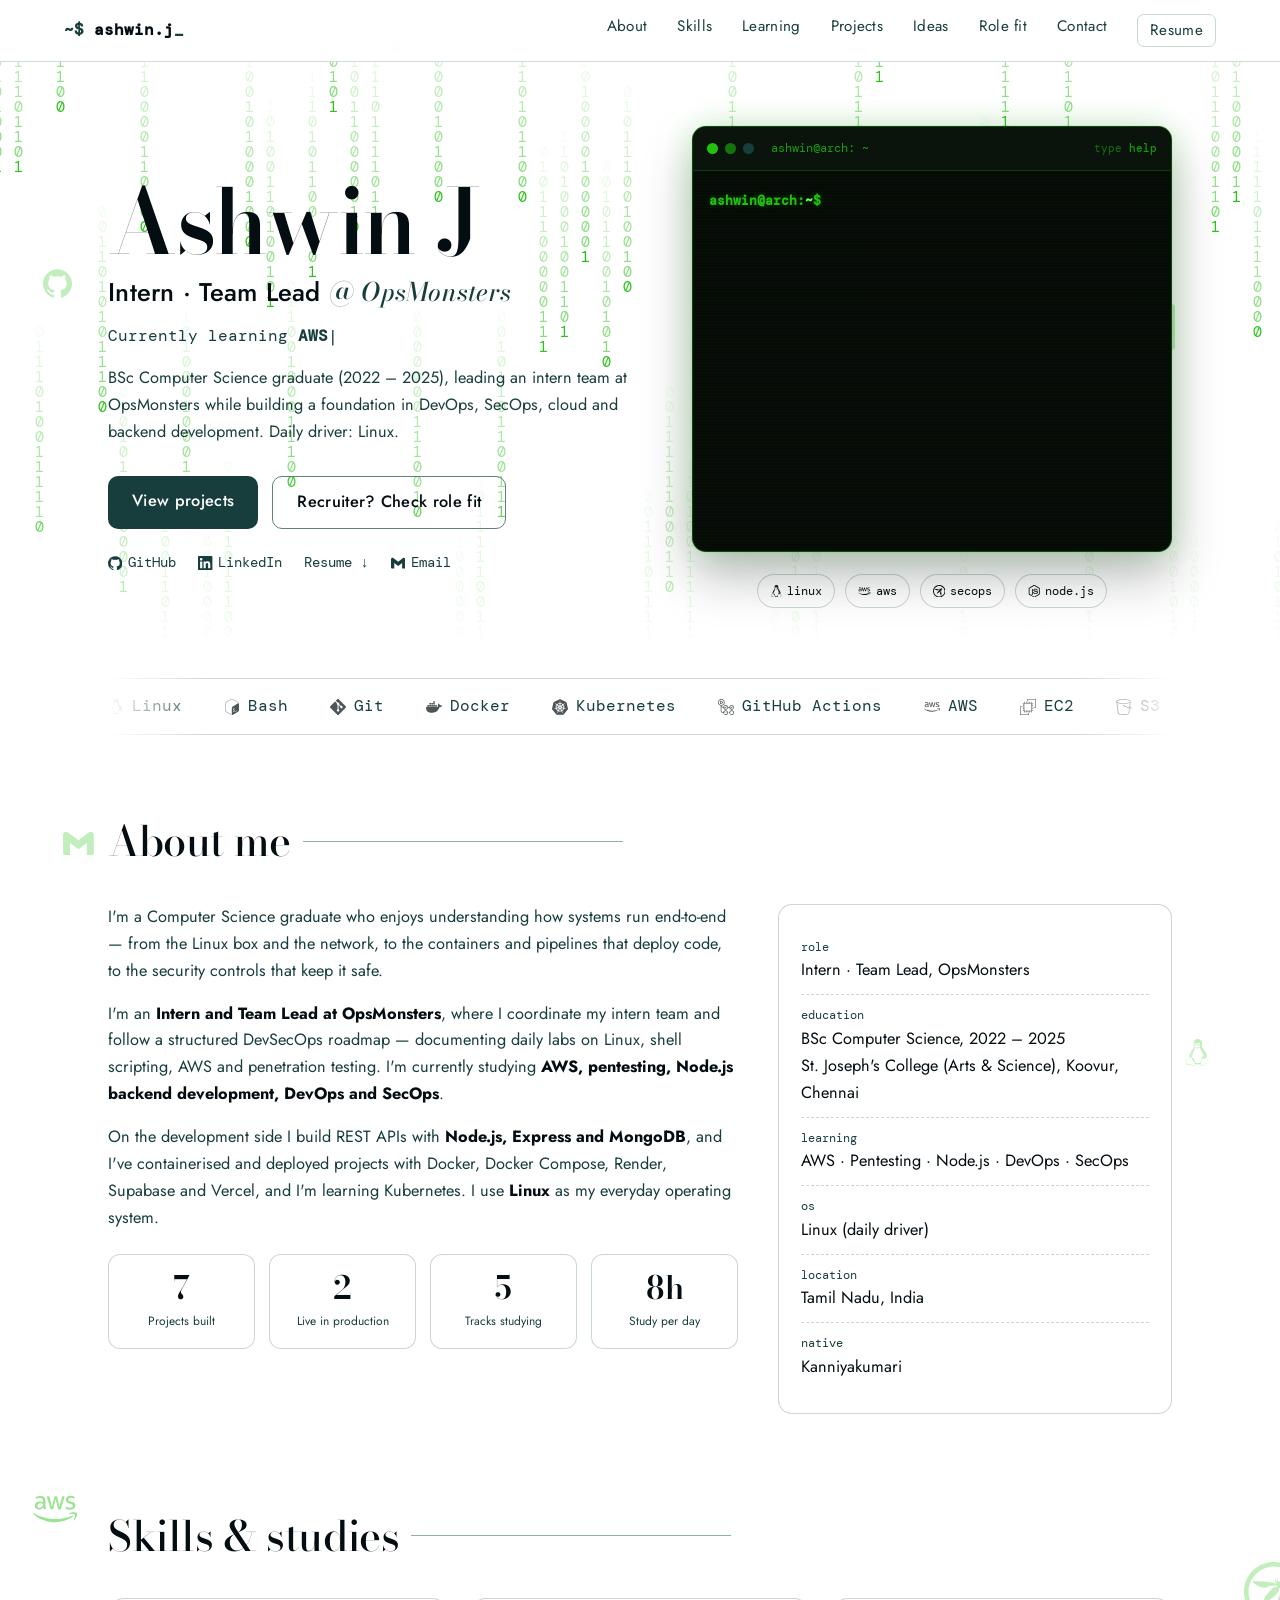
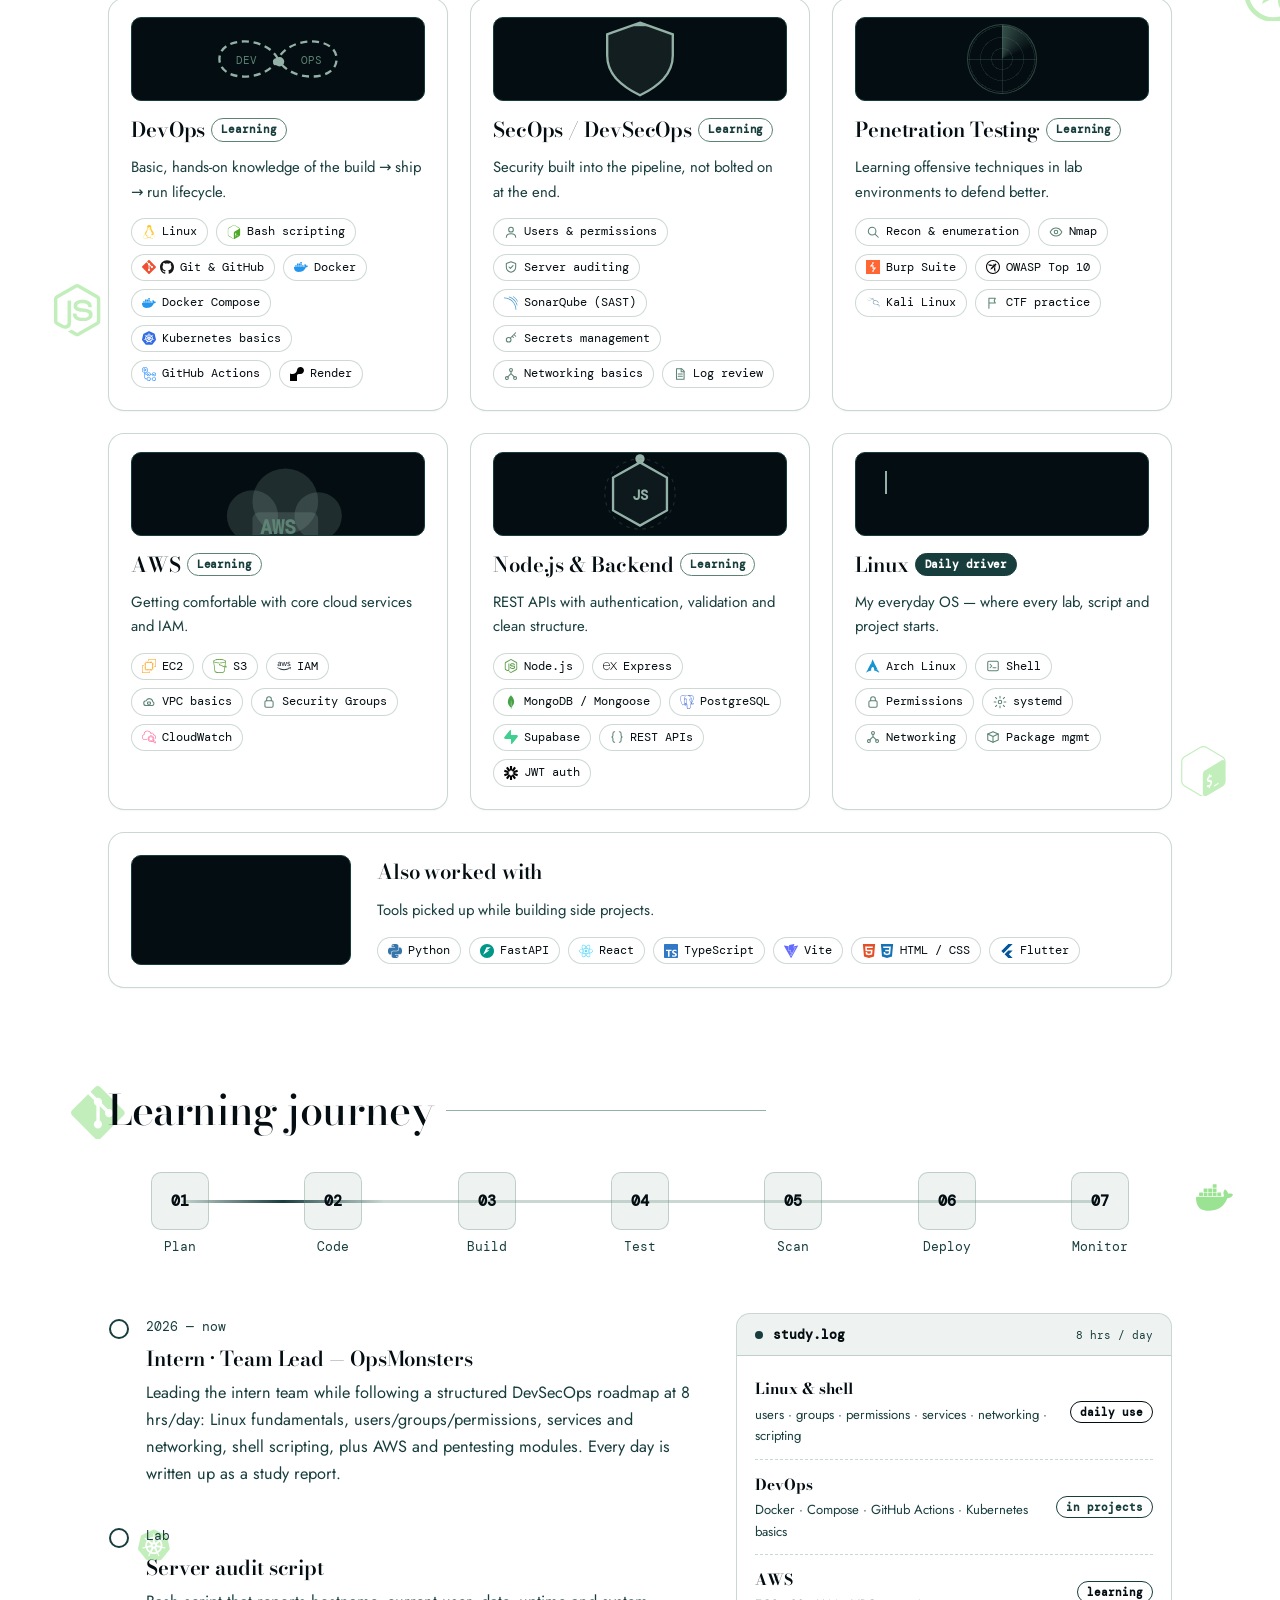
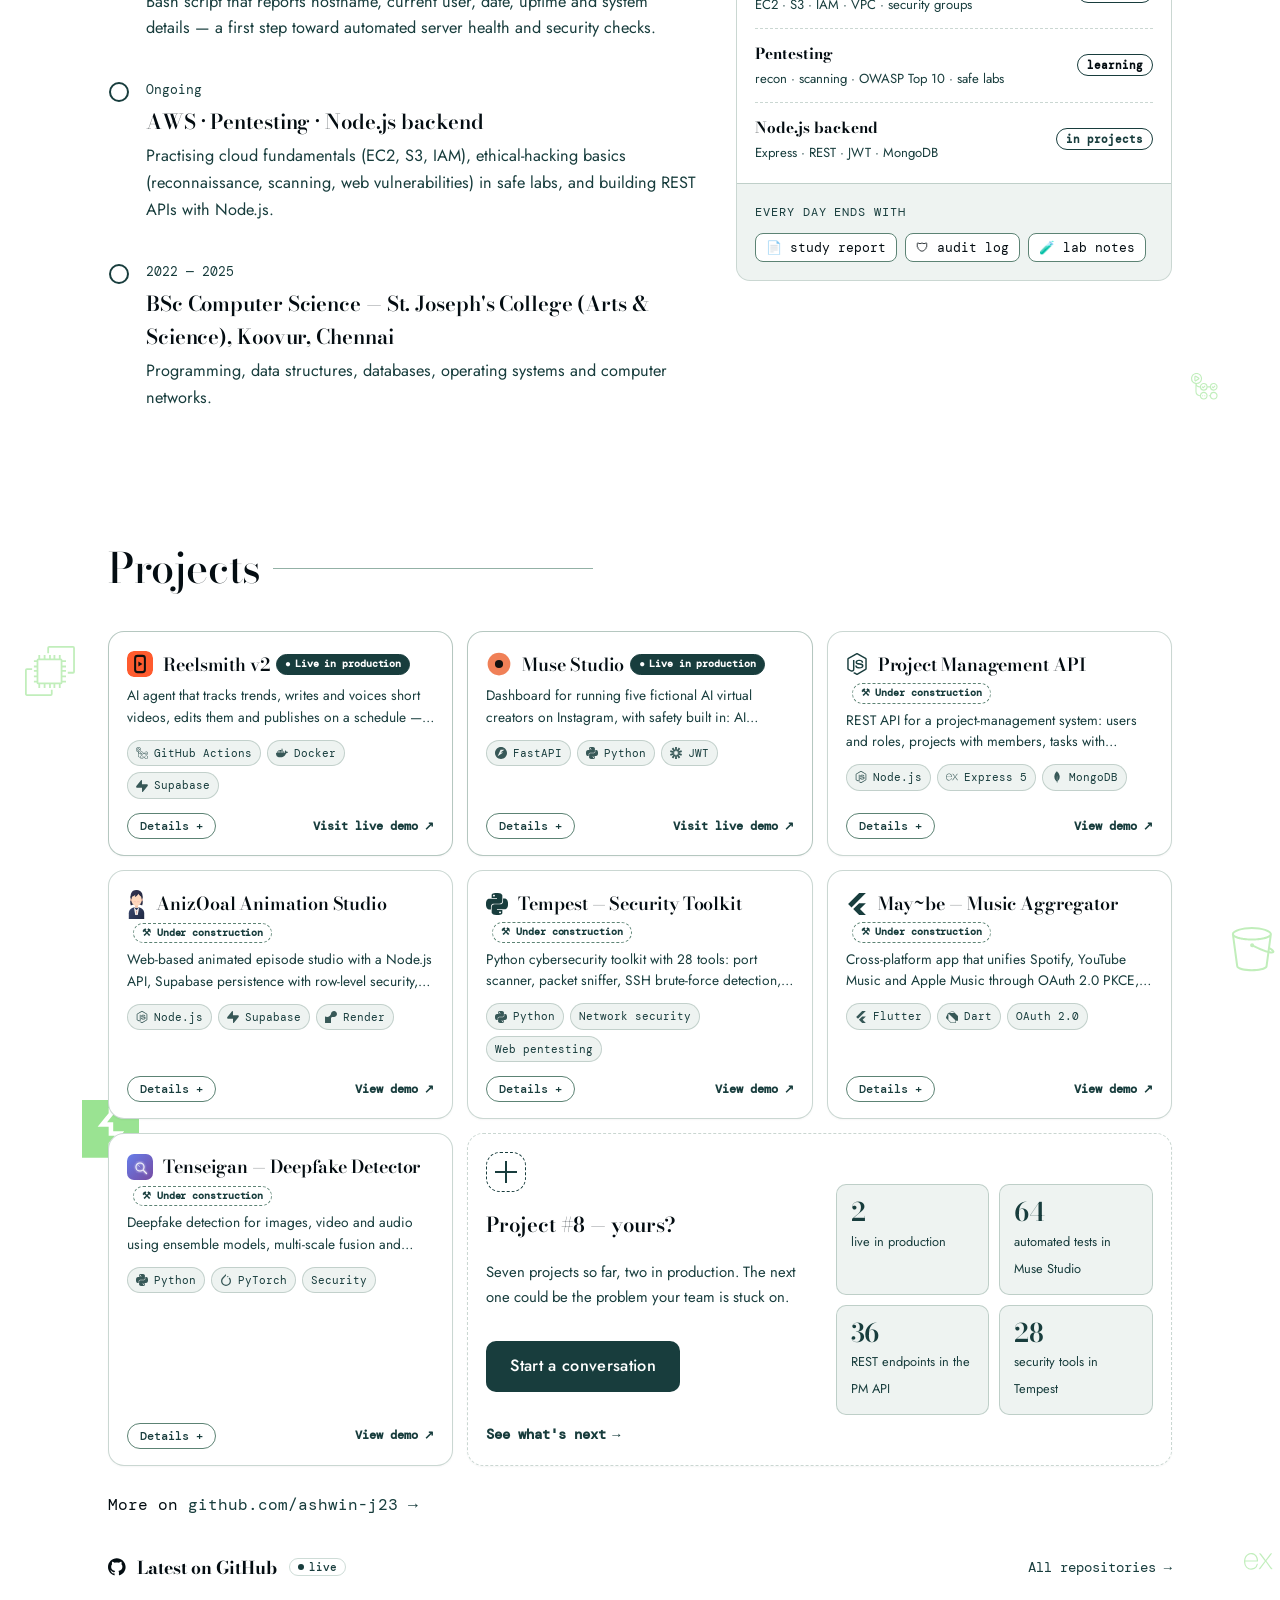
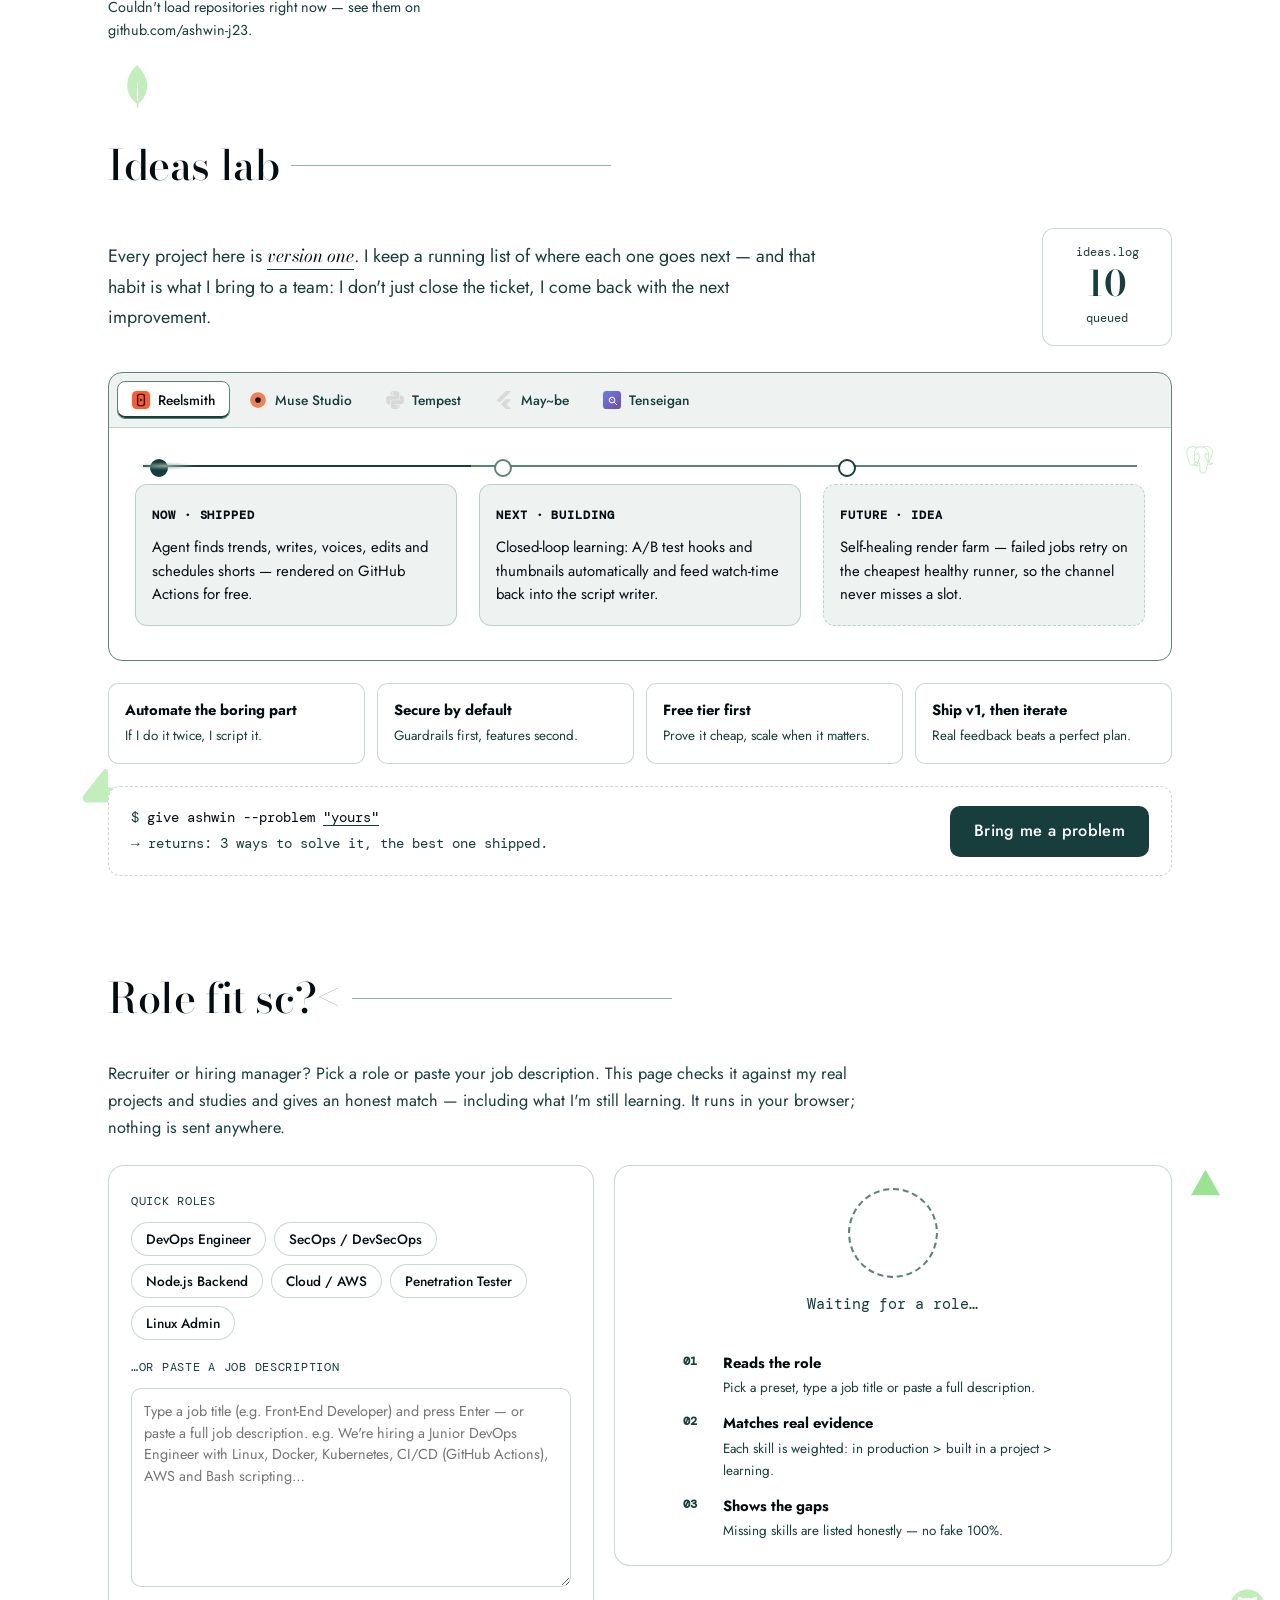
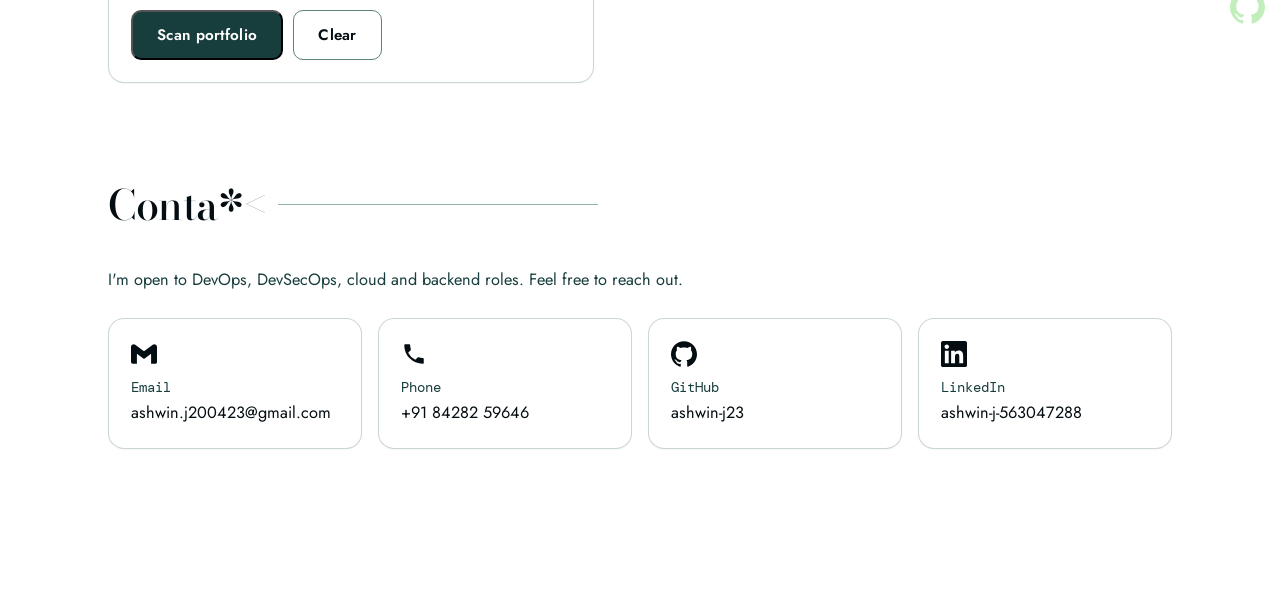
==== index.html @ 50625e96 "Skills: official logos in brand colours on every tag" ====
<!doctype html>
<html lang="en">
<head>
  <meta charset="utf-8" />
  <meta name="viewport" content="width=device-width, initial-scale=1" />
  <title>Ashwin J — DevOps · SecOps · Backend</title>
  <meta name="description" content="Ashwin J — Intern & Team Lead at OpsMonsters. Learning DevOps, SecOps, penetration testing, AWS and Node.js backend." />
  <meta name="theme-color" content="#ffffff" />
  <meta name="author" content="Ashwin J" />
  <link rel="icon" href="assets/favicon.svg" type="image/svg+xml" />
  <link rel="canonical" href="https://ashwinportfolio-iota.vercel.app/" />
  <meta property="og:url" content="https://ashwinportfolio-iota.vercel.app/" />
  <meta property="og:type" content="profile" />
  <meta property="og:title" content="Ashwin J — DevOps · SecOps · Backend" />
  <meta property="og:description" content="Intern & Team Lead at OpsMonsters. Projects live in production, plus an honest role-fit scanner for recruiters." />
  <meta name="twitter:card" content="summary" />
  <script type="application/ld+json">
  {
    "@context": "https://schema.org",
    "@type": "Person",
    "name": "Ashwin J",
    "url": "https://ashwinportfolio-iota.vercel.app/",
    "jobTitle": "Intern · Team Lead",
    "homeLocation": { "@type": "Place", "name": "Kanniyakumari, Tamil Nadu, India" },
    "worksFor": { "@type": "Organization", "name": "OpsMonsters" },
    "alumniOf": { "@type": "CollegeOrUniversity", "name": "St. Joseph's College (Arts & Science), Koovur, Chennai" },
    "email": "mailto:ashwin.j200423@gmail.com",
    "knowsAbout": ["DevOps", "SecOps", "Linux", "Docker", "Kubernetes", "AWS", "Penetration testing", "Node.js"],
    "sameAs": ["https://github.com/ashwin-j23", "https://www.linkedin.com/in/ashwin-j-563047288/"]
  }
  </script>
  <link rel="preconnect" href="https://fonts.googleapis.com" />
  <link rel="preconnect" href="https://fonts.gstatic.com" crossorigin />
  <link href="https://fonts.googleapis.com/css2?family=Bodoni+Moda:ital,opsz,wght@0,6..96,400..800;1,6..96,400..800&amp;family=Jost:wght@300..700&amp;family=DM+Mono:wght@400;500&amp;display=swap" rel="stylesheet" />
  <script src="intro-gate.js"></script>
  <link rel="stylesheet" href="style.css?v=20261109e" />
</head>
<body>
  <div class="intro" id="intro" role="dialog" aria-modal="true" aria-label="Opening — identity scan">
    <div class="intro-stage">
      <div class="intro-frame">
        <i class="br tl"></i><i class="br tr"></i><i class="br bl"></i><i class="br br2"></i>
        <svg class="intro-face" id="intro-face" viewBox="0 0 200 240" aria-hidden="true"></svg>
        <div class="intro-beam"></div>
      </div>
      <div class="intro-panel">
        <p class="intro-kicker">ashwin.j · secure access</p>
        <ol class="intro-log" id="intro-log"></ol>
        <div class="intro-bar"><i id="intro-bar"></i></div>
        <p class="intro-pct"><span id="intro-pct">0</span>% · <span id="intro-state">scanning</span></p>
        <h2 class="intro-granted" id="intro-granted">Access granted</h2>
        <p class="intro-welcome">Welcome to Ashwin J's portfolio</p>
      </div>
    </div>
    <button type="button" class="intro-skip" id="intro-skip">Skip intro ›</button>
  </div>

  <a class="skip-link" href="#about">Skip to content</a>
  <!-- animated network background (DevOps / networking) -->
  <div class="side-log left" id="log-l" aria-hidden="true"></div>
  <div class="side-log right" id="log-r" aria-hidden="true"></div>
  <div class="cursor-glow" aria-hidden="true"></div>
  <div class="progress" aria-hidden="true"></div>

  <header class="nav">
    <a href="#top" class="logo"><span class="prompt">~$</span> ashwin.j<span class="blink">_</span></a>
    <button class="menu-btn" aria-label="Toggle menu" aria-expanded="false"><span></span><span></span><span></span></button>
    <nav>
      <a href="#about">About</a>
      <a href="#skills">Skills</a>
      <a href="#learning">Learning</a>
      <a href="#projects">Projects</a>
      <a href="#ideas">Ideas</a>
      <a href="#rolefit">Role fit</a>
      <a href="#contact">Contact</a>
      <a href="resume.html" class="nav-resume">Resume</a>
    </nav>
  </header>

  <main id="top">
    <!-- HERO -->
    <section class="hero">
      <canvas class="hero-rain" id="rain" aria-hidden="true"></canvas>
      <div class="hero-text">
        <h1>Ashwin J</h1>
        <h2 class="role">Intern · Team Lead <span class="at">@ OpsMonsters</span></h2>
        <p class="rotator-line">Currently learning <span class="rotator" id="rotator">DevOps</span><span class="caret">|</span></p>
        <p class="lead">
          BSc Computer Science graduate (2022 – 2025), leading an intern team at OpsMonsters while
          building a foundation in DevOps, SecOps, cloud and backend development. Daily driver: Linux.
        </p>
        <div class="cta">
          <a class="btn primary magnetic" href="#projects">View projects</a>
          <a class="btn ghost magnetic" href="#rolefit">Recruiter? Check role fit</a>
        </div>
        <div class="socials">
          <a href="https://github.com/ashwin-j23" target="_blank" rel="noopener"><svg class="si" viewBox="0 0 24 24" aria-hidden="true" focusable="false"><title>GitHub</title><path d="M12 .297c-6.63 0-12 5.373-12 12 0 5.303 3.438 9.8 8.205 11.385.6.113.82-.258.82-.577 0-.285-.01-1.04-.015-2.04-3.338.724-4.042-1.61-4.042-1.61C4.422 18.07 3.633 17.7 3.633 17.7c-1.087-.744.084-.729.084-.729 1.205.084 1.838 1.236 1.838 1.236 1.07 1.835 2.809 1.305 3.495.998.108-.776.417-1.305.76-1.605-2.665-.3-5.466-1.332-5.466-5.93 0-1.31.465-2.38 1.235-3.22-.135-.303-.54-1.523.105-3.176 0 0 1.005-.322 3.3 1.23.96-.267 1.98-.399 3-.405 1.02.006 2.04.138 3 .405 2.28-1.552 3.285-1.23 3.285-1.23.645 1.653.24 2.873.12 3.176.765.84 1.23 1.91 1.23 3.22 0 4.61-2.805 5.625-5.475 5.92.42.36.81 1.096.81 2.22 0 1.606-.015 2.896-.015 3.286 0 .315.21.69.825.57C20.565 22.092 24 17.592 24 12.297c0-6.627-5.373-12-12-12"/></svg>GitHub</a>
          <a href="https://www.linkedin.com/in/ashwin-j-563047288/" target="_blank" rel="noopener"><svg class="si" viewBox="0 0 24 24" aria-hidden="true" focusable="false"><title>LinkedIn</title><path d="M20.447 20.452h-3.554v-5.569c0-1.328-.027-3.037-1.852-3.037-1.853 0-2.136 1.445-2.136 2.939v5.667H9.351V9h3.414v1.561h.046c.477-.9 1.637-1.85 3.37-1.85 3.601 0 4.267 2.37 4.267 5.455v6.286zM5.337 7.433c-1.144 0-2.063-.926-2.063-2.065 0-1.138.92-2.063 2.063-2.063 1.14 0 2.064.925 2.064 2.063 0 1.139-.925 2.065-2.064 2.065zm1.782 13.019H3.555V9h3.564v11.452zM22.225 0H1.771C.792 0 0 .774 0 1.729v20.542C0 23.227.792 24 1.771 24h20.451C23.2 24 24 23.227 24 22.271V1.729C24 .774 23.2 0 22.222 0h.003z"/></svg>LinkedIn</a>
          <a href="resume.html">Resume ↓</a>
          <a href="mailto:ashwin.j200423@gmail.com"><svg class="si" viewBox="0 0 24 24" aria-hidden="true" focusable="false"><title>Gmail</title><path d="M24 5.457v13.909c0 .904-.732 1.636-1.636 1.636h-3.819V11.73L12 16.64l-6.545-4.91v9.273H1.636A1.636 1.636 0 0 1 0 19.366V5.457c0-2.023 2.309-3.178 3.927-1.964L5.455 4.64 12 9.548l6.545-4.91 1.528-1.145C21.69 2.28 24 3.434 24 5.457z"/></svg>Email</a>
        </div>
      </div>

      <div class="hero-visual">
        <div class="terminal" id="terminal">
          <div class="term-bar"><span></span><span></span><span></span><em>ashwin@arch: ~</em><small class="term-hint">type <b>help</b></small></div>
          <div class="term-body" id="term" role="log" aria-live="polite" aria-label="Interactive terminal — type help to see commands">
            <div id="term-out"></div>
            <label class="term-line" for="term-input"><span class="ps1"><b>ashwin@arch</b>:<i>~</i>$</span>
              <input id="term-input" type="text" autocomplete="off" autocapitalize="off" autocorrect="off" spellcheck="false" enterkeyhint="go" aria-label="Type a terminal command, for example help" /></label>
          </div>
        </div>
        <div class="chip-row" aria-label="Tools I use">
          <div class="float-chip c1"><svg class="si" viewBox="0 0 24 24" aria-hidden="true" focusable="false"><title>Linux</title><path d="M12.504 0c-.155 0-.315.008-.48.021-4.226.333-3.105 4.807-3.17 6.298-.076 1.092-.3 1.953-1.05 3.02-.885 1.051-2.127 2.75-2.716 4.521-.278.832-.41 1.684-.287 2.489a.424.424 0 00-.11.135c-.26.268-.45.6-.663.839-.199.199-.485.267-.797.4-.313.136-.658.269-.864.68-.09.189-.136.394-.132.602 0 .199.027.4.055.536.058.399.116.728.04.97-.249.68-.28 1.145-.106 1.484.174.334.535.47.94.601.81.2 1.91.135 2.774.6.926.466 1.866.67 2.616.47.526-.116.97-.464 1.208-.946.587-.003 1.23-.269 2.26-.334.699-.058 1.574.267 2.577.2.025.134.063.198.114.333l.003.003c.391.778 1.113 1.132 1.884 1.071.771-.06 1.592-.536 2.257-1.306.631-.765 1.683-1.084 2.378-1.503.348-.199.629-.469.649-.853.023-.4-.2-.811-.714-1.376v-.097l-.003-.003c-.17-.2-.25-.535-.338-.926-.085-.401-.182-.786-.492-1.046h-.003c-.059-.054-.123-.067-.188-.135a.357.357 0 00-.19-.064c.431-1.278.264-2.55-.173-3.694-.533-1.41-1.465-2.638-2.175-3.483-.796-1.005-1.576-1.957-1.56-3.368.026-2.152.236-6.133-3.544-6.139zm.529 3.405h.013c.213 0 .396.062.584.198.19.135.33.332.438.533.105.259.158.459.166.724 0-.02.006-.04.006-.06v.105a.086.086 0 01-.004-.021l-.004-.024a1.807 1.807 0 01-.15.706.953.953 0 01-.213.335.71.71 0 00-.088-.042c-.104-.045-.198-.064-.284-.133a1.312 1.312 0 00-.22-.066c.05-.06.146-.133.183-.198.053-.128.082-.264.088-.402v-.02a1.21 1.21 0 00-.061-.4c-.045-.134-.101-.2-.183-.333-.084-.066-.167-.132-.267-.132h-.016c-.093 0-.176.03-.262.132a.8.8 0 00-.205.334 1.18 1.18 0 00-.09.4v.019c.002.089.008.179.02.267-.193-.067-.438-.135-.607-.202a1.635 1.635 0 01-.018-.2v-.02a1.772 1.772 0 01.15-.768c.082-.22.232-.406.43-.533a.985.985 0 01.594-.2zm-2.962.059h.036c.142 0 .27.048.399.135.146.129.264.288.344.465.09.199.14.4.153.667v.004c.007.134.006.2-.002.266v.08c-.03.007-.056.018-.083.024-.152.055-.274.135-.393.2.012-.09.013-.18.003-.267v-.015c-.012-.133-.04-.2-.082-.333a.613.613 0 00-.166-.267.248.248 0 00-.183-.064h-.021c-.071.006-.13.04-.186.132a.552.552 0 00-.12.27.944.944 0 00-.023.33v.015c.012.135.037.2.08.334.046.134.098.2.166.268.01.009.02.018.034.024-.07.057-.117.07-.176.136a.304.304 0 01-.131.068 2.62 2.62 0 01-.275-.402 1.772 1.772 0 01-.155-.667 1.759 1.759 0 01.08-.668 1.43 1.43 0 01.283-.535c.128-.133.26-.2.418-.2zm1.37 1.706c.332 0 .733.065 1.216.399.293.2.523.269 1.052.468h.003c.255.136.405.266.478.399v-.131a.571.571 0 01.016.47c-.123.31-.516.643-1.063.842v.002c-.268.135-.501.333-.775.465-.276.135-.588.292-1.012.267a1.139 1.139 0 01-.448-.067 3.566 3.566 0 01-.322-.198c-.195-.135-.363-.332-.612-.465v-.005h-.005c-.4-.246-.616-.512-.686-.71-.07-.268-.005-.47.193-.6.224-.135.38-.271.483-.336.104-.074.143-.102.176-.131h.002v-.003c.169-.202.436-.47.839-.601.139-.036.294-.065.466-.065zm2.8 2.142c.358 1.417 1.196 3.475 1.735 4.473.286.534.855 1.659 1.102 3.024.156-.005.33.018.513.064.646-1.671-.546-3.467-1.089-3.966-.22-.2-.232-.335-.123-.335.59.534 1.365 1.572 1.646 2.757.13.535.16 1.104.021 1.67.067.028.135.06.205.067 1.032.534 1.413.938 1.23 1.537v-.043c-.06-.003-.12 0-.18 0h-.016c.151-.467-.182-.825-1.065-1.224-.915-.4-1.646-.336-1.77.465-.008.043-.013.066-.018.135-.068.023-.139.053-.209.064-.43.268-.662.669-.793 1.187-.13.533-.17 1.156-.205 1.869v.003c-.02.334-.17.838-.319 1.35-1.5 1.072-3.58 1.538-5.348.334a2.645 2.645 0 00-.402-.533 1.45 1.45 0 00-.275-.333c.182 0 .338-.03.465-.067a.615.615 0 00.314-.334c.108-.267 0-.697-.345-1.163-.345-.467-.931-.995-1.788-1.521-.63-.4-.986-.87-1.15-1.396-.165-.534-.143-1.085-.015-1.645.245-1.07.873-2.11 1.274-2.763.107-.065.037.135-.408.974-.396.751-1.14 2.497-.122 3.854a8.123 8.123 0 01.647-2.876c.564-1.278 1.743-3.504 1.836-5.268.048.036.217.135.289.202.218.133.38.333.59.465.21.201.477.335.876.335.039.003.075.006.11.006.412 0 .73-.134.997-.268.29-.134.52-.334.74-.4h.005c.467-.135.835-.402 1.044-.7zm2.185 8.958c.037.6.343 1.245.882 1.377.588.134 1.434-.333 1.791-.765l.211-.01c.315-.007.577.01.847.268l.003.003c.208.199.305.53.391.876.085.4.154.78.409 1.066.486.527.645.906.636 1.14l.003-.007v.018l-.003-.012c-.015.262-.185.396-.498.595-.63.401-1.746.712-2.457 1.57-.618.737-1.37 1.14-2.036 1.191-.664.053-1.237-.2-1.574-.898l-.005-.003c-.21-.4-.12-1.025.056-1.69.176-.668.428-1.344.463-1.897.037-.714.076-1.335.195-1.814.12-.465.308-.797.641-.984l.045-.022zm-10.814.049h.01c.053 0 .105.005.157.014.376.055.706.333 1.023.752l.91 1.664.003.003c.243.533.754 1.064 1.189 1.637.434.598.77 1.131.729 1.57v.006c-.057.744-.48 1.148-1.125 1.294-.645.135-1.52.002-2.395-.464-.968-.536-2.118-.469-2.857-.602-.369-.066-.61-.2-.723-.4-.11-.2-.113-.602.123-1.23v-.004l.002-.003c.117-.334.03-.752-.027-1.118-.055-.401-.083-.71.043-.94.16-.334.396-.4.69-.533.294-.135.64-.202.915-.47h.002v-.002c.256-.268.445-.601.668-.838.19-.201.38-.336.663-.336zm7.159-9.074c-.435.201-.945.535-1.488.535-.542 0-.97-.267-1.28-.466-.154-.134-.28-.268-.373-.335-.164-.134-.144-.333-.074-.333.109.016.129.134.199.2.096.066.215.2.36.333.292.2.68.467 1.167.467.485 0 1.053-.267 1.398-.466.195-.135.445-.334.648-.467.156-.136.149-.267.279-.267.128.016.034.134-.147.332a8.097 8.097 0 01-.69.468zm-1.082-1.583V5.64c-.006-.02.013-.042.029-.05.074-.043.18-.027.26.004.063 0 .16.067.15.135-.006.049-.085.066-.135.066-.055 0-.092-.043-.141-.068-.052-.018-.146-.008-.163-.065zm-.551 0c-.02.058-.113.049-.166.066-.047.025-.086.068-.14.068-.05 0-.13-.02-.136-.068-.01-.066.088-.133.15-.133.08-.031.184-.047.259-.005.019.009.036.03.03.05v.02h.003z"/></svg>linux</div>
          <div class="float-chip c2"><svg class="si" viewBox="0 0 24 24" aria-hidden="true" focusable="false"><title>Amazon Web Services</title><path d="M6.763 10.036c0 .296.032.535.088.71.064.176.144.368.256.576.04.063.056.127.056.183 0 .08-.048.16-.152.24l-.503.335a.383.383 0 0 1-.208.072c-.08 0-.16-.04-.239-.112a2.47 2.47 0 0 1-.287-.375 6.18 6.18 0 0 1-.248-.471c-.622.734-1.405 1.101-2.347 1.101-.67 0-1.205-.191-1.596-.574-.391-.384-.59-.894-.59-1.533 0-.678.239-1.23.726-1.644.487-.415 1.133-.623 1.955-.623.272 0 .551.024.846.064.296.04.6.104.918.176v-.583c0-.607-.127-1.03-.375-1.277-.255-.248-.686-.367-1.3-.367-.28 0-.568.031-.863.103-.295.072-.583.16-.862.272a2.287 2.287 0 0 1-.28.104.488.488 0 0 1-.127.023c-.112 0-.168-.08-.168-.247v-.391c0-.128.016-.224.056-.28a.597.597 0 0 1 .224-.167c.279-.144.614-.264 1.005-.36a4.84 4.84 0 0 1 1.246-.151c.95 0 1.644.216 2.091.647.439.43.662 1.085.662 1.963v2.586zm-3.24 1.214c.263 0 .534-.048.822-.144.287-.096.543-.271.758-.51.128-.152.224-.32.272-.512.047-.191.08-.423.08-.694v-.335a6.66 6.66 0 0 0-.735-.136 6.02 6.02 0 0 0-.75-.048c-.535 0-.926.104-1.19.32-.263.215-.39.518-.39.917 0 .375.095.655.295.846.191.2.47.296.838.296zm6.41.862c-.144 0-.24-.024-.304-.08-.064-.048-.12-.16-.168-.311L7.586 5.55a1.398 1.398 0 0 1-.072-.32c0-.128.064-.2.191-.2h.783c.151 0 .255.025.31.08.065.048.113.16.16.312l1.342 5.284 1.245-5.284c.04-.16.088-.264.151-.312a.549.549 0 0 1 .32-.08h.638c.152 0 .256.025.32.08.063.048.12.16.151.312l1.261 5.348 1.381-5.348c.048-.16.104-.264.16-.312a.52.52 0 0 1 .311-.08h.743c.127 0 .2.065.2.2 0 .04-.009.08-.017.128a1.137 1.137 0 0 1-.056.2l-1.923 6.17c-.048.16-.104.263-.168.311a.51.51 0 0 1-.303.08h-.687c-.151 0-.255-.024-.32-.08-.063-.056-.119-.16-.15-.32l-1.238-5.148-1.23 5.14c-.04.16-.087.264-.15.32-.065.056-.177.08-.32.08zm10.256.215c-.415 0-.83-.048-1.229-.143-.399-.096-.71-.2-.918-.32-.128-.071-.215-.151-.247-.223a.563.563 0 0 1-.048-.224v-.407c0-.167.064-.247.183-.247.048 0 .096.008.144.024.048.016.12.048.2.08.271.12.566.215.878.279.319.064.63.096.95.096.502 0 .894-.088 1.165-.264a.86.86 0 0 0 .415-.758.777.777 0 0 0-.215-.559c-.144-.151-.416-.287-.807-.415l-1.157-.36c-.583-.183-1.014-.454-1.277-.813a1.902 1.902 0 0 1-.4-1.158c0-.335.073-.63.216-.886.144-.255.335-.479.575-.654.24-.184.51-.32.83-.415.32-.096.655-.136 1.006-.136.175 0 .359.008.535.032.183.024.35.056.518.088.16.04.312.08.455.127.144.048.256.096.336.144a.69.69 0 0 1 .24.2.43.43 0 0 1 .071.263v.375c0 .168-.064.256-.184.256a.83.83 0 0 1-.303-.096 3.652 3.652 0 0 0-1.532-.311c-.455 0-.815.071-1.062.223-.248.152-.375.383-.375.71 0 .224.08.416.24.567.159.152.454.304.877.44l1.134.358c.574.184.99.44 1.237.767.247.327.367.702.367 1.117 0 .343-.072.655-.207.926-.144.272-.336.511-.583.703-.248.2-.543.343-.886.447-.36.111-.734.167-1.142.167zM21.698 16.207c-2.626 1.94-6.442 2.969-9.722 2.969-4.598 0-8.74-1.7-11.87-4.526-.247-.223-.024-.527.272-.351 3.384 1.963 7.559 3.153 11.877 3.153 2.914 0 6.114-.607 9.06-1.852.439-.2.814.287.383.607zM22.792 14.961c-.336-.43-2.22-.207-3.074-.103-.255.032-.295-.192-.063-.36 1.5-1.053 3.967-.75 4.254-.399.287.36-.08 2.826-1.485 4.007-.215.184-.423.088-.327-.151.32-.79 1.03-2.57.695-2.994z"/></svg>aws</div>
          <div class="float-chip c3"><svg class="si" viewBox="0 0 24 24" aria-hidden="true" focusable="false"><title>OWASP</title><path d="M15.897 20.503c-.384 0-1.782-2.489-1.97-3.198-.393-1.486-.308-2.114-.285-2.314.072-.613.667-.92.703-1.748.01-.256.14-1.535.243-2.534a1.723 1.723 0 0 1-.733-.343c.676.908-.32 1.995-1.767 3.443-1.536 1.536-4.945 2.961-4.945 2.961s1.425-3.41 2.961-4.945c1.13-1.129 2.04-1.983 2.816-1.983.22 0 .427.067.627.216a1.722 1.722 0 0 1-.343-.733c-.999.103-2.278.232-2.534.244-.829.036-1.135.63-1.747.702-.07.008-.194.024-.388.024-.36 0-.963-.054-1.926-.31-.772-.203-3.648-1.84-3.14-2.045.26-.105 1.087-.176 2.175-.176 1.047 0 2.337.066 3.596.23 1.57.205 3.01.463 3.992.656.016-.053.035-.104.058-.154l-1.004-.48s-.8-.92-.715-.984a.02.02 0 0 1 .012-.003c.126 0 .767.733.829.816l.605.202-.284-.249s-.388-1.438-.287-1.472h.004c.106 0 .459 1.25.489 1.34.07.06.303.152.596.32l-.308-.79s.14-1.305.243-1.305h.003c.105.021-.02 1.089-.047 1.221l.51.783a1.31 1.31 0 0 1 .463-.082c.184 0 .374.036.558.107-.236-.502-.218-1.025.095-1.338a.84.84 0 0 1 .353-.209.462.462 0 0 1 .457-.383c.127 0 .254.05.352.148a.497.497 0 0 1 .147.335c.151-.311.329-.73.317-.867-.03-.307-.386-.852-.39-.857a.076.076 0 0 1 .064-.119c.025 0 .05.012.064.035.016.023.381.582.414.927.018.198-.21.696-.333.95a2.227 2.227 0 0 1 .873.874c.245-.12.715-.334.927-.334l.024.001c.345.033.904.399.927.414a.076.076 0 0 1-.084.128c-.005-.004-.55-.36-.857-.39h-.015c-.15 0-.552.171-.852.317.12.004.242.053.335.147a.482.482 0 0 1 .012.681.459.459 0 0 1-.247.128.845.845 0 0 1-.21.354.924.924 0 0 1-.67.255c-.212 0-.441-.055-.667-.16.132.343.142.708.025 1.02l.783.51c.095-.019.666-.088.993-.088.13 0 .222.011.228.04.02.106-1.305.247-1.305.247l-.79-.308c.168.293.26.527.32.596.091.03 1.374.392 1.34.493-.004.012-.026.017-.063.017-.283 0-1.41-.304-1.41-.304l-.248-.284.202.605c.087.065.876.755.813.841-.004.005-.009.007-.016.007-.139 0-.967-.722-.967-.722l-.481-1.004a1.18 1.18 0 0 1-.154.058c.193.982.451 2.422.656 3.992.335 2.569.26 5.261.054 5.77-.016.041-.042.06-.076.06M12 24C5.373 24 0 18.627 0 12S5.373 0 12 0s12 5.373 12 12-5.373 12-12 12m0-22.153C6.393 1.847 1.847 6.393 1.847 12S6.393 22.153 12 22.153 22.153 17.607 22.153 12 17.607 1.847 12 1.847Z"/></svg>secops</div>
          <div class="float-chip c4"><svg class="si" viewBox="0 0 24 24" aria-hidden="true" focusable="false"><title>Node.js</title><path d="M11.998,24c-0.321,0-0.641-0.084-0.922-0.247l-2.936-1.737c-0.438-0.245-0.224-0.332-0.08-0.383 c0.585-0.203,0.703-0.25,1.328-0.604c0.065-0.037,0.151-0.023,0.218,0.017l2.256,1.339c0.082,0.045,0.197,0.045,0.272,0l8.795-5.076 c0.082-0.047,0.134-0.141,0.134-0.238V6.921c0-0.099-0.053-0.192-0.137-0.242l-8.791-5.072c-0.081-0.047-0.189-0.047-0.271,0 L3.075,6.68C2.99,6.729,2.936,6.825,2.936,6.921v10.15c0,0.097,0.054,0.189,0.139,0.235l2.409,1.392 c1.307,0.654,2.108-0.116,2.108-0.89V7.787c0-0.142,0.114-0.253,0.256-0.253h1.115c0.139,0,0.255,0.112,0.255,0.253v10.021 c0,1.745-0.95,2.745-2.604,2.745c-0.508,0-0.909,0-2.026-0.551L2.28,18.675c-0.57-0.329-0.922-0.945-0.922-1.604V6.921 c0-0.659,0.353-1.275,0.922-1.603l8.795-5.082c0.557-0.315,1.296-0.315,1.848,0l8.794,5.082c0.57,0.329,0.924,0.944,0.924,1.603 v10.15c0,0.659-0.354,1.273-0.924,1.604l-8.794,5.078C12.643,23.916,12.324,24,11.998,24z M19.099,13.993 c0-1.9-1.284-2.406-3.987-2.763c-2.731-0.361-3.009-0.548-3.009-1.187c0-0.528,0.235-1.233,2.258-1.233 c1.807,0,2.473,0.389,2.747,1.607c0.024,0.115,0.129,0.199,0.247,0.199h1.141c0.071,0,0.138-0.031,0.186-0.081 c0.048-0.054,0.074-0.123,0.067-0.196c-0.177-2.098-1.571-3.076-4.388-3.076c-2.508,0-4.004,1.058-4.004,2.833 c0,1.925,1.488,2.457,3.895,2.695c2.88,0.282,3.103,0.703,3.103,1.269c0,0.983-0.789,1.402-2.642,1.402 c-2.327,0-2.839-0.584-3.011-1.742c-0.02-0.124-0.126-0.215-0.253-0.215h-1.137c-0.141,0-0.254,0.112-0.254,0.253 c0,1.482,0.806,3.248,4.655,3.248C17.501,17.007,19.099,15.91,19.099,13.993z"/></svg>node.js</div>
        </div>
      </div>
    </section>

    <!-- TOOL MARQUEE -->
    <div class="marquee" aria-hidden="true">
      <div class="track">
        <span><svg class="si" viewBox="0 0 24 24" aria-hidden="true" focusable="false"><title>Linux</title><path d="M12.504 0c-.155 0-.315.008-.48.021-4.226.333-3.105 4.807-3.17 6.298-.076 1.092-.3 1.953-1.05 3.02-.885 1.051-2.127 2.75-2.716 4.521-.278.832-.41 1.684-.287 2.489a.424.424 0 00-.11.135c-.26.268-.45.6-.663.839-.199.199-.485.267-.797.4-.313.136-.658.269-.864.68-.09.189-.136.394-.132.602 0 .199.027.4.055.536.058.399.116.728.04.97-.249.68-.28 1.145-.106 1.484.174.334.535.47.94.601.81.2 1.91.135 2.774.6.926.466 1.866.67 2.616.47.526-.116.97-.464 1.208-.946.587-.003 1.23-.269 2.26-.334.699-.058 1.574.267 2.577.2.025.134.063.198.114.333l.003.003c.391.778 1.113 1.132 1.884 1.071.771-.06 1.592-.536 2.257-1.306.631-.765 1.683-1.084 2.378-1.503.348-.199.629-.469.649-.853.023-.4-.2-.811-.714-1.376v-.097l-.003-.003c-.17-.2-.25-.535-.338-.926-.085-.401-.182-.786-.492-1.046h-.003c-.059-.054-.123-.067-.188-.135a.357.357 0 00-.19-.064c.431-1.278.264-2.55-.173-3.694-.533-1.41-1.465-2.638-2.175-3.483-.796-1.005-1.576-1.957-1.56-3.368.026-2.152.236-6.133-3.544-6.139zm.529 3.405h.013c.213 0 .396.062.584.198.19.135.33.332.438.533.105.259.158.459.166.724 0-.02.006-.04.006-.06v.105a.086.086 0 01-.004-.021l-.004-.024a1.807 1.807 0 01-.15.706.953.953 0 01-.213.335.71.71 0 00-.088-.042c-.104-.045-.198-.064-.284-.133a1.312 1.312 0 00-.22-.066c.05-.06.146-.133.183-.198.053-.128.082-.264.088-.402v-.02a1.21 1.21 0 00-.061-.4c-.045-.134-.101-.2-.183-.333-.084-.066-.167-.132-.267-.132h-.016c-.093 0-.176.03-.262.132a.8.8 0 00-.205.334 1.18 1.18 0 00-.09.4v.019c.002.089.008.179.02.267-.193-.067-.438-.135-.607-.202a1.635 1.635 0 01-.018-.2v-.02a1.772 1.772 0 01.15-.768c.082-.22.232-.406.43-.533a.985.985 0 01.594-.2zm-2.962.059h.036c.142 0 .27.048.399.135.146.129.264.288.344.465.09.199.14.4.153.667v.004c.007.134.006.2-.002.266v.08c-.03.007-.056.018-.083.024-.152.055-.274.135-.393.2.012-.09.013-.18.003-.267v-.015c-.012-.133-.04-.2-.082-.333a.613.613 0 00-.166-.267.248.248 0 00-.183-.064h-.021c-.071.006-.13.04-.186.132a.552.552 0 00-.12.27.944.944 0 00-.023.33v.015c.012.135.037.2.08.334.046.134.098.2.166.268.01.009.02.018.034.024-.07.057-.117.07-.176.136a.304.304 0 01-.131.068 2.62 2.62 0 01-.275-.402 1.772 1.772 0 01-.155-.667 1.759 1.759 0 01.08-.668 1.43 1.43 0 01.283-.535c.128-.133.26-.2.418-.2zm1.37 1.706c.332 0 .733.065 1.216.399.293.2.523.269 1.052.468h.003c.255.136.405.266.478.399v-.131a.571.571 0 01.016.47c-.123.31-.516.643-1.063.842v.002c-.268.135-.501.333-.775.465-.276.135-.588.292-1.012.267a1.139 1.139 0 01-.448-.067 3.566 3.566 0 01-.322-.198c-.195-.135-.363-.332-.612-.465v-.005h-.005c-.4-.246-.616-.512-.686-.71-.07-.268-.005-.47.193-.6.224-.135.38-.271.483-.336.104-.074.143-.102.176-.131h.002v-.003c.169-.202.436-.47.839-.601.139-.036.294-.065.466-.065zm2.8 2.142c.358 1.417 1.196 3.475 1.735 4.473.286.534.855 1.659 1.102 3.024.156-.005.33.018.513.064.646-1.671-.546-3.467-1.089-3.966-.22-.2-.232-.335-.123-.335.59.534 1.365 1.572 1.646 2.757.13.535.16 1.104.021 1.67.067.028.135.06.205.067 1.032.534 1.413.938 1.23 1.537v-.043c-.06-.003-.12 0-.18 0h-.016c.151-.467-.182-.825-1.065-1.224-.915-.4-1.646-.336-1.77.465-.008.043-.013.066-.018.135-.068.023-.139.053-.209.064-.43.268-.662.669-.793 1.187-.13.533-.17 1.156-.205 1.869v.003c-.02.334-.17.838-.319 1.35-1.5 1.072-3.58 1.538-5.348.334a2.645 2.645 0 00-.402-.533 1.45 1.45 0 00-.275-.333c.182 0 .338-.03.465-.067a.615.615 0 00.314-.334c.108-.267 0-.697-.345-1.163-.345-.467-.931-.995-1.788-1.521-.63-.4-.986-.87-1.15-1.396-.165-.534-.143-1.085-.015-1.645.245-1.07.873-2.11 1.274-2.763.107-.065.037.135-.408.974-.396.751-1.14 2.497-.122 3.854a8.123 8.123 0 01.647-2.876c.564-1.278 1.743-3.504 1.836-5.268.048.036.217.135.289.202.218.133.38.333.59.465.21.201.477.335.876.335.039.003.075.006.11.006.412 0 .73-.134.997-.268.29-.134.52-.334.74-.4h.005c.467-.135.835-.402 1.044-.7zm2.185 8.958c.037.6.343 1.245.882 1.377.588.134 1.434-.333 1.791-.765l.211-.01c.315-.007.577.01.847.268l.003.003c.208.199.305.53.391.876.085.4.154.78.409 1.066.486.527.645.906.636 1.14l.003-.007v.018l-.003-.012c-.015.262-.185.396-.498.595-.63.401-1.746.712-2.457 1.57-.618.737-1.37 1.14-2.036 1.191-.664.053-1.237-.2-1.574-.898l-.005-.003c-.21-.4-.12-1.025.056-1.69.176-.668.428-1.344.463-1.897.037-.714.076-1.335.195-1.814.12-.465.308-.797.641-.984l.045-.022zm-10.814.049h.01c.053 0 .105.005.157.014.376.055.706.333 1.023.752l.91 1.664.003.003c.243.533.754 1.064 1.189 1.637.434.598.77 1.131.729 1.57v.006c-.057.744-.48 1.148-1.125 1.294-.645.135-1.52.002-2.395-.464-.968-.536-2.118-.469-2.857-.602-.369-.066-.61-.2-.723-.4-.11-.2-.113-.602.123-1.23v-.004l.002-.003c.117-.334.03-.752-.027-1.118-.055-.401-.083-.71.043-.94.16-.334.396-.4.69-.533.294-.135.64-.202.915-.47h.002v-.002c.256-.268.445-.601.668-.838.19-.201.38-.336.663-.336zm7.159-9.074c-.435.201-.945.535-1.488.535-.542 0-.97-.267-1.28-.466-.154-.134-.28-.268-.373-.335-.164-.134-.144-.333-.074-.333.109.016.129.134.199.2.096.066.215.2.36.333.292.2.68.467 1.167.467.485 0 1.053-.267 1.398-.466.195-.135.445-.334.648-.467.156-.136.149-.267.279-.267.128.016.034.134-.147.332a8.097 8.097 0 01-.69.468zm-1.082-1.583V5.64c-.006-.02.013-.042.029-.05.074-.043.18-.027.26.004.063 0 .16.067.15.135-.006.049-.085.066-.135.066-.055 0-.092-.043-.141-.068-.052-.018-.146-.008-.163-.065zm-.551 0c-.02.058-.113.049-.166.066-.047.025-.086.068-.14.068-.05 0-.13-.02-.136-.068-.01-.066.088-.133.15-.133.08-.031.184-.047.259-.005.019.009.036.03.03.05v.02h.003z"/></svg>Linux</span><span><svg class="si" viewBox="0 0 24 24" aria-hidden="true" focusable="false"><title>GNU Bash</title><path d="M21.038,4.9l-7.577-4.498C13.009,0.134,12.505,0,12,0c-0.505,0-1.009,0.134-1.462,0.403L2.961,4.9 C2.057,5.437,1.5,6.429,1.5,7.503v8.995c0,1.073,0.557,2.066,1.462,2.603l7.577,4.497C10.991,23.866,11.495,24,12,24 c0.505,0,1.009-0.134,1.461-0.402l7.577-4.497c0.904-0.537,1.462-1.529,1.462-2.603V7.503C22.5,6.429,21.943,5.437,21.038,4.9z M15.17,18.946l0.013,0.646c0.001,0.078-0.05,0.167-0.111,0.198l-0.383,0.22c-0.061,0.031-0.111-0.007-0.112-0.085L14.57,19.29 c-0.328,0.136-0.66,0.169-0.872,0.084c-0.04-0.016-0.057-0.075-0.041-0.142l0.139-0.584c0.011-0.046,0.036-0.092,0.069-0.121 c0.012-0.011,0.024-0.02,0.036-0.026c0.022-0.011,0.043-0.014,0.062-0.006c0.229,0.077,0.521,0.041,0.802-0.101 c0.357-0.181,0.596-0.545,0.592-0.907c-0.003-0.328-0.181-0.465-0.613-0.468c-0.55,0.001-1.064-0.107-1.072-0.917 c-0.007-0.667,0.34-1.361,0.889-1.8l-0.007-0.652c-0.001-0.08,0.048-0.168,0.111-0.2l0.37-0.236 c0.061-0.031,0.111,0.007,0.112,0.087l0.006,0.653c0.273-0.109,0.511-0.138,0.726-0.088c0.047,0.012,0.067,0.076,0.048,0.151 l-0.144,0.578c-0.011,0.044-0.036,0.088-0.065,0.116c-0.012,0.012-0.025,0.021-0.038,0.028c-0.019,0.01-0.038,0.013-0.057,0.009 c-0.098-0.022-0.332-0.073-0.699,0.113c-0.385,0.195-0.52,0.53-0.517,0.778c0.003,0.297,0.155,0.387,0.681,0.396 c0.7,0.012,1.003,0.318,1.01,1.023C16.105,17.747,15.736,18.491,15.17,18.946z M19.143,17.859c0,0.06-0.008,0.116-0.058,0.145 l-1.916,1.164c-0.05,0.029-0.09,0.004-0.09-0.056v-0.494c0-0.06,0.037-0.093,0.087-0.122l1.887-1.129 c0.05-0.029,0.09-0.004,0.09,0.056V17.859z M20.459,6.797l-7.168,4.427c-0.894,0.523-1.553,1.109-1.553,2.187v8.833 c0,0.645,0.26,1.063,0.66,1.184c-0.131,0.023-0.264,0.039-0.398,0.039c-0.42,0-0.833-0.114-1.197-0.33L3.226,18.64 c-0.741-0.44-1.201-1.261-1.201-2.142V7.503c0-0.881,0.46-1.702,1.201-2.142l7.577-4.498c0.363-0.216,0.777-0.33,1.197-0.33 c0.419,0,0.833,0.114,1.197,0.33l7.577,4.498c0.624,0.371,1.046,1.013,1.164,1.732C21.686,6.557,21.12,6.411,20.459,6.797z"/></svg>Bash</span><span><svg class="si" viewBox="0 0 24 24" aria-hidden="true" focusable="false"><title>Git</title><path d="M23.546 10.93L13.067.452c-.604-.603-1.582-.603-2.188 0L8.708 2.627l2.76 2.76c.645-.215 1.379-.07 1.889.441.516.515.658 1.258.438 1.9l2.658 2.66c.645-.223 1.387-.078 1.9.435.721.72.721 1.884 0 2.604-.719.719-1.881.719-2.6 0-.539-.541-.674-1.337-.404-1.996L12.86 8.955v6.525c.176.086.342.203.488.348.713.721.713 1.883 0 2.6-.719.721-1.889.721-2.609 0-.719-.719-.719-1.879 0-2.598.182-.18.387-.316.605-.406V8.835c-.217-.091-.424-.222-.6-.401-.545-.545-.676-1.342-.396-2.009L7.636 3.7.45 10.881c-.6.605-.6 1.584 0 2.189l10.48 10.477c.604.604 1.582.604 2.186 0l10.43-10.43c.605-.603.605-1.582 0-2.187"/></svg>Git</span><span><svg class="si" viewBox="0 0 24 24" aria-hidden="true" focusable="false"><title>Docker</title><path d="M13.983 11.078h2.119a.186.186 0 00.186-.185V9.006a.186.186 0 00-.186-.186h-2.119a.185.185 0 00-.185.185v1.888c0 .102.083.185.185.185m-2.954-5.43h2.118a.186.186 0 00.186-.186V3.574a.186.186 0 00-.186-.185h-2.118a.185.185 0 00-.185.185v1.888c0 .102.082.185.185.185m0 2.716h2.118a.187.187 0 00.186-.186V6.29a.186.186 0 00-.186-.185h-2.118a.185.185 0 00-.185.185v1.887c0 .102.082.185.185.186m-2.93 0h2.12a.186.186 0 00.184-.186V6.29a.185.185 0 00-.185-.185H8.1a.185.185 0 00-.185.185v1.887c0 .102.083.185.185.186m-2.964 0h2.119a.186.186 0 00.185-.186V6.29a.185.185 0 00-.185-.185H5.136a.186.186 0 00-.186.185v1.887c0 .102.084.185.186.186m5.893 2.715h2.118a.186.186 0 00.186-.185V9.006a.186.186 0 00-.186-.186h-2.118a.185.185 0 00-.185.185v1.888c0 .102.082.185.185.185m-2.93 0h2.12a.185.185 0 00.184-.185V9.006a.185.185 0 00-.184-.186h-2.12a.185.185 0 00-.184.185v1.888c0 .102.083.185.185.185m-2.964 0h2.119a.185.185 0 00.185-.185V9.006a.185.185 0 00-.184-.186h-2.12a.186.186 0 00-.186.186v1.887c0 .102.084.185.186.185m-2.92 0h2.12a.185.185 0 00.184-.185V9.006a.185.185 0 00-.184-.186h-2.12a.185.185 0 00-.184.185v1.888c0 .102.082.185.185.185M23.763 9.89c-.065-.051-.672-.51-1.954-.51-.338.001-.676.03-1.01.087-.248-1.7-1.653-2.53-1.716-2.566l-.344-.199-.226.327c-.284.438-.49.922-.612 1.43-.23.97-.09 1.882.403 2.661-.595.332-1.55.413-1.744.42H.751a.751.751 0 00-.75.748 11.376 11.376 0 00.692 4.062c.545 1.428 1.355 2.48 2.41 3.124 1.18.723 3.1 1.137 5.275 1.137.983.003 1.963-.086 2.93-.266a12.248 12.248 0 003.823-1.389c.98-.567 1.86-1.288 2.61-2.136 1.252-1.418 1.998-2.997 2.553-4.4h.221c1.372 0 2.215-.549 2.68-1.009.309-.293.55-.65.707-1.046l.098-.288Z"/></svg>Docker</span><span><svg class="si" viewBox="0 0 24 24" aria-hidden="true" focusable="false"><title>Kubernetes</title><path d="M10.204 14.35l.007.01-.999 2.413a5.171 5.171 0 0 1-2.075-2.597l2.578-.437.004.005a.44.44 0 0 1 .484.606zm-.833-2.129a.44.44 0 0 0 .173-.756l.002-.011L7.585 9.7a5.143 5.143 0 0 0-.73 3.255l2.514-.725.002-.009zm1.145-1.98a.44.44 0 0 0 .699-.337l.01-.005.15-2.62a5.144 5.144 0 0 0-3.01 1.442l2.147 1.523.004-.002zm.76 2.75l.723.349.722-.347.18-.78-.5-.623h-.804l-.5.623.179.779zm1.5-3.095a.44.44 0 0 0 .7.336l.008.003 2.134-1.513a5.188 5.188 0 0 0-2.992-1.442l.148 2.615.002.001zm10.876 5.97l-5.773 7.181a1.6 1.6 0 0 1-1.248.594l-9.261.003a1.6 1.6 0 0 1-1.247-.596l-5.776-7.18a1.583 1.583 0 0 1-.307-1.34L2.1 5.573c.108-.47.425-.864.863-1.073L11.305.513a1.606 1.606 0 0 1 1.385 0l8.345 3.985c.438.209.755.604.863 1.073l2.062 8.955c.108.47-.005.963-.308 1.34zm-3.289-2.057c-.042-.01-.103-.026-.145-.034-.174-.033-.315-.025-.479-.038-.35-.037-.638-.067-.895-.148-.105-.04-.18-.165-.216-.216l-.201-.059a6.45 6.45 0 0 0-.105-2.332 6.465 6.465 0 0 0-.936-2.163c.052-.047.15-.133.177-.159.008-.09.001-.183.094-.282.197-.185.444-.338.743-.522.142-.084.273-.137.415-.242.032-.024.076-.062.11-.089.24-.191.295-.52.123-.736-.172-.216-.506-.236-.745-.045-.034.027-.08.062-.111.088-.134.116-.217.23-.33.35-.246.25-.45.458-.673.609-.097.056-.239.037-.303.033l-.19.135a6.545 6.545 0 0 0-4.146-2.003l-.012-.223c-.065-.062-.143-.115-.163-.25-.022-.268.015-.557.057-.905.023-.163.061-.298.068-.475.001-.04-.001-.099-.001-.142 0-.306-.224-.555-.5-.555-.275 0-.499.249-.499.555l.001.014c0 .041-.002.092 0 .128.006.177.044.312.067.475.042.348.078.637.056.906a.545.545 0 0 1-.162.258l-.012.211a6.424 6.424 0 0 0-4.166 2.003 8.373 8.373 0 0 1-.18-.128c-.09.012-.18.04-.297-.029-.223-.15-.427-.358-.673-.608-.113-.12-.195-.234-.329-.349-.03-.026-.077-.062-.111-.088a.594.594 0 0 0-.348-.132.481.481 0 0 0-.398.176c-.172.216-.117.546.123.737l.007.005.104.083c.142.105.272.159.414.242.299.185.546.338.743.522.076.082.09.226.1.288l.16.143a6.462 6.462 0 0 0-1.02 4.506l-.208.06c-.055.072-.133.184-.215.217-.257.081-.546.11-.895.147-.164.014-.305.006-.48.039-.037.007-.09.02-.133.03l-.004.002-.007.002c-.295.071-.484.342-.423.608.061.267.349.429.645.365l.007-.001.01-.003.129-.029c.17-.046.294-.113.448-.172.33-.118.604-.217.87-.256.112-.009.23.069.288.101l.217-.037a6.5 6.5 0 0 0 2.88 3.596l-.09.218c.033.084.069.199.044.282-.097.252-.263.517-.452.813-.091.136-.185.242-.268.399-.02.037-.045.095-.064.134-.128.275-.034.591.213.71.248.12.556-.007.69-.282v-.002c.02-.039.046-.09.062-.127.07-.162.094-.301.144-.458.132-.332.205-.68.387-.897.05-.06.13-.082.215-.105l.113-.205a6.453 6.453 0 0 0 4.609.012l.106.192c.086.028.18.042.256.155.136.232.229.507.342.84.05.156.074.295.145.457.016.037.043.09.062.129.133.276.442.402.69.282.247-.118.341-.435.213-.71-.02-.039-.045-.096-.065-.134-.083-.156-.177-.261-.268-.398-.19-.296-.346-.541-.443-.793-.04-.13.007-.21.038-.294-.018-.022-.059-.144-.083-.202a6.499 6.499 0 0 0 2.88-3.622c.064.01.176.03.213.038.075-.05.144-.114.28-.104.266.039.54.138.87.256.154.06.277.128.448.173.036.01.088.019.13.028l.009.003.007.001c.297.064.584-.098.645-.365.06-.266-.128-.537-.423-.608zM16.4 9.701l-1.95 1.746v.005a.44.44 0 0 0 .173.757l.003.01 2.526.728a5.199 5.199 0 0 0-.108-1.674A5.208 5.208 0 0 0 16.4 9.7zm-4.013 5.325a.437.437 0 0 0-.404-.232.44.44 0 0 0-.372.233h-.002l-1.268 2.292a5.164 5.164 0 0 0 3.326.003l-1.27-2.296h-.01zm1.888-1.293a.44.44 0 0 0-.27.036.44.44 0 0 0-.214.572l-.003.004 1.01 2.438a5.15 5.15 0 0 0 2.081-2.615l-2.6-.44-.004.005z"/></svg>Kubernetes</span><span><svg class="si" viewBox="0 0 24 24" aria-hidden="true" focusable="false"><title>GitHub Actions</title><path d="M10.984 13.836a.5.5 0 0 1-.353-.146l-.745-.743a.5.5 0 1 1 .706-.708l.392.391 1.181-1.18a.5.5 0 0 1 .708.707l-1.535 1.533a.504.504 0 0 1-.354.146zm9.353-.147l1.534-1.532a.5.5 0 0 0-.707-.707l-1.181 1.18-.392-.391a.5.5 0 1 0-.706.708l.746.743a.497.497 0 0 0 .706-.001zM4.527 7.452l2.557-1.585A1 1 0 0 0 7.09 4.17L4.533 2.56A1 1 0 0 0 3 3.406v3.196a1.001 1.001 0 0 0 1.527.85zm2.03-2.436L4 6.602V3.406l2.557 1.61zM24 12.5c0 1.93-1.57 3.5-3.5 3.5a3.503 3.503 0 0 1-3.46-3h-2.08a3.503 3.503 0 0 1-3.46 3 3.502 3.502 0 0 1-3.46-3h-.558c-.972 0-1.85-.399-2.482-1.042V17c0 1.654 1.346 3 3 3h.04c.244-1.693 1.7-3 3.46-3 1.93 0 3.5 1.57 3.5 3.5S13.43 24 11.5 24a3.502 3.502 0 0 1-3.46-3H8c-2.206 0-4-1.794-4-4V9.899A5.008 5.008 0 0 1 0 5c0-2.757 2.243-5 5-5s5 2.243 5 5a5.005 5.005 0 0 1-4.952 4.998A2.482 2.482 0 0 0 7.482 12h.558c.244-1.693 1.7-3 3.46-3a3.502 3.502 0 0 1 3.46 3h2.08a3.503 3.503 0 0 1 3.46-3c1.93 0 3.5 1.57 3.5 3.5zm-15 8c0 1.378 1.122 2.5 2.5 2.5s2.5-1.122 2.5-2.5-1.122-2.5-2.5-2.5S9 19.122 9 20.5zM5 9c2.206 0 4-1.794 4-4S7.206 1 5 1 1 2.794 1 5s1.794 4 4 4zm9 3.5c0-1.378-1.122-2.5-2.5-2.5S9 11.122 9 12.5s1.122 2.5 2.5 2.5 2.5-1.122 2.5-2.5zm9 0c0-1.378-1.122-2.5-2.5-2.5S18 11.122 18 12.5s1.122 2.5 2.5 2.5 2.5-1.122 2.5-2.5zm-13 8a.5.5 0 1 0 1 0 .5.5 0 0 0-1 0zm2 0a.5.5 0 1 0 1 0 .5.5 0 0 0-1 0zm12 0c0 1.93-1.57 3.5-3.5 3.5a3.503 3.503 0 0 1-3.46-3.002c-.007.001-.013.005-.021.005l-.506.017h-.017a.5.5 0 0 1-.016-.999l.506-.017c.018-.002.035.006.052.007A3.503 3.503 0 0 1 20.5 17c1.93 0 3.5 1.57 3.5 3.5zm-1 0c0-1.378-1.122-2.5-2.5-2.5S18 19.122 18 20.5s1.122 2.5 2.5 2.5 2.5-1.122 2.5-2.5z"/></svg>GitHub Actions</span>
        <span><svg class="si" viewBox="0 0 24 24" aria-hidden="true" focusable="false"><title>Amazon Web Services</title><path d="M6.763 10.036c0 .296.032.535.088.71.064.176.144.368.256.576.04.063.056.127.056.183 0 .08-.048.16-.152.24l-.503.335a.383.383 0 0 1-.208.072c-.08 0-.16-.04-.239-.112a2.47 2.47 0 0 1-.287-.375 6.18 6.18 0 0 1-.248-.471c-.622.734-1.405 1.101-2.347 1.101-.67 0-1.205-.191-1.596-.574-.391-.384-.59-.894-.59-1.533 0-.678.239-1.23.726-1.644.487-.415 1.133-.623 1.955-.623.272 0 .551.024.846.064.296.04.6.104.918.176v-.583c0-.607-.127-1.03-.375-1.277-.255-.248-.686-.367-1.3-.367-.28 0-.568.031-.863.103-.295.072-.583.16-.862.272a2.287 2.287 0 0 1-.28.104.488.488 0 0 1-.127.023c-.112 0-.168-.08-.168-.247v-.391c0-.128.016-.224.056-.28a.597.597 0 0 1 .224-.167c.279-.144.614-.264 1.005-.36a4.84 4.84 0 0 1 1.246-.151c.95 0 1.644.216 2.091.647.439.43.662 1.085.662 1.963v2.586zm-3.24 1.214c.263 0 .534-.048.822-.144.287-.096.543-.271.758-.51.128-.152.224-.32.272-.512.047-.191.08-.423.08-.694v-.335a6.66 6.66 0 0 0-.735-.136 6.02 6.02 0 0 0-.75-.048c-.535 0-.926.104-1.19.32-.263.215-.39.518-.39.917 0 .375.095.655.295.846.191.2.47.296.838.296zm6.41.862c-.144 0-.24-.024-.304-.08-.064-.048-.12-.16-.168-.311L7.586 5.55a1.398 1.398 0 0 1-.072-.32c0-.128.064-.2.191-.2h.783c.151 0 .255.025.31.08.065.048.113.16.16.312l1.342 5.284 1.245-5.284c.04-.16.088-.264.151-.312a.549.549 0 0 1 .32-.08h.638c.152 0 .256.025.32.08.063.048.12.16.151.312l1.261 5.348 1.381-5.348c.048-.16.104-.264.16-.312a.52.52 0 0 1 .311-.08h.743c.127 0 .2.065.2.2 0 .04-.009.08-.017.128a1.137 1.137 0 0 1-.056.2l-1.923 6.17c-.048.16-.104.263-.168.311a.51.51 0 0 1-.303.08h-.687c-.151 0-.255-.024-.32-.08-.063-.056-.119-.16-.15-.32l-1.238-5.148-1.23 5.14c-.04.16-.087.264-.15.32-.065.056-.177.08-.32.08zm10.256.215c-.415 0-.83-.048-1.229-.143-.399-.096-.71-.2-.918-.32-.128-.071-.215-.151-.247-.223a.563.563 0 0 1-.048-.224v-.407c0-.167.064-.247.183-.247.048 0 .096.008.144.024.048.016.12.048.2.08.271.12.566.215.878.279.319.064.63.096.95.096.502 0 .894-.088 1.165-.264a.86.86 0 0 0 .415-.758.777.777 0 0 0-.215-.559c-.144-.151-.416-.287-.807-.415l-1.157-.36c-.583-.183-1.014-.454-1.277-.813a1.902 1.902 0 0 1-.4-1.158c0-.335.073-.63.216-.886.144-.255.335-.479.575-.654.24-.184.51-.32.83-.415.32-.096.655-.136 1.006-.136.175 0 .359.008.535.032.183.024.35.056.518.088.16.04.312.08.455.127.144.048.256.096.336.144a.69.69 0 0 1 .24.2.43.43 0 0 1 .071.263v.375c0 .168-.064.256-.184.256a.83.83 0 0 1-.303-.096 3.652 3.652 0 0 0-1.532-.311c-.455 0-.815.071-1.062.223-.248.152-.375.383-.375.71 0 .224.08.416.24.567.159.152.454.304.877.44l1.134.358c.574.184.99.44 1.237.767.247.327.367.702.367 1.117 0 .343-.072.655-.207.926-.144.272-.336.511-.583.703-.248.2-.543.343-.886.447-.36.111-.734.167-1.142.167zM21.698 16.207c-2.626 1.94-6.442 2.969-9.722 2.969-4.598 0-8.74-1.7-11.87-4.526-.247-.223-.024-.527.272-.351 3.384 1.963 7.559 3.153 11.877 3.153 2.914 0 6.114-.607 9.06-1.852.439-.2.814.287.383.607zM22.792 14.961c-.336-.43-2.22-.207-3.074-.103-.255.032-.295-.192-.063-.36 1.5-1.053 3.967-.75 4.254-.399.287.36-.08 2.826-1.485 4.007-.215.184-.423.088-.327-.151.32-.79 1.03-2.57.695-2.994z"/></svg>AWS</span><span><svg class="si" viewBox="0 0 24 24" aria-hidden="true" focusable="false"><title>Amazon EC2</title><path d="M6.429 17.571h10.714V6.857H6.429v10.714ZM18 6.857h1.714v.857H18V9.43h1.714v.857H18v1.285h1.714v.858H18v1.714h1.714V15H18v1.714h1.714v.857H18v.059a.8.8 0 0 1-.799.799h-.058v1.714h-.857v-1.714H14.57v1.714h-.857v-1.714H12.43v1.714h-.858v-1.714H9.857v1.714H9v-1.714H7.286v1.714h-.857v-1.714H6.37a.8.8 0 0 1-.799-.8v-.058H4.286v-.857H5.57V15H4.286v-.857H5.57v-1.714H4.286v-.858H5.57v-1.285H4.286v-.857H5.57V7.714H4.286v-.857H5.57V6.8a.8.8 0 0 1 .8-.799h.058V4.286h.857V6H9V4.286h.857V6h1.714V4.286h.858V6h1.285V4.286h.857V6h1.715V4.286h.857V6h.058a.8.8 0 0 1 .799.799v.058ZM12.429 23.09a.054.054 0 0 1-.054.053H.91a.053.053 0 0 1-.053-.053V11.625c0-.03.024-.054.053-.054h2.52v-.857H.91a.911.911 0 0 0-.91.91V23.09c0 .502.408.91.91.91h11.465a.91.91 0 0 0 .91-.91V21h-.856ZM24 .91v11.465a.91.91 0 0 1-.91.91h-2.52v-.856h2.519a.054.054 0 0 0 .053-.054V.91a.053.053 0 0 0-.053-.053H11.625a.053.053 0 0 0-.054.053v2.52h-.857V.91c0-.502.409-.91.91-.91H23.09a.91.91 0 0 1 .91.91Z"/></svg>EC2</span><span><svg class="si" viewBox="0 0 24 24" aria-hidden="true" focusable="false"><title>Amazon S3</title><path d="M20.913 13.147l.12-.895c.947.576 1.258.922 1.354 1.071-.16.031-.562.046-1.474-.176zm-2.174 7.988a.547.547 0 0 0-.005.073c0 .084-.207.405-1.124.768a10.28 10.28 0 0 1-1.438.432c-1.405.325-3.128.504-4.853.504-4.612 0-7.412-1.184-7.412-1.704a.547.547 0 0 0-.005-.073L1.81 5.602c.135.078.28.154.432.227.042.02.086.038.128.057.134.062.272.122.417.18l.179.069c.154.058.314.114.478.168.043.013.084.029.13.043.207.065.423.127.646.187l.176.044c.175.044.353.087.534.127a23.414 23.414 0 0 0 .843.17l.121.023c.252.045.508.085.768.122.071.011.144.02.216.03.2.027.4.053.604.077l.24.027c.245.026.49.05.74.07l.081.009c.275.022.552.04.83.056l.233.012c.21.01.422.018.633.025a33.088 33.088 0 0 0 2.795-.026l.232-.011c.278-.016.555-.034.83-.056l.08-.008c.25-.02.497-.045.742-.072l.238-.026c.205-.024.408-.05.609-.077.07-.01.141-.019.211-.03.261-.037.519-.078.772-.122l.111-.02c.215-.04.427-.082.634-.125l.212-.047c.186-.041.368-.085.546-.13l.166-.042c.225-.06.444-.122.654-.189.04-.012.077-.026.115-.038a10.6 10.6 0 0 0 .493-.173c.058-.021.114-.044.17-.066.15-.06.293-.12.43-.185.038-.017.079-.034.116-.052.153-.073.3-.15.436-.228l-.976 7.245c-2.488-.78-5.805-2.292-7.311-3a1.09 1.09 0 0 0-1.088-1.085c-.6 0-1.088.489-1.088 1.088 0 .6.488 1.089 1.088 1.089.196 0 .378-.056.537-.148 1.72.812 5.144 2.367 7.715 3.15zm-7.42-20.047c5.677 0 9.676 1.759 9.75 2.736l-.014.113c-.01.033-.031.067-.048.101-.015.028-.026.057-.047.087-.024.033-.058.068-.09.102-.028.03-.051.06-.084.09-.038.035-.087.07-.133.105-.04.03-.074.06-.119.091-.053.036-.116.071-.177.107-.05.03-.095.06-.15.09-.068.036-.147.073-.222.11-.059.028-.114.057-.177.085-.084.038-.177.074-.268.111-.068.027-.13.054-.203.082-.097.036-.205.072-.31.107-.075.026-.148.053-.228.079-.111.035-.233.069-.35.103-.085.024-.165.05-.253.073-.124.034-.258.065-.389.098-.093.022-.181.046-.278.068-.139.032-.287.061-.433.091-.098.02-.191.041-.293.06-.155.03-.32.057-.482.084-.1.018-.198.036-.302.052-.166.026-.342.048-.515.072-.11.014-.213.03-.325.044-.181.023-.372.041-.56.06-.11.012-.218.025-.332.036-.188.016-.386.029-.58.043-.122.009-.24.02-.364.028-.207.012-.422.02-.635.028-.12.005-.234.012-.354.016a35.605 35.605 0 0 1-2.069 0c-.12-.004-.234-.011-.352-.016-.214-.008-.43-.016-.637-.028-.122-.008-.238-.02-.36-.027-.195-.015-.394-.028-.584-.044-.11-.01-.215-.024-.324-.035-.19-.02-.384-.038-.568-.06l-.315-.044c-.176-.024-.355-.046-.525-.073-.1-.015-.192-.033-.29-.05-.167-.028-.335-.055-.494-.086-.096-.018-.183-.038-.276-.056-.151-.032-.305-.062-.45-.095-.09-.02-.173-.043-.26-.064-.138-.034-.277-.067-.407-.102-.082-.022-.157-.046-.235-.069a11.75 11.75 0 0 1-.368-.108c-.075-.024-.141-.049-.213-.073-.11-.037-.223-.075-.325-.113-.067-.025-.125-.051-.188-.077-.096-.038-.195-.076-.282-.115-.06-.027-.11-.054-.166-.08-.08-.039-.162-.077-.233-.116-.052-.028-.094-.055-.142-.084-.063-.038-.13-.075-.185-.113-.043-.029-.075-.058-.113-.086-.048-.037-.098-.073-.139-.11-.032-.029-.054-.057-.08-.087-.033-.035-.069-.07-.093-.104-.02-.03-.031-.058-.046-.086-.018-.035-.039-.068-.049-.102l-.015-.113c.076-.977 4.074-2.736 9.748-2.736zm12.182 12.124c-.118-.628-.84-1.291-2.31-2.128l.963-7.16a.531.531 0 0 0 .005-.073C22.16 1.581 16.447 0 11.32 0 6.194 0 .482 1.581.482 3.851a.58.58 0 0 0 .005.072L2.819 21.25c.071 2.002 5.236 2.75 8.5 2.75 1.805 0 3.615-.188 5.098-.531.598-.138 1.133-.3 1.592-.48 1.18-.467 1.789-1.053 1.813-1.739l.945-7.018c.557.131 1.016.197 1.389.197.54 0 .902-.137 1.134-.413a.956.956 0 0 0 .21-.804Z"/></svg>S3</span><span><svg class="si" viewBox="0 0 24 24" aria-hidden="true" focusable="false"><title>Amazon Web Services</title><path d="M6.763 10.036c0 .296.032.535.088.71.064.176.144.368.256.576.04.063.056.127.056.183 0 .08-.048.16-.152.24l-.503.335a.383.383 0 0 1-.208.072c-.08 0-.16-.04-.239-.112a2.47 2.47 0 0 1-.287-.375 6.18 6.18 0 0 1-.248-.471c-.622.734-1.405 1.101-2.347 1.101-.67 0-1.205-.191-1.596-.574-.391-.384-.59-.894-.59-1.533 0-.678.239-1.23.726-1.644.487-.415 1.133-.623 1.955-.623.272 0 .551.024.846.064.296.04.6.104.918.176v-.583c0-.607-.127-1.03-.375-1.277-.255-.248-.686-.367-1.3-.367-.28 0-.568.031-.863.103-.295.072-.583.16-.862.272a2.287 2.287 0 0 1-.28.104.488.488 0 0 1-.127.023c-.112 0-.168-.08-.168-.247v-.391c0-.128.016-.224.056-.28a.597.597 0 0 1 .224-.167c.279-.144.614-.264 1.005-.36a4.84 4.84 0 0 1 1.246-.151c.95 0 1.644.216 2.091.647.439.43.662 1.085.662 1.963v2.586zm-3.24 1.214c.263 0 .534-.048.822-.144.287-.096.543-.271.758-.51.128-.152.224-.32.272-.512.047-.191.08-.423.08-.694v-.335a6.66 6.66 0 0 0-.735-.136 6.02 6.02 0 0 0-.75-.048c-.535 0-.926.104-1.19.32-.263.215-.39.518-.39.917 0 .375.095.655.295.846.191.2.47.296.838.296zm6.41.862c-.144 0-.24-.024-.304-.08-.064-.048-.12-.16-.168-.311L7.586 5.55a1.398 1.398 0 0 1-.072-.32c0-.128.064-.2.191-.2h.783c.151 0 .255.025.31.08.065.048.113.16.16.312l1.342 5.284 1.245-5.284c.04-.16.088-.264.151-.312a.549.549 0 0 1 .32-.08h.638c.152 0 .256.025.32.08.063.048.12.16.151.312l1.261 5.348 1.381-5.348c.048-.16.104-.264.16-.312a.52.52 0 0 1 .311-.08h.743c.127 0 .2.065.2.2 0 .04-.009.08-.017.128a1.137 1.137 0 0 1-.056.2l-1.923 6.17c-.048.16-.104.263-.168.311a.51.51 0 0 1-.303.08h-.687c-.151 0-.255-.024-.32-.08-.063-.056-.119-.16-.15-.32l-1.238-5.148-1.23 5.14c-.04.16-.087.264-.15.32-.065.056-.177.08-.32.08zm10.256.215c-.415 0-.83-.048-1.229-.143-.399-.096-.71-.2-.918-.32-.128-.071-.215-.151-.247-.223a.563.563 0 0 1-.048-.224v-.407c0-.167.064-.247.183-.247.048 0 .096.008.144.024.048.016.12.048.2.08.271.12.566.215.878.279.319.064.63.096.95.096.502 0 .894-.088 1.165-.264a.86.86 0 0 0 .415-.758.777.777 0 0 0-.215-.559c-.144-.151-.416-.287-.807-.415l-1.157-.36c-.583-.183-1.014-.454-1.277-.813a1.902 1.902 0 0 1-.4-1.158c0-.335.073-.63.216-.886.144-.255.335-.479.575-.654.24-.184.51-.32.83-.415.32-.096.655-.136 1.006-.136.175 0 .359.008.535.032.183.024.35.056.518.088.16.04.312.08.455.127.144.048.256.096.336.144a.69.69 0 0 1 .24.2.43.43 0 0 1 .071.263v.375c0 .168-.064.256-.184.256a.83.83 0 0 1-.303-.096 3.652 3.652 0 0 0-1.532-.311c-.455 0-.815.071-1.062.223-.248.152-.375.383-.375.71 0 .224.08.416.24.567.159.152.454.304.877.44l1.134.358c.574.184.99.44 1.237.767.247.327.367.702.367 1.117 0 .343-.072.655-.207.926-.144.272-.336.511-.583.703-.248.2-.543.343-.886.447-.36.111-.734.167-1.142.167zM21.698 16.207c-2.626 1.94-6.442 2.969-9.722 2.969-4.598 0-8.74-1.7-11.87-4.526-.247-.223-.024-.527.272-.351 3.384 1.963 7.559 3.153 11.877 3.153 2.914 0 6.114-.607 9.06-1.852.439-.2.814.287.383.607zM22.792 14.961c-.336-.43-2.22-.207-3.074-.103-.255.032-.295-.192-.063-.36 1.5-1.053 3.967-.75 4.254-.399.287.36-.08 2.826-1.485 4.007-.215.184-.423.088-.327-.151.32-.79 1.03-2.57.695-2.994z"/></svg>IAM</span><span>Nmap</span><span><svg class="si" viewBox="0 0 24 24" aria-hidden="true" focusable="false"><title>Burp Suite</title><path d="M0 0v24h24V0Zm11.063 3.357h1.874v2.756L10.41 9.2h2.527v3.748h4.579l-4.578 5.592v2.104h-1.876v-2.758l2.528-3.086h-2.527V11.05h-4.58l4.58-5.592Z"/></svg>Burp Suite</span><span>OWASP</span>
        <span><svg class="si" viewBox="0 0 24 24" aria-hidden="true" focusable="false"><title>Node.js</title><path d="M11.998,24c-0.321,0-0.641-0.084-0.922-0.247l-2.936-1.737c-0.438-0.245-0.224-0.332-0.08-0.383 c0.585-0.203,0.703-0.25,1.328-0.604c0.065-0.037,0.151-0.023,0.218,0.017l2.256,1.339c0.082,0.045,0.197,0.045,0.272,0l8.795-5.076 c0.082-0.047,0.134-0.141,0.134-0.238V6.921c0-0.099-0.053-0.192-0.137-0.242l-8.791-5.072c-0.081-0.047-0.189-0.047-0.271,0 L3.075,6.68C2.99,6.729,2.936,6.825,2.936,6.921v10.15c0,0.097,0.054,0.189,0.139,0.235l2.409,1.392 c1.307,0.654,2.108-0.116,2.108-0.89V7.787c0-0.142,0.114-0.253,0.256-0.253h1.115c0.139,0,0.255,0.112,0.255,0.253v10.021 c0,1.745-0.95,2.745-2.604,2.745c-0.508,0-0.909,0-2.026-0.551L2.28,18.675c-0.57-0.329-0.922-0.945-0.922-1.604V6.921 c0-0.659,0.353-1.275,0.922-1.603l8.795-5.082c0.557-0.315,1.296-0.315,1.848,0l8.794,5.082c0.57,0.329,0.924,0.944,0.924,1.603 v10.15c0,0.659-0.354,1.273-0.924,1.604l-8.794,5.078C12.643,23.916,12.324,24,11.998,24z M19.099,13.993 c0-1.9-1.284-2.406-3.987-2.763c-2.731-0.361-3.009-0.548-3.009-1.187c0-0.528,0.235-1.233,2.258-1.233 c1.807,0,2.473,0.389,2.747,1.607c0.024,0.115,0.129,0.199,0.247,0.199h1.141c0.071,0,0.138-0.031,0.186-0.081 c0.048-0.054,0.074-0.123,0.067-0.196c-0.177-2.098-1.571-3.076-4.388-3.076c-2.508,0-4.004,1.058-4.004,2.833 c0,1.925,1.488,2.457,3.895,2.695c2.88,0.282,3.103,0.703,3.103,1.269c0,0.983-0.789,1.402-2.642,1.402 c-2.327,0-2.839-0.584-3.011-1.742c-0.02-0.124-0.126-0.215-0.253-0.215h-1.137c-0.141,0-0.254,0.112-0.254,0.253 c0,1.482,0.806,3.248,4.655,3.248C17.501,17.007,19.099,15.91,19.099,13.993z"/></svg>Node.js</span><span><svg class="si" viewBox="0 0 24 24" aria-hidden="true" focusable="false"><title>Express</title><path d="M24 18.588a1.529 1.529 0 01-1.895-.72l-3.45-4.771-.5-.667-4.003 5.444a1.466 1.466 0 01-1.802.708l5.158-6.92-4.798-6.251a1.595 1.595 0 011.9.666l3.576 4.83 3.596-4.81a1.435 1.435 0 011.788-.668L21.708 7.9l-2.522 3.283a.666.666 0 000 .994l4.804 6.412zM.002 11.576l.42-2.075c1.154-4.103 5.858-5.81 9.094-3.27 1.895 1.489 2.368 3.597 2.275 5.973H1.116C.943 16.447 4.005 19.009 7.92 17.7a4.078 4.078 0 002.582-2.876c.207-.666.548-.78 1.174-.588a5.417 5.417 0 01-2.589 3.957 6.272 6.272 0 01-7.306-.933 6.575 6.575 0 01-1.64-3.858c0-.235-.08-.455-.134-.666A88.33 88.33 0 010 11.577zm1.127-.286h9.654c-.06-3.076-2.001-5.258-4.59-5.278-2.882-.04-4.944 2.094-5.071 5.264z"/></svg>Express</span><span><svg class="si" viewBox="0 0 24 24" aria-hidden="true" focusable="false"><title>MongoDB</title><path d="M17.193 9.555c-1.264-5.58-4.252-7.414-4.573-8.115-.28-.394-.53-.954-.735-1.44-.036.495-.055.685-.523 1.184-.723.566-4.438 3.682-4.74 10.02-.282 5.912 4.27 9.435 4.888 9.884l.07.05A73.49 73.49 0 0111.91 24h.481c.114-1.032.284-2.056.51-3.07.417-.296.604-.463.85-.693a11.342 11.342 0 003.639-8.464c.01-.814-.103-1.662-.197-2.218zm-5.336 8.195s0-8.291.275-8.29c.213 0 .49 10.695.49 10.695-.381-.045-.765-1.76-.765-2.405z"/></svg>MongoDB</span><span><svg class="si" viewBox="0 0 24 24" aria-hidden="true" focusable="false"><title>PostgreSQL</title><path d="M23.5594 14.7228a.5269.5269 0 0 0-.0563-.1191c-.139-.2632-.4768-.3418-1.0074-.2321-1.6533.3411-2.2935.1312-2.5256-.0191 1.342-2.0482 2.445-4.522 3.0411-6.8297.2714-1.0507.7982-3.5237.1222-4.7316a1.5641 1.5641 0 0 0-.1509-.235C21.6931.9086 19.8007.0248 17.5099.0005c-1.4947-.0158-2.7705.3461-3.1161.4794a9.449 9.449 0 0 0-.5159-.0816 8.044 8.044 0 0 0-1.3114-.1278c-1.1822-.0184-2.2038.2642-3.0498.8406-.8573-.3211-4.7888-1.645-7.2219.0788C.9359 2.1526.3086 3.8733.4302 6.3043c.0409.818.5069 3.334 1.2423 5.7436.4598 1.5065.9387 2.7019 1.4334 3.582.553.9942 1.1259 1.5933 1.7143 1.7895.4474.1491 1.1327.1441 1.8581-.7279.8012-.9635 1.5903-1.8258 1.9446-2.2069.4351.2355.9064.3625 1.39.3772a.0569.0569 0 0 0 .0004.0041 11.0312 11.0312 0 0 0-.2472.3054c-.3389.4302-.4094.5197-1.5002.7443-.3102.064-1.1344.2339-1.1464.8115-.0025.1224.0329.2309.0919.3268.2269.4231.9216.6097 1.015.6331 1.3345.3335 2.5044.092 3.3714-.6787-.017 2.231.0775 4.4174.3454 5.0874.2212.5529.7618 1.9045 2.4692 1.9043.2505 0 .5263-.0291.8296-.0941 1.7819-.3821 2.5557-1.1696 2.855-2.9059.1503-.8707.4016-2.8753.5388-4.1012.0169-.0703.0357-.1207.057-.1362.0007-.0005.0697-.0471.4272.0307a.3673.3673 0 0 0 .0443.0068l.2539.0223.0149.001c.8468.0384 1.9114-.1426 2.5312-.4308.6438-.2988 1.8057-1.0323 1.5951-1.6698zM2.371 11.8765c-.7435-2.4358-1.1779-4.8851-1.2123-5.5719-.1086-2.1714.4171-3.6829 1.5623-4.4927 1.8367-1.2986 4.8398-.5408 6.108-.13-.0032.0032-.0066.0061-.0098.0094-2.0238 2.044-1.9758 5.536-1.9708 5.7495-.0002.0823.0066.1989.0162.3593.0348.5873.0996 1.6804-.0735 2.9184-.1609 1.1504.1937 2.2764.9728 3.0892.0806.0841.1648.1631.2518.2374-.3468.3714-1.1004 1.1926-1.9025 2.1576-.5677.6825-.9597.5517-1.0886.5087-.3919-.1307-.813-.5871-1.2381-1.3223-.4796-.839-.9635-2.0317-1.4155-3.5126zm6.0072 5.0871c-.1711-.0428-.3271-.1132-.4322-.1772.0889-.0394.2374-.0902.4833-.1409 1.2833-.2641 1.4815-.4506 1.9143-1.0002.0992-.126.2116-.2687.3673-.4426a.3549.3549 0 0 0 .0737-.1298c.1708-.1513.2724-.1099.4369-.0417.156.0646.3078.26.3695.4752.0291.1016.0619.2945-.0452.4444-.9043 1.2658-2.2216 1.2494-3.1676 1.0128zm2.094-3.988-.0525.141c-.133.3566-.2567.6881-.3334 1.003-.6674-.0021-1.3168-.2872-1.8105-.8024-.6279-.6551-.9131-1.5664-.7825-2.5004.1828-1.3079.1153-2.4468.079-3.0586-.005-.0857-.0095-.1607-.0122-.2199.2957-.2621 1.6659-.9962 2.6429-.7724.4459.1022.7176.4057.8305.928.5846 2.7038.0774 3.8307-.3302 4.7363-.084.1866-.1633.3629-.2311.5454zm7.3637 4.5725c-.0169.1768-.0358.376-.0618.5959l-.146.4383a.3547.3547 0 0 0-.0182.1077c-.0059.4747-.054.6489-.115.8693-.0634.2292-.1353.4891-.1794 1.0575-.11 1.4143-.8782 2.2267-2.4172 2.5565-1.5155.3251-1.7843-.4968-2.0212-1.2217a6.5824 6.5824 0 0 0-.0769-.2266c-.2154-.5858-.1911-1.4119-.1574-2.5551.0165-.5612-.0249-1.9013-.3302-2.6462.0044-.2932.0106-.5909.019-.8918a.3529.3529 0 0 0-.0153-.1126 1.4927 1.4927 0 0 0-.0439-.208c-.1226-.4283-.4213-.7866-.7797-.9351-.1424-.059-.4038-.1672-.7178-.0869.067-.276.1831-.5875.309-.9249l.0529-.142c.0595-.16.134-.3257.213-.5012.4265-.9476 1.0106-2.2453.3766-5.1772-.2374-1.0981-1.0304-1.6343-2.2324-1.5098-.7207.0746-1.3799.3654-1.7088.5321a5.6716 5.6716 0 0 0-.1958.1041c.0918-1.1064.4386-3.1741 1.7357-4.4823a4.0306 4.0306 0 0 1 .3033-.276.3532.3532 0 0 0 .1447-.0644c.7524-.5706 1.6945-.8506 2.802-.8325.4091.0067.8017.0339 1.1742.081 1.939.3544 3.2439 1.4468 4.0359 2.3827.8143.9623 1.2552 1.9315 1.4312 2.4543-1.3232-.1346-2.2234.1268-2.6797.779-.9926 1.4189.543 4.1729 1.2811 5.4964.1353.2426.2522.4522.2889.5413.2403.5825.5515.9713.7787 1.2552.0696.087.1372.1714.1885.245-.4008.1155-1.1208.3825-1.0552 1.717-.0123.1563-.0423.4469-.0834.8148-.0461.2077-.0702.4603-.0994.7662zm.8905-1.6211c-.0405-.8316.2691-.9185.5967-1.0105a2.8566 2.8566 0 0 0 .135-.0406 1.202 1.202 0 0 0 .1342.103c.5703.3765 1.5823.4213 3.0068.1344-.2016.1769-.5189.3994-.9533.6011-.4098.1903-1.0957.333-1.7473.3636-.7197.0336-1.0859-.0807-1.1721-.151zm.5695-9.2712c-.0059.3508-.0542.6692-.1054 1.0017-.055.3576-.112.7274-.1264 1.1762-.0142.4368.0404.8909.0932 1.3301.1066.887.216 1.8003-.2075 2.7014a3.5272 3.5272 0 0 1-.1876-.3856c-.0527-.1276-.1669-.3326-.3251-.6162-.6156-1.1041-2.0574-3.6896-1.3193-4.7446.3795-.5427 1.3408-.5661 2.1781-.463zm.2284 7.0137a12.3762 12.3762 0 0 0-.0853-.1074l-.0355-.0444c.7262-1.1995.5842-2.3862.4578-3.4385-.0519-.4318-.1009-.8396-.0885-1.2226.0129-.4061.0666-.7543.1185-1.0911.0639-.415.1288-.8443.1109-1.3505.0134-.0531.0188-.1158.0118-.1902-.0457-.4855-.5999-1.938-1.7294-3.253-.6076-.7073-1.4896-1.4972-2.6889-2.0395.5251-.1066 1.2328-.2035 2.0244-.1859 2.0515.0456 3.6746.8135 4.8242 2.2824a.908.908 0 0 1 .0667.1002c.7231 1.3556-.2762 6.2751-2.9867 10.5405zm-8.8166-6.1162c-.025.1794-.3089.4225-.6211.4225a.5821.5821 0 0 1-.0809-.0056c-.1873-.026-.3765-.144-.5059-.3156-.0458-.0605-.1203-.178-.1055-.2844.0055-.0401.0261-.0985.0925-.1488.1182-.0894.3518-.1226.6096-.0867.3163.0441.6426.1938.6113.4186zm7.9305-.4114c.0111.0792-.049.201-.1531.3102-.0683.0717-.212.1961-.4079.2232a.5456.5456 0 0 1-.075.0052c-.2935 0-.5414-.2344-.5607-.3717-.024-.1765.2641-.3106.5611-.352.297-.0414.6111.0088.6356.1851z"/></svg>PostgreSQL</span><span><svg class="si" viewBox="0 0 24 24" aria-hidden="true" focusable="false"><title>Supabase</title><path d="M11.9 1.036c-.015-.986-1.26-1.41-1.874-.637L.764 12.05C-.33 13.427.65 15.455 2.409 15.455h9.579l.113 7.51c.014.985 1.259 1.408 1.873.636l9.262-11.653c1.093-1.375.113-3.403-1.645-3.403h-9.642z"/></svg>Supabase</span><span><svg class="si" viewBox="0 0 24 24" aria-hidden="true" focusable="false"><title>Vercel</title><path d="M24 22.525H0l12-21.05 12 21.05z"/></svg>Vercel</span><span><svg class="si" viewBox="0 0 24 24" aria-hidden="true" focusable="false"><title>Render</title><path d="M18.263.007c-3.121-.147-5.744 2.109-6.192 5.082-.018.138-.045.272-.067.405-.696 3.703-3.936 6.507-7.827 6.507-1.388 0-2.691-.356-3.825-.979a.2024.2024 0 0 0-.302.178V24H12v-8.999c0-1.656 1.338-3 2.987-3h2.988c3.382 0 6.103-2.817 5.97-6.244-.12-3.084-2.61-5.603-5.682-5.75"/></svg>Render</span>
      </div>
    </div>

    <!-- ABOUT -->
    <section id="about">
      <h3 class="section-title"><span class="t">About me</span></h3>
      <div class="about-grid">
        <div class="about-text">
          <p>
            I'm a Computer Science graduate who enjoys understanding how systems run end-to-end —
            from the Linux box and the network, to the containers and pipelines that deploy code,
            to the security controls that keep it safe.
          </p>
          <p>
            I'm an <strong>Intern and Team Lead at OpsMonsters</strong>, where I coordinate my intern team
            and follow a structured DevSecOps roadmap — documenting daily labs on Linux, shell scripting,
            AWS and penetration testing. I'm currently studying <strong>AWS, pentesting, Node.js backend
            development, DevOps and SecOps</strong>.
          </p>
          <p>
            On the development side I build REST APIs with <strong>Node.js, Express and MongoDB</strong>, and
            I've containerised and deployed projects with Docker, Docker Compose, Render, Supabase and Vercel, and I'm learning Kubernetes.
            I use <strong>Linux</strong> as my everyday operating system.
          </p>
          <div class="stats">
            <div class="stat"><b data-count="7">0</b><span>Projects built</span></div>
            <div class="stat"><b data-count="2">0</b><span>Live in production</span></div>
            <div class="stat"><b data-count="5">0</b><span>Tracks studying</span></div>
            <div class="stat"><b data-count="8" data-suffix="h">0</b><span>Study per day</span></div>
          </div>
        </div>
        <ul class="facts">
          <li><b>role</b> Intern · Team Lead, OpsMonsters</li>
          <li><b>education</b> BSc Computer Science, 2022 – 2025<br>St. Joseph's College (Arts &amp; Science), Koovur, Chennai</li>
          <li><b>learning</b> AWS · Pentesting · Node.js · DevOps · SecOps</li>
          <li><b>os</b> Linux (daily driver)</li>
          <li><b>location</b> Tamil Nadu, India</li>
          <li><b>native</b> Kanniyakumari</li>
        </ul>
      </div>
    </section>

    <!-- SKILLS -->
    <section id="skills">
      <h3 class="section-title"><span class="t">Skills &amp; studies</span></h3>
      <div class="cards">
        <article class="card tilt">
          <div class="viz">
            <svg viewBox="0 0 160 70" class="ico-loop">
              <path id="loopPath" d="M80,35 C70,15 30,15 30,35 C30,55 70,55 80,35 C90,15 130,15 130,35 C130,55 90,55 80,35 Z" />
              <text x="44" y="39">DEV</text><text x="100" y="39">OPS</text>
              <circle r="4" class="runner"><animateMotion dur="3.2s" repeatCount="indefinite"><mpath href="#loopPath"/></animateMotion></circle>
              <circle r="3" class="runner r2"><animateMotion dur="3.2s" begin="-1.6s" repeatCount="indefinite"><mpath href="#loopPath"/></animateMotion></circle>
            </svg>
          </div>
          <h4>DevOps <span class="badge learning">Learning</span></h4>
          <p>Basic, hands-on knowledge of the build → ship → run lifecycle.</p>
          <ul class="tags">
            <li><svg class="si brand" viewBox="0 0 24 24" aria-hidden="true" focusable="false" style="color:#FCC624"><title>Linux</title><path d="M12.504 0c-.155 0-.315.008-.48.021-4.226.333-3.105 4.807-3.17 6.298-.076 1.092-.3 1.953-1.05 3.02-.885 1.051-2.127 2.75-2.716 4.521-.278.832-.41 1.684-.287 2.489a.424.424 0 00-.11.135c-.26.268-.45.6-.663.839-.199.199-.485.267-.797.4-.313.136-.658.269-.864.68-.09.189-.136.394-.132.602 0 .199.027.4.055.536.058.399.116.728.04.97-.249.68-.28 1.145-.106 1.484.174.334.535.47.94.601.81.2 1.91.135 2.774.6.926.466 1.866.67 2.616.47.526-.116.97-.464 1.208-.946.587-.003 1.23-.269 2.26-.334.699-.058 1.574.267 2.577.2.025.134.063.198.114.333l.003.003c.391.778 1.113 1.132 1.884 1.071.771-.06 1.592-.536 2.257-1.306.631-.765 1.683-1.084 2.378-1.503.348-.199.629-.469.649-.853.023-.4-.2-.811-.714-1.376v-.097l-.003-.003c-.17-.2-.25-.535-.338-.926-.085-.401-.182-.786-.492-1.046h-.003c-.059-.054-.123-.067-.188-.135a.357.357 0 00-.19-.064c.431-1.278.264-2.55-.173-3.694-.533-1.41-1.465-2.638-2.175-3.483-.796-1.005-1.576-1.957-1.56-3.368.026-2.152.236-6.133-3.544-6.139zm.529 3.405h.013c.213 0 .396.062.584.198.19.135.33.332.438.533.105.259.158.459.166.724 0-.02.006-.04.006-.06v.105a.086.086 0 01-.004-.021l-.004-.024a1.807 1.807 0 01-.15.706.953.953 0 01-.213.335.71.71 0 00-.088-.042c-.104-.045-.198-.064-.284-.133a1.312 1.312 0 00-.22-.066c.05-.06.146-.133.183-.198.053-.128.082-.264.088-.402v-.02a1.21 1.21 0 00-.061-.4c-.045-.134-.101-.2-.183-.333-.084-.066-.167-.132-.267-.132h-.016c-.093 0-.176.03-.262.132a.8.8 0 00-.205.334 1.18 1.18 0 00-.09.4v.019c.002.089.008.179.02.267-.193-.067-.438-.135-.607-.202a1.635 1.635 0 01-.018-.2v-.02a1.772 1.772 0 01.15-.768c.082-.22.232-.406.43-.533a.985.985 0 01.594-.2zm-2.962.059h.036c.142 0 .27.048.399.135.146.129.264.288.344.465.09.199.14.4.153.667v.004c.007.134.006.2-.002.266v.08c-.03.007-.056.018-.083.024-.152.055-.274.135-.393.2.012-.09.013-.18.003-.267v-.015c-.012-.133-.04-.2-.082-.333a.613.613 0 00-.166-.267.248.248 0 00-.183-.064h-.021c-.071.006-.13.04-.186.132a.552.552 0 00-.12.27.944.944 0 00-.023.33v.015c.012.135.037.2.08.334.046.134.098.2.166.268.01.009.02.018.034.024-.07.057-.117.07-.176.136a.304.304 0 01-.131.068 2.62 2.62 0 01-.275-.402 1.772 1.772 0 01-.155-.667 1.759 1.759 0 01.08-.668 1.43 1.43 0 01.283-.535c.128-.133.26-.2.418-.2zm1.37 1.706c.332 0 .733.065 1.216.399.293.2.523.269 1.052.468h.003c.255.136.405.266.478.399v-.131a.571.571 0 01.016.47c-.123.31-.516.643-1.063.842v.002c-.268.135-.501.333-.775.465-.276.135-.588.292-1.012.267a1.139 1.139 0 01-.448-.067 3.566 3.566 0 01-.322-.198c-.195-.135-.363-.332-.612-.465v-.005h-.005c-.4-.246-.616-.512-.686-.71-.07-.268-.005-.47.193-.6.224-.135.38-.271.483-.336.104-.074.143-.102.176-.131h.002v-.003c.169-.202.436-.47.839-.601.139-.036.294-.065.466-.065zm2.8 2.142c.358 1.417 1.196 3.475 1.735 4.473.286.534.855 1.659 1.102 3.024.156-.005.33.018.513.064.646-1.671-.546-3.467-1.089-3.966-.22-.2-.232-.335-.123-.335.59.534 1.365 1.572 1.646 2.757.13.535.16 1.104.021 1.67.067.028.135.06.205.067 1.032.534 1.413.938 1.23 1.537v-.043c-.06-.003-.12 0-.18 0h-.016c.151-.467-.182-.825-1.065-1.224-.915-.4-1.646-.336-1.77.465-.008.043-.013.066-.018.135-.068.023-.139.053-.209.064-.43.268-.662.669-.793 1.187-.13.533-.17 1.156-.205 1.869v.003c-.02.334-.17.838-.319 1.35-1.5 1.072-3.58 1.538-5.348.334a2.645 2.645 0 00-.402-.533 1.45 1.45 0 00-.275-.333c.182 0 .338-.03.465-.067a.615.615 0 00.314-.334c.108-.267 0-.697-.345-1.163-.345-.467-.931-.995-1.788-1.521-.63-.4-.986-.87-1.15-1.396-.165-.534-.143-1.085-.015-1.645.245-1.07.873-2.11 1.274-2.763.107-.065.037.135-.408.974-.396.751-1.14 2.497-.122 3.854a8.123 8.123 0 01.647-2.876c.564-1.278 1.743-3.504 1.836-5.268.048.036.217.135.289.202.218.133.38.333.59.465.21.201.477.335.876.335.039.003.075.006.11.006.412 0 .73-.134.997-.268.29-.134.52-.334.74-.4h.005c.467-.135.835-.402 1.044-.7zm2.185 8.958c.037.6.343 1.245.882 1.377.588.134 1.434-.333 1.791-.765l.211-.01c.315-.007.577.01.847.268l.003.003c.208.199.305.53.391.876.085.4.154.78.409 1.066.486.527.645.906.636 1.14l.003-.007v.018l-.003-.012c-.015.262-.185.396-.498.595-.63.401-1.746.712-2.457 1.57-.618.737-1.37 1.14-2.036 1.191-.664.053-1.237-.2-1.574-.898l-.005-.003c-.21-.4-.12-1.025.056-1.69.176-.668.428-1.344.463-1.897.037-.714.076-1.335.195-1.814.12-.465.308-.797.641-.984l.045-.022zm-10.814.049h.01c.053 0 .105.005.157.014.376.055.706.333 1.023.752l.91 1.664.003.003c.243.533.754 1.064 1.189 1.637.434.598.77 1.131.729 1.57v.006c-.057.744-.48 1.148-1.125 1.294-.645.135-1.52.002-2.395-.464-.968-.536-2.118-.469-2.857-.602-.369-.066-.61-.2-.723-.4-.11-.2-.113-.602.123-1.23v-.004l.002-.003c.117-.334.03-.752-.027-1.118-.055-.401-.083-.71.043-.94.16-.334.396-.4.69-.533.294-.135.64-.202.915-.47h.002v-.002c.256-.268.445-.601.668-.838.19-.201.38-.336.663-.336zm7.159-9.074c-.435.201-.945.535-1.488.535-.542 0-.97-.267-1.28-.466-.154-.134-.28-.268-.373-.335-.164-.134-.144-.333-.074-.333.109.016.129.134.199.2.096.066.215.2.36.333.292.2.68.467 1.167.467.485 0 1.053-.267 1.398-.466.195-.135.445-.334.648-.467.156-.136.149-.267.279-.267.128.016.034.134-.147.332a8.097 8.097 0 01-.69.468zm-1.082-1.583V5.64c-.006-.02.013-.042.029-.05.074-.043.18-.027.26.004.063 0 .16.067.15.135-.006.049-.085.066-.135.066-.055 0-.092-.043-.141-.068-.052-.018-.146-.008-.163-.065zm-.551 0c-.02.058-.113.049-.166.066-.047.025-.086.068-.14.068-.05 0-.13-.02-.136-.068-.01-.066.088-.133.15-.133.08-.031.184-.047.259-.005.019.009.036.03.03.05v.02h.003z"/></svg>Linux</li><li><svg class="si brand" viewBox="0 0 24 24" aria-hidden="true" focusable="false" style="color:#4EAA25"><title>GNU Bash</title><path d="M21.038,4.9l-7.577-4.498C13.009,0.134,12.505,0,12,0c-0.505,0-1.009,0.134-1.462,0.403L2.961,4.9 C2.057,5.437,1.5,6.429,1.5,7.503v8.995c0,1.073,0.557,2.066,1.462,2.603l7.577,4.497C10.991,23.866,11.495,24,12,24 c0.505,0,1.009-0.134,1.461-0.402l7.577-4.497c0.904-0.537,1.462-1.529,1.462-2.603V7.503C22.5,6.429,21.943,5.437,21.038,4.9z M15.17,18.946l0.013,0.646c0.001,0.078-0.05,0.167-0.111,0.198l-0.383,0.22c-0.061,0.031-0.111-0.007-0.112-0.085L14.57,19.29 c-0.328,0.136-0.66,0.169-0.872,0.084c-0.04-0.016-0.057-0.075-0.041-0.142l0.139-0.584c0.011-0.046,0.036-0.092,0.069-0.121 c0.012-0.011,0.024-0.02,0.036-0.026c0.022-0.011,0.043-0.014,0.062-0.006c0.229,0.077,0.521,0.041,0.802-0.101 c0.357-0.181,0.596-0.545,0.592-0.907c-0.003-0.328-0.181-0.465-0.613-0.468c-0.55,0.001-1.064-0.107-1.072-0.917 c-0.007-0.667,0.34-1.361,0.889-1.8l-0.007-0.652c-0.001-0.08,0.048-0.168,0.111-0.2l0.37-0.236 c0.061-0.031,0.111,0.007,0.112,0.087l0.006,0.653c0.273-0.109,0.511-0.138,0.726-0.088c0.047,0.012,0.067,0.076,0.048,0.151 l-0.144,0.578c-0.011,0.044-0.036,0.088-0.065,0.116c-0.012,0.012-0.025,0.021-0.038,0.028c-0.019,0.01-0.038,0.013-0.057,0.009 c-0.098-0.022-0.332-0.073-0.699,0.113c-0.385,0.195-0.52,0.53-0.517,0.778c0.003,0.297,0.155,0.387,0.681,0.396 c0.7,0.012,1.003,0.318,1.01,1.023C16.105,17.747,15.736,18.491,15.17,18.946z M19.143,17.859c0,0.06-0.008,0.116-0.058,0.145 l-1.916,1.164c-0.05,0.029-0.09,0.004-0.09-0.056v-0.494c0-0.06,0.037-0.093,0.087-0.122l1.887-1.129 c0.05-0.029,0.09-0.004,0.09,0.056V17.859z M20.459,6.797l-7.168,4.427c-0.894,0.523-1.553,1.109-1.553,2.187v8.833 c0,0.645,0.26,1.063,0.66,1.184c-0.131,0.023-0.264,0.039-0.398,0.039c-0.42,0-0.833-0.114-1.197-0.33L3.226,18.64 c-0.741-0.44-1.201-1.261-1.201-2.142V7.503c0-0.881,0.46-1.702,1.201-2.142l7.577-4.498c0.363-0.216,0.777-0.33,1.197-0.33 c0.419,0,0.833,0.114,1.197,0.33l7.577,4.498c0.624,0.371,1.046,1.013,1.164,1.732C21.686,6.557,21.12,6.411,20.459,6.797z"/></svg>Bash scripting</li><li><svg class="si brand" viewBox="0 0 24 24" aria-hidden="true" focusable="false" style="color:#F05032"><title>Git</title><path d="M23.546 10.93L13.067.452c-.604-.603-1.582-.603-2.188 0L8.708 2.627l2.76 2.76c.645-.215 1.379-.07 1.889.441.516.515.658 1.258.438 1.9l2.658 2.66c.645-.223 1.387-.078 1.9.435.721.72.721 1.884 0 2.604-.719.719-1.881.719-2.6 0-.539-.541-.674-1.337-.404-1.996L12.86 8.955v6.525c.176.086.342.203.488.348.713.721.713 1.883 0 2.6-.719.721-1.889.721-2.609 0-.719-.719-.719-1.879 0-2.598.182-.18.387-.316.605-.406V8.835c-.217-.091-.424-.222-.6-.401-.545-.545-.676-1.342-.396-2.009L7.636 3.7.45 10.881c-.6.605-.6 1.584 0 2.189l10.48 10.477c.604.604 1.582.604 2.186 0l10.43-10.43c.605-.603.605-1.582 0-2.187"/></svg><svg class="si brand" viewBox="0 0 24 24" aria-hidden="true" focusable="false" style="color:#181717"><title>GitHub</title><path d="M12 .297c-6.63 0-12 5.373-12 12 0 5.303 3.438 9.8 8.205 11.385.6.113.82-.258.82-.577 0-.285-.01-1.04-.015-2.04-3.338.724-4.042-1.61-4.042-1.61C4.422 18.07 3.633 17.7 3.633 17.7c-1.087-.744.084-.729.084-.729 1.205.084 1.838 1.236 1.838 1.236 1.07 1.835 2.809 1.305 3.495.998.108-.776.417-1.305.76-1.605-2.665-.3-5.466-1.332-5.466-5.93 0-1.31.465-2.38 1.235-3.22-.135-.303-.54-1.523.105-3.176 0 0 1.005-.322 3.3 1.23.96-.267 1.98-.399 3-.405 1.02.006 2.04.138 3 .405 2.28-1.552 3.285-1.23 3.285-1.23.645 1.653.24 2.873.12 3.176.765.84 1.23 1.91 1.23 3.22 0 4.61-2.805 5.625-5.475 5.92.42.36.81 1.096.81 2.22 0 1.606-.015 2.896-.015 3.286 0 .315.21.69.825.57C20.565 22.092 24 17.592 24 12.297c0-6.627-5.373-12-12-12"/></svg>Git &amp; GitHub</li><li><svg class="si brand" viewBox="0 0 24 24" aria-hidden="true" focusable="false" style="color:#2496ED"><title>Docker</title><path d="M13.983 11.078h2.119a.186.186 0 00.186-.185V9.006a.186.186 0 00-.186-.186h-2.119a.185.185 0 00-.185.185v1.888c0 .102.083.185.185.185m-2.954-5.43h2.118a.186.186 0 00.186-.186V3.574a.186.186 0 00-.186-.185h-2.118a.185.185 0 00-.185.185v1.888c0 .102.082.185.185.185m0 2.716h2.118a.187.187 0 00.186-.186V6.29a.186.186 0 00-.186-.185h-2.118a.185.185 0 00-.185.185v1.887c0 .102.082.185.185.186m-2.93 0h2.12a.186.186 0 00.184-.186V6.29a.185.185 0 00-.185-.185H8.1a.185.185 0 00-.185.185v1.887c0 .102.083.185.185.186m-2.964 0h2.119a.186.186 0 00.185-.186V6.29a.185.185 0 00-.185-.185H5.136a.186.186 0 00-.186.185v1.887c0 .102.084.185.186.186m5.893 2.715h2.118a.186.186 0 00.186-.185V9.006a.186.186 0 00-.186-.186h-2.118a.185.185 0 00-.185.185v1.888c0 .102.082.185.185.185m-2.93 0h2.12a.185.185 0 00.184-.185V9.006a.185.185 0 00-.184-.186h-2.12a.185.185 0 00-.184.185v1.888c0 .102.083.185.185.185m-2.964 0h2.119a.185.185 0 00.185-.185V9.006a.185.185 0 00-.184-.186h-2.12a.186.186 0 00-.186.186v1.887c0 .102.084.185.186.185m-2.92 0h2.12a.185.185 0 00.184-.185V9.006a.185.185 0 00-.184-.186h-2.12a.185.185 0 00-.184.185v1.888c0 .102.082.185.185.185M23.763 9.89c-.065-.051-.672-.51-1.954-.51-.338.001-.676.03-1.01.087-.248-1.7-1.653-2.53-1.716-2.566l-.344-.199-.226.327c-.284.438-.49.922-.612 1.43-.23.97-.09 1.882.403 2.661-.595.332-1.55.413-1.744.42H.751a.751.751 0 00-.75.748 11.376 11.376 0 00.692 4.062c.545 1.428 1.355 2.48 2.41 3.124 1.18.723 3.1 1.137 5.275 1.137.983.003 1.963-.086 2.93-.266a12.248 12.248 0 003.823-1.389c.98-.567 1.86-1.288 2.61-2.136 1.252-1.418 1.998-2.997 2.553-4.4h.221c1.372 0 2.215-.549 2.68-1.009.309-.293.55-.65.707-1.046l.098-.288Z"/></svg>Docker</li>
            <li><svg class="si brand" viewBox="0 0 24 24" aria-hidden="true" focusable="false" style="color:#2496ED"><title>Docker</title><path d="M13.983 11.078h2.119a.186.186 0 00.186-.185V9.006a.186.186 0 00-.186-.186h-2.119a.185.185 0 00-.185.185v1.888c0 .102.083.185.185.185m-2.954-5.43h2.118a.186.186 0 00.186-.186V3.574a.186.186 0 00-.186-.185h-2.118a.185.185 0 00-.185.185v1.888c0 .102.082.185.185.185m0 2.716h2.118a.187.187 0 00.186-.186V6.29a.186.186 0 00-.186-.185h-2.118a.185.185 0 00-.185.185v1.887c0 .102.082.185.185.186m-2.93 0h2.12a.186.186 0 00.184-.186V6.29a.185.185 0 00-.185-.185H8.1a.185.185 0 00-.185.185v1.887c0 .102.083.185.185.186m-2.964 0h2.119a.186.186 0 00.185-.186V6.29a.185.185 0 00-.185-.185H5.136a.186.186 0 00-.186.185v1.887c0 .102.084.185.186.186m5.893 2.715h2.118a.186.186 0 00.186-.185V9.006a.186.186 0 00-.186-.186h-2.118a.185.185 0 00-.185.185v1.888c0 .102.082.185.185.185m-2.93 0h2.12a.185.185 0 00.184-.185V9.006a.185.185 0 00-.184-.186h-2.12a.185.185 0 00-.184.185v1.888c0 .102.083.185.185.185m-2.964 0h2.119a.185.185 0 00.185-.185V9.006a.185.185 0 00-.184-.186h-2.12a.186.186 0 00-.186.186v1.887c0 .102.084.185.186.185m-2.92 0h2.12a.185.185 0 00.184-.185V9.006a.185.185 0 00-.184-.186h-2.12a.185.185 0 00-.184.185v1.888c0 .102.082.185.185.185M23.763 9.89c-.065-.051-.672-.51-1.954-.51-.338.001-.676.03-1.01.087-.248-1.7-1.653-2.53-1.716-2.566l-.344-.199-.226.327c-.284.438-.49.922-.612 1.43-.23.97-.09 1.882.403 2.661-.595.332-1.55.413-1.744.42H.751a.751.751 0 00-.75.748 11.376 11.376 0 00.692 4.062c.545 1.428 1.355 2.48 2.41 3.124 1.18.723 3.1 1.137 5.275 1.137.983.003 1.963-.086 2.93-.266a12.248 12.248 0 003.823-1.389c.98-.567 1.86-1.288 2.61-2.136 1.252-1.418 1.998-2.997 2.553-4.4h.221c1.372 0 2.215-.549 2.68-1.009.309-.293.55-.65.707-1.046l.098-.288Z"/></svg>Docker Compose</li><li><svg class="si brand" viewBox="0 0 24 24" aria-hidden="true" focusable="false" style="color:#326CE5"><title>Kubernetes</title><path d="M10.204 14.35l.007.01-.999 2.413a5.171 5.171 0 0 1-2.075-2.597l2.578-.437.004.005a.44.44 0 0 1 .484.606zm-.833-2.129a.44.44 0 0 0 .173-.756l.002-.011L7.585 9.7a5.143 5.143 0 0 0-.73 3.255l2.514-.725.002-.009zm1.145-1.98a.44.44 0 0 0 .699-.337l.01-.005.15-2.62a5.144 5.144 0 0 0-3.01 1.442l2.147 1.523.004-.002zm.76 2.75l.723.349.722-.347.18-.78-.5-.623h-.804l-.5.623.179.779zm1.5-3.095a.44.44 0 0 0 .7.336l.008.003 2.134-1.513a5.188 5.188 0 0 0-2.992-1.442l.148 2.615.002.001zm10.876 5.97l-5.773 7.181a1.6 1.6 0 0 1-1.248.594l-9.261.003a1.6 1.6 0 0 1-1.247-.596l-5.776-7.18a1.583 1.583 0 0 1-.307-1.34L2.1 5.573c.108-.47.425-.864.863-1.073L11.305.513a1.606 1.606 0 0 1 1.385 0l8.345 3.985c.438.209.755.604.863 1.073l2.062 8.955c.108.47-.005.963-.308 1.34zm-3.289-2.057c-.042-.01-.103-.026-.145-.034-.174-.033-.315-.025-.479-.038-.35-.037-.638-.067-.895-.148-.105-.04-.18-.165-.216-.216l-.201-.059a6.45 6.45 0 0 0-.105-2.332 6.465 6.465 0 0 0-.936-2.163c.052-.047.15-.133.177-.159.008-.09.001-.183.094-.282.197-.185.444-.338.743-.522.142-.084.273-.137.415-.242.032-.024.076-.062.11-.089.24-.191.295-.52.123-.736-.172-.216-.506-.236-.745-.045-.034.027-.08.062-.111.088-.134.116-.217.23-.33.35-.246.25-.45.458-.673.609-.097.056-.239.037-.303.033l-.19.135a6.545 6.545 0 0 0-4.146-2.003l-.012-.223c-.065-.062-.143-.115-.163-.25-.022-.268.015-.557.057-.905.023-.163.061-.298.068-.475.001-.04-.001-.099-.001-.142 0-.306-.224-.555-.5-.555-.275 0-.499.249-.499.555l.001.014c0 .041-.002.092 0 .128.006.177.044.312.067.475.042.348.078.637.056.906a.545.545 0 0 1-.162.258l-.012.211a6.424 6.424 0 0 0-4.166 2.003 8.373 8.373 0 0 1-.18-.128c-.09.012-.18.04-.297-.029-.223-.15-.427-.358-.673-.608-.113-.12-.195-.234-.329-.349-.03-.026-.077-.062-.111-.088a.594.594 0 0 0-.348-.132.481.481 0 0 0-.398.176c-.172.216-.117.546.123.737l.007.005.104.083c.142.105.272.159.414.242.299.185.546.338.743.522.076.082.09.226.1.288l.16.143a6.462 6.462 0 0 0-1.02 4.506l-.208.06c-.055.072-.133.184-.215.217-.257.081-.546.11-.895.147-.164.014-.305.006-.48.039-.037.007-.09.02-.133.03l-.004.002-.007.002c-.295.071-.484.342-.423.608.061.267.349.429.645.365l.007-.001.01-.003.129-.029c.17-.046.294-.113.448-.172.33-.118.604-.217.87-.256.112-.009.23.069.288.101l.217-.037a6.5 6.5 0 0 0 2.88 3.596l-.09.218c.033.084.069.199.044.282-.097.252-.263.517-.452.813-.091.136-.185.242-.268.399-.02.037-.045.095-.064.134-.128.275-.034.591.213.71.248.12.556-.007.69-.282v-.002c.02-.039.046-.09.062-.127.07-.162.094-.301.144-.458.132-.332.205-.68.387-.897.05-.06.13-.082.215-.105l.113-.205a6.453 6.453 0 0 0 4.609.012l.106.192c.086.028.18.042.256.155.136.232.229.507.342.84.05.156.074.295.145.457.016.037.043.09.062.129.133.276.442.402.69.282.247-.118.341-.435.213-.71-.02-.039-.045-.096-.065-.134-.083-.156-.177-.261-.268-.398-.19-.296-.346-.541-.443-.793-.04-.13.007-.21.038-.294-.018-.022-.059-.144-.083-.202a6.499 6.499 0 0 0 2.88-3.622c.064.01.176.03.213.038.075-.05.144-.114.28-.104.266.039.54.138.87.256.154.06.277.128.448.173.036.01.088.019.13.028l.009.003.007.001c.297.064.584-.098.645-.365.06-.266-.128-.537-.423-.608zM16.4 9.701l-1.95 1.746v.005a.44.44 0 0 0 .173.757l.003.01 2.526.728a5.199 5.199 0 0 0-.108-1.674A5.208 5.208 0 0 0 16.4 9.7zm-4.013 5.325a.437.437 0 0 0-.404-.232.44.44 0 0 0-.372.233h-.002l-1.268 2.292a5.164 5.164 0 0 0 3.326.003l-1.27-2.296h-.01zm1.888-1.293a.44.44 0 0 0-.27.036.44.44 0 0 0-.214.572l-.003.004 1.01 2.438a5.15 5.15 0 0 0 2.081-2.615l-2.6-.44-.004.005z"/></svg>Kubernetes basics</li><li><svg class="si brand" viewBox="0 0 24 24" aria-hidden="true" focusable="false" style="color:#2088FF"><title>GitHub Actions</title><path d="M10.984 13.836a.5.5 0 0 1-.353-.146l-.745-.743a.5.5 0 1 1 .706-.708l.392.391 1.181-1.18a.5.5 0 0 1 .708.707l-1.535 1.533a.504.504 0 0 1-.354.146zm9.353-.147l1.534-1.532a.5.5 0 0 0-.707-.707l-1.181 1.18-.392-.391a.5.5 0 1 0-.706.708l.746.743a.497.497 0 0 0 .706-.001zM4.527 7.452l2.557-1.585A1 1 0 0 0 7.09 4.17L4.533 2.56A1 1 0 0 0 3 3.406v3.196a1.001 1.001 0 0 0 1.527.85zm2.03-2.436L4 6.602V3.406l2.557 1.61zM24 12.5c0 1.93-1.57 3.5-3.5 3.5a3.503 3.503 0 0 1-3.46-3h-2.08a3.503 3.503 0 0 1-3.46 3 3.502 3.502 0 0 1-3.46-3h-.558c-.972 0-1.85-.399-2.482-1.042V17c0 1.654 1.346 3 3 3h.04c.244-1.693 1.7-3 3.46-3 1.93 0 3.5 1.57 3.5 3.5S13.43 24 11.5 24a3.502 3.502 0 0 1-3.46-3H8c-2.206 0-4-1.794-4-4V9.899A5.008 5.008 0 0 1 0 5c0-2.757 2.243-5 5-5s5 2.243 5 5a5.005 5.005 0 0 1-4.952 4.998A2.482 2.482 0 0 0 7.482 12h.558c.244-1.693 1.7-3 3.46-3a3.502 3.502 0 0 1 3.46 3h2.08a3.503 3.503 0 0 1 3.46-3c1.93 0 3.5 1.57 3.5 3.5zm-15 8c0 1.378 1.122 2.5 2.5 2.5s2.5-1.122 2.5-2.5-1.122-2.5-2.5-2.5S9 19.122 9 20.5zM5 9c2.206 0 4-1.794 4-4S7.206 1 5 1 1 2.794 1 5s1.794 4 4 4zm9 3.5c0-1.378-1.122-2.5-2.5-2.5S9 11.122 9 12.5s1.122 2.5 2.5 2.5 2.5-1.122 2.5-2.5zm9 0c0-1.378-1.122-2.5-2.5-2.5S18 11.122 18 12.5s1.122 2.5 2.5 2.5 2.5-1.122 2.5-2.5zm-13 8a.5.5 0 1 0 1 0 .5.5 0 0 0-1 0zm2 0a.5.5 0 1 0 1 0 .5.5 0 0 0-1 0zm12 0c0 1.93-1.57 3.5-3.5 3.5a3.503 3.503 0 0 1-3.46-3.002c-.007.001-.013.005-.021.005l-.506.017h-.017a.5.5 0 0 1-.016-.999l.506-.017c.018-.002.035.006.052.007A3.503 3.503 0 0 1 20.5 17c1.93 0 3.5 1.57 3.5 3.5zm-1 0c0-1.378-1.122-2.5-2.5-2.5S18 19.122 18 20.5s1.122 2.5 2.5 2.5 2.5-1.122 2.5-2.5z"/></svg>GitHub Actions</li><li><svg class="si brand" viewBox="0 0 24 24" aria-hidden="true" focusable="false" style="color:#000000"><title>Render</title><path d="M18.263.007c-3.121-.147-5.744 2.109-6.192 5.082-.018.138-.045.272-.067.405-.696 3.703-3.936 6.507-7.827 6.507-1.388 0-2.691-.356-3.825-.979a.2024.2024 0 0 0-.302.178V24H12v-8.999c0-1.656 1.338-3 2.987-3h2.988c3.382 0 6.103-2.817 5.97-6.244-.12-3.084-2.61-5.603-5.682-5.75"/></svg>Render</li>
          </ul>
        </article>

        <article class="card tilt">
          <div class="viz">
            <svg viewBox="0 0 160 70" class="ico-shield">
              <defs><clipPath id="shieldClip"><path d="M80 4 L108 14 V32 C108 48 96 58 80 66 C64 58 52 48 52 32 V14 Z"/></clipPath></defs>
              <path class="shield" d="M80 4 L108 14 V32 C108 48 96 58 80 66 C64 58 52 48 52 32 V14 Z"/>
              <g clip-path="url(#shieldClip)"><rect class="scan" x="50" y="4" width="60" height="3"/></g>
              <path class="check" d="M68 34 L77 43 L93 26"/>
            </svg>
          </div>
          <h4>SecOps / DevSecOps <span class="badge learning">Learning</span></h4>
          <p>Security built into the pipeline, not bolted on at the end.</p>
          <ul class="tags">
            <li><svg class="si gen" viewBox="0 0 24 24" aria-hidden="true" focusable="false" fill="none" stroke="currentColor" stroke-width="1.8" stroke-linecap="round" stroke-linejoin="round"><title>Users &amp; permissions</title><circle cx="12" cy="8" r="4"/><path d="M4 21c0-4 4-6 8-6s8 2 8 6"/></svg>Users &amp; permissions</li><li><svg class="si gen" viewBox="0 0 24 24" aria-hidden="true" focusable="false" fill="none" stroke="currentColor" stroke-width="1.8" stroke-linecap="round" stroke-linejoin="round"><title>Server auditing</title><path d="M12 3l8 3v6c0 5-3.5 8-8 9-4.5-1-8-4-8-9V6z"/><path d="M8.5 12l2.5 2.5 4.5-5"/></svg>Server auditing</li><li><svg class="si brand" viewBox="0 0 24 24" aria-hidden="true" focusable="false" style="color:#4E9BCD"><title>SonarQube</title><path d="M15.685.386l-.465.766c3.477 2.112 6.305 5.27 7.966 8.89L24 9.67C22.266 5.887 19.313 2.59 15.685.386zM8.462.91l-.305 1.075c6.89 1.976 12.384 7.64 13.997 14.421l1.085-.258C21.535 8.977 15.735 2.997 8.462.909zM0 2.667v1.342c10.963 0 19.883 8.795 19.883 19.605h1.342c0-11.55-9.522-20.947-21.225-20.947z"/></svg>SonarQube (SAST)</li>
            <li><svg class="si gen" viewBox="0 0 24 24" aria-hidden="true" focusable="false" fill="none" stroke="currentColor" stroke-width="1.8" stroke-linecap="round" stroke-linejoin="round"><title>Secrets management</title><circle cx="8" cy="15" r="4"/><path d="M11 12l9-9M17 6l3 3M14 9l2 2"/></svg>Secrets management</li><li><svg class="si gen" viewBox="0 0 24 24" aria-hidden="true" focusable="false" fill="none" stroke="currentColor" stroke-width="1.8" stroke-linecap="round" stroke-linejoin="round"><title>Networking basics</title><circle cx="12" cy="5" r="2.5"/><circle cx="5" cy="19" r="2.5"/><circle cx="19" cy="19" r="2.5"/><path d="M12 7.5v4M12 11.5L6.5 17M12 11.5l5.5 5.5"/></svg>Networking basics</li><li><svg class="si gen" viewBox="0 0 24 24" aria-hidden="true" focusable="false" fill="none" stroke="currentColor" stroke-width="1.8" stroke-linecap="round" stroke-linejoin="round"><title>Log review</title><path d="M6 3h9l4 4v14H6z"/><path d="M14 3v5h5M9 12h7M9 16h7"/></svg>Log review</li>
          </ul>
        </article>

        <article class="card tilt">
          <div class="viz">
            <div class="radar"><div class="sweep"></div><i class="blip b1"></i><i class="blip b2"></i><i class="blip b3"></i></div>
          </div>
          <h4>Penetration Testing <span class="badge learning">Learning</span></h4>
          <p>Learning offensive techniques in lab environments to defend better.</p>
          <ul class="tags">
            <li><svg class="si gen" viewBox="0 0 24 24" aria-hidden="true" focusable="false" fill="none" stroke="currentColor" stroke-width="1.8" stroke-linecap="round" stroke-linejoin="round"><title>Recon &amp; enumeration</title><circle cx="10.5" cy="10.5" r="6.5"/><path d="M15.5 15.5L21 21"/></svg>Recon &amp; enumeration</li><li><svg class="si gen" viewBox="0 0 24 24" aria-hidden="true" focusable="false" fill="none" stroke="currentColor" stroke-width="1.8" stroke-linecap="round" stroke-linejoin="round"><title>Nmap</title><path d="M2 12s3.5-7 10-7 10 7 10 7-3.5 7-10 7S2 12 2 12z"/><circle cx="12" cy="12" r="3"/></svg>Nmap</li><li><svg class="si brand" viewBox="0 0 24 24" aria-hidden="true" focusable="false" style="color:#FF6633"><title>Burp Suite</title><path d="M0 0v24h24V0Zm11.063 3.357h1.874v2.756L10.41 9.2h2.527v3.748h4.579l-4.578 5.592v2.104h-1.876v-2.758l2.528-3.086h-2.527V11.05h-4.58l4.58-5.592Z"/></svg>Burp Suite</li>
            <li><svg class="si brand" viewBox="0 0 24 24" aria-hidden="true" focusable="false" style="color:#000000"><title>OWASP</title><path d="M15.897 20.503c-.384 0-1.782-2.489-1.97-3.198-.393-1.486-.308-2.114-.285-2.314.072-.613.667-.92.703-1.748.01-.256.14-1.535.243-2.534a1.723 1.723 0 0 1-.733-.343c.676.908-.32 1.995-1.767 3.443-1.536 1.536-4.945 2.961-4.945 2.961s1.425-3.41 2.961-4.945c1.13-1.129 2.04-1.983 2.816-1.983.22 0 .427.067.627.216a1.722 1.722 0 0 1-.343-.733c-.999.103-2.278.232-2.534.244-.829.036-1.135.63-1.747.702-.07.008-.194.024-.388.024-.36 0-.963-.054-1.926-.31-.772-.203-3.648-1.84-3.14-2.045.26-.105 1.087-.176 2.175-.176 1.047 0 2.337.066 3.596.23 1.57.205 3.01.463 3.992.656.016-.053.035-.104.058-.154l-1.004-.48s-.8-.92-.715-.984a.02.02 0 0 1 .012-.003c.126 0 .767.733.829.816l.605.202-.284-.249s-.388-1.438-.287-1.472h.004c.106 0 .459 1.25.489 1.34.07.06.303.152.596.32l-.308-.79s.14-1.305.243-1.305h.003c.105.021-.02 1.089-.047 1.221l.51.783a1.31 1.31 0 0 1 .463-.082c.184 0 .374.036.558.107-.236-.502-.218-1.025.095-1.338a.84.84 0 0 1 .353-.209.462.462 0 0 1 .457-.383c.127 0 .254.05.352.148a.497.497 0 0 1 .147.335c.151-.311.329-.73.317-.867-.03-.307-.386-.852-.39-.857a.076.076 0 0 1 .064-.119c.025 0 .05.012.064.035.016.023.381.582.414.927.018.198-.21.696-.333.95a2.227 2.227 0 0 1 .873.874c.245-.12.715-.334.927-.334l.024.001c.345.033.904.399.927.414a.076.076 0 0 1-.084.128c-.005-.004-.55-.36-.857-.39h-.015c-.15 0-.552.171-.852.317.12.004.242.053.335.147a.482.482 0 0 1 .012.681.459.459 0 0 1-.247.128.845.845 0 0 1-.21.354.924.924 0 0 1-.67.255c-.212 0-.441-.055-.667-.16.132.343.142.708.025 1.02l.783.51c.095-.019.666-.088.993-.088.13 0 .222.011.228.04.02.106-1.305.247-1.305.247l-.79-.308c.168.293.26.527.32.596.091.03 1.374.392 1.34.493-.004.012-.026.017-.063.017-.283 0-1.41-.304-1.41-.304l-.248-.284.202.605c.087.065.876.755.813.841-.004.005-.009.007-.016.007-.139 0-.967-.722-.967-.722l-.481-1.004a1.18 1.18 0 0 1-.154.058c.193.982.451 2.422.656 3.992.335 2.569.26 5.261.054 5.77-.016.041-.042.06-.076.06M12 24C5.373 24 0 18.627 0 12S5.373 0 12 0s12 5.373 12 12-5.373 12-12 12m0-22.153C6.393 1.847 1.847 6.393 1.847 12S6.393 22.153 12 22.153 22.153 17.607 22.153 12 17.607 1.847 12 1.847Z"/></svg>OWASP Top 10</li><li><svg class="si brand" viewBox="0 0 24 24" aria-hidden="true" focusable="false" style="color:#557C94"><title>Kali Linux</title><path d="M12.778 5.943s-1.97-.13-5.327.92c-3.42 1.07-5.36 2.587-5.36 2.587s5.098-2.847 10.852-3.008zm7.351 3.095l.257-.017s-1.468-1.78-4.278-2.648c1.58.642 2.954 1.493 4.021 2.665zm.42.74c.039-.068.166.217.263.337.004.024.01.039-.045.027-.005-.025-.013-.032-.013-.032s-.135-.08-.177-.137c-.041-.057-.049-.157-.028-.195zm3.448 8.479s.312-3.578-5.31-4.403a18.277 18.277 0 0 0-2.524-.187c-4.506.06-4.67-5.197-1.275-5.462 1.407-.116 3.087.643 4.73 1.408-.007.204.002.385.136.552.134.168.648.35.813.445.164.094.691.43 1.014.85.07-.131.654-.512.654-.512s-.14.003-.465-.119c-.326-.122-.713-.49-.722-.511-.01-.022-.015-.055.06-.07.059-.049-.072-.207-.13-.265-.058-.058-.445-.716-.454-.73-.009-.016-.012-.031-.04-.05-.085-.027-.46.04-.46.04s-.575-.283-.774-.893c.003.107-.099.224 0 .469-.3-.127-.558-.344-.762-.88-.12.305 0 .499 0 .499s-.707-.198-.82-.85c-.124.293 0 .469 0 .469s-1.153-.602-3.069-.61c-1.283-.118-1.55-2.374-1.43-2.754 0 0-1.85-.975-5.493-1.406-3.642-.43-6.628-.065-6.628-.065s6.45-.31 11.617 1.783c.176.785.704 2.094.989 2.723-.815.563-1.733 1.092-1.876 2.97-.143 1.878 1.472 3.53 3.474 3.58 1.9.102 3.214.116 4.806.942 1.52.84 2.766 3.4 2.89 5.703.132-1.709-.509-5.383-3.5-6.498 4.181.732 4.549 3.832 4.549 3.832zM12.68 5.663l-.15-.485s-2.484-.441-5.822-.204C3.37 5.211 0 6.38 0 6.38s6.896-1.735 12.68-.717Z"/></svg>Kali Linux</li><li><svg class="si gen" viewBox="0 0 24 24" aria-hidden="true" focusable="false" fill="none" stroke="currentColor" stroke-width="1.8" stroke-linecap="round" stroke-linejoin="round"><title>CTF practice</title><path d="M5 21V4M5 4h11l-2 4 2 4H5"/></svg>CTF practice</li>
          </ul>
        </article>

        <article class="card tilt">
          <div class="viz">
            <div class="cloud-wrap">
              <svg viewBox="0 0 160 70" class="ico-cloud">
                <g class="cloud"><circle cx="66" cy="32" r="14"/><circle cx="84" cy="24" r="18"/><circle cx="102" cy="32" r="13"/><rect x="66" y="30" width="36" height="16" rx="4"/></g>
                <text x="70" y="42">AWS</text>
              </svg>
              <span class="bit" style="--i:0">1</span><span class="bit" style="--i:1">0</span><span class="bit" style="--i:2">1</span><span class="bit" style="--i:3">1</span><span class="bit" style="--i:4">0</span>
            </div>
          </div>
          <h4>AWS <span class="badge learning">Learning</span></h4>
          <p>Getting comfortable with core cloud services and IAM.</p>
          <ul class="tags">
            <li><svg class="si brand" viewBox="0 0 24 24" aria-hidden="true" focusable="false" style="color:#FF9900"><title>Amazon EC2</title><path d="M6.429 17.571h10.714V6.857H6.429v10.714ZM18 6.857h1.714v.857H18V9.43h1.714v.857H18v1.285h1.714v.858H18v1.714h1.714V15H18v1.714h1.714v.857H18v.059a.8.8 0 0 1-.799.799h-.058v1.714h-.857v-1.714H14.57v1.714h-.857v-1.714H12.43v1.714h-.858v-1.714H9.857v1.714H9v-1.714H7.286v1.714h-.857v-1.714H6.37a.8.8 0 0 1-.799-.8v-.058H4.286v-.857H5.57V15H4.286v-.857H5.57v-1.714H4.286v-.858H5.57v-1.285H4.286v-.857H5.57V7.714H4.286v-.857H5.57V6.8a.8.8 0 0 1 .8-.799h.058V4.286h.857V6H9V4.286h.857V6h1.714V4.286h.858V6h1.285V4.286h.857V6h1.715V4.286h.857V6h.058a.8.8 0 0 1 .799.799v.058ZM12.429 23.09a.054.054 0 0 1-.054.053H.91a.053.053 0 0 1-.053-.053V11.625c0-.03.024-.054.053-.054h2.52v-.857H.91a.911.911 0 0 0-.91.91V23.09c0 .502.408.91.91.91h11.465a.91.91 0 0 0 .91-.91V21h-.856ZM24 .91v11.465a.91.91 0 0 1-.91.91h-2.52v-.856h2.519a.054.054 0 0 0 .053-.054V.91a.053.053 0 0 0-.053-.053H11.625a.053.053 0 0 0-.054.053v2.52h-.857V.91c0-.502.409-.91.91-.91H23.09a.91.91 0 0 1 .91.91Z"/></svg>EC2</li><li><svg class="si brand" viewBox="0 0 24 24" aria-hidden="true" focusable="false" style="color:#569A31"><title>Amazon S3</title><path d="M20.913 13.147l.12-.895c.947.576 1.258.922 1.354 1.071-.16.031-.562.046-1.474-.176zm-2.174 7.988a.547.547 0 0 0-.005.073c0 .084-.207.405-1.124.768a10.28 10.28 0 0 1-1.438.432c-1.405.325-3.128.504-4.853.504-4.612 0-7.412-1.184-7.412-1.704a.547.547 0 0 0-.005-.073L1.81 5.602c.135.078.28.154.432.227.042.02.086.038.128.057.134.062.272.122.417.18l.179.069c.154.058.314.114.478.168.043.013.084.029.13.043.207.065.423.127.646.187l.176.044c.175.044.353.087.534.127a23.414 23.414 0 0 0 .843.17l.121.023c.252.045.508.085.768.122.071.011.144.02.216.03.2.027.4.053.604.077l.24.027c.245.026.49.05.74.07l.081.009c.275.022.552.04.83.056l.233.012c.21.01.422.018.633.025a33.088 33.088 0 0 0 2.795-.026l.232-.011c.278-.016.555-.034.83-.056l.08-.008c.25-.02.497-.045.742-.072l.238-.026c.205-.024.408-.05.609-.077.07-.01.141-.019.211-.03.261-.037.519-.078.772-.122l.111-.02c.215-.04.427-.082.634-.125l.212-.047c.186-.041.368-.085.546-.13l.166-.042c.225-.06.444-.122.654-.189.04-.012.077-.026.115-.038a10.6 10.6 0 0 0 .493-.173c.058-.021.114-.044.17-.066.15-.06.293-.12.43-.185.038-.017.079-.034.116-.052.153-.073.3-.15.436-.228l-.976 7.245c-2.488-.78-5.805-2.292-7.311-3a1.09 1.09 0 0 0-1.088-1.085c-.6 0-1.088.489-1.088 1.088 0 .6.488 1.089 1.088 1.089.196 0 .378-.056.537-.148 1.72.812 5.144 2.367 7.715 3.15zm-7.42-20.047c5.677 0 9.676 1.759 9.75 2.736l-.014.113c-.01.033-.031.067-.048.101-.015.028-.026.057-.047.087-.024.033-.058.068-.09.102-.028.03-.051.06-.084.09-.038.035-.087.07-.133.105-.04.03-.074.06-.119.091-.053.036-.116.071-.177.107-.05.03-.095.06-.15.09-.068.036-.147.073-.222.11-.059.028-.114.057-.177.085-.084.038-.177.074-.268.111-.068.027-.13.054-.203.082-.097.036-.205.072-.31.107-.075.026-.148.053-.228.079-.111.035-.233.069-.35.103-.085.024-.165.05-.253.073-.124.034-.258.065-.389.098-.093.022-.181.046-.278.068-.139.032-.287.061-.433.091-.098.02-.191.041-.293.06-.155.03-.32.057-.482.084-.1.018-.198.036-.302.052-.166.026-.342.048-.515.072-.11.014-.213.03-.325.044-.181.023-.372.041-.56.06-.11.012-.218.025-.332.036-.188.016-.386.029-.58.043-.122.009-.24.02-.364.028-.207.012-.422.02-.635.028-.12.005-.234.012-.354.016a35.605 35.605 0 0 1-2.069 0c-.12-.004-.234-.011-.352-.016-.214-.008-.43-.016-.637-.028-.122-.008-.238-.02-.36-.027-.195-.015-.394-.028-.584-.044-.11-.01-.215-.024-.324-.035-.19-.02-.384-.038-.568-.06l-.315-.044c-.176-.024-.355-.046-.525-.073-.1-.015-.192-.033-.29-.05-.167-.028-.335-.055-.494-.086-.096-.018-.183-.038-.276-.056-.151-.032-.305-.062-.45-.095-.09-.02-.173-.043-.26-.064-.138-.034-.277-.067-.407-.102-.082-.022-.157-.046-.235-.069a11.75 11.75 0 0 1-.368-.108c-.075-.024-.141-.049-.213-.073-.11-.037-.223-.075-.325-.113-.067-.025-.125-.051-.188-.077-.096-.038-.195-.076-.282-.115-.06-.027-.11-.054-.166-.08-.08-.039-.162-.077-.233-.116-.052-.028-.094-.055-.142-.084-.063-.038-.13-.075-.185-.113-.043-.029-.075-.058-.113-.086-.048-.037-.098-.073-.139-.11-.032-.029-.054-.057-.08-.087-.033-.035-.069-.07-.093-.104-.02-.03-.031-.058-.046-.086-.018-.035-.039-.068-.049-.102l-.015-.113c.076-.977 4.074-2.736 9.748-2.736zm12.182 12.124c-.118-.628-.84-1.291-2.31-2.128l.963-7.16a.531.531 0 0 0 .005-.073C22.16 1.581 16.447 0 11.32 0 6.194 0 .482 1.581.482 3.851a.58.58 0 0 0 .005.072L2.819 21.25c.071 2.002 5.236 2.75 8.5 2.75 1.805 0 3.615-.188 5.098-.531.598-.138 1.133-.3 1.592-.48 1.18-.467 1.789-1.053 1.813-1.739l.945-7.018c.557.131 1.016.197 1.389.197.54 0 .902-.137 1.134-.413a.956.956 0 0 0 .21-.804Z"/></svg>S3</li><li><svg class="si brand" viewBox="0 0 24 24" aria-hidden="true" focusable="false" style="color:#232F3E"><title>Amazon Web Services</title><path d="M6.763 10.036c0 .296.032.535.088.71.064.176.144.368.256.576.04.063.056.127.056.183 0 .08-.048.16-.152.24l-.503.335a.383.383 0 0 1-.208.072c-.08 0-.16-.04-.239-.112a2.47 2.47 0 0 1-.287-.375 6.18 6.18 0 0 1-.248-.471c-.622.734-1.405 1.101-2.347 1.101-.67 0-1.205-.191-1.596-.574-.391-.384-.59-.894-.59-1.533 0-.678.239-1.23.726-1.644.487-.415 1.133-.623 1.955-.623.272 0 .551.024.846.064.296.04.6.104.918.176v-.583c0-.607-.127-1.03-.375-1.277-.255-.248-.686-.367-1.3-.367-.28 0-.568.031-.863.103-.295.072-.583.16-.862.272a2.287 2.287 0 0 1-.28.104.488.488 0 0 1-.127.023c-.112 0-.168-.08-.168-.247v-.391c0-.128.016-.224.056-.28a.597.597 0 0 1 .224-.167c.279-.144.614-.264 1.005-.36a4.84 4.84 0 0 1 1.246-.151c.95 0 1.644.216 2.091.647.439.43.662 1.085.662 1.963v2.586zm-3.24 1.214c.263 0 .534-.048.822-.144.287-.096.543-.271.758-.51.128-.152.224-.32.272-.512.047-.191.08-.423.08-.694v-.335a6.66 6.66 0 0 0-.735-.136 6.02 6.02 0 0 0-.75-.048c-.535 0-.926.104-1.19.32-.263.215-.39.518-.39.917 0 .375.095.655.295.846.191.2.47.296.838.296zm6.41.862c-.144 0-.24-.024-.304-.08-.064-.048-.12-.16-.168-.311L7.586 5.55a1.398 1.398 0 0 1-.072-.32c0-.128.064-.2.191-.2h.783c.151 0 .255.025.31.08.065.048.113.16.16.312l1.342 5.284 1.245-5.284c.04-.16.088-.264.151-.312a.549.549 0 0 1 .32-.08h.638c.152 0 .256.025.32.08.063.048.12.16.151.312l1.261 5.348 1.381-5.348c.048-.16.104-.264.16-.312a.52.52 0 0 1 .311-.08h.743c.127 0 .2.065.2.2 0 .04-.009.08-.017.128a1.137 1.137 0 0 1-.056.2l-1.923 6.17c-.048.16-.104.263-.168.311a.51.51 0 0 1-.303.08h-.687c-.151 0-.255-.024-.32-.08-.063-.056-.119-.16-.15-.32l-1.238-5.148-1.23 5.14c-.04.16-.087.264-.15.32-.065.056-.177.08-.32.08zm10.256.215c-.415 0-.83-.048-1.229-.143-.399-.096-.71-.2-.918-.32-.128-.071-.215-.151-.247-.223a.563.563 0 0 1-.048-.224v-.407c0-.167.064-.247.183-.247.048 0 .096.008.144.024.048.016.12.048.2.08.271.12.566.215.878.279.319.064.63.096.95.096.502 0 .894-.088 1.165-.264a.86.86 0 0 0 .415-.758.777.777 0 0 0-.215-.559c-.144-.151-.416-.287-.807-.415l-1.157-.36c-.583-.183-1.014-.454-1.277-.813a1.902 1.902 0 0 1-.4-1.158c0-.335.073-.63.216-.886.144-.255.335-.479.575-.654.24-.184.51-.32.83-.415.32-.096.655-.136 1.006-.136.175 0 .359.008.535.032.183.024.35.056.518.088.16.04.312.08.455.127.144.048.256.096.336.144a.69.69 0 0 1 .24.2.43.43 0 0 1 .071.263v.375c0 .168-.064.256-.184.256a.83.83 0 0 1-.303-.096 3.652 3.652 0 0 0-1.532-.311c-.455 0-.815.071-1.062.223-.248.152-.375.383-.375.71 0 .224.08.416.24.567.159.152.454.304.877.44l1.134.358c.574.184.99.44 1.237.767.247.327.367.702.367 1.117 0 .343-.072.655-.207.926-.144.272-.336.511-.583.703-.248.2-.543.343-.886.447-.36.111-.734.167-1.142.167zM21.698 16.207c-2.626 1.94-6.442 2.969-9.722 2.969-4.598 0-8.74-1.7-11.87-4.526-.247-.223-.024-.527.272-.351 3.384 1.963 7.559 3.153 11.877 3.153 2.914 0 6.114-.607 9.06-1.852.439-.2.814.287.383.607zM22.792 14.961c-.336-.43-2.22-.207-3.074-.103-.255.032-.295-.192-.063-.36 1.5-1.053 3.967-.75 4.254-.399.287.36-.08 2.826-1.485 4.007-.215.184-.423.088-.327-.151.32-.79 1.03-2.57.695-2.994z"/></svg>IAM</li><li><svg class="si gen" viewBox="0 0 24 24" aria-hidden="true" focusable="false" fill="none" stroke="currentColor" stroke-width="1.8" stroke-linecap="round" stroke-linejoin="round"><title>VPC basics</title><path d="M7 18a4 4 0 010-8 6 6 0 0111.5 1.5A3.5 3.5 0 0118 18z"/><rect x="9.5" y="12" width="5" height="4" rx="1"/></svg>VPC basics</li><li><svg class="si gen" viewBox="0 0 24 24" aria-hidden="true" focusable="false" fill="none" stroke="currentColor" stroke-width="1.8" stroke-linecap="round" stroke-linejoin="round"><title>Security Groups</title><rect x="5" y="10" width="14" height="11" rx="2"/><path d="M8 10V7a4 4 0 018 0v3"/></svg>Security Groups</li><li><svg class="si brand" viewBox="0 0 24 24" aria-hidden="true" focusable="false" style="color:#FF4F8B"><title>Amazon CloudWatch</title><path d="M18.454 14.905c0-1.676-1.372-3.039-3.059-3.039-1.686 0-3.058 1.363-3.058 3.039 0 1.675 1.372 3.038 3.058 3.038 1.687 0 3.059-1.363 3.059-3.038Zm.862 0c0 2.147-1.759 3.894-3.92 3.894-2.162 0-3.92-1.747-3.92-3.894 0-2.148 1.758-3.895 3.92-3.895 2.161 0 3.92 1.747 3.92 3.895Zm3.617 5.87-3.004-2.688c-.242.34-.523.649-.834.926l2.999 2.687c.256.23.654.208.885-.046a.623.623 0 0 0-.046-.88Zm-7.538-1.206c2.59 0 4.696-2.092 4.696-4.664 0-2.573-2.106-4.665-4.696-4.665-2.589 0-4.696 2.092-4.696 4.665 0 2.572 2.107 4.664 4.696 4.664Zm8.224 2.658c-.293.323-.7.487-1.107.487a1.49 1.49 0 0 1-.995-.378L18.399 19.542a5.543 5.543 0 0 1-3.004.883c-3.064 0-5.557-2.476-5.557-5.52 0-3.044 2.493-5.521 5.557-5.521 3.065 0 5.558 2.477 5.558 5.52 0 .874-.21 1.697-.576 2.432l3.133 2.803c.608.546.657 1.482.11 2.088ZM3.977 7.454c0 .222.014.444.04.659a.426.426 0 0 1-.352.473C2.605 8.858.862 9.681.862 12.148c0 1.863 1.034 2.892 1.902 3.427.297.185.647.284 1.017.288l5.195.005v.856l-5.2-.005a2.815 2.815 0 0 1-1.469-.418C1.447 15.77 0 14.524 0 12.148c0-2.864 1.971-3.923 3.129-4.297a6.093 6.093 0 0 1-.013-.397c0-2.34 1.598-4.767 3.716-5.645 2.478-1.031 5.104-.52 7.022 1.367a7.048 7.048 0 0 1 1.459 2.116 2.79 2.79 0 0 1 1.78-.644c1.287 0 2.735.97 2.993 3.092 1.205.276 3.751 1.24 3.751 4.441 0 1.278-.403 2.333-1.199 3.137l-.614-.6c.632-.638.952-1.491.952-2.537 0-2.8-2.36-3.495-3.374-3.664a.43.43 0 0 1-.353-.496c-.141-1.738-1.18-2.517-2.156-2.517-.616 0-1.193.298-1.584.818a.431.431 0 0 1-.75-.111c-.353-.971-.861-1.788-1.511-2.426-1.663-1.636-3.936-2.079-6.084-1.186-1.787.74-3.187 2.873-3.187 4.855Z"/></svg>CloudWatch</li>
          </ul>
        </article>

        <article class="card tilt">
          <div class="viz">
            <svg viewBox="0 0 160 70" class="ico-node">
              <polygon class="hex" points="80,8 103,21 103,49 80,62 57,49 57,21"/>
              <text x="80" y="40">JS</text>
              <g class="orbit"><circle cx="80" cy="5" r="4" class="ev"/></g>
              <circle class="ring" cx="80" cy="35" r="30"/>
            </svg>
          </div>
          <h4>Node.js &amp; Backend <span class="badge learning">Learning</span></h4>
          <p>REST APIs with authentication, validation and clean structure.</p>
          <ul class="tags">
            <li><svg class="si brand" viewBox="0 0 24 24" aria-hidden="true" focusable="false" style="color:#5FA04E"><title>Node.js</title><path d="M11.998,24c-0.321,0-0.641-0.084-0.922-0.247l-2.936-1.737c-0.438-0.245-0.224-0.332-0.08-0.383 c0.585-0.203,0.703-0.25,1.328-0.604c0.065-0.037,0.151-0.023,0.218,0.017l2.256,1.339c0.082,0.045,0.197,0.045,0.272,0l8.795-5.076 c0.082-0.047,0.134-0.141,0.134-0.238V6.921c0-0.099-0.053-0.192-0.137-0.242l-8.791-5.072c-0.081-0.047-0.189-0.047-0.271,0 L3.075,6.68C2.99,6.729,2.936,6.825,2.936,6.921v10.15c0,0.097,0.054,0.189,0.139,0.235l2.409,1.392 c1.307,0.654,2.108-0.116,2.108-0.89V7.787c0-0.142,0.114-0.253,0.256-0.253h1.115c0.139,0,0.255,0.112,0.255,0.253v10.021 c0,1.745-0.95,2.745-2.604,2.745c-0.508,0-0.909,0-2.026-0.551L2.28,18.675c-0.57-0.329-0.922-0.945-0.922-1.604V6.921 c0-0.659,0.353-1.275,0.922-1.603l8.795-5.082c0.557-0.315,1.296-0.315,1.848,0l8.794,5.082c0.57,0.329,0.924,0.944,0.924,1.603 v10.15c0,0.659-0.354,1.273-0.924,1.604l-8.794,5.078C12.643,23.916,12.324,24,11.998,24z M19.099,13.993 c0-1.9-1.284-2.406-3.987-2.763c-2.731-0.361-3.009-0.548-3.009-1.187c0-0.528,0.235-1.233,2.258-1.233 c1.807,0,2.473,0.389,2.747,1.607c0.024,0.115,0.129,0.199,0.247,0.199h1.141c0.071,0,0.138-0.031,0.186-0.081 c0.048-0.054,0.074-0.123,0.067-0.196c-0.177-2.098-1.571-3.076-4.388-3.076c-2.508,0-4.004,1.058-4.004,2.833 c0,1.925,1.488,2.457,3.895,2.695c2.88,0.282,3.103,0.703,3.103,1.269c0,0.983-0.789,1.402-2.642,1.402 c-2.327,0-2.839-0.584-3.011-1.742c-0.02-0.124-0.126-0.215-0.253-0.215h-1.137c-0.141,0-0.254,0.112-0.254,0.253 c0,1.482,0.806,3.248,4.655,3.248C17.501,17.007,19.099,15.91,19.099,13.993z"/></svg>Node.js</li><li><svg class="si brand" viewBox="0 0 24 24" aria-hidden="true" focusable="false" style="color:#000000"><title>Express</title><path d="M24 18.588a1.529 1.529 0 01-1.895-.72l-3.45-4.771-.5-.667-4.003 5.444a1.466 1.466 0 01-1.802.708l5.158-6.92-4.798-6.251a1.595 1.595 0 011.9.666l3.576 4.83 3.596-4.81a1.435 1.435 0 011.788-.668L21.708 7.9l-2.522 3.283a.666.666 0 000 .994l4.804 6.412zM.002 11.576l.42-2.075c1.154-4.103 5.858-5.81 9.094-3.27 1.895 1.489 2.368 3.597 2.275 5.973H1.116C.943 16.447 4.005 19.009 7.92 17.7a4.078 4.078 0 002.582-2.876c.207-.666.548-.78 1.174-.588a5.417 5.417 0 01-2.589 3.957 6.272 6.272 0 01-7.306-.933 6.575 6.575 0 01-1.64-3.858c0-.235-.08-.455-.134-.666A88.33 88.33 0 010 11.577zm1.127-.286h9.654c-.06-3.076-2.001-5.258-4.59-5.278-2.882-.04-4.944 2.094-5.071 5.264z"/></svg>Express</li><li><svg class="si brand" viewBox="0 0 24 24" aria-hidden="true" focusable="false" style="color:#47A248"><title>MongoDB</title><path d="M17.193 9.555c-1.264-5.58-4.252-7.414-4.573-8.115-.28-.394-.53-.954-.735-1.44-.036.495-.055.685-.523 1.184-.723.566-4.438 3.682-4.74 10.02-.282 5.912 4.27 9.435 4.888 9.884l.07.05A73.49 73.49 0 0111.91 24h.481c.114-1.032.284-2.056.51-3.07.417-.296.604-.463.85-.693a11.342 11.342 0 003.639-8.464c.01-.814-.103-1.662-.197-2.218zm-5.336 8.195s0-8.291.275-8.29c.213 0 .49 10.695.49 10.695-.381-.045-.765-1.76-.765-2.405z"/></svg>MongoDB / Mongoose</li><li><svg class="si brand" viewBox="0 0 24 24" aria-hidden="true" focusable="false" style="color:#4169E1"><title>PostgreSQL</title><path d="M23.5594 14.7228a.5269.5269 0 0 0-.0563-.1191c-.139-.2632-.4768-.3418-1.0074-.2321-1.6533.3411-2.2935.1312-2.5256-.0191 1.342-2.0482 2.445-4.522 3.0411-6.8297.2714-1.0507.7982-3.5237.1222-4.7316a1.5641 1.5641 0 0 0-.1509-.235C21.6931.9086 19.8007.0248 17.5099.0005c-1.4947-.0158-2.7705.3461-3.1161.4794a9.449 9.449 0 0 0-.5159-.0816 8.044 8.044 0 0 0-1.3114-.1278c-1.1822-.0184-2.2038.2642-3.0498.8406-.8573-.3211-4.7888-1.645-7.2219.0788C.9359 2.1526.3086 3.8733.4302 6.3043c.0409.818.5069 3.334 1.2423 5.7436.4598 1.5065.9387 2.7019 1.4334 3.582.553.9942 1.1259 1.5933 1.7143 1.7895.4474.1491 1.1327.1441 1.8581-.7279.8012-.9635 1.5903-1.8258 1.9446-2.2069.4351.2355.9064.3625 1.39.3772a.0569.0569 0 0 0 .0004.0041 11.0312 11.0312 0 0 0-.2472.3054c-.3389.4302-.4094.5197-1.5002.7443-.3102.064-1.1344.2339-1.1464.8115-.0025.1224.0329.2309.0919.3268.2269.4231.9216.6097 1.015.6331 1.3345.3335 2.5044.092 3.3714-.6787-.017 2.231.0775 4.4174.3454 5.0874.2212.5529.7618 1.9045 2.4692 1.9043.2505 0 .5263-.0291.8296-.0941 1.7819-.3821 2.5557-1.1696 2.855-2.9059.1503-.8707.4016-2.8753.5388-4.1012.0169-.0703.0357-.1207.057-.1362.0007-.0005.0697-.0471.4272.0307a.3673.3673 0 0 0 .0443.0068l.2539.0223.0149.001c.8468.0384 1.9114-.1426 2.5312-.4308.6438-.2988 1.8057-1.0323 1.5951-1.6698zM2.371 11.8765c-.7435-2.4358-1.1779-4.8851-1.2123-5.5719-.1086-2.1714.4171-3.6829 1.5623-4.4927 1.8367-1.2986 4.8398-.5408 6.108-.13-.0032.0032-.0066.0061-.0098.0094-2.0238 2.044-1.9758 5.536-1.9708 5.7495-.0002.0823.0066.1989.0162.3593.0348.5873.0996 1.6804-.0735 2.9184-.1609 1.1504.1937 2.2764.9728 3.0892.0806.0841.1648.1631.2518.2374-.3468.3714-1.1004 1.1926-1.9025 2.1576-.5677.6825-.9597.5517-1.0886.5087-.3919-.1307-.813-.5871-1.2381-1.3223-.4796-.839-.9635-2.0317-1.4155-3.5126zm6.0072 5.0871c-.1711-.0428-.3271-.1132-.4322-.1772.0889-.0394.2374-.0902.4833-.1409 1.2833-.2641 1.4815-.4506 1.9143-1.0002.0992-.126.2116-.2687.3673-.4426a.3549.3549 0 0 0 .0737-.1298c.1708-.1513.2724-.1099.4369-.0417.156.0646.3078.26.3695.4752.0291.1016.0619.2945-.0452.4444-.9043 1.2658-2.2216 1.2494-3.1676 1.0128zm2.094-3.988-.0525.141c-.133.3566-.2567.6881-.3334 1.003-.6674-.0021-1.3168-.2872-1.8105-.8024-.6279-.6551-.9131-1.5664-.7825-2.5004.1828-1.3079.1153-2.4468.079-3.0586-.005-.0857-.0095-.1607-.0122-.2199.2957-.2621 1.6659-.9962 2.6429-.7724.4459.1022.7176.4057.8305.928.5846 2.7038.0774 3.8307-.3302 4.7363-.084.1866-.1633.3629-.2311.5454zm7.3637 4.5725c-.0169.1768-.0358.376-.0618.5959l-.146.4383a.3547.3547 0 0 0-.0182.1077c-.0059.4747-.054.6489-.115.8693-.0634.2292-.1353.4891-.1794 1.0575-.11 1.4143-.8782 2.2267-2.4172 2.5565-1.5155.3251-1.7843-.4968-2.0212-1.2217a6.5824 6.5824 0 0 0-.0769-.2266c-.2154-.5858-.1911-1.4119-.1574-2.5551.0165-.5612-.0249-1.9013-.3302-2.6462.0044-.2932.0106-.5909.019-.8918a.3529.3529 0 0 0-.0153-.1126 1.4927 1.4927 0 0 0-.0439-.208c-.1226-.4283-.4213-.7866-.7797-.9351-.1424-.059-.4038-.1672-.7178-.0869.067-.276.1831-.5875.309-.9249l.0529-.142c.0595-.16.134-.3257.213-.5012.4265-.9476 1.0106-2.2453.3766-5.1772-.2374-1.0981-1.0304-1.6343-2.2324-1.5098-.7207.0746-1.3799.3654-1.7088.5321a5.6716 5.6716 0 0 0-.1958.1041c.0918-1.1064.4386-3.1741 1.7357-4.4823a4.0306 4.0306 0 0 1 .3033-.276.3532.3532 0 0 0 .1447-.0644c.7524-.5706 1.6945-.8506 2.802-.8325.4091.0067.8017.0339 1.1742.081 1.939.3544 3.2439 1.4468 4.0359 2.3827.8143.9623 1.2552 1.9315 1.4312 2.4543-1.3232-.1346-2.2234.1268-2.6797.779-.9926 1.4189.543 4.1729 1.2811 5.4964.1353.2426.2522.4522.2889.5413.2403.5825.5515.9713.7787 1.2552.0696.087.1372.1714.1885.245-.4008.1155-1.1208.3825-1.0552 1.717-.0123.1563-.0423.4469-.0834.8148-.0461.2077-.0702.4603-.0994.7662zm.8905-1.6211c-.0405-.8316.2691-.9185.5967-1.0105a2.8566 2.8566 0 0 0 .135-.0406 1.202 1.202 0 0 0 .1342.103c.5703.3765 1.5823.4213 3.0068.1344-.2016.1769-.5189.3994-.9533.6011-.4098.1903-1.0957.333-1.7473.3636-.7197.0336-1.0859-.0807-1.1721-.151zm.5695-9.2712c-.0059.3508-.0542.6692-.1054 1.0017-.055.3576-.112.7274-.1264 1.1762-.0142.4368.0404.8909.0932 1.3301.1066.887.216 1.8003-.2075 2.7014a3.5272 3.5272 0 0 1-.1876-.3856c-.0527-.1276-.1669-.3326-.3251-.6162-.6156-1.1041-2.0574-3.6896-1.3193-4.7446.3795-.5427 1.3408-.5661 2.1781-.463zm.2284 7.0137a12.3762 12.3762 0 0 0-.0853-.1074l-.0355-.0444c.7262-1.1995.5842-2.3862.4578-3.4385-.0519-.4318-.1009-.8396-.0885-1.2226.0129-.4061.0666-.7543.1185-1.0911.0639-.415.1288-.8443.1109-1.3505.0134-.0531.0188-.1158.0118-.1902-.0457-.4855-.5999-1.938-1.7294-3.253-.6076-.7073-1.4896-1.4972-2.6889-2.0395.5251-.1066 1.2328-.2035 2.0244-.1859 2.0515.0456 3.6746.8135 4.8242 2.2824a.908.908 0 0 1 .0667.1002c.7231 1.3556-.2762 6.2751-2.9867 10.5405zm-8.8166-6.1162c-.025.1794-.3089.4225-.6211.4225a.5821.5821 0 0 1-.0809-.0056c-.1873-.026-.3765-.144-.5059-.3156-.0458-.0605-.1203-.178-.1055-.2844.0055-.0401.0261-.0985.0925-.1488.1182-.0894.3518-.1226.6096-.0867.3163.0441.6426.1938.6113.4186zm7.9305-.4114c.0111.0792-.049.201-.1531.3102-.0683.0717-.212.1961-.4079.2232a.5456.5456 0 0 1-.075.0052c-.2935 0-.5414-.2344-.5607-.3717-.024-.1765.2641-.3106.5611-.352.297-.0414.6111.0088.6356.1851z"/></svg>PostgreSQL</li>
            <li><svg class="si brand" viewBox="0 0 24 24" aria-hidden="true" focusable="false" style="color:#3FCF8E"><title>Supabase</title><path d="M11.9 1.036c-.015-.986-1.26-1.41-1.874-.637L.764 12.05C-.33 13.427.65 15.455 2.409 15.455h9.579l.113 7.51c.014.985 1.259 1.408 1.873.636l9.262-11.653c1.093-1.375.113-3.403-1.645-3.403h-9.642z"/></svg>Supabase</li><li><svg class="si gen" viewBox="0 0 24 24" aria-hidden="true" focusable="false" fill="none" stroke="currentColor" stroke-width="1.8" stroke-linecap="round" stroke-linejoin="round"><title>REST APIs</title><path d="M8 3c-2 0-3 1-3 3v3c0 1.5-1 3-2 3 1 0 2 1.5 2 3v3c0 2 1 3 3 3M16 3c2 0 3 1 3 3v3c0 1.5 1 3 2 3-1 0-2 1.5-2 3v3c0 2-1 3-3 3"/></svg>REST APIs</li><li><svg class="si brand" viewBox="0 0 24 24" aria-hidden="true" focusable="false" style="color:#000000"><title>JSON Web Tokens</title><path d="M10.2 0v6.456L12 8.928l1.8-2.472V0zm3.6 6.456v3.072l2.904-.96L20.52 3.36l-2.928-2.136zm2.904 2.112l-1.8 2.496 2.928.936 6.144-1.992-1.128-3.432zM17.832 12l-2.928.936 1.8 2.496 6.144 1.992 1.128-3.432zm-1.128 3.432l-2.904-.96v3.072l3.792 5.232 2.928-2.136zM13.8 17.544L12 15.072l-1.8 2.472V24h3.6zm-3.6 0v-3.072l-2.904.96L3.48 20.64l2.928 2.136zm-2.904-2.112l1.8-2.496L6.168 12 .024 13.992l1.128 3.432zM6.168 12l2.928-.936-1.8-2.496-6.144-1.992-1.128 3.432zm1.128-3.432l2.904.96V6.456L6.408 1.224 3.48 3.36Z"/></svg>JWT auth</li>
          </ul>
        </article>

        <article class="card tilt">
          <div class="viz">
            <div class="mini-term"><span class="typed">$ uname -sr</span><span class="out">Linux 7.2-arch ✓</span></div>
          </div>
          <h4>Linux <span class="badge daily">Daily driver</span></h4>
          <p>My everyday OS — where every lab, script and project starts.</p>
          <ul class="tags">
            <li><svg class="si brand" viewBox="0 0 24 24" aria-hidden="true" focusable="false" style="color:#1793D1"><title>Arch Linux</title><path d="M11.39.605C10.376 3.092 9.764 4.72 8.635 7.132c.693.734 1.543 1.589 2.923 2.554-1.484-.61-2.496-1.224-3.252-1.86C6.86 10.842 4.596 15.138 0 23.395c3.612-2.085 6.412-3.37 9.021-3.862a6.61 6.61 0 01-.171-1.547l.003-.115c.058-2.315 1.261-4.095 2.687-3.973 1.426.12 2.534 2.096 2.478 4.409a6.52 6.52 0 01-.146 1.243c2.58.505 5.352 1.787 8.914 3.844-.702-1.293-1.33-2.459-1.929-3.57-.943-.73-1.926-1.682-3.933-2.713 1.38.359 2.367.772 3.137 1.234-6.09-11.334-6.582-12.84-8.67-17.74zM22.898 21.36v-.623h-.234v-.084h.562v.084h-.234v.623h.331v-.707h.142l.167.5.034.107a2.26 2.26 0 01.038-.114l.17-.493H24v.707h-.091v-.593l-.206.593h-.084l-.205-.602v.602h-.091"/></svg>Arch Linux</li><li><svg class="si gen" viewBox="0 0 24 24" aria-hidden="true" focusable="false" fill="none" stroke="currentColor" stroke-width="1.8" stroke-linecap="round" stroke-linejoin="round"><title>Shell</title><rect x="3" y="4" width="18" height="16" rx="2"/><path d="M7 9l3 3-3 3M12 15h5"/></svg>Shell</li><li><svg class="si gen" viewBox="0 0 24 24" aria-hidden="true" focusable="false" fill="none" stroke="currentColor" stroke-width="1.8" stroke-linecap="round" stroke-linejoin="round"><title>Permissions</title><rect x="5" y="10" width="14" height="11" rx="2"/><path d="M8 10V7a4 4 0 018 0v3"/></svg>Permissions</li><li><svg class="si gen" viewBox="0 0 24 24" aria-hidden="true" focusable="false" fill="none" stroke="currentColor" stroke-width="1.8" stroke-linecap="round" stroke-linejoin="round"><title>systemd</title><circle cx="12" cy="12" r="3"/><path d="M12 2v3M12 19v3M4.2 4.2l2.1 2.1M17.7 17.7l2.1 2.1M2 12h3M19 12h3M4.2 19.8l2.1-2.1M17.7 6.3l2.1-2.1"/></svg>systemd</li><li><svg class="si gen" viewBox="0 0 24 24" aria-hidden="true" focusable="false" fill="none" stroke="currentColor" stroke-width="1.8" stroke-linecap="round" stroke-linejoin="round"><title>Networking</title><circle cx="12" cy="5" r="2.5"/><circle cx="5" cy="19" r="2.5"/><circle cx="19" cy="19" r="2.5"/><path d="M12 7.5v4M12 11.5L6.5 17M12 11.5l5.5 5.5"/></svg>Networking</li><li><svg class="si gen" viewBox="0 0 24 24" aria-hidden="true" focusable="false" fill="none" stroke="currentColor" stroke-width="1.8" stroke-linecap="round" stroke-linejoin="round"><title>Package mgmt</title><path d="M3 7l9-4 9 4v10l-9 4-9-4z"/><path d="M3 7l9 4 9-4M12 11v10"/></svg>Package mgmt</li>
          </ul>
        </article>

        <article class="card tilt wide">
          <div class="viz">
            <div class="stack-bars" data-fill="6"></div>
          </div>
          <h4>Also worked with</h4>
          <p>Tools picked up while building side projects.</p>
          <ul class="tags">
            <li><svg class="si brand" viewBox="0 0 24 24" aria-hidden="true" focusable="false" style="color:#3776AB"><title>Python</title><path d="M14.25.18l.9.2.73.26.59.3.45.32.34.34.25.34.16.33.1.3.04.26.02.2-.01.13V8.5l-.05.63-.13.55-.21.46-.26.38-.3.31-.33.25-.35.19-.35.14-.33.1-.3.07-.26.04-.21.02H8.77l-.69.05-.59.14-.5.22-.41.27-.33.32-.27.35-.2.36-.15.37-.1.35-.07.32-.04.27-.02.21v3.06H3.17l-.21-.03-.28-.07-.32-.12-.35-.18-.36-.26-.36-.36-.35-.46-.32-.59-.28-.73-.21-.88-.14-1.05-.05-1.23.06-1.22.16-1.04.24-.87.32-.71.36-.57.4-.44.42-.33.42-.24.4-.16.36-.1.32-.05.24-.01h.16l.06.01h8.16v-.83H6.18l-.01-2.75-.02-.37.05-.34.11-.31.17-.28.25-.26.31-.23.38-.2.44-.18.51-.15.58-.12.64-.1.71-.06.77-.04.84-.02 1.27.05zm-6.3 1.98l-.23.33-.08.41.08.41.23.34.33.22.41.09.41-.09.33-.22.23-.34.08-.41-.08-.41-.23-.33-.33-.22-.41-.09-.41.09zm13.09 3.95l.28.06.32.12.35.18.36.27.36.35.35.47.32.59.28.73.21.88.14 1.04.05 1.23-.06 1.23-.16 1.04-.24.86-.32.71-.36.57-.4.45-.42.33-.42.24-.4.16-.36.09-.32.05-.24.02-.16-.01h-8.22v.82h5.84l.01 2.76.02.36-.05.34-.11.31-.17.29-.25.25-.31.24-.38.2-.44.17-.51.15-.58.13-.64.09-.71.07-.77.04-.84.01-1.27-.04-1.07-.14-.9-.2-.73-.25-.59-.3-.45-.33-.34-.34-.25-.34-.16-.33-.1-.3-.04-.25-.02-.2.01-.13v-5.34l.05-.64.13-.54.21-.46.26-.38.3-.32.33-.24.35-.2.35-.14.33-.1.3-.06.26-.04.21-.02.13-.01h5.84l.69-.05.59-.14.5-.21.41-.28.33-.32.27-.35.2-.36.15-.36.1-.35.07-.32.04-.28.02-.21V6.07h2.09l.14.01zm-6.47 14.25l-.23.33-.08.41.08.41.23.33.33.23.41.08.41-.08.33-.23.23-.33.08-.41-.08-.41-.23-.33-.33-.23-.41-.08-.41.08z"/></svg>Python</li><li><svg class="si brand" viewBox="0 0 24 24" aria-hidden="true" focusable="false" style="color:#009688"><title>FastAPI</title><path d="M12 .0387C5.3729.0384.0003 5.3931 0 11.9988c-.001 6.6066 5.372 11.9628 12 11.9625 6.628.0003 12.001-5.3559 12-11.9625-.0003-6.6057-5.3729-11.9604-12-11.96m-.829 5.4153h7.55l-7.5805 5.3284h5.1828L5.279 18.5436q2.9466-6.5444 5.892-13.0896"/></svg>FastAPI</li><li><svg class="si brand" viewBox="0 0 24 24" aria-hidden="true" focusable="false" style="color:#61DAFB"><title>React</title><path d="M14.23 12.004a2.236 2.236 0 0 1-2.235 2.236 2.236 2.236 0 0 1-2.236-2.236 2.236 2.236 0 0 1 2.235-2.236 2.236 2.236 0 0 1 2.236 2.236zm2.648-10.69c-1.346 0-3.107.96-4.888 2.622-1.78-1.653-3.542-2.602-4.887-2.602-.41 0-.783.093-1.106.278-1.375.793-1.683 3.264-.973 6.365C1.98 8.917 0 10.42 0 12.004c0 1.59 1.99 3.097 5.043 4.03-.704 3.113-.39 5.588.988 6.38.32.187.69.275 1.102.275 1.345 0 3.107-.96 4.888-2.624 1.78 1.654 3.542 2.603 4.887 2.603.41 0 .783-.09 1.106-.275 1.374-.792 1.683-3.263.973-6.365C22.02 15.096 24 13.59 24 12.004c0-1.59-1.99-3.097-5.043-4.032.704-3.11.39-5.587-.988-6.38-.318-.184-.688-.277-1.092-.278zm-.005 1.09v.006c.225 0 .406.044.558.127.666.382.955 1.835.73 3.704-.054.46-.142.945-.25 1.44-.96-.236-2.006-.417-3.107-.534-.66-.905-1.345-1.727-2.035-2.447 1.592-1.48 3.087-2.292 4.105-2.295zm-9.77.02c1.012 0 2.514.808 4.11 2.28-.686.72-1.37 1.537-2.02 2.442-1.107.117-2.154.298-3.113.538-.112-.49-.195-.964-.254-1.42-.23-1.868.054-3.32.714-3.707.19-.09.4-.127.563-.132zm4.882 3.05c.455.468.91.992 1.36 1.564-.44-.02-.89-.034-1.345-.034-.46 0-.915.01-1.36.034.44-.572.895-1.096 1.345-1.565zM12 8.1c.74 0 1.477.034 2.202.093.406.582.802 1.203 1.183 1.86.372.64.71 1.29 1.018 1.946-.308.655-.646 1.31-1.013 1.95-.38.66-.773 1.288-1.18 1.87-.728.063-1.466.098-2.21.098-.74 0-1.477-.035-2.202-.093-.406-.582-.802-1.204-1.183-1.86-.372-.64-.71-1.29-1.018-1.946.303-.657.646-1.313 1.013-1.954.38-.66.773-1.286 1.18-1.868.728-.064 1.466-.098 2.21-.098zm-3.635.254c-.24.377-.48.763-.704 1.16-.225.39-.435.782-.635 1.174-.265-.656-.49-1.31-.676-1.947.64-.15 1.315-.283 2.015-.386zm7.26 0c.695.103 1.365.23 2.006.387-.18.632-.405 1.282-.66 1.933-.2-.39-.41-.783-.64-1.174-.225-.392-.465-.774-.705-1.146zm3.063.675c.484.15.944.317 1.375.498 1.732.74 2.852 1.708 2.852 2.476-.005.768-1.125 1.74-2.857 2.475-.42.18-.88.342-1.355.493-.28-.958-.646-1.956-1.1-2.98.45-1.017.81-2.01 1.085-2.964zm-13.395.004c.278.96.645 1.957 1.1 2.98-.45 1.017-.812 2.01-1.086 2.964-.484-.15-.944-.318-1.37-.5-1.732-.737-2.852-1.706-2.852-2.474 0-.768 1.12-1.742 2.852-2.476.42-.18.88-.342 1.356-.494zm11.678 4.28c.265.657.49 1.312.676 1.948-.64.157-1.316.29-2.016.39.24-.375.48-.762.705-1.158.225-.39.435-.788.636-1.18zm-9.945.02c.2.392.41.783.64 1.175.23.39.465.772.705 1.143-.695-.102-1.365-.23-2.006-.386.18-.63.406-1.282.66-1.933zM17.92 16.32c.112.493.2.968.254 1.423.23 1.868-.054 3.32-.714 3.708-.147.09-.338.128-.563.128-1.012 0-2.514-.807-4.11-2.28.686-.72 1.37-1.536 2.02-2.44 1.107-.118 2.154-.3 3.113-.54zm-11.83.01c.96.234 2.006.415 3.107.532.66.905 1.345 1.727 2.035 2.446-1.595 1.483-3.092 2.295-4.11 2.295-.22-.005-.406-.05-.553-.132-.666-.38-.955-1.834-.73-3.703.054-.46.142-.944.25-1.438zm4.56.64c.44.02.89.034 1.345.034.46 0 .915-.01 1.36-.034-.44.572-.895 1.095-1.345 1.565-.455-.47-.91-.993-1.36-1.565z"/></svg>React</li><li><svg class="si brand" viewBox="0 0 24 24" aria-hidden="true" focusable="false" style="color:#3178C6"><title>TypeScript</title><path d="M1.125 0C.502 0 0 .502 0 1.125v21.75C0 23.498.502 24 1.125 24h21.75c.623 0 1.125-.502 1.125-1.125V1.125C24 .502 23.498 0 22.875 0zm17.363 9.75c.612 0 1.154.037 1.627.111a6.38 6.38 0 0 1 1.306.34v2.458a3.95 3.95 0 0 0-.643-.361 5.093 5.093 0 0 0-.717-.26 5.453 5.453 0 0 0-1.426-.2c-.3 0-.573.028-.819.086a2.1 2.1 0 0 0-.623.242c-.17.104-.3.229-.393.374a.888.888 0 0 0-.14.49c0 .196.053.373.156.529.104.156.252.304.443.444s.423.276.696.41c.273.135.582.274.926.416.47.197.892.407 1.266.628.374.222.695.473.963.753.268.279.472.598.614.957.142.359.214.776.214 1.253 0 .657-.125 1.21-.373 1.656a3.033 3.033 0 0 1-1.012 1.085 4.38 4.38 0 0 1-1.487.596c-.566.12-1.163.18-1.79.18a9.916 9.916 0 0 1-1.84-.164 5.544 5.544 0 0 1-1.512-.493v-2.63a5.033 5.033 0 0 0 3.237 1.2c.333 0 .624-.03.872-.09.249-.06.456-.144.623-.25.166-.108.29-.234.373-.38a1.023 1.023 0 0 0-.074-1.089 2.12 2.12 0 0 0-.537-.5 5.597 5.597 0 0 0-.807-.444 27.72 27.72 0 0 0-1.007-.436c-.918-.383-1.602-.852-2.053-1.405-.45-.553-.676-1.222-.676-2.005 0-.614.123-1.141.369-1.582.246-.441.58-.804 1.004-1.089a4.494 4.494 0 0 1 1.47-.629 7.536 7.536 0 0 1 1.77-.201zm-15.113.188h9.563v2.166H9.506v9.646H6.789v-9.646H3.375z"/></svg>TypeScript</li><li><svg class="si brand" viewBox="0 0 24 24" aria-hidden="true" focusable="false" style="color:#646CFF"><title>Vite</title><path d="m8.286 10.578.512-8.657a.306.306 0 0 1 .247-.282L17.377.006a.306.306 0 0 1 .353.385l-1.558 5.403a.306.306 0 0 0 .352.385l2.388-.46a.306.306 0 0 1 .332.438l-6.79 13.55-.123.19a.294.294 0 0 1-.252.14c-.177 0-.35-.152-.305-.369l1.095-5.301a.306.306 0 0 0-.388-.355l-1.433.435a.306.306 0 0 1-.389-.354l.69-3.375a.306.306 0 0 0-.37-.36l-2.32.536a.306.306 0 0 1-.374-.316zm14.976-7.926L17.284 3.74l-.544 1.887 2.077-.4a.8.8 0 0 1 .84.369.8.8 0 0 1 .034.783L12.9 19.93l-.013.025-.015.023-.122.19a.801.801 0 0 1-.672.37.826.826 0 0 1-.634-.302.8.8 0 0 1-.16-.67l1.029-4.981-1.12.34a.81.81 0 0 1-.86-.262.802.802 0 0 1-.165-.67l.63-3.08-2.027.468a.808.808 0 0 1-.768-.233.81.81 0 0 1-.217-.6l.389-6.57-7.44-1.33a.612.612 0 0 0-.64.906L11.58 23.691a.612.612 0 0 0 1.066-.004l11.26-20.135a.612.612 0 0 0-.644-.9z"/></svg>Vite</li><li><svg class="si brand" viewBox="0 0 24 24" aria-hidden="true" focusable="false" style="color:#E34F26"><title>HTML5</title><path d="M1.5 0h21l-1.91 21.563L11.977 24l-8.564-2.438L1.5 0zm7.031 9.75l-.232-2.718 10.059.003.23-2.622L5.412 4.41l.698 8.01h9.126l-.326 3.426-2.91.804-2.955-.81-.188-2.11H6.248l.33 4.171L12 19.351l5.379-1.443.744-8.157H8.531z"/></svg><svg class="si brand" viewBox="0 0 24 24" aria-hidden="true" focusable="false" style="color:#1572B6"><title>CSS3</title><path d="M1.5 0h21l-1.91 21.563L11.977 24l-8.565-2.438L1.5 0zm17.09 4.413L5.41 4.41l.213 2.622 10.125.002-.255 2.716h-6.64l.24 2.573h6.182l-.366 3.523-2.91.804-2.956-.81-.188-2.11h-2.61l.29 3.855L12 19.288l5.373-1.53L18.59 4.414z"/></svg>HTML / CSS</li><li><svg class="si brand" viewBox="0 0 24 24" aria-hidden="true" focusable="false" style="color:#02569B"><title>Flutter</title><path d="M14.314 0L2.3 12 6 15.7 21.684.013h-7.357zm.014 11.072L7.857 17.53l6.47 6.47H21.7l-6.46-6.468 6.46-6.46h-7.37z"/></svg>Flutter</li>
          </ul>
        </article>
      </div>
    </section>

    <!-- LEARNING -->
    <section id="learning">
      <h3 class="section-title"><span class="t">Learning journey</span></h3>

      <div class="pipeline" aria-label="DevSecOps pipeline I am learning">
        <div class="flow"></div>
        <div class="stage" style="--i:0"><span>01</span>Plan</div>
        <div class="stage" style="--i:1"><span>02</span>Code</div>
        <div class="stage" style="--i:2"><span>03</span>Build</div>
        <div class="stage" style="--i:3"><span>04</span>Test</div>
        <div class="stage" style="--i:4"><span>05</span>Scan</div>
        <div class="stage" style="--i:5"><span>06</span>Deploy</div>
        <div class="stage" style="--i:6"><span>07</span>Monitor</div>
      </div>

      <div class="learn-grid">
      <ol class="timeline">
          <li>
            <span class="when">2026 — now</span>
            <h4>Intern · Team Lead — OpsMonsters</h4>
            <p>Leading the intern team while following a structured DevSecOps roadmap at 8 hrs/day:
              Linux fundamentals, users/groups/permissions, services and networking, shell scripting,
              plus AWS and pentesting modules. Every day is written up as a study report.</p>
          </li>
          <li>
            <span class="when">Lab</span>
            <h4>Server audit script</h4>
            <p>Bash script that reports hostname, current user, date, uptime and system details —
              a first step toward automated server health and security checks.</p>
          </li>
          <li>
            <span class="when">Ongoing</span>
            <h4>AWS · Pentesting · Node.js backend</h4>
            <p>Practising cloud fundamentals (EC2, S3, IAM), ethical-hacking basics (reconnaissance,
              scanning, web vulnerabilities) in safe labs, and building REST APIs with Node.js.</p>
          </li>
          <li>
            <span class="when">2022 — 2025</span>
            <h4>BSc Computer Science — St. Joseph's College (Arts &amp; Science), Koovur, Chennai</h4>
            <p>Programming, data structures, databases, operating systems and computer networks.</p>
          </li>
        </ol>
      <aside class="study-panel" aria-label="What a study day covers">
        <div class="sp-head"><span class="dot"></span>study.log <small>8 hrs / day</small></div>
        <ul class="sp-tracks">
          <li><b>Linux &amp; shell</b><span>users · groups · permissions · services · networking · scripting</span><em class="lv prod">daily use</em></li>
          <li><b>DevOps</b><span>Docker · Compose · GitHub Actions · Kubernetes basics</span><em class="lv proj">in projects</em></li>
          <li><b>AWS</b><span>EC2 · S3 · IAM · VPC · security groups</span><em class="lv learn">learning</em></li>
          <li><b>Pentesting</b><span>recon · scanning · OWASP Top 10 · safe labs</span><em class="lv learn">learning</em></li>
          <li><b>Node.js backend</b><span>Express · REST · JWT · MongoDB</span><em class="lv proj">in projects</em></li>
        </ul>
        <div class="sp-out">
          <span class="sp-label">Every day ends with</span>
          <div class="sp-chips"><span>📄 study report</span><span>🛡 audit log</span><span>🧪 lab notes</span></div>
        </div>
      </aside>
      </div>
    </section>

    <!-- PROJECTS -->
    <section id="projects">
      <h3 class="section-title"><span class="t">Projects</span></h3>
      <div class="cards projects">
        <article class="card project live tilt">
          <div class="pviz reel"><div class="film"></div><div class="play"></div></div>
          <h4><img class="plogo" src="assets/logos/reelsmith.svg" alt="Reelsmith logo">Reelsmith v2 <span class="badge live">Live in production</span></h4>
          <p>AI agent that tracks trends, writes and voices short videos, edits them and publishes on a
            schedule — running on free tiers with Render, Supabase and GitHub Actions as the render farm.</p>
          <dl class="explain">
            <div><dt>Problem</dt><dd>Running a Shorts / Reels channel means finding a topic, writing, recording and editing — every single day.</dd></div>
            <div><dt>What it does</dt><dd>An AI pipeline does that work and posts to YouTube Shorts and Instagram Reels on a schedule.</dd></div>
            <div><dt>How it works</dt><dd>Trend scan → script (8 AI providers with automatic fallback) → voice-over → video rendered on GitHub Actions → approve in the dashboard → publish.</dd></div>
            <div><dt>Safety</dt><dd>Tragedies, elections and NSFW topics are filtered out, and nothing is posted without approval until autopilot is switched on.</dd></div>
          </dl>
          <ul class="tags"><li><svg class="si" viewBox="0 0 24 24" aria-hidden="true" focusable="false"><title>GitHub Actions</title><path d="M10.984 13.836a.5.5 0 0 1-.353-.146l-.745-.743a.5.5 0 1 1 .706-.708l.392.391 1.181-1.18a.5.5 0 0 1 .708.707l-1.535 1.533a.504.504 0 0 1-.354.146zm9.353-.147l1.534-1.532a.5.5 0 0 0-.707-.707l-1.181 1.18-.392-.391a.5.5 0 1 0-.706.708l.746.743a.497.497 0 0 0 .706-.001zM4.527 7.452l2.557-1.585A1 1 0 0 0 7.09 4.17L4.533 2.56A1 1 0 0 0 3 3.406v3.196a1.001 1.001 0 0 0 1.527.85zm2.03-2.436L4 6.602V3.406l2.557 1.61zM24 12.5c0 1.93-1.57 3.5-3.5 3.5a3.503 3.503 0 0 1-3.46-3h-2.08a3.503 3.503 0 0 1-3.46 3 3.502 3.502 0 0 1-3.46-3h-.558c-.972 0-1.85-.399-2.482-1.042V17c0 1.654 1.346 3 3 3h.04c.244-1.693 1.7-3 3.46-3 1.93 0 3.5 1.57 3.5 3.5S13.43 24 11.5 24a3.502 3.502 0 0 1-3.46-3H8c-2.206 0-4-1.794-4-4V9.899A5.008 5.008 0 0 1 0 5c0-2.757 2.243-5 5-5s5 2.243 5 5a5.005 5.005 0 0 1-4.952 4.998A2.482 2.482 0 0 0 7.482 12h.558c.244-1.693 1.7-3 3.46-3a3.502 3.502 0 0 1 3.46 3h2.08a3.503 3.503 0 0 1 3.46-3c1.93 0 3.5 1.57 3.5 3.5zm-15 8c0 1.378 1.122 2.5 2.5 2.5s2.5-1.122 2.5-2.5-1.122-2.5-2.5-2.5S9 19.122 9 20.5zM5 9c2.206 0 4-1.794 4-4S7.206 1 5 1 1 2.794 1 5s1.794 4 4 4zm9 3.5c0-1.378-1.122-2.5-2.5-2.5S9 11.122 9 12.5s1.122 2.5 2.5 2.5 2.5-1.122 2.5-2.5zm9 0c0-1.378-1.122-2.5-2.5-2.5S18 11.122 18 12.5s1.122 2.5 2.5 2.5 2.5-1.122 2.5-2.5zm-13 8a.5.5 0 1 0 1 0 .5.5 0 0 0-1 0zm2 0a.5.5 0 1 0 1 0 .5.5 0 0 0-1 0zm12 0c0 1.93-1.57 3.5-3.5 3.5a3.503 3.503 0 0 1-3.46-3.002c-.007.001-.013.005-.021.005l-.506.017h-.017a.5.5 0 0 1-.016-.999l.506-.017c.018-.002.035.006.052.007A3.503 3.503 0 0 1 20.5 17c1.93 0 3.5 1.57 3.5 3.5zm-1 0c0-1.378-1.122-2.5-2.5-2.5S18 19.122 18 20.5s1.122 2.5 2.5 2.5 2.5-1.122 2.5-2.5z"/></svg>GitHub Actions</li><li><svg class="si" viewBox="0 0 24 24" aria-hidden="true" focusable="false"><title>Docker</title><path d="M13.983 11.078h2.119a.186.186 0 00.186-.185V9.006a.186.186 0 00-.186-.186h-2.119a.185.185 0 00-.185.185v1.888c0 .102.083.185.185.185m-2.954-5.43h2.118a.186.186 0 00.186-.186V3.574a.186.186 0 00-.186-.185h-2.118a.185.185 0 00-.185.185v1.888c0 .102.082.185.185.185m0 2.716h2.118a.187.187 0 00.186-.186V6.29a.186.186 0 00-.186-.185h-2.118a.185.185 0 00-.185.185v1.887c0 .102.082.185.185.186m-2.93 0h2.12a.186.186 0 00.184-.186V6.29a.185.185 0 00-.185-.185H8.1a.185.185 0 00-.185.185v1.887c0 .102.083.185.185.186m-2.964 0h2.119a.186.186 0 00.185-.186V6.29a.185.185 0 00-.185-.185H5.136a.186.186 0 00-.186.185v1.887c0 .102.084.185.186.186m5.893 2.715h2.118a.186.186 0 00.186-.185V9.006a.186.186 0 00-.186-.186h-2.118a.185.185 0 00-.185.185v1.888c0 .102.082.185.185.185m-2.93 0h2.12a.185.185 0 00.184-.185V9.006a.185.185 0 00-.184-.186h-2.12a.185.185 0 00-.184.185v1.888c0 .102.083.185.185.185m-2.964 0h2.119a.185.185 0 00.185-.185V9.006a.185.185 0 00-.184-.186h-2.12a.186.186 0 00-.186.186v1.887c0 .102.084.185.186.185m-2.92 0h2.12a.185.185 0 00.184-.185V9.006a.185.185 0 00-.184-.186h-2.12a.185.185 0 00-.184.185v1.888c0 .102.082.185.185.185M23.763 9.89c-.065-.051-.672-.51-1.954-.51-.338.001-.676.03-1.01.087-.248-1.7-1.653-2.53-1.716-2.566l-.344-.199-.226.327c-.284.438-.49.922-.612 1.43-.23.97-.09 1.882.403 2.661-.595.332-1.55.413-1.744.42H.751a.751.751 0 00-.75.748 11.376 11.376 0 00.692 4.062c.545 1.428 1.355 2.48 2.41 3.124 1.18.723 3.1 1.137 5.275 1.137.983.003 1.963-.086 2.93-.266a12.248 12.248 0 003.823-1.389c.98-.567 1.86-1.288 2.61-2.136 1.252-1.418 1.998-2.997 2.553-4.4h.221c1.372 0 2.215-.549 2.68-1.009.309-.293.55-.65.707-1.046l.098-.288Z"/></svg>Docker</li><li><svg class="si" viewBox="0 0 24 24" aria-hidden="true" focusable="false"><title>Supabase</title><path d="M11.9 1.036c-.015-.986-1.26-1.41-1.874-.637L.764 12.05C-.33 13.427.65 15.455 2.409 15.455h9.579l.113 7.51c.014.985 1.259 1.408 1.873.636l9.262-11.653c1.093-1.375.113-3.403-1.645-3.403h-9.642z"/></svg>Supabase</li><li><svg class="si" viewBox="0 0 24 24" aria-hidden="true" focusable="false"><title>Python</title><path d="M14.25.18l.9.2.73.26.59.3.45.32.34.34.25.34.16.33.1.3.04.26.02.2-.01.13V8.5l-.05.63-.13.55-.21.46-.26.38-.3.31-.33.25-.35.19-.35.14-.33.1-.3.07-.26.04-.21.02H8.77l-.69.05-.59.14-.5.22-.41.27-.33.32-.27.35-.2.36-.15.37-.1.35-.07.32-.04.27-.02.21v3.06H3.17l-.21-.03-.28-.07-.32-.12-.35-.18-.36-.26-.36-.36-.35-.46-.32-.59-.28-.73-.21-.88-.14-1.05-.05-1.23.06-1.22.16-1.04.24-.87.32-.71.36-.57.4-.44.42-.33.42-.24.4-.16.36-.1.32-.05.24-.01h.16l.06.01h8.16v-.83H6.18l-.01-2.75-.02-.37.05-.34.11-.31.17-.28.25-.26.31-.23.38-.2.44-.18.51-.15.58-.12.64-.1.71-.06.77-.04.84-.02 1.27.05zm-6.3 1.98l-.23.33-.08.41.08.41.23.34.33.22.41.09.41-.09.33-.22.23-.34.08-.41-.08-.41-.23-.33-.33-.22-.41-.09-.41.09zm13.09 3.95l.28.06.32.12.35.18.36.27.36.35.35.47.32.59.28.73.21.88.14 1.04.05 1.23-.06 1.23-.16 1.04-.24.86-.32.71-.36.57-.4.45-.42.33-.42.24-.4.16-.36.09-.32.05-.24.02-.16-.01h-8.22v.82h5.84l.01 2.76.02.36-.05.34-.11.31-.17.29-.25.25-.31.24-.38.2-.44.17-.51.15-.58.13-.64.09-.71.07-.77.04-.84.01-1.27-.04-1.07-.14-.9-.2-.73-.25-.59-.3-.45-.33-.34-.34-.25-.34-.16-.33-.1-.3-.04-.25-.02-.2.01-.13v-5.34l.05-.64.13-.54.21-.46.26-.38.3-.32.33-.24.35-.2.35-.14.33-.1.3-.06.26-.04.21-.02.13-.01h5.84l.69-.05.59-.14.5-.21.41-.28.33-.32.27-.35.2-.36.15-.36.1-.35.07-.32.04-.28.02-.21V6.07h2.09l.14.01zm-6.47 14.25l-.23.33-.08.41.08.41.23.33.33.23.41.08.41-.08.33-.23.23-.33.08-.41-.08-.41-.23-.33-.33-.23-.41-.08-.41.08z"/></svg>Python</li><li><svg class="si" viewBox="0 0 24 24" aria-hidden="true" focusable="false"><title>Vercel</title><path d="M24 22.525H0l12-21.05 12 21.05z"/></svg>Vercel</li></ul>
          <a class="visit" href="demos/reelsmith.html" target="_blank" rel="noopener">Visit live demo <span>↗</span></a>
        </article>

        <article class="card project live tilt">
          <div class="pviz muse"><i style="--i:0"></i><i style="--i:1"></i><i style="--i:2"></i><i style="--i:3"></i><i style="--i:4"></i></div>
          <h4><img class="plogo" src="assets/logos/muse-studio.svg" alt="Muse Studio logo">Muse Studio <span class="badge live">Live in production</span></h4>
          <p>Dashboard for running five fictional AI virtual creators on Instagram, with safety built in:
            AI disclosure, SFW publish gate, per-account posting caps, duplicate checks and a kill switch.
            Backed by a FastAPI service with JWT auth and a 64-test suite.</p>
          <dl class="explain">
            <div><dt>Problem</dt><dd>AI “influencer” accounts are easy to misuse — fake people, hidden AI, spam.</dd></div>
            <div><dt>What it does</dt><dd>One dashboard runs five clearly fictional AI creators on Instagram — the responsible way.</dd></div>
            <div><dt>How it works</dt><dd>Generate the character's look → lock it as a reference → draft posts → every post must pass a Publish Gate before it goes out.</dd></div>
            <div><dt>Rules built in</dt><dd>AI disclosure on every post, SFW check, posting limits, duplicate checks and a kill switch — covered by 64 automated tests.</dd></div>
          </dl>
          <ul class="tags"><li><svg class="si" viewBox="0 0 24 24" aria-hidden="true" focusable="false"><title>FastAPI</title><path d="M12 .0387C5.3729.0384.0003 5.3931 0 11.9988c-.001 6.6066 5.372 11.9628 12 11.9625 6.628.0003 12.001-5.3559 12-11.9625-.0003-6.6057-5.3729-11.9604-12-11.96m-.829 5.4153h7.55l-7.5805 5.3284h5.1828L5.279 18.5436q2.9466-6.5444 5.892-13.0896"/></svg>FastAPI</li><li><svg class="si" viewBox="0 0 24 24" aria-hidden="true" focusable="false"><title>Python</title><path d="M14.25.18l.9.2.73.26.59.3.45.32.34.34.25.34.16.33.1.3.04.26.02.2-.01.13V8.5l-.05.63-.13.55-.21.46-.26.38-.3.31-.33.25-.35.19-.35.14-.33.1-.3.07-.26.04-.21.02H8.77l-.69.05-.59.14-.5.22-.41.27-.33.32-.27.35-.2.36-.15.37-.1.35-.07.32-.04.27-.02.21v3.06H3.17l-.21-.03-.28-.07-.32-.12-.35-.18-.36-.26-.36-.36-.35-.46-.32-.59-.28-.73-.21-.88-.14-1.05-.05-1.23.06-1.22.16-1.04.24-.87.32-.71.36-.57.4-.44.42-.33.42-.24.4-.16.36-.1.32-.05.24-.01h.16l.06.01h8.16v-.83H6.18l-.01-2.75-.02-.37.05-.34.11-.31.17-.28.25-.26.31-.23.38-.2.44-.18.51-.15.58-.12.64-.1.71-.06.77-.04.84-.02 1.27.05zm-6.3 1.98l-.23.33-.08.41.08.41.23.34.33.22.41.09.41-.09.33-.22.23-.34.08-.41-.08-.41-.23-.33-.33-.22-.41-.09-.41.09zm13.09 3.95l.28.06.32.12.35.18.36.27.36.35.35.47.32.59.28.73.21.88.14 1.04.05 1.23-.06 1.23-.16 1.04-.24.86-.32.71-.36.57-.4.45-.42.33-.42.24-.4.16-.36.09-.32.05-.24.02-.16-.01h-8.22v.82h5.84l.01 2.76.02.36-.05.34-.11.31-.17.29-.25.25-.31.24-.38.2-.44.17-.51.15-.58.13-.64.09-.71.07-.77.04-.84.01-1.27-.04-1.07-.14-.9-.2-.73-.25-.59-.3-.45-.33-.34-.34-.25-.34-.16-.33-.1-.3-.04-.25-.02-.2.01-.13v-5.34l.05-.64.13-.54.21-.46.26-.38.3-.32.33-.24.35-.2.35-.14.33-.1.3-.06.26-.04.21-.02.13-.01h5.84l.69-.05.59-.14.5-.21.41-.28.33-.32.27-.35.2-.36.15-.36.1-.35.07-.32.04-.28.02-.21V6.07h2.09l.14.01zm-6.47 14.25l-.23.33-.08.41.08.41.23.33.33.23.41.08.41-.08.33-.23.23-.33.08-.41-.08-.41-.23-.33-.33-.23-.41-.08-.41.08z"/></svg>Python</li><li><svg class="si" viewBox="0 0 24 24" aria-hidden="true" focusable="false"><title>JSON Web Tokens</title><path d="M10.2 0v6.456L12 8.928l1.8-2.472V0zm3.6 6.456v3.072l2.904-.96L20.52 3.36l-2.928-2.136zm2.904 2.112l-1.8 2.496 2.928.936 6.144-1.992-1.128-3.432zM17.832 12l-2.928.936 1.8 2.496 6.144 1.992 1.128-3.432zm-1.128 3.432l-2.904-.96v3.072l3.792 5.232 2.928-2.136zM13.8 17.544L12 15.072l-1.8 2.472V24h3.6zm-3.6 0v-3.072l-2.904.96L3.48 20.64l2.928 2.136zm-2.904-2.112l1.8-2.496L6.168 12 .024 13.992l1.128 3.432zM6.168 12l2.928-.936-1.8-2.496-6.144-1.992-1.128 3.432zm1.128-3.432l2.904.96V6.456L6.408 1.224 3.48 3.36Z"/></svg>JWT</li><li><svg class="si" viewBox="0 0 24 24" aria-hidden="true" focusable="false"><title>Docker</title><path d="M13.983 11.078h2.119a.186.186 0 00.186-.185V9.006a.186.186 0 00-.186-.186h-2.119a.185.185 0 00-.185.185v1.888c0 .102.083.185.185.185m-2.954-5.43h2.118a.186.186 0 00.186-.186V3.574a.186.186 0 00-.186-.185h-2.118a.185.185 0 00-.185.185v1.888c0 .102.082.185.185.185m0 2.716h2.118a.187.187 0 00.186-.186V6.29a.186.186 0 00-.186-.185h-2.118a.185.185 0 00-.185.185v1.887c0 .102.082.185.185.186m-2.93 0h2.12a.186.186 0 00.184-.186V6.29a.185.185 0 00-.185-.185H8.1a.185.185 0 00-.185.185v1.887c0 .102.083.185.185.186m-2.964 0h2.119a.186.186 0 00.185-.186V6.29a.185.185 0 00-.185-.185H5.136a.186.186 0 00-.186.185v1.887c0 .102.084.185.186.186m5.893 2.715h2.118a.186.186 0 00.186-.185V9.006a.186.186 0 00-.186-.186h-2.118a.185.185 0 00-.185.185v1.888c0 .102.082.185.185.185m-2.93 0h2.12a.185.185 0 00.184-.185V9.006a.185.185 0 00-.184-.186h-2.12a.185.185 0 00-.184.185v1.888c0 .102.083.185.185.185m-2.964 0h2.119a.185.185 0 00.185-.185V9.006a.185.185 0 00-.184-.186h-2.12a.186.186 0 00-.186.186v1.887c0 .102.084.185.186.185m-2.92 0h2.12a.185.185 0 00.184-.185V9.006a.185.185 0 00-.184-.186h-2.12a.185.185 0 00-.184.185v1.888c0 .102.082.185.185.185M23.763 9.89c-.065-.051-.672-.51-1.954-.51-.338.001-.676.03-1.01.087-.248-1.7-1.653-2.53-1.716-2.566l-.344-.199-.226.327c-.284.438-.49.922-.612 1.43-.23.97-.09 1.882.403 2.661-.595.332-1.55.413-1.744.42H.751a.751.751 0 00-.75.748 11.376 11.376 0 00.692 4.062c.545 1.428 1.355 2.48 2.41 3.124 1.18.723 3.1 1.137 5.275 1.137.983.003 1.963-.086 2.93-.266a12.248 12.248 0 003.823-1.389c.98-.567 1.86-1.288 2.61-2.136 1.252-1.418 1.998-2.997 2.553-4.4h.221c1.372 0 2.215-.549 2.68-1.009.309-.293.55-.65.707-1.046l.098-.288Z"/></svg>Docker</li><li><svg class="si" viewBox="0 0 24 24" aria-hidden="true" focusable="false"><title>Vercel</title><path d="M24 22.525H0l12-21.05 12 21.05z"/></svg>Vercel</li></ul>
          <a class="visit" href="demos/muse-studio.html" target="_blank" rel="noopener">Visit live demo <span>↗</span></a>
        </article>

        <article class="card project tilt">
          <div class="pviz kanban"><div class="col"></div><div class="col"></div><div class="col"></div><div class="ticket"></div></div>
          <h4><svg class="si plogo-si" viewBox="0 0 24 24" aria-hidden="true" focusable="false"><title>Node.js</title><path d="M11.998,24c-0.321,0-0.641-0.084-0.922-0.247l-2.936-1.737c-0.438-0.245-0.224-0.332-0.08-0.383 c0.585-0.203,0.703-0.25,1.328-0.604c0.065-0.037,0.151-0.023,0.218,0.017l2.256,1.339c0.082,0.045,0.197,0.045,0.272,0l8.795-5.076 c0.082-0.047,0.134-0.141,0.134-0.238V6.921c0-0.099-0.053-0.192-0.137-0.242l-8.791-5.072c-0.081-0.047-0.189-0.047-0.271,0 L3.075,6.68C2.99,6.729,2.936,6.825,2.936,6.921v10.15c0,0.097,0.054,0.189,0.139,0.235l2.409,1.392 c1.307,0.654,2.108-0.116,2.108-0.89V7.787c0-0.142,0.114-0.253,0.256-0.253h1.115c0.139,0,0.255,0.112,0.255,0.253v10.021 c0,1.745-0.95,2.745-2.604,2.745c-0.508,0-0.909,0-2.026-0.551L2.28,18.675c-0.57-0.329-0.922-0.945-0.922-1.604V6.921 c0-0.659,0.353-1.275,0.922-1.603l8.795-5.082c0.557-0.315,1.296-0.315,1.848,0l8.794,5.082c0.57,0.329,0.924,0.944,0.924,1.603 v10.15c0,0.659-0.354,1.273-0.924,1.604l-8.794,5.078C12.643,23.916,12.324,24,11.998,24z M19.099,13.993 c0-1.9-1.284-2.406-3.987-2.763c-2.731-0.361-3.009-0.548-3.009-1.187c0-0.528,0.235-1.233,2.258-1.233 c1.807,0,2.473,0.389,2.747,1.607c0.024,0.115,0.129,0.199,0.247,0.199h1.141c0.071,0,0.138-0.031,0.186-0.081 c0.048-0.054,0.074-0.123,0.067-0.196c-0.177-2.098-1.571-3.076-4.388-3.076c-2.508,0-4.004,1.058-4.004,2.833 c0,1.925,1.488,2.457,3.895,2.695c2.88,0.282,3.103,0.703,3.103,1.269c0,0.983-0.789,1.402-2.642,1.402 c-2.327,0-2.839-0.584-3.011-1.742c-0.02-0.124-0.126-0.215-0.253-0.215h-1.137c-0.141,0-0.254,0.112-0.254,0.253 c0,1.482,0.806,3.248,4.655,3.248C17.501,17.007,19.099,15.91,19.099,13.993z"/></svg>Project Management API <span class="badge wip">Under construction</span></h4>
          <p>REST API for a project-management system: users and roles, projects with members,
            tasks with assignment, filtering, search, pagination, soft delete and activity history,
            comments, avatar uploads and per-project dashboards.</p>
          <dl class="explain">
            <div><dt>Problem</dt><dd>Teams need a backend to track projects, tasks and who is doing what.</dd></div>
            <div><dt>What it does</dt><dd>The engine behind a Trello / Jira-style app — 36 REST endpoints.</dd></div>
            <div><dt>How it works</dt><dd>Users sign in and get a JWT token; their role (admin, owner, member) decides what they can see and change. Tasks support search, filters, pages, comments and history.</dd></div>
            <div><dt>Security</dt><dd>Hashed passwords (bcrypt), login rate limiting, input validation and security headers.</dd></div>
          </dl>
          <ul class="tags"><li><svg class="si" viewBox="0 0 24 24" aria-hidden="true" focusable="false"><title>Node.js</title><path d="M11.998,24c-0.321,0-0.641-0.084-0.922-0.247l-2.936-1.737c-0.438-0.245-0.224-0.332-0.08-0.383 c0.585-0.203,0.703-0.25,1.328-0.604c0.065-0.037,0.151-0.023,0.218,0.017l2.256,1.339c0.082,0.045,0.197,0.045,0.272,0l8.795-5.076 c0.082-0.047,0.134-0.141,0.134-0.238V6.921c0-0.099-0.053-0.192-0.137-0.242l-8.791-5.072c-0.081-0.047-0.189-0.047-0.271,0 L3.075,6.68C2.99,6.729,2.936,6.825,2.936,6.921v10.15c0,0.097,0.054,0.189,0.139,0.235l2.409,1.392 c1.307,0.654,2.108-0.116,2.108-0.89V7.787c0-0.142,0.114-0.253,0.256-0.253h1.115c0.139,0,0.255,0.112,0.255,0.253v10.021 c0,1.745-0.95,2.745-2.604,2.745c-0.508,0-0.909,0-2.026-0.551L2.28,18.675c-0.57-0.329-0.922-0.945-0.922-1.604V6.921 c0-0.659,0.353-1.275,0.922-1.603l8.795-5.082c0.557-0.315,1.296-0.315,1.848,0l8.794,5.082c0.57,0.329,0.924,0.944,0.924,1.603 v10.15c0,0.659-0.354,1.273-0.924,1.604l-8.794,5.078C12.643,23.916,12.324,24,11.998,24z M19.099,13.993 c0-1.9-1.284-2.406-3.987-2.763c-2.731-0.361-3.009-0.548-3.009-1.187c0-0.528,0.235-1.233,2.258-1.233 c1.807,0,2.473,0.389,2.747,1.607c0.024,0.115,0.129,0.199,0.247,0.199h1.141c0.071,0,0.138-0.031,0.186-0.081 c0.048-0.054,0.074-0.123,0.067-0.196c-0.177-2.098-1.571-3.076-4.388-3.076c-2.508,0-4.004,1.058-4.004,2.833 c0,1.925,1.488,2.457,3.895,2.695c2.88,0.282,3.103,0.703,3.103,1.269c0,0.983-0.789,1.402-2.642,1.402 c-2.327,0-2.839-0.584-3.011-1.742c-0.02-0.124-0.126-0.215-0.253-0.215h-1.137c-0.141,0-0.254,0.112-0.254,0.253 c0,1.482,0.806,3.248,4.655,3.248C17.501,17.007,19.099,15.91,19.099,13.993z"/></svg>Node.js</li><li><svg class="si" viewBox="0 0 24 24" aria-hidden="true" focusable="false"><title>Express</title><path d="M24 18.588a1.529 1.529 0 01-1.895-.72l-3.45-4.771-.5-.667-4.003 5.444a1.466 1.466 0 01-1.802.708l5.158-6.92-4.798-6.251a1.595 1.595 0 011.9.666l3.576 4.83 3.596-4.81a1.435 1.435 0 011.788-.668L21.708 7.9l-2.522 3.283a.666.666 0 000 .994l4.804 6.412zM.002 11.576l.42-2.075c1.154-4.103 5.858-5.81 9.094-3.27 1.895 1.489 2.368 3.597 2.275 5.973H1.116C.943 16.447 4.005 19.009 7.92 17.7a4.078 4.078 0 002.582-2.876c.207-.666.548-.78 1.174-.588a5.417 5.417 0 01-2.589 3.957 6.272 6.272 0 01-7.306-.933 6.575 6.575 0 01-1.64-3.858c0-.235-.08-.455-.134-.666A88.33 88.33 0 010 11.577zm1.127-.286h9.654c-.06-3.076-2.001-5.258-4.59-5.278-2.882-.04-4.944 2.094-5.071 5.264z"/></svg>Express 5</li><li><svg class="si" viewBox="0 0 24 24" aria-hidden="true" focusable="false"><title>MongoDB</title><path d="M17.193 9.555c-1.264-5.58-4.252-7.414-4.573-8.115-.28-.394-.53-.954-.735-1.44-.036.495-.055.685-.523 1.184-.723.566-4.438 3.682-4.74 10.02-.282 5.912 4.27 9.435 4.888 9.884l.07.05A73.49 73.49 0 0111.91 24h.481c.114-1.032.284-2.056.51-3.07.417-.296.604-.463.85-.693a11.342 11.342 0 003.639-8.464c.01-.814-.103-1.662-.197-2.218zm-5.336 8.195s0-8.291.275-8.29c.213 0 .49 10.695.49 10.695-.381-.045-.765-1.76-.765-2.405z"/></svg>MongoDB</li><li><svg class="si" viewBox="0 0 24 24" aria-hidden="true" focusable="false"><title>Mongoose</title><path d="M14.014 7.37a9.162 9.162 0 0 0-.808.025c-.218.017-.434.072-.65.11.229.118.456.213.68.315.225.103.436.232.629.387-.253-.097-.499-.208-.752-.298a8.046 8.046 0 0 0-1.624-.421c-.273-.037-.546-.073-.819.005-.276.078-.354.18-.38.458-.04.46.098.887.281 1.298a4.432 4.432 0 0 0 1.185 1.573c.391.335.825.598 1.305.787.136.053.274.103.411.155l-.009.032c-.263-.072-.532-.126-.787-.22a4.14 4.14 0 0 1-1.222-.73 4.16 4.16 0 0 1-1.007-1.22 3.43 3.43 0 0 1-.43-1.609l-.012.005C4.891 7.488.402 11.595.035 11.94l-.034.014c-.002.005 0 .01.003.016L0 11.974l.005-.002c.004.008.01.016.013.024.087-.019.173-.042.26-.054l.069-.01c.324-.115.655-.205.997-.253.484-.069.985-.159 1.48-.156.468.002.943.074 1.402.153.129.022.255.052.38.087.335.075.65.21.933.391l.06.03c.403.19.758.47 1.038.811.052.057.141.116.187.178.096.114.142.236.303.363v-1.737h2.01l.939 1.733.942-1.733h2.07v3.357l.343-.226s.375-1 2.116-1.14l1.996-.064c-.308-.637-.307-.637-.159-.83.147-.19 1.28-.314 1.48-.433l2.912-.588c.007-.022.015.012.03.007.072-.022.147-.037.25-.061l.66-.16c.042-.025.093-.034.14-.05.308-.107.577-.245.726-.573.145-.319.339-.616.41-.967.022-.111.003-.208-.078-.288-.097-.096-.222-.138-.35-.171-.421-.173-.84-.35-1.264-.513-.261-.101-.529-.185-.795-.27a30.574 30.574 0 0 0-.794-.243c-.244-.072-.49-.138-.736-.205-.24-.066-.48-.133-.72-.192-.282-.07-.565-.13-.847-.195-.215-.05-.428-.102-.644-.146-.234-.047-.47-.089-.706-.13-.302-.053-.602-.112-.905-.153-.366-.05-.734-.082-1.101-.125-.345-.04-.691-.065-1.038-.07zm-3.303.767a.154.154 0 0 1 .056.007c.42.13.83.277 1.216.491.365.203.695.45.979.756.012.013.02.028.036.05l-.645-.293-.021.026.37.551-.022.022a1.986 1.986 0 0 0-.665-.322l-.02.02.633.74-.416-.136-.017.02c.163.27.376.505.58.775-.354-.2-.665-.42-.956-.669a4.488 4.488 0 0 1-1.01-1.185c-.107-.19-.201-.385-.222-.606a.468.468 0 0 1 .011-.15.123.123 0 0 1 .113-.097zm5.424.668c.154.002.311-.006.464.015.278.037.555.092.832.14.158.027.317.052.474.086.297.064.594.133.89.2.196.046.392.092.587.14l-.329.161c-.365.027-.731.055-1.097.057a3.268 3.268 0 0 1-.675-.074c-.28-.058-.514-.196-.652-.466-.02-.04-.09-.063-.14-.078-.18-.054-.362-.1-.544-.168.063-.005.126-.014.19-.013zm3.223 2.635.005.02c-.08.022-.16.042-.239.067-.455.14-.916.266-1.363.428-.28.101-.544.25-.81.388-.233.119-.315.322-.287.575.019.162.04.324.055.488a1.786 1.786 0 0 1-.288-.701c-.035-.169.058-.273.18-.365.238-.178.496-.318.777-.41.35-.117.702-.233 1.059-.325.251-.065.513-.09.77-.133.048-.008.094-.021.141-.032zM9.141 13.955v2.676h1.869l.064-.066v-2.61l-.97 1.495z"/></svg>Mongoose</li></ul>
          <a class="visit demo" href="demos/project-management-api.html" target="_blank" rel="noopener">View demo <span>↗</span></a>
        </article>

        <article class="card project tilt">
          <div class="pviz bounce"><div class="ball"></div><div class="shadow"></div></div>
          <h4><img class="plogo tall" src="assets/logos/anizooal.svg" alt="AnizOoal character">AnizOoal Animation Studio <span class="badge wip">Under construction</span></h4>
          <p>Web-based animated episode studio with a Node.js API, Supabase persistence with
            row-level security, and a Render blueprint deploying a web service plus a background
            publishing worker. Secrets kept strictly server-side.</p>
          <dl class="explain">
            <div><dt>What it is</dt><dd>A browser studio that makes short animated episodes (vertical, 30–60 s) for Shorts and Reels.</dd></div>
            <div><dt>How it works</dt><dd>AI writes the hooks and a scene plan → layered SVG characters animate in the browser → FFmpeg turns it into an MP4 → saved to Supabase.</dd></div>
            <div><dt>Publishing</dt><dd>A background worker posts through the official YouTube and Instagram APIs, with review mode, admin-only controls and an emergency stop.</dd></div>
            <div><dt>Security</dt><dd>Database row-level security; API keys stay on the server, never in the browser.</dd></div>
          </dl>
          <ul class="tags"><li><svg class="si" viewBox="0 0 24 24" aria-hidden="true" focusable="false"><title>Node.js</title><path d="M11.998,24c-0.321,0-0.641-0.084-0.922-0.247l-2.936-1.737c-0.438-0.245-0.224-0.332-0.08-0.383 c0.585-0.203,0.703-0.25,1.328-0.604c0.065-0.037,0.151-0.023,0.218,0.017l2.256,1.339c0.082,0.045,0.197,0.045,0.272,0l8.795-5.076 c0.082-0.047,0.134-0.141,0.134-0.238V6.921c0-0.099-0.053-0.192-0.137-0.242l-8.791-5.072c-0.081-0.047-0.189-0.047-0.271,0 L3.075,6.68C2.99,6.729,2.936,6.825,2.936,6.921v10.15c0,0.097,0.054,0.189,0.139,0.235l2.409,1.392 c1.307,0.654,2.108-0.116,2.108-0.89V7.787c0-0.142,0.114-0.253,0.256-0.253h1.115c0.139,0,0.255,0.112,0.255,0.253v10.021 c0,1.745-0.95,2.745-2.604,2.745c-0.508,0-0.909,0-2.026-0.551L2.28,18.675c-0.57-0.329-0.922-0.945-0.922-1.604V6.921 c0-0.659,0.353-1.275,0.922-1.603l8.795-5.082c0.557-0.315,1.296-0.315,1.848,0l8.794,5.082c0.57,0.329,0.924,0.944,0.924,1.603 v10.15c0,0.659-0.354,1.273-0.924,1.604l-8.794,5.078C12.643,23.916,12.324,24,11.998,24z M19.099,13.993 c0-1.9-1.284-2.406-3.987-2.763c-2.731-0.361-3.009-0.548-3.009-1.187c0-0.528,0.235-1.233,2.258-1.233 c1.807,0,2.473,0.389,2.747,1.607c0.024,0.115,0.129,0.199,0.247,0.199h1.141c0.071,0,0.138-0.031,0.186-0.081 c0.048-0.054,0.074-0.123,0.067-0.196c-0.177-2.098-1.571-3.076-4.388-3.076c-2.508,0-4.004,1.058-4.004,2.833 c0,1.925,1.488,2.457,3.895,2.695c2.88,0.282,3.103,0.703,3.103,1.269c0,0.983-0.789,1.402-2.642,1.402 c-2.327,0-2.839-0.584-3.011-1.742c-0.02-0.124-0.126-0.215-0.253-0.215h-1.137c-0.141,0-0.254,0.112-0.254,0.253 c0,1.482,0.806,3.248,4.655,3.248C17.501,17.007,19.099,15.91,19.099,13.993z"/></svg>Node.js</li><li><svg class="si" viewBox="0 0 24 24" aria-hidden="true" focusable="false"><title>Supabase</title><path d="M11.9 1.036c-.015-.986-1.26-1.41-1.874-.637L.764 12.05C-.33 13.427.65 15.455 2.409 15.455h9.579l.113 7.51c.014.985 1.259 1.408 1.873.636l9.262-11.653c1.093-1.375.113-3.403-1.645-3.403h-9.642z"/></svg>Supabase</li><li><svg class="si" viewBox="0 0 24 24" aria-hidden="true" focusable="false"><title>Render</title><path d="M18.263.007c-3.121-.147-5.744 2.109-6.192 5.082-.018.138-.045.272-.067.405-.696 3.703-3.936 6.507-7.827 6.507-1.388 0-2.691-.356-3.825-.979a.2024.2024 0 0 0-.302.178V24H12v-8.999c0-1.656 1.338-3 2.987-3h2.988c3.382 0 6.103-2.817 5.97-6.244-.12-3.084-2.61-5.603-5.682-5.75"/></svg>Render</li><li>RLS</li></ul>
          <a class="visit demo" href="demos/anizooal.html" target="_blank" rel="noopener">View demo <span>↗</span></a>
        </article>

        <article class="card project tilt">
          <div class="pviz tempest" data-fill="14"><div class="scan-beam"></div></div>
          <h4><svg class="si plogo-si" viewBox="0 0 24 24" aria-hidden="true" focusable="false"><title>Python</title><path d="M14.25.18l.9.2.73.26.59.3.45.32.34.34.25.34.16.33.1.3.04.26.02.2-.01.13V8.5l-.05.63-.13.55-.21.46-.26.38-.3.31-.33.25-.35.19-.35.14-.33.1-.3.07-.26.04-.21.02H8.77l-.69.05-.59.14-.5.22-.41.27-.33.32-.27.35-.2.36-.15.37-.1.35-.07.32-.04.27-.02.21v3.06H3.17l-.21-.03-.28-.07-.32-.12-.35-.18-.36-.26-.36-.36-.35-.46-.32-.59-.28-.73-.21-.88-.14-1.05-.05-1.23.06-1.22.16-1.04.24-.87.32-.71.36-.57.4-.44.42-.33.42-.24.4-.16.36-.1.32-.05.24-.01h.16l.06.01h8.16v-.83H6.18l-.01-2.75-.02-.37.05-.34.11-.31.17-.28.25-.26.31-.23.38-.2.44-.18.51-.15.58-.12.64-.1.71-.06.77-.04.84-.02 1.27.05zm-6.3 1.98l-.23.33-.08.41.08.41.23.34.33.22.41.09.41-.09.33-.22.23-.34.08-.41-.08-.41-.23-.33-.33-.22-.41-.09-.41.09zm13.09 3.95l.28.06.32.12.35.18.36.27.36.35.35.47.32.59.28.73.21.88.14 1.04.05 1.23-.06 1.23-.16 1.04-.24.86-.32.71-.36.57-.4.45-.42.33-.42.24-.4.16-.36.09-.32.05-.24.02-.16-.01h-8.22v.82h5.84l.01 2.76.02.36-.05.34-.11.31-.17.29-.25.25-.31.24-.38.2-.44.17-.51.15-.58.13-.64.09-.71.07-.77.04-.84.01-1.27-.04-1.07-.14-.9-.2-.73-.25-.59-.3-.45-.33-.34-.34-.25-.34-.16-.33-.1-.3-.04-.25-.02-.2.01-.13v-5.34l.05-.64.13-.54.21-.46.26-.38.3-.32.33-.24.35-.2.35-.14.33-.1.3-.06.26-.04.21-.02.13-.01h5.84l.69-.05.59-.14.5-.21.41-.28.33-.32.27-.35.2-.36.15-.36.1-.35.07-.32.04-.28.02-.21V6.07h2.09l.14.01zm-6.47 14.25l-.23.33-.08.41.08.41.23.33.33.23.41.08.41-.08.33-.23.23-.33.08-.41-.08-.41-.23-.33-.33-.23-.41-.08-.41.08z"/></svg>Tempest — Security Toolkit <span class="badge wip">Under construction</span></h4>
          <p>Python cybersecurity toolkit with 28 tools: port scanner, packet sniffer, SSH brute-force
            detection, SQLi/XSS/SSL/header checks, subdomain and directory scanning, file integrity,
            log analysis, crypto (AES/RSA/hashing) and ML-based phishing, malware and anomaly detection.</p>
          <dl class="explain">
            <div><dt>What it is</dt><dd>A Python security toolkit — 28 tools inside one command-line app.</dd></div>
            <div><dt>What's inside</dt><dd>Network (port scanner, packet sniffer), web (SQL injection, XSS, SSL and header checks), system (file integrity, brute-force detection), crypto (AES / RSA) and ML phishing detection.</dd></div>
            <div><dt>Why I built it</dt><dd>To learn how attacks work by building the tools defenders use.</dd></div>
            <div><dt>Use</dt><dd>Made for my own lab and systems I'm authorised to test.</dd></div>
          </dl>
          <ul class="tags"><li><svg class="si" viewBox="0 0 24 24" aria-hidden="true" focusable="false"><title>Python</title><path d="M14.25.18l.9.2.73.26.59.3.45.32.34.34.25.34.16.33.1.3.04.26.02.2-.01.13V8.5l-.05.63-.13.55-.21.46-.26.38-.3.31-.33.25-.35.19-.35.14-.33.1-.3.07-.26.04-.21.02H8.77l-.69.05-.59.14-.5.22-.41.27-.33.32-.27.35-.2.36-.15.37-.1.35-.07.32-.04.27-.02.21v3.06H3.17l-.21-.03-.28-.07-.32-.12-.35-.18-.36-.26-.36-.36-.35-.46-.32-.59-.28-.73-.21-.88-.14-1.05-.05-1.23.06-1.22.16-1.04.24-.87.32-.71.36-.57.4-.44.42-.33.42-.24.4-.16.36-.1.32-.05.24-.01h.16l.06.01h8.16v-.83H6.18l-.01-2.75-.02-.37.05-.34.11-.31.17-.28.25-.26.31-.23.38-.2.44-.18.51-.15.58-.12.64-.1.71-.06.77-.04.84-.02 1.27.05zm-6.3 1.98l-.23.33-.08.41.08.41.23.34.33.22.41.09.41-.09.33-.22.23-.34.08-.41-.08-.41-.23-.33-.33-.22-.41-.09-.41.09zm13.09 3.95l.28.06.32.12.35.18.36.27.36.35.35.47.32.59.28.73.21.88.14 1.04.05 1.23-.06 1.23-.16 1.04-.24.86-.32.71-.36.57-.4.45-.42.33-.42.24-.4.16-.36.09-.32.05-.24.02-.16-.01h-8.22v.82h5.84l.01 2.76.02.36-.05.34-.11.31-.17.29-.25.25-.31.24-.38.2-.44.17-.51.15-.58.13-.64.09-.71.07-.77.04-.84.01-1.27-.04-1.07-.14-.9-.2-.73-.25-.59-.3-.45-.33-.34-.34-.25-.34-.16-.33-.1-.3-.04-.25-.02-.2.01-.13v-5.34l.05-.64.13-.54.21-.46.26-.38.3-.32.33-.24.35-.2.35-.14.33-.1.3-.06.26-.04.21-.02.13-.01h5.84l.69-.05.59-.14.5-.21.41-.28.33-.32.27-.35.2-.36.15-.36.1-.35.07-.32.04-.28.02-.21V6.07h2.09l.14.01zm-6.47 14.25l-.23.33-.08.41.08.41.23.33.33.23.41.08.41-.08.33-.23.23-.33.08-.41-.08-.41-.23-.33-.33-.23-.41-.08-.41.08z"/></svg>Python</li><li>Network security</li><li>Web pentesting</li><li>ML</li><li>Daily audits</li></ul>
          <a class="visit demo" href="demos/tempest.html" target="_blank" rel="noopener">View demo <span>↗</span></a>
        </article>

        <article class="card project tilt">
          <div class="pviz maybe"><div class="disc"></div><div class="notes"><i>♪</i><i>♫</i><i>♪</i></div><div class="wave" data-fill="16"></div></div>
          <h4><svg class="si plogo-si" viewBox="0 0 24 24" aria-hidden="true" focusable="false"><title>Flutter</title><path d="M14.314 0L2.3 12 6 15.7 21.684.013h-7.357zm.014 11.072L7.857 17.53l6.47 6.47H21.7l-6.46-6.468 6.46-6.46h-7.37z"/></svg>May~be — Music Aggregator <span class="badge wip">Under construction</span></h4>
          <p>Cross-platform app that unifies Spotify, YouTube Music and Apple Music through OAuth 2.0 PKCE,
            with lossless audio, gapless playback, offline downloads and a theme that adapts to the album art.
            Privacy-first: tokens stay in the OS keychain.</p>
          <dl class="explain">
            <div><dt>Problem</dt><dd>Your music is split across Spotify, YouTube Music and Apple Music.</dd></div>
            <div><dt>What it does</dt><dd>One Flutter app that shows all your libraries together and plays them.</dd></div>
            <div><dt>How it works</dt><dd>You sign in to each service with OAuth 2.0 (PKCE); a separate adapter talks to each platform. Login tokens are kept in the phone's secure keychain.</dd></div>
            <div><dt>Design goals</dt><dd>Privacy-first — no ads, no tracking — plus offline downloads, gapless playback and colours that follow the album art.</dd></div>
          </dl>
          <ul class="tags"><li><svg class="si" viewBox="0 0 24 24" aria-hidden="true" focusable="false"><title>Flutter</title><path d="M14.314 0L2.3 12 6 15.7 21.684.013h-7.357zm.014 11.072L7.857 17.53l6.47 6.47H21.7l-6.46-6.468 6.46-6.46h-7.37z"/></svg>Flutter</li><li><svg class="si" viewBox="0 0 24 24" aria-hidden="true" focusable="false"><title>Dart</title><path d="M4.105 4.105S9.158 1.58 11.684.316a3.079 3.079 0 0 1 1.481-.315c.766.047 1.677.788 1.677.788L24 9.948v9.789h-4.263V24H9.789l-9-9C.303 14.5 0 13.795 0 13.105c0-.319.18-.818.316-1.105l3.789-7.895zm.679.679v11.787c.002.543.021 1.024.498 1.508L10.204 23h8.533v-4.263L4.784 4.784zm12.055-.678c-.899-.896-1.809-1.78-2.74-2.643-.302-.267-.567-.468-1.07-.462-.37.014-.87.195-.87.195L6.341 4.105l10.498.001z"/></svg>Dart</li><li>OAuth 2.0</li><li><svg class="si" viewBox="0 0 24 24" aria-hidden="true" focusable="false"><title>Node.js</title><path d="M11.998,24c-0.321,0-0.641-0.084-0.922-0.247l-2.936-1.737c-0.438-0.245-0.224-0.332-0.08-0.383 c0.585-0.203,0.703-0.25,1.328-0.604c0.065-0.037,0.151-0.023,0.218,0.017l2.256,1.339c0.082,0.045,0.197,0.045,0.272,0l8.795-5.076 c0.082-0.047,0.134-0.141,0.134-0.238V6.921c0-0.099-0.053-0.192-0.137-0.242l-8.791-5.072c-0.081-0.047-0.189-0.047-0.271,0 L3.075,6.68C2.99,6.729,2.936,6.825,2.936,6.921v10.15c0,0.097,0.054,0.189,0.139,0.235l2.409,1.392 c1.307,0.654,2.108-0.116,2.108-0.89V7.787c0-0.142,0.114-0.253,0.256-0.253h1.115c0.139,0,0.255,0.112,0.255,0.253v10.021 c0,1.745-0.95,2.745-2.604,2.745c-0.508,0-0.909,0-2.026-0.551L2.28,18.675c-0.57-0.329-0.922-0.945-0.922-1.604V6.921 c0-0.659,0.353-1.275,0.922-1.603l8.795-5.082c0.557-0.315,1.296-0.315,1.848,0l8.794,5.082c0.57,0.329,0.924,0.944,0.924,1.603 v10.15c0,0.659-0.354,1.273-0.924,1.604l-8.794,5.078C12.643,23.916,12.324,24,11.998,24z M19.099,13.993 c0-1.9-1.284-2.406-3.987-2.763c-2.731-0.361-3.009-0.548-3.009-1.187c0-0.528,0.235-1.233,2.258-1.233 c1.807,0,2.473,0.389,2.747,1.607c0.024,0.115,0.129,0.199,0.247,0.199h1.141c0.071,0,0.138-0.031,0.186-0.081 c0.048-0.054,0.074-0.123,0.067-0.196c-0.177-2.098-1.571-3.076-4.388-3.076c-2.508,0-4.004,1.058-4.004,2.833 c0,1.925,1.488,2.457,3.895,2.695c2.88,0.282,3.103,0.703,3.103,1.269c0,0.983-0.789,1.402-2.642,1.402 c-2.327,0-2.839-0.584-3.011-1.742c-0.02-0.124-0.126-0.215-0.253-0.215h-1.137c-0.141,0-0.254,0.112-0.254,0.253 c0,1.482,0.806,3.248,4.655,3.248C17.501,17.007,19.099,15.91,19.099,13.993z"/></svg>Node.js</li><li><svg class="si" viewBox="0 0 24 24" aria-hidden="true" focusable="false"><title>Prisma</title><path d="M21.8068 18.2848L13.5528.7565c-.207-.4382-.639-.7273-1.1286-.7541-.5023-.0293-.9523.213-1.2062.6253L2.266 15.1271c-.2773.4518-.2718 1.0091.0158 1.4555l4.3759 6.7786c.2608.4046.7127.6388 1.1823.6388.1332 0 .267-.0188.3987-.0577l12.7019-3.7568c.3891-.1151.7072-.3904.8737-.7553s.1633-.7828-.0075-1.1454zm-1.8481.7519L9.1814 22.2242c-.3292.0975-.6448-.1873-.5756-.5194l3.8501-18.4386c.072-.3448.5486-.3996.699-.0803l7.1288 15.138c.1344.2856-.019.6224-.325.7128z"/></svg>Prisma</li><li><svg class="si" viewBox="0 0 24 24" aria-hidden="true" focusable="false"><title>Docker</title><path d="M13.983 11.078h2.119a.186.186 0 00.186-.185V9.006a.186.186 0 00-.186-.186h-2.119a.185.185 0 00-.185.185v1.888c0 .102.083.185.185.185m-2.954-5.43h2.118a.186.186 0 00.186-.186V3.574a.186.186 0 00-.186-.185h-2.118a.185.185 0 00-.185.185v1.888c0 .102.082.185.185.185m0 2.716h2.118a.187.187 0 00.186-.186V6.29a.186.186 0 00-.186-.185h-2.118a.185.185 0 00-.185.185v1.887c0 .102.082.185.185.186m-2.93 0h2.12a.186.186 0 00.184-.186V6.29a.185.185 0 00-.185-.185H8.1a.185.185 0 00-.185.185v1.887c0 .102.083.185.185.186m-2.964 0h2.119a.186.186 0 00.185-.186V6.29a.185.185 0 00-.185-.185H5.136a.186.186 0 00-.186.185v1.887c0 .102.084.185.186.186m5.893 2.715h2.118a.186.186 0 00.186-.185V9.006a.186.186 0 00-.186-.186h-2.118a.185.185 0 00-.185.185v1.888c0 .102.082.185.185.185m-2.93 0h2.12a.185.185 0 00.184-.185V9.006a.185.185 0 00-.184-.186h-2.12a.185.185 0 00-.184.185v1.888c0 .102.083.185.185.185m-2.964 0h2.119a.185.185 0 00.185-.185V9.006a.185.185 0 00-.184-.186h-2.12a.186.186 0 00-.186.186v1.887c0 .102.084.185.186.185m-2.92 0h2.12a.185.185 0 00.184-.185V9.006a.185.185 0 00-.184-.186h-2.12a.185.185 0 00-.184.185v1.888c0 .102.082.185.185.185M23.763 9.89c-.065-.051-.672-.51-1.954-.51-.338.001-.676.03-1.01.087-.248-1.7-1.653-2.53-1.716-2.566l-.344-.199-.226.327c-.284.438-.49.922-.612 1.43-.23.97-.09 1.882.403 2.661-.595.332-1.55.413-1.744.42H.751a.751.751 0 00-.75.748 11.376 11.376 0 00.692 4.062c.545 1.428 1.355 2.48 2.41 3.124 1.18.723 3.1 1.137 5.275 1.137.983.003 1.963-.086 2.93-.266a12.248 12.248 0 003.823-1.389c.98-.567 1.86-1.288 2.61-2.136 1.252-1.418 1.998-2.997 2.553-4.4h.221c1.372 0 2.215-.549 2.68-1.009.309-.293.55-.65.707-1.046l.098-.288Z"/></svg>Docker</li></ul>
          <a class="visit demo" href="demos/maybe.html" target="_blank" rel="noopener">View demo <span>↗</span></a>
        </article>

        <article class="card project tilt">
          <div class="pviz eye">
            <div class="face"><div class="scanline"></div></div>
            <div class="verdict"><span class="real">REAL ✓</span><span class="fake">FAKE ✗</span></div>
          </div>
          <h4><img class="plogo" src="assets/logos/tenseigan.svg" alt="Tenseigan logo">Tenseigan — Deepfake Detector <span class="badge wip">Under construction</span></h4>
          <p>Deepfake detection for images, video and audio using ensemble models, multi-scale fusion
            and temporal analysis — a security-meets-ML project.</p>
          <dl class="explain">
            <div><dt>Problem</dt><dd>AI-made fake faces, videos and voices are getting hard to spot.</dd></div>
            <div><dt>What it does</dt><dd>Checks an image, video or audio clip and scores how likely it is to be fake.</dd></div>
            <div><dt>How it works</dt><dd>Several AI models (EfficientNet, ViT, Xception and more) vote together; videos are checked frame by frame over time; audio is checked through its spectrogram.</dd></div>
            <div><dt>Use it from</dt><dd>Command line, a REST API or a simple web UI.</dd></div>
          </dl>
          <ul class="tags"><li><svg class="si" viewBox="0 0 24 24" aria-hidden="true" focusable="false"><title>Python</title><path d="M14.25.18l.9.2.73.26.59.3.45.32.34.34.25.34.16.33.1.3.04.26.02.2-.01.13V8.5l-.05.63-.13.55-.21.46-.26.38-.3.31-.33.25-.35.19-.35.14-.33.1-.3.07-.26.04-.21.02H8.77l-.69.05-.59.14-.5.22-.41.27-.33.32-.27.35-.2.36-.15.37-.1.35-.07.32-.04.27-.02.21v3.06H3.17l-.21-.03-.28-.07-.32-.12-.35-.18-.36-.26-.36-.36-.35-.46-.32-.59-.28-.73-.21-.88-.14-1.05-.05-1.23.06-1.22.16-1.04.24-.87.32-.71.36-.57.4-.44.42-.33.42-.24.4-.16.36-.1.32-.05.24-.01h.16l.06.01h8.16v-.83H6.18l-.01-2.75-.02-.37.05-.34.11-.31.17-.28.25-.26.31-.23.38-.2.44-.18.51-.15.58-.12.64-.1.71-.06.77-.04.84-.02 1.27.05zm-6.3 1.98l-.23.33-.08.41.08.41.23.34.33.22.41.09.41-.09.33-.22.23-.34.08-.41-.08-.41-.23-.33-.33-.22-.41-.09-.41.09zm13.09 3.95l.28.06.32.12.35.18.36.27.36.35.35.47.32.59.28.73.21.88.14 1.04.05 1.23-.06 1.23-.16 1.04-.24.86-.32.71-.36.57-.4.45-.42.33-.42.24-.4.16-.36.09-.32.05-.24.02-.16-.01h-8.22v.82h5.84l.01 2.76.02.36-.05.34-.11.31-.17.29-.25.25-.31.24-.38.2-.44.17-.51.15-.58.13-.64.09-.71.07-.77.04-.84.01-1.27-.04-1.07-.14-.9-.2-.73-.25-.59-.3-.45-.33-.34-.34-.25-.34-.16-.33-.1-.3-.04-.25-.02-.2.01-.13v-5.34l.05-.64.13-.54.21-.46.26-.38.3-.32.33-.24.35-.2.35-.14.33-.1.3-.06.26-.04.21-.02.13-.01h5.84l.69-.05.59-.14.5-.21.41-.28.33-.32.27-.35.2-.36.15-.36.1-.35.07-.32.04-.28.02-.21V6.07h2.09l.14.01zm-6.47 14.25l-.23.33-.08.41.08.41.23.33.33.23.41.08.41-.08.33-.23.23-.33.08-.41-.08-.41-.23-.33-.33-.23-.41-.08-.41.08z"/></svg>Python</li><li><svg class="si" viewBox="0 0 24 24" aria-hidden="true" focusable="false"><title>PyTorch</title><path d="M12.005 0L4.952 7.053a9.865 9.865 0 000 14.022 9.866 9.866 0 0014.022 0c3.984-3.9 3.986-10.205.085-14.023l-1.744 1.743c2.904 2.905 2.904 7.634 0 10.538s-7.634 2.904-10.538 0-2.904-7.634 0-10.538l4.647-4.646.582-.665zm3.568 3.899a1.327 1.327 0 00-1.327 1.327 1.327 1.327 0 001.327 1.328A1.327 1.327 0 0016.9 5.226 1.327 1.327 0 0015.573 3.9z"/></svg>PyTorch</li><li>Security</li></ul>
          <a class="visit demo" href="demos/tenseigan.html" target="_blank" rel="noopener">View demo <span>↗</span></a>
        </article>

        <article class="card next-card">
          <div class="nc-plus" aria-hidden="true"><span></span><span></span></div>
          <h4>Project #8 — yours?</h4>
          <p>Seven projects so far, two in production. The next one could be the problem your team is stuck on.</p>
          <div class="nc-actions">
            <a class="btn primary" href="#contact">Start a conversation</a>
            <a class="visit" href="#ideas">See what's next <span>→</span></a>
          </div>
          <ul class="nc-facts" aria-label="Across these projects">
            <li><b data-count="2">0</b><span>live in production</span></li>
            <li><b data-count="64">0</b><span>automated tests in Muse Studio</span></li>
            <li><b data-count="36">0</b><span>REST endpoints in the PM API</span></li>
            <li><b data-count="28">0</b><span>security tools in Tempest</span></li>
          </ul>
        </article>
      </div>
      <p class="more">More on <a href="https://github.com/ashwin-j23" target="_blank" rel="noopener">github.com/ashwin-j23 →</a></p>

      <div class="gh" id="gh" aria-live="polite">
        <div class="gh-head">
          <h4><svg class="si" viewBox="0 0 24 24" aria-hidden="true"><path d="M12 .297c-6.63 0-12 5.373-12 12 0 5.303 3.438 9.8 8.205 11.385.6.113.82-.258.82-.577 0-.285-.01-1.04-.015-2.04-3.338.724-4.042-1.61-4.042-1.61C4.422 18.07 3.633 17.7 3.633 17.7c-1.087-.744.084-.729.084-.729 1.205.084 1.838 1.236 1.838 1.236 1.07 1.835 2.809 1.305 3.495.998.108-.776.417-1.305.76-1.605-2.665-.3-5.466-1.332-5.466-5.93 0-1.31.465-2.38 1.235-3.22-.135-.303-.54-1.523.105-3.176 0 0 1.005-.322 3.3 1.23.96-.267 1.98-.399 3-.405 1.02.006 2.04.138 3 .405 2.28-1.552 3.285-1.23 3.285-1.23.645 1.653.24 2.873.12 3.176.765.84 1.23 1.91 1.23 3.22 0 4.61-2.805 5.625-5.475 5.92.42.36.81 1.096.81 2.22 0 1.606-.015 2.896-.015 3.286 0 .315.21.69.825.57C20.565 22.092 24 17.592 24 12.297c0-6.627-5.373-12-12-12"/></svg>Latest on GitHub <span class="gh-live"><span class="dot"></span>live</span></h4>
          <a href="https://github.com/ashwin-j23?tab=repositories" target="_blank" rel="noopener" class="gh-all">All repositories →</a>
        </div>
        <div class="gh-grid" id="gh-grid"><div class="gh-skel"></div><div class="gh-skel"></div><div class="gh-skel"></div></div>
      </div>
    </section>

    <!-- IDEAS LAB -->
    <section id="ideas">
      <h3 class="section-title"><span class="t">Ideas lab</span></h3>
      <div class="il-intro">
        <p class="il-lead">Every project here is <em>version one</em>. I keep a running list of where each one goes next —
          and that habit is what I bring to a team: I don't just close the ticket, I come back with the next improvement.</p>
        <div class="il-meter" aria-hidden="true"><span>ideas.log</span><b data-count="10">0</b><small>queued</small></div>
      </div>
      <div class="il-console">
        <div class="il-tabs" role="tablist" aria-label="Project roadmaps">
          <button type="button" role="tab" class="il-tab" id="il-t-reelsmith" aria-controls="il-p-reelsmith" aria-selected="true"><img src="assets/logos/reelsmith.svg" alt="" />Reelsmith</button>
          <button type="button" role="tab" class="il-tab" id="il-t-muse" aria-controls="il-p-muse" aria-selected="false" tabindex="-1"><img src="assets/logos/muse-studio.svg" alt="" />Muse Studio</button>
          <button type="button" role="tab" class="il-tab" id="il-t-tempest" aria-controls="il-p-tempest" aria-selected="false" tabindex="-1"><img src="assets/icons/python.svg" alt="" />Tempest</button>
          <button type="button" role="tab" class="il-tab" id="il-t-maybe" aria-controls="il-p-maybe" aria-selected="false" tabindex="-1"><img src="assets/icons/flutter.svg" alt="" />May~be</button>
          <button type="button" role="tab" class="il-tab" id="il-t-tenseigan" aria-controls="il-p-tenseigan" aria-selected="false" tabindex="-1"><img src="assets/logos/tenseigan.svg" alt="" />Tenseigan</button>
        </div>
          <div class="il-panel" role="tabpanel" id="il-p-reelsmith" aria-labelledby="il-t-reelsmith">
            <ol class="il-rail">
              <li class="il-node now"><span class="il-stage">Now · shipped</span><p>Agent finds trends, writes, voices, edits and schedules shorts — rendered on GitHub Actions for free.</p></li>
              <li class="il-node next"><span class="il-stage">Next · building</span><p>Closed-loop learning: A/B test hooks and thumbnails automatically and feed watch-time back into the script writer.</p></li>
              <li class="il-node future"><span class="il-stage">Future · idea</span><p>Self-healing render farm — failed jobs retry on the cheapest healthy runner, so the channel never misses a slot.</p></li>
            </ol>
          </div>
          <div class="il-panel" role="tabpanel" id="il-p-muse" aria-labelledby="il-t-muse" hidden>
            <ol class="il-rail">
              <li class="il-node now"><span class="il-stage">Now · shipped</span><p>Five AI creators behind an SFW gate, AI disclosure, posting caps, duplicate checks and a kill switch.</p></li>
              <li class="il-node next"><span class="il-stage">Next · building</span><p>Policy-as-code: every safety rule versioned, reviewed and tested in CI like normal code.</p></li>
              <li class="il-node future"><span class="il-stage">Future · idea</span><p>Tamper-proof audit trail — every post signed, so you can prove what was published, when and why.</p></li>
            </ol>
          </div>
          <div class="il-panel" role="tabpanel" id="il-p-tempest" aria-labelledby="il-t-tempest" hidden>
            <ol class="il-rail">
              <li class="il-node now"><span class="il-stage">Now · shipped</span><p>28 standalone security tools — scanners, sniffer, brute-force detector, crypto, ML phishing detection.</p></li>
              <li class="il-node next"><span class="il-stage">Next · building</span><p>Playbooks: chain tools into one command — recon → scan → verify → report.</p></li>
              <li class="il-node future"><span class="il-stage">Future · idea</span><p>Risk-ranked triage — ML scores findings by real exploitability and drafts the fix for each one.</p></li>
            </ol>
          </div>
          <div class="il-panel" role="tabpanel" id="il-p-maybe" aria-labelledby="il-t-maybe" hidden>
            <ol class="il-rail">
              <li class="il-node now"><span class="il-stage">Now · shipped</span><p>Spotify, YouTube Music and Apple Music in one app via OAuth PKCE; tokens kept in the OS keychain.</p></li>
              <li class="il-node next"><span class="il-stage">Next · building</span><p>One shared queue that hands off between services mid-song without the listener noticing.</p></li>
              <li class="il-node future"><span class="il-stage">Future · idea</span><p>On-device recommendations — your taste profile never leaves your phone.</p></li>
            </ol>
          </div>
          <div class="il-panel" role="tabpanel" id="il-p-tenseigan" aria-labelledby="il-t-tenseigan" hidden>
            <ol class="il-rail">
              <li class="il-node now"><span class="il-stage">Now · shipped</span><p>Ensemble deepfake detection across images, video and audio with temporal analysis.</p></li>
              <li class="il-node next"><span class="il-stage">Next · building</span><p>Browser extension that flags suspicious media right where you see it.</p></li>
              <li class="il-node future"><span class="il-stage">Future · idea</span><p>Provenance + model verdict together — content credentials checked alongside the detector's score.</p></li>
            </ol>
          </div>
        <div class="il-beam" aria-hidden="true"></div>
      </div>
      <ul class="il-principles">
        <li><b>Automate the boring part</b><span>If I do it twice, I script it.</span></li>
        <li><b>Secure by default</b><span>Guardrails first, features second.</span></li>
        <li><b>Free tier first</b><span>Prove it cheap, scale when it matters.</span></li>
        <li><b>Ship v1, then iterate</b><span>Real feedback beats a perfect plan.</span></li>
      </ul>
      <div class="il-cta">
        <p><span class="prompt">$</span> give ashwin --problem <span class="arg">"yours"</span><br /><span class="out">→ returns: 3 ways to solve it, the best one shipped.</span></p>
        <a class="btn primary magnetic" href="#contact">Bring me a problem</a>
      </div>
    </section>

    <!-- ROLE FIT SCANNER -->
    <section id="rolefit">
      <h3 class="section-title"><span class="t">Role fit scan</span></h3>
      <p class="rf-intro">Recruiter or hiring manager? Pick a role or paste your job description. This page checks it against my
        real projects and studies and gives an honest match — including what I'm still learning. It runs in your browser; nothing is sent anywhere.</p>

      <div class="rf-grid">
        <div class="rf-input card">
          <div class="rf-label">Quick roles</div>
          <div class="rf-chips" role="group" aria-label="Quick roles">
            <button type="button" class="rf-chip" data-role="devops">DevOps Engineer</button>
            <button type="button" class="rf-chip" data-role="secops">SecOps / DevSecOps</button>
            <button type="button" class="rf-chip" data-role="backend">Node.js Backend</button>
            <button type="button" class="rf-chip" data-role="cloud">Cloud / AWS</button>
            <button type="button" class="rf-chip" data-role="pentest">Penetration Tester</button>
            <button type="button" class="rf-chip" data-role="linux">Linux Admin</button>
          </div>
          <label class="rf-label" for="rf-jd">…or paste a job description</label>
          <textarea id="rf-jd" rows="8" placeholder="Type a job title (e.g. Front-End Developer) and press Enter — or paste a full job description. e.g. We're hiring a Junior DevOps Engineer with Linux, Docker, Kubernetes, CI/CD (GitHub Actions), AWS and Bash scripting…"></textarea>
          <div class="rf-actions">
            <button type="button" class="btn primary" id="rf-run">Scan portfolio</button>
            <button type="button" class="btn ghost" id="rf-clear">Clear</button>
          </div>
        </div>

        <div class="rf-output card" aria-live="polite">
          <div class="rf-idle" id="rf-idle">
            <div class="rf-idle-ring"></div>
            <p>Waiting for a role…</p>
            <ol class="rf-how">
              <li><b>Reads the role</b><span>Pick a preset, type a job title or paste a full description.</span></li>
              <li><b>Matches real evidence</b><span>Each skill is weighted: in production &gt; built in a project &gt; learning.</span></li>
              <li><b>Shows the gaps</b><span>Missing skills are listed honestly — no fake 100%.</span></li>
            </ol>
          </div>
          <div class="rf-scan" id="rf-scan" hidden>
            <pre class="rf-log" id="rf-log"></pre>
            <div class="bar rf-bar"><i id="rf-progress"></i></div>
          </div>
          <div class="rf-result" id="rf-result" hidden>
            <div class="rf-top">
              <div class="rf-ring" id="rf-ring"><b id="rf-score">0%</b></div>
              <div>
                <div class="rf-status">Analysis complete</div>
                <h4 id="rf-verdict"></h4>
                <p id="rf-summary" class="rf-muted"></p>
              </div>
            </div>
            <div class="rf-lists">
              <div><div class="rf-label">Matched, with evidence</div><ul id="rf-matched" class="rf-list"></ul></div>
              <div><div class="rf-label">Gaps — honest</div><ul id="rf-gaps" class="rf-list gaps"></ul></div>
            </div>
            <div class="rf-cta">
              <a class="btn primary" href="mailto:ashwin.j200423@gmail.com?subject=Role%20opportunity" data-mail="rolefit" aria-haspopup="menu">Email Ashwin</a>
              <a class="btn ghost" href="https://www.linkedin.com/in/ashwin-j-563047288/" target="_blank" rel="noopener">LinkedIn</a>
            </div>
          </div>
        </div>
      </div>
    </section>

    <!-- CONTACT -->
    <section id="contact" class="contact">
      <h3 class="section-title"><span class="t">Contact</span></h3>
      <p>I'm open to DevOps, DevSecOps, cloud and backend roles. Feel free to reach out.</p>
      <div class="contact-grid">
        <a class="card contact-item" href="mailto:ashwin.j200423@gmail.com">
          <svg class="si big" viewBox="0 0 24 24" aria-hidden="true" focusable="false"><title>Gmail</title><path d="M24 5.457v13.909c0 .904-.732 1.636-1.636 1.636h-3.819V11.73L12 16.64l-6.545-4.91v9.273H1.636A1.636 1.636 0 0 1 0 19.366V5.457c0-2.023 2.309-3.178 3.927-1.964L5.455 4.64 12 9.548l6.545-4.91 1.528-1.145C21.69 2.28 24 3.434 24 5.457z"/></svg><b>Email</b><span>ashwin.j200423@gmail.com</span>
        </a>
        <a class="card contact-item" href="tel:+918428259646">
          <svg class="si big" viewBox="0 0 24 24" aria-hidden="true"><path d="M6.6 10.8a15.1 15.1 0 0 0 6.6 6.6l2.2-2.2c.3-.3.7-.4 1-.2 1.1.4 2.3.6 3.6.6.6 0 1 .4 1 1V20c0 .6-.4 1-1 1A17 17 0 0 1 3 4c0-.6.4-1 1-1h3.5c.6 0 1 .4 1 1 0 1.3.2 2.5.6 3.6.1.3 0 .7-.2 1z"/></svg><b>Phone</b><span>+91 84282 59646</span>
        </a>
        <a class="card contact-item" href="https://github.com/ashwin-j23" target="_blank" rel="noopener">
          <svg class="si big" viewBox="0 0 24 24" aria-hidden="true" focusable="false"><title>GitHub</title><path d="M12 .297c-6.63 0-12 5.373-12 12 0 5.303 3.438 9.8 8.205 11.385.6.113.82-.258.82-.577 0-.285-.01-1.04-.015-2.04-3.338.724-4.042-1.61-4.042-1.61C4.422 18.07 3.633 17.7 3.633 17.7c-1.087-.744.084-.729.084-.729 1.205.084 1.838 1.236 1.838 1.236 1.07 1.835 2.809 1.305 3.495.998.108-.776.417-1.305.76-1.605-2.665-.3-5.466-1.332-5.466-5.93 0-1.31.465-2.38 1.235-3.22-.135-.303-.54-1.523.105-3.176 0 0 1.005-.322 3.3 1.23.96-.267 1.98-.399 3-.405 1.02.006 2.04.138 3 .405 2.28-1.552 3.285-1.23 3.285-1.23.645 1.653.24 2.873.12 3.176.765.84 1.23 1.91 1.23 3.22 0 4.61-2.805 5.625-5.475 5.92.42.36.81 1.096.81 2.22 0 1.606-.015 2.896-.015 3.286 0 .315.21.69.825.57C20.565 22.092 24 17.592 24 12.297c0-6.627-5.373-12-12-12"/></svg><b>GitHub</b><span>ashwin-j23</span>
        </a>
        <a class="card contact-item" href="https://www.linkedin.com/in/ashwin-j-563047288/" target="_blank" rel="noopener">
          <svg class="si big" viewBox="0 0 24 24" aria-hidden="true" focusable="false"><title>LinkedIn</title><path d="M20.447 20.452h-3.554v-5.569c0-1.328-.027-3.037-1.852-3.037-1.853 0-2.136 1.445-2.136 2.939v5.667H9.351V9h3.414v1.561h.046c.477-.9 1.637-1.85 3.37-1.85 3.601 0 4.267 2.37 4.267 5.455v6.286zM5.337 7.433c-1.144 0-2.063-.926-2.063-2.065 0-1.138.92-2.063 2.063-2.063 1.14 0 2.064.925 2.064 2.063 0 1.139-.925 2.065-2.064 2.065zm1.782 13.019H3.555V9h3.564v11.452zM22.225 0H1.771C.792 0 0 .774 0 1.729v20.542C0 23.227.792 24 1.771 24h20.451C23.2 24 24 23.227 24 22.271V1.729C24 .774 23.2 0 22.222 0h.003z"/></svg><b>LinkedIn</b><span>ashwin-j-563047288</span>
        </a>
      </div>
    </section>
  </main>

  <!-- "Send with" mail chooser: opens the visitor's own mail service -->
  <div class="mail-pop" id="mail-pop" role="menu" aria-label="Send email with" hidden>
    <div class="mail-pop-title">Send with</div>
    <a role="menuitem" data-svc="gmail" target="_blank" rel="noopener"><svg class="si mp-gmail" viewBox="0 0 24 24" aria-hidden="true" focusable="false"><title>Gmail</title><path d="M24 5.457v13.909c0 .904-.732 1.636-1.636 1.636h-3.819V11.73L12 16.64l-6.545-4.91v9.273H1.636A1.636 1.636 0 0 1 0 19.366V5.457c0-2.023 2.309-3.178 3.927-1.964L5.455 4.64 12 9.548l6.545-4.91 1.528-1.145C21.69 2.28 24 3.434 24 5.457z"/></svg>Gmail</a>
    <a role="menuitem" data-svc="outlook" target="_blank" rel="noopener"><span class="mp-badge mp-outlook">O</span>Outlook</a>
    <a role="menuitem" data-svc="yahoo" target="_blank" rel="noopener"><span class="mp-badge mp-yahoo">Y!</span>Yahoo Mail</a>
    <a role="menuitem" data-svc="default"><svg class="si" viewBox="0 0 24 24" fill="none" stroke="currentColor" stroke-width="2" stroke-linecap="round" stroke-linejoin="round"><rect x="3" y="5" width="18" height="14" rx="2"/><path d="m3 7 9 6 9-6"/></svg>Default mail app</a>
    <button type="button" role="menuitem" data-svc="copy"><svg class="si" viewBox="0 0 24 24" fill="none" stroke="currentColor" stroke-width="2" stroke-linecap="round" stroke-linejoin="round"><rect x="9" y="9" width="12" height="12" rx="2"/><path d="M5 15H4a1 1 0 0 1-1-1V4a1 1 0 0 1 1-1h10a1 1 0 0 1 1 1v1"/></svg><span>Copy address</span></button>
    <div class="mail-pop-addr">ashwin.j200423@gmail.com</div>
  </div>

  <script src="script.js?v=20261109e"></script>
</body>
</html>
---- style.css ----
/* ============ PALETTE: "Studio Concrete" ============ */
/* #93B1A6 charcoal · #5C8374 slate · #183D3D concrete · #040D12 off-white · #93B1A6 signal orange */
:root {
  /* Studio Concrete — the only five colours on this site */
  --c-charcoal: #93B1A6; --c-slate: #5C8374; --c-concrete: #183D3D; --c-white: #040D12; --c-orange: #93B1A6;
  --bg: #040D12;
  --bg-2: rgba(24, 61, 61, 0.35);
  --card: #040D12;
  --border: #183D3D;
  --border-2: rgba(92, 131, 116, 0.45);
  --text: #93B1A6;
  --muted: #5C8374;
  --accent: #93B1A6;
  --accent-ink: #93B1A6;   /* small text stays charcoal; orange marks it with a line / dot / border */
  --ink: #93B1A6;
  --violet: #93B1A6;
  --violet-d: #93B1A6;
  --cyan: #5C8374;
  --pink: #93B1A6;
  --lime: #93B1A6;
  --amber: #93B1A6;
  --red: #93B1A6;
  --info: #5C8374;
  --grad: linear-gradient(var(--accent), var(--accent));
  --serif: "Bodoni Moda", Didot, "Bodoni 72", "Times New Roman", serif;
  --sans: "Jost", "Futura", system-ui, sans-serif;
  --mono: "DM Mono", ui-monospace, monospace;
}

* { box-sizing: border-box; margin: 0; padding: 0; }
html { scroll-behavior: smooth; }
body {
  font-family: var(--sans);
  background: var(--bg);
  color: var(--text);
  line-height: 1.65;
  overflow-x: hidden;
}

a { color: var(--cyan); text-decoration: none; }
::selection { background: var(--accent); color: #93B1A6; }

.cursor-glow { display: none; }
.progress {
  position: fixed; top: 0; left: 0; height: 3px; width: 100%; z-index: 50;
  background: var(--grad); background-size: 200% 100%;
  transform-origin: 0 50%; transform: scaleX(0);
  animation: gradShift 4s linear infinite;
}
@keyframes gradShift { to { background-position: 200% 0; } }

/* ============ NAV ============ */
.nav {
  position: sticky; top: 0; z-index: 20;
  display: flex; align-items: center; justify-content: space-between;
  padding: 14px clamp(16px, 5vw, 64px);
  background: rgba(4, 13, 18, 0.88); backdrop-filter: blur(14px);
  border-bottom: 1px solid var(--border);
  animation: dropIn 0.8s ease both;
}
@keyframes dropIn { from { transform: translateY(-100%); opacity: 0; } }
.logo { font-family: var(--mono); font-weight: 600; color: var(--text); }
.logo .prompt { color: var(--lime); }
.blink { color: var(--cyan); animation: blink 1s steps(1) infinite; }
@keyframes blink { 50% { opacity: 0; } }
.nav nav { display: flex; gap: 30px; }
.nav nav a { color: var(--muted); font-size: 0.95rem; position: relative; transition: color 0.2s; }
.nav nav a::after {
  content: ""; position: absolute; left: 0; bottom: -4px; height: 2px; width: 100%;
  background: var(--accent); transform: scaleX(0); transform-origin: right; transition: transform 0.3s;
}
.nav nav a:hover, .nav nav a.active { color: var(--text); }
.nav nav a:hover::after, .nav nav a.active::after { transform: scaleX(1); transform-origin: left; }
.menu-btn { display: none; background: none; border: 0; cursor: pointer; width: 28px; height: 22px; position: relative; }
.menu-btn span { position: absolute; left: 0; width: 100%; height: 2px; background: var(--text); transition: 0.3s; }
.menu-btn span:nth-child(1) { top: 0; } .menu-btn span:nth-child(2) { top: 10px; } .menu-btn span:nth-child(3) { top: 20px; }
.menu-btn[aria-expanded="true"] span:nth-child(1) { transform: translateY(10px) rotate(45deg); }
.menu-btn[aria-expanded="true"] span:nth-child(2) { opacity: 0; }
.menu-btn[aria-expanded="true"] span:nth-child(3) { transform: translateY(-10px) rotate(-45deg); }

main { max-width: 1160px; margin: 0 auto; padding: 0 clamp(16px, 5vw, 48px) 90px; }
section { padding: 72px 0 16px; }

/* ============ HERO ============ */
.hero {
  min-height: min(calc(100vh - 64px), 760px);
  display: grid; grid-template-columns: 1.1fr 1fr; gap: 56px; align-items: center; padding-top: 40px;
}
.hero-text > * { animation: rise 0.9s cubic-bezier(.2,.8,.2,1) both; }
.hero-text > *:nth-child(2) { animation-delay: 0.1s; } .hero-text > *:nth-child(3) { animation-delay: 0.2s; }
.hero-text > *:nth-child(4) { animation-delay: 0.3s; } .hero-text > *:nth-child(5) { animation-delay: 0.4s; }
.hero-text > *:nth-child(6) { animation-delay: 0.5s; } .hero-text > *:nth-child(7) { animation-delay: 0.6s; }
@keyframes rise { from { opacity: 0; transform: translateY(30px); filter: blur(6px); } }

.eyebrow {
  display: inline-flex; align-items: center; gap: 8px; font-family: var(--mono); font-size: 0.8rem;
  color: var(--lime); padding: 5px 12px; border: 1px solid rgba(147, 177, 166, 0.3); border-radius: 999px;
  background: rgba(147, 177, 166, 0.06);
}
.dot { width: 8px; height: 8px; border-radius: 50%; background: var(--lime); animation: ping 1.8s infinite; }
@keyframes ping { 0% { box-shadow: 0 0 0 0 rgba(147, 177, 166, 0.7); } 70%, 100% { box-shadow: 0 0 0 10px rgba(147, 177, 166, 0); } }

h1 {
  font-size: clamp(3rem, 9vw, 5.6rem); line-height: 1.05; margin: 18px 0 6px; font-weight: 700;
  color: var(--text); letter-spacing: -0.02em;
}
.hero-text > h1 { animation: rise 0.9s 0.1s both; }
.glitch { position: relative; display: inline-block; }

.role { font-size: clamp(1.2rem, 2.6vw, 1.6rem); font-weight: 600; }
.role .at { color: var(--violet); }
.rotator-line { font-family: var(--mono); color: var(--muted); margin: 8px 0 16px; }
.rotator { color: var(--accent-ink); font-weight: 600; }
.caret { color: var(--cyan); animation: blink 0.8s steps(1) infinite; }
.lead { color: var(--muted); max-width: 54ch; }

.cta { display: flex; gap: 14px; margin: 30px 0 22px; flex-wrap: wrap; }
.btn {
  position: relative; z-index: 0; padding: 12px 24px; border-radius: 10px; font-weight: 600; overflow: hidden;
  transition: transform 0.2s, box-shadow 0.3s; display: inline-block;
}
.btn.primary { color: #93B1A6; background: var(--accent); }
.btn.primary:hover { background: #93B1A6; }
.btn.ghost { color: var(--text); border: 1px solid var(--border-2); }
.btn.ghost::before {
  content: ""; position: absolute; inset: 0; background: rgba(147, 177, 166, 0.18);
  transform: translateX(-101%); transition: transform 0.35s; z-index: -1;
}
.btn.ghost:hover::before { transform: none; }
.socials { display: flex; gap: 22px; font-family: var(--mono); font-size: 0.9rem; }
.socials a { color: var(--muted); transition: color 0.2s, transform 0.2s; display: inline-block; }
.socials a:hover { color: var(--pink); transform: translateY(-3px); }

.hero-visual { position: relative; animation: rise 1s 0.3s both; }
.terminal {
  position: relative; background: var(--ink); border-radius: 14px;
  border: 1px solid var(--border-2); box-shadow: 0 24px 60px rgba(4, 13, 18, 0.18);
  animation: floatY 6s ease-in-out infinite;
}
@keyframes floatY { 50% { transform: translateY(-12px); } }
.term-bar { display: flex; align-items: center; gap: 7px; padding: 11px 14px; background: #040D12; border-radius: 14px 14px 0 0; }
.term-bar span { width: 11px; height: 11px; border-radius: 50%; background: #93B1A6; }
.term-bar span:nth-child(2) { background: #93B1A6; } .term-bar span:nth-child(3) { background: #5C8374; }
.term-bar em { margin-left: 10px; font-style: normal; font-family: var(--mono); font-size: 0.78rem; color: var(--muted); }
#term {
  font-family: var(--mono); font-size: 0.82rem; padding: 18px; height: 360px;
  white-space: pre-wrap; color: #93B1A6; overflow: hidden;
}
#term .p { color: var(--lime); }
#term .ok { color: var(--lime); } #term .warn { color: var(--amber); } #term .info { color: var(--cyan); }
#term .cursor { display: inline-block; width: 8px; background: var(--cyan); animation: blink 1s steps(1) infinite; }

.chip-row { display: flex; flex-wrap: wrap; justify-content: center; gap: 10px; margin-top: 22px; }
.float-chip {
  font-family: var(--mono); font-size: 0.78rem; padding: 6px 12px; border-radius: 999px;
  background: var(--card); border: 1px solid var(--border); color: var(--text);
  animation: floatY 5s ease-in-out infinite;
}
.c2 { animation-delay: -1.5s; } .c3 { animation-delay: -3s; } .c4 { animation-delay: -2.2s; }

/* ============ MARQUEE ============ */
.marquee {
  overflow: hidden; border-block: 1px solid var(--border); padding: 14px 0; margin-top: 30px;
  -webkit-mask-image: linear-gradient(90deg, transparent, #000 10%, #000 90%, transparent);
  mask-image: linear-gradient(90deg, transparent, #000 10%, #000 90%, transparent);
}
.track { display: flex; gap: 42px; width: max-content; animation: marquee 35s linear infinite; }
.track span { font-family: var(--mono); color: var(--muted); white-space: nowrap; }
.track span::before { content: "/ "; color: var(--accent-ink); }
@keyframes marquee { to { transform: translateX(-50%); } }

/* ============ SECTION TITLES ============ */
.section-title { font-size: 1.9rem; margin-bottom: 28px; display: flex; align-items: center; gap: 12px; }
.section-title .num { font-family: var(--mono); color: var(--accent-ink); font-size: 1.1rem; }
.section-title::after {
  content: ""; flex: 1; height: 1px; max-width: 320px;
  background: var(--border-2);
  transform: scaleX(0); transform-origin: left; transition: transform 1s 0.3s;
}
.section-title.show::after { transform: scaleX(1); }

/* ============ ABOUT ============ */
.about-grid { display: grid; grid-template-columns: 1.6fr 1fr; gap: 40px; }
.about-text p { color: var(--muted); margin-bottom: 16px; }
.about-text strong { color: var(--text); }
.stats { display: grid; grid-template-columns: repeat(4, 1fr); gap: 14px; margin-top: 22px; }
.stat { text-align: center; padding: 14px 8px; border: 1px solid var(--border); border-radius: 12px; background: var(--card);
  transition: transform 0.25s, border-color 0.25s; }
.stat:hover { transform: translateY(-4px); border-color: var(--cyan); }
.stat b {
  display: block; font-size: 2rem; line-height: 1.2; font-family: var(--mono); font-weight: 600; color: var(--text);
}
.stat span { font-size: 0.75rem; color: var(--muted); }
.facts { list-style: none; background: var(--card); border: 1px solid var(--border); border-radius: 14px; padding: 22px; align-self: start; }
.facts li { padding: 10px 0; border-bottom: 1px dashed var(--border); display: flex; flex-direction: column; }
.facts li:last-child { border: 0; }
.facts b { font-family: var(--mono); font-size: 0.78rem; color: var(--muted); font-weight: 400; }


/* ============ CARDS ============ */
.cards { display: grid; grid-template-columns: repeat(auto-fill, minmax(310px, 1fr)); gap: 22px; }
.card {
  position: relative; background: var(--card); border: 1px solid var(--border); border-radius: 16px; padding: 22px;
  transition: transform 0.25s ease, border-color 0.3s, box-shadow 0.3s, opacity 0.7s, filter 0.7s;
}
.card::after { /* shine following the cursor */
  content: ""; position: absolute; inset: 0; border-radius: inherit; pointer-events: none; opacity: 0; transition: opacity 0.3s;
  background: radial-gradient(400px circle at var(--mx, 50%) var(--my, 50%), rgba(147, 177, 166, 0.04), transparent 45%);
}
.card:hover { border-color: var(--border-2); box-shadow: 0 16px 40px rgba(147, 177, 166, 0.14); }
.card:hover::after { opacity: 1; }
.card h4 { font-size: 1.15rem; margin-bottom: 8px; }
.card p { color: var(--muted); font-size: 0.93rem; margin-bottom: 14px; }
.tags { list-style: none; display: flex; flex-wrap: wrap; gap: 8px; }
.tags li {
  font-family: var(--mono); font-size: 0.74rem; padding: 3px 10px; border-radius: 999px;
  background: rgba(147, 177, 166, 0.08); color: var(--cyan); border: 1px solid rgba(147, 177, 166, 0.22);
  transition: background 0.2s, transform 0.2s;
}
.card:hover .tags li { background: rgba(147, 177, 166, 0.14); }
.tags li:hover { transform: translateY(-2px); }

.badge {
  display: inline-block; vertical-align: middle; margin-left: 6px; font-family: var(--mono);
  font-size: 0.66rem; font-weight: 600; padding: 2px 9px; border-radius: 999px;
}
.badge.learning { background: rgba(147, 177, 166, 0.12); color: var(--amber); border: 1px solid rgba(147, 177, 166, 0.35); }
.badge.daily, .badge.live { background: rgba(147, 177, 166, 0.12); color: var(--lime); border: 1px solid rgba(147, 177, 166, 0.45); }
.badge.live::before { content: "●"; margin-right: 4px; animation: blink 1.2s steps(1) infinite; }
.badge.wip { background: rgba(147, 177, 166, 0.12); color: var(--red); border: 1px solid rgba(147, 177, 166, 0.35); }
.badge.wip::before { content: "⚒ "; }
.legend { margin: -18px 0 26px; } .legend .badge { margin: 0 8px 0 0; }

/* ============ SKILL VISUALS ============ */
.viz { height: 84px; margin: -4px 0 12px; display: grid; place-items: center; border-radius: 10px;
  background: rgba(4, 13, 18, 0.22); border: 1px solid var(--border); overflow: hidden; position: relative; }
.viz svg { width: 100%; height: 100%; }
svg text { font-family: var(--mono); font-size: 9px; fill: var(--muted); }

/* DevOps: CI/CD infinity loop */
.ico-loop path { fill: none; stroke: var(--violet); stroke-width: 2; stroke-dasharray: 6 4; animation: dash 1s linear infinite; }
@keyframes dash { to { stroke-dashoffset: -10; } }
.ico-loop .runner { fill: var(--cyan); }
.ico-loop .r2 { fill: var(--pink); }

/* SecOps: shield scan */
.ico-shield .shield { fill: rgba(147, 177, 166, 0.1); stroke: var(--violet); stroke-width: 2; }
.ico-shield .scan { fill: var(--cyan); animation: scanY 2.4s ease-in-out infinite alternate; }
@keyframes scanY { to { transform: translateY(60px); } }
.ico-shield .check { fill: none; stroke: var(--lime); stroke-width: 4; stroke-linecap: round; stroke-linejoin: round;
  stroke-dasharray: 40; stroke-dashoffset: 40; animation: draw 2.4s ease-in-out infinite; }
@keyframes draw { 40%, 80% { stroke-dashoffset: 0; opacity: 1; } 100% { stroke-dashoffset: 0; opacity: 0; } }

/* Pentesting: radar */
.radar { position: relative; width: 70px; height: 70px; border-radius: 50%; border: 1px solid rgba(92, 131, 116, 0.5); overflow: hidden;
  background: repeating-radial-gradient(circle, transparent 0 10px, rgba(92, 131, 116, 0.18) 10px 11px); }
.radar::before, .radar::after { content: ""; position: absolute; background: rgba(92, 131, 116, 0.25); }
.radar::before { left: 50%; top: 0; bottom: 0; width: 1px; } .radar::after { top: 50%; left: 0; right: 0; height: 1px; }
.sweep { position: absolute; inset: 0; border-radius: 50%;
  background: conic-gradient(from 0deg, rgba(92, 131, 116, 0.55), transparent 70deg); animation: spin 2.5s linear infinite; }
@keyframes spin { to { transform: rotate(360deg); } }
.blip { position: absolute; width: 6px; height: 6px; border-radius: 50%; background: var(--red);
   opacity: 0; animation: blipA 2.5s infinite; }
.b1 { top: 18px; left: 44px; animation-delay: 0.3s; } .b2 { top: 44px; left: 50px; animation-delay: 0.8s; } .b3 { top: 40px; left: 14px; animation-delay: 1.8s; }
@keyframes blipA { 0% { opacity: 1; transform: scale(1.4); } 60%, 100% { opacity: 0; transform: scale(1); } }

/* AWS: data uploading to cloud */
.cloud-wrap { position: relative; width: 100%; height: 100%; }
.ico-cloud .cloud { animation: floatY 3s ease-in-out infinite; }
.ico-cloud .cloud circle, .ico-cloud .cloud rect { fill: rgba(147, 177, 166, 0.2); }
.ico-cloud text { fill: var(--amber); font-weight: 600; font-size: 11px; }
.bit { position: absolute; bottom: -10px; left: calc(38% + var(--i) * 6%); font-family: var(--mono); font-size: 11px; color: var(--amber);
  animation: upload 2.2s linear infinite; animation-delay: calc(var(--i) * -0.45s); opacity: 0; }
@keyframes upload { 0% { transform: translateY(0); opacity: 0; } 20% { opacity: 1; } 70% { opacity: 0.8; } 100% { transform: translateY(-60px); opacity: 0; } }

/* Node.js: event loop */
.ico-node .hex { fill: rgba(92, 131, 116, 0.1); stroke: var(--lime); stroke-width: 2; animation: pulseHex 2s ease-in-out infinite;
  transform-box: view-box; transform-origin: 80px 35px; }
@keyframes pulseHex { 50% { transform: scale(1.08); } }
.ico-node text { fill: var(--lime); font-size: 12px; font-weight: 600; text-anchor: middle; }
.ico-node .ring { fill: none; stroke: rgba(92, 131, 116, 0.25); stroke-dasharray: 3 4; }
.ico-node .orbit { transform-box: view-box; transform-origin: 80px 35px; animation: spin 2s linear infinite; }
.ico-node .ev { fill: var(--cyan); }

/* Linux: typing terminal */
.mini-term { font-family: var(--mono); font-size: 0.85rem; text-align: left; width: 80%; }
.mini-term .typed { display: block; overflow: hidden; white-space: nowrap; width: 0; color: var(--lime);
  border-right: 2px solid var(--cyan); animation: typing 4s steps(11) infinite; }
.mini-term .out { display: block; color: var(--muted); opacity: 0; animation: showOut 4s infinite; }
@keyframes typing { 0% { width: 0; } 35%, 100% { width: 11ch; } }
@keyframes showOut { 0%, 40% { opacity: 0; } 45%, 90% { opacity: 1; } 100% { opacity: 0; } }

/* Other tools: equalizer */
.stack-bars { display: flex; gap: 8px; align-items: flex-end; height: 50px; }
.stack-bars i { width: 16px; border-radius: 4px 4px 0 0; background: var(--border-2);
  animation: eq 1.4s ease-in-out infinite alternate; animation-delay: calc(var(--i) * -0.23s); }
@keyframes eq { from { height: 15%; } to { height: 100%; } }

/* ============ PIPELINE ============ */
.pipeline { position: relative; display: grid; grid-template-columns: repeat(7, 1fr); gap: 10px; margin-bottom: 56px; }
.pipeline .flow { position: absolute; left: 7%; right: 7%; top: 28px; height: 3px; border-radius: 3px; background: var(--border); overflow: hidden; }
.pipeline .flow::after { content: ""; position: absolute; top: 0; height: 100%; width: 22%;
  background: linear-gradient(90deg, transparent, var(--accent), transparent); animation: flow 4.2s linear infinite; }
@keyframes flow { from { left: -22%; } to { left: 100%; } }
.stage { position: relative; z-index: 1; display: flex; flex-direction: column; align-items: center; gap: 6px; font-family: var(--mono); font-size: 0.8rem; color: var(--muted); }
.stage span { width: 58px; height: 58px; display: grid; place-items: center; font-size: 0.95rem; font-weight: 600; color: var(--text); border-radius: 10px;
  background: var(--bg-2); border: 1px solid var(--border); animation: stageLit 4.2s infinite; animation-delay: calc(var(--i) * 0.6s); }
@keyframes stageLit {
  0% { border-color: var(--border); box-shadow: none; transform: none; }
  6% { border-color: var(--accent); color: var(--accent-ink); background: rgba(147, 177, 166, 0.08); transform: translateY(-4px); }
  20%, 100% { border-color: var(--border); box-shadow: none; transform: none; }
}

/* ============ TIMELINE ============ */
.timeline { list-style: none; position: relative; margin-left: 8px; }
.timeline::before { content: ""; position: absolute; left: 0; top: 0; bottom: 0; width: 2px;
  background: var(--accent); transform-origin: top; transform: scaleY(var(--tl, 0)); }
.timeline li { position: relative; padding: 0 0 34px 30px; }
.timeline li::before { content: ""; position: absolute; left: -7px; top: 6px; width: 16px; height: 16px;
  border-radius: 50%; background: var(--bg); border: 2px solid var(--violet); }
.timeline li.show::before { animation: ping2 2s infinite; }
@keyframes ping2 { 0% { box-shadow: 0 0 0 0 rgba(147, 177, 166, 0.6); } 70%, 100% { box-shadow: 0 0 0 12px rgba(147, 177, 166, 0); } }
.when { font-family: var(--mono); font-size: 0.8rem; color: var(--pink); }
.timeline h4 { margin: 2px 0 4px; font-size: 1.1rem; }
.timeline p { color: var(--muted); max-width: 72ch; }

/* ============ PROJECT VISUALS ============ */
.project.live { border-color: rgba(92, 131, 116, 0.45); }
.project.live:hover { border-color: var(--lime); box-shadow: 0 18px 50px rgba(92, 131, 116, 0.18); }
.pviz { position: relative; height: 96px; margin: -4px 0 14px; border-radius: 10px; overflow: hidden;
  background: rgba(4, 13, 18, 0.22); border: 1px solid var(--border); }

/* Reelsmith: rolling film strip */
.reel .film { position: absolute; left: 0; top: 14px; height: 68px; width: 200%;
  border-block: 8px solid #040D12;
  background: repeating-linear-gradient(90deg, rgba(147, 177, 166, 0.35) 0 66px, #040D12 66px 70px,
    rgba(147, 177, 166, 0.35) 70px 136px, #040D12 136px 140px, rgba(92, 131, 116, 0.35) 140px 206px, #040D12 206px 210px);
  animation: roll 6s linear infinite; }
.reel .film::before, .reel .film::after { content: ""; position: absolute; left: 0; right: 0; height: 4px;
  background: repeating-linear-gradient(90deg, #040D12 0 6px, transparent 6px 14px); }
.reel .film::before { top: -6px; } .reel .film::after { bottom: -6px; }
@keyframes roll { to { transform: translateX(-210px); } }
.reel .play { position: absolute; left: 50%; top: 50%; width: 0; height: 0; transform: translate(-40%, -50%);
  border-left: 22px solid #93B1A6; border-top: 14px solid transparent; border-bottom: 14px solid transparent;
 animation: beat 1.4s ease-in-out infinite; }
@keyframes beat { 50% { transform: translate(-40%, -50%) scale(1.2); } }

/* Muse Studio: five creators posting */
.muse { display: flex; align-items: center; justify-content: center; gap: 14px; }
.muse i { position: relative; width: 34px; height: 34px; border-radius: 50%;
  background: conic-gradient(from calc(var(--i) * 72deg), var(--accent) 0 25%, #183D3D 25% 100%);
  animation: museBob 2.5s ease-in-out infinite; animation-delay: calc(var(--i) * 0.5s); }
.muse i::before { content: ""; position: absolute; inset: 3px; border-radius: 50%; background: #040D12; }
.muse i::after { content: "♥"; position: absolute; left: 50%; top: -4px; transform: translateX(-50%); color: var(--pink); font-size: 12px; font-style: normal; opacity: 0;
  animation: heart 2.5s ease-out infinite; animation-delay: calc(var(--i) * 0.5s); }
@keyframes museBob { 0%, 30%, 100% { transform: none; } 15% { transform: translateY(-6px) scale(1.08); } }
@keyframes heart { 0% { opacity: 0; transform: translate(-50%, 0); } 10% { opacity: 1; } 40% { opacity: 0; transform: translate(-50%, -28px); } 100% { opacity: 0; } }

/* PM API: ticket moving across kanban */
.kanban { display: grid; grid-template-columns: repeat(3, 1fr); gap: 10px; padding: 10px; }
.kanban .col { border-radius: 6px; background: rgba(147, 177, 166, 0.08); border: 1px dashed var(--border); }
.kanban .col::before { content: ""; display: block; margin: 8px; height: 10px; border-radius: 3px; background: rgba(147, 177, 166, 0.25); }
.kanban .ticket { position: absolute; top: 40px; left: 18px; width: calc((100% - 40px) / 3 - 16px); height: 24px; border-radius: 4px;
  box-shadow: 0 6px 16px rgba(4, 13, 18, 0.4); animation: move3 6s ease-in-out infinite; }
@keyframes move3 {
  0%, 20% { transform: translateX(0); background: var(--amber); }
  33%, 53% { transform: translateX(calc(100% + 26px)); background: var(--cyan); }
  66%, 90% { transform: translateX(calc(200% + 52px)); background: var(--lime); }
  100% { transform: translateX(0); background: var(--amber); }
}

@keyframes podUp {
  0% { transform: scale(0.3); opacity: 0.2; background: rgba(147, 177, 166, 0.3); }
  15% { transform: scale(1.05); opacity: 1; }
  30%, 85% { transform: scale(1); background: rgba(92, 131, 116, 0.35); border-color: var(--lime); }
  100% { transform: scale(0.3); opacity: 0.2; }
}

/* AnizOoal: bouncing animated character */
.bounce .ball { position: absolute; left: calc(50% - 16px); top: 8px; width: 32px; height: 32px; border-radius: 50%;
  background: radial-gradient(circle at 35% 35%, #93B1A6, var(--pink) 40%, var(--violet-d));
  transform-origin: 50% 100%; animation: ballB 0.9s cubic-bezier(.5,0,.5,1) infinite alternate; }
.bounce .ball::before, .bounce .ball::after { content: ""; position: absolute; top: 11px; width: 5px; height: 6px; border-radius: 50%; background: #040D12; }
.bounce .ball::before { left: 9px; } .bounce .ball::after { right: 9px; }
.bounce .shadow { position: absolute; left: calc(50% - 18px); bottom: 12px; width: 36px; height: 7px; border-radius: 50%; background: rgba(4, 13, 18, 0.6);
  animation: shadowB 0.9s cubic-bezier(.5,0,.5,1) infinite alternate; }
@keyframes ballB { 0% { transform: translateY(0); } 88% { transform: translateY(44px); } 100% { transform: translateY(46px) scale(1.25, 0.75); } }
@keyframes shadowB { 0% { transform: scale(0.5); opacity: 0.4; } 100% { transform: scale(1.1); opacity: 1; } }

/* Tempest: security tool grid with scan beam */
.tempest { display: grid; grid-template-columns: repeat(7, 1fr); gap: 6px; padding: 12px 14px; }
.tempest i { border-radius: 5px; border: 1px solid var(--border); background: rgba(92, 131, 116, 0.06);
  animation: toolHit 3s infinite; animation-delay: calc(var(--i) * 0.12s); }
@keyframes toolHit { 0%, 100% { background: rgba(92, 131, 116, 0.06); border-color: var(--border); }
  8% { background: rgba(147, 177, 166, 0.35); border-color: var(--accent); }
  20% { background: rgba(92, 131, 116, 0.06); border-color: var(--border); box-shadow: none; } }
.tempest i:nth-child(5n) { animation-name: toolAlert; }
@keyframes toolAlert { 0%, 100% { background: rgba(147, 177, 166, 0.06); } 8%, 30% { background: rgba(147, 177, 166, 0.5); border-color: var(--red); } }
.tempest .scan-beam { position: absolute; left: 0; right: 0; height: 30%; pointer-events: none;
  background: linear-gradient(transparent, rgba(92, 131, 116, 0.25), transparent); animation: beam 3s linear infinite; }
@keyframes beam { from { top: -30%; } to { top: 100%; } }

/* May~be: spinning record, floating notes, waveform */
.maybe { display: flex; align-items: center; gap: 18px; padding: 0 18px; }
.maybe .disc { width: 68px; height: 68px; flex: none; border-radius: 50%; animation: spin 3s linear infinite;
  background: radial-gradient(circle, var(--bg) 0 8%, var(--pink) 8.5% 26%, #040D12 26.5% 28%, transparent 28.5%),
    repeating-radial-gradient(circle, #040D12 0 2px, #040D12 2px 4px); box-shadow: 0 0 18px rgba(147, 177, 166, 0.35); }
.maybe .notes { position: absolute; left: 70px; top: 0; bottom: 0; width: 40px; }
.maybe .notes i { position: absolute; bottom: 10px; font-style: normal; color: var(--pink); opacity: 0; animation: note 3s ease-out infinite; }
.maybe .notes i:nth-child(2) { left: 14px; animation-delay: 1s; color: var(--violet); } .maybe .notes i:nth-child(3) { left: 26px; animation-delay: 2s; color: var(--cyan); }
@keyframes note { 0% { opacity: 0; transform: translateY(0) rotate(0); } 20% { opacity: 1; } 100% { opacity: 0; transform: translateY(-70px) rotate(25deg); } }
.maybe .wave { flex: 1; display: flex; align-items: center; gap: 3px; height: 60px; }
.maybe .wave i { flex: 1; height: 100%; border-radius: 3px; background: linear-gradient(var(--pink), var(--violet)); transform-origin: center;
  animation: wv 0.9s ease-in-out infinite alternate; animation-delay: calc(var(--i) * -0.11s); }
@keyframes wv { from { transform: scaleY(0.15); } to { transform: scaleY(1); } }

/* Tenseigan: face scan with verdict */
.eye { display: flex; align-items: center; justify-content: center; gap: 20px; }
.eye .face { position: relative; width: 56px; height: 70px; border-radius: 45% 45% 40% 40%; border: 2px solid var(--violet); overflow: hidden;
  background: radial-gradient(circle at 35% 38%, var(--violet) 3px, transparent 4px), radial-gradient(circle at 65% 38%, var(--violet) 3px, transparent 4px),
    radial-gradient(ellipse 10px 3px at 50% 70%, var(--violet) 90%, transparent); }
.eye .scanline { position: absolute; left: 0; right: 0; height: 2px; background: var(--cyan);  animation: scanFace 2s ease-in-out infinite alternate; }
@keyframes scanFace { from { top: 0; } to { top: 100%; } }
.verdict { position: relative; width: 74px; height: 26px; font-family: var(--mono); font-size: 0.8rem; font-weight: 600; }
.verdict span { position: absolute; inset: 0; display: grid; place-items: center; border-radius: 6px; }
.verdict .real { color: var(--lime); border: 1px solid var(--lime); animation: v1 4s infinite; }
.verdict .fake { color: var(--red); border: 1px solid var(--red); animation: v2 4s infinite; }
@keyframes v1 { 0%, 45% { opacity: 1; } 50%, 95% { opacity: 0; } 100% { opacity: 1; } }
@keyframes v2 { 0%, 45% { opacity: 0; } 50%, 95% { opacity: 1; } 100% { opacity: 0; } }

.visit { display: inline-flex; gap: 6px; align-items: center; margin-top: 14px; font-family: var(--mono); font-size: 0.85rem; font-weight: 600; color: var(--lime); }
.visit span { transition: transform 0.25s; } .visit:hover span { transform: translate(3px, -3px); }
.more { margin-top: 26px; font-family: var(--mono); }
.more a:hover { color: var(--pink); }

/* ============ CONTACT ============ */
.contact > p { color: var(--muted); margin-bottom: 24px; }
.contact-grid { display: grid; grid-template-columns: repeat(auto-fill, minmax(240px, 1fr)); gap: 16px; }
.contact-item { display: flex; flex-direction: column; color: var(--text); }
.contact-item i { font-style: normal; font-size: 1.5rem; margin-bottom: 6px; transition: transform 0.3s; display: inline-block; width: max-content; }
.contact-item:hover i { transform: rotate(-12deg) scale(1.2); }
.contact-item b { font-family: var(--mono); color: var(--pink); font-weight: 400; font-size: 0.85rem; }
.contact-item span { word-break: break-all; }

/* ============ SCROLL REVEAL ============ */
.reveal { opacity: 0; translate: 0 18px;
  transition: opacity 0.5s ease, translate 0.5s cubic-bezier(.2,.8,.2,1), transform 0.25s ease, border-color 0.3s, box-shadow 0.3s;
  transition-delay: var(--d, 0s), var(--d, 0s), 0s, 0s, 0s; }
.reveal.show { opacity: 1; translate: 0 0; }

/* ============ RESPONSIVE ============ */
@media (max-width: 900px) {
  .hero { grid-template-columns: 1fr; min-height: auto; gap: 48px; }
  .about-grid { grid-template-columns: 1fr; }
  .stats { grid-template-columns: repeat(2, 1fr); }
  .menu-btn { display: block; }
  .nav nav { display: none; position: absolute; top: 100%; left: 0; right: 0; flex-direction: column; gap: 0;
    background: var(--bg-2); border-bottom: 1px solid var(--border); }
  .nav nav.open { display: flex; }
  .nav nav a { padding: 14px 24px; }
  .cards { grid-template-columns: 1fr; }
  .pipeline { grid-template-columns: repeat(4, 1fr); row-gap: 20px; }
  .pipeline .flow { display: none; }
  #term { height: 320px; font-size: 0.75rem; }
}
@media (prefers-reduced-motion: reduce) {
  *, *::before, *::after { animation: none !important; transition: none !important; }
  .reveal { opacity: 1; translate: none; filter: none; }
  #net, .cursor-glow, .il-rail::after, .il-beam { display: none; }
  .mini-term .typed { width: 11ch; } .mini-term .out { opacity: 1; }
  .timeline::before { transform: none; }
}
.visit.demo { color: var(--cyan); }

/* restrained accents */
.stack-bars i:nth-child(3n) { background: var(--accent); }
.maybe .wave i { background: var(--border-2); }
.maybe .wave i:nth-child(4n) { background: var(--accent); }
.maybe .disc { box-shadow: none; }
.spectrum i { background: var(--border-2); }

/* ============ BRAND ICONS & LOGOS ============ */
.si { width: 1em; height: 1em; fill: currentColor; flex: none; vertical-align: -0.14em; margin-right: 0.4em; }
.tags li { display: inline-flex; align-items: center; }
.tags li .si { margin-right: 6px; width: 12px; height: 12px; opacity: 0.85; }
.track span { display: inline-flex; align-items: center; }
.track span .si { width: 16px; height: 16px; margin-right: 8px; color: var(--text); opacity: 0.7; }
.track span::before { content: none; }
.float-chip { display: inline-flex; align-items: center; }
.socials a { display: inline-flex; align-items: center; }
.contact-item .si.big { width: 26px; height: 26px; margin: 0 0 10px; color: var(--text); transition: color 0.2s, transform 0.3s; }
.contact-item:hover .si.big { color: var(--accent-ink); transform: translateY(-2px); }
.card h4 { display: flex; align-items: center; flex-wrap: wrap; gap: 4px 0; }
.plogo { width: 26px; height: 26px; border-radius: 7px; margin-right: 10px; object-fit: contain; }
.plogo.tall { width: auto; height: 30px; border-radius: 0; }
.si.plogo-si { width: 22px; height: 22px; margin-right: 10px; color: var(--muted); }

/* ============ ROLE FIT SCANNER ============ */
.rf-intro { color: var(--muted); max-width: 75ch; margin-bottom: 24px; }
.rf-grid { display: grid; grid-template-columns: 1fr 1.15fr; gap: 20px; align-items: start; }
.rf-label { font-family: var(--mono); font-size: 0.75rem; color: var(--muted); text-transform: uppercase; letter-spacing: 0.06em; margin: 4px 0 10px; display: block; }
.rf-chips { display: flex; flex-wrap: wrap; gap: 8px; margin-bottom: 18px; }
.rf-chip { font: 500 0.85rem var(--sans); color: var(--text); background: var(--bg-2); border: 1px solid var(--border-2); border-radius: 999px; padding: 6px 14px; cursor: pointer; transition: border-color 0.2s, color 0.2s, background 0.2s; }
.rf-chip:hover { border-color: var(--accent); }
.rf-chip.on { border-color: var(--accent); color: var(--accent-ink); background: rgba(147, 177, 166, 0.08); }
#rf-jd { width: 100%; resize: vertical; min-height: 150px; background: var(--bg); color: var(--text); border: 1px solid var(--border-2); border-radius: 10px; padding: 12px; font: 0.9rem/1.5 var(--sans); }
#rf-jd:focus { outline: none; border-color: var(--accent); }
.rf-actions { display: flex; gap: 10px; margin-top: 14px; }
.rf-actions .btn, .rf-cta .btn { cursor: pointer; font: 600 0.95rem var(--sans); }
.rf-actions .btn.ghost::before, .rf-cta .btn.ghost::before { z-index: -1; }
.rf-output { min-height: 360px; display: flex; flex-direction: column; }
.rf-idle { flex: 1; display: grid; place-items: center; align-content: center; gap: 14px; color: var(--muted); font-family: var(--mono); font-size: 0.85rem; }
.rf-idle-ring { width: 90px; height: 90px; border-radius: 50%; border: 2px dashed var(--border-2); animation: spin 14s linear infinite; }
.rf-log { font: 0.8rem/1.75 var(--mono); color: var(--muted); min-height: 230px; white-space: pre-wrap; margin-bottom: 14px; }
.rf-log .ok { color: var(--lime); } .rf-log .hl { color: var(--text); } .rf-log .ac { color: var(--accent-ink); }
.rf-bar { height: 6px; border-radius: 99px; background: var(--bg-2); overflow: hidden; }
.rf-bar i { display: block; height: 100%; width: 0; background: var(--accent); transition: width 0.25s linear; }
.rf-top { display: flex; gap: 20px; align-items: center; margin-bottom: 18px; }
.rf-ring { --p: 0; width: 112px; height: 112px; flex: none; border-radius: 50%; display: grid; place-items: center;
  background: conic-gradient(var(--rf-c, var(--accent)) calc(var(--p) * 1%), var(--bg-2) 0); }
.rf-ring b { width: 90px; height: 90px; border-radius: 50%; background: var(--card); display: grid; place-items: center; font: 600 1.6rem var(--mono); }
.rf-status { font: 0.75rem var(--mono); color: var(--lime); text-transform: uppercase; letter-spacing: 0.08em; }
.rf-status::before { content: "● "; }
#rf-verdict { font-size: 1.25rem; margin: 2px 0 4px; }
.rf-muted { color: var(--muted); font-size: 0.9rem; }
.rf-lists { display: grid; grid-template-columns: 1.4fr 1fr; gap: 16px; }
.rf-list { list-style: none; display: grid; gap: 7px; font-size: 0.86rem; }
.rf-list li { display: grid; grid-template-columns: auto 1fr; gap: 8px; align-items: start; opacity: 0; transform: translateY(6px); animation: rfIn 0.35s forwards; animation-delay: calc(var(--i) * 60ms); }
@keyframes rfIn { to { opacity: 1; transform: none; } }
.rf-list li b { font-weight: 600; }
.rf-list li small { display: block; color: var(--muted); font-size: 0.78rem; }
.rf-lvl { font: 600 0.62rem var(--mono); padding: 2px 7px; border-radius: 99px; margin-top: 2px; white-space: nowrap; border: 1px solid; }
.rf-lvl.prod { color: var(--lime); border-color: rgba(147, 177, 166, 0.5); }
.rf-lvl.proj { color: var(--text); border-color: var(--border-2); }
.rf-lvl.learn { color: var(--amber); border-color: rgba(147, 177, 166, 0.5); }
.rf-list.gaps li { grid-template-columns: 1fr; color: var(--muted); }
.rf-list.gaps li::before { content: "– "; }
.rf-cta { display: flex; gap: 10px; margin-top: 20px; flex-wrap: wrap; }
@media (max-width: 900px) { .rf-grid, .rf-lists { grid-template-columns: 1fr; } .rf-top { flex-direction: column; text-align: center; } }
.rf-output [hidden] { display: none !important; }

/* ============ MAIL CHOOSER ============ */
.mail-pop { position: fixed; z-index: 60; width: 236px; padding: 8px; border-radius: 12px; background: var(--card); border: 1px solid var(--border-2);
  box-shadow: 0 18px 50px rgba(147, 177, 166, 0.22); animation: popIn 0.16s ease-out; }
@keyframes popIn { from { opacity: 0; transform: translateY(6px) scale(0.98); } }
.mail-pop[hidden] { display: none; }
.mail-pop-title { font: 0.7rem var(--mono); text-transform: uppercase; letter-spacing: 0.08em; color: var(--muted); padding: 6px 10px 8px; }
.mail-pop a, .mail-pop button { display: flex; align-items: center; gap: 10px; width: 100%; padding: 9px 10px; border-radius: 8px; border: 0; background: none;
  color: var(--text); font: 500 0.92rem var(--sans); text-align: left; cursor: pointer; text-decoration: none; }
.mail-pop a:hover, .mail-pop button:hover, .mail-pop a:focus-visible, .mail-pop button:focus-visible { background: var(--bg-2); outline: none; }
.mail-pop .si { width: 18px; height: 18px; margin: 0; color: var(--muted); }
.mail-pop .si.mp-gmail { color: #93B1A6; }
.mp-badge { width: 18px; height: 18px; border-radius: 4px; display: grid; place-items: center; font: 700 0.62rem var(--sans); color: #040D12; flex: none; }
.mp-outlook { background: #5C8374; } .mp-yahoo { background: #5C8374; font-size: 0.55rem; }
.mail-pop-addr { font: 0.72rem var(--mono); color: var(--muted); padding: 8px 10px 4px; border-top: 1px solid var(--border); margin-top: 6px; word-break: break-all; }
.mail-pop button.copied span { color: var(--lime); }

/* ============ ACCESSIBILITY ============ */
.skip-link { position: absolute; left: 12px; top: -60px; z-index: 100; padding: 10px 16px; border-radius: 8px; background: var(--accent); color: #93B1A6; font-weight: 600; transition: top 0.2s; }
.skip-link:focus { top: 12px; }
:focus-visible { outline: 2px solid var(--accent); outline-offset: 3px; border-radius: 4px; }
.nav-resume { color: var(--accent-ink) !important; border: 1px solid rgba(147, 177, 166, 0.5); padding: 3px 12px; border-radius: 7px; }
.nav-resume::after { display: none; }

/* ============ LIVE GITHUB ============ */
.gh { margin-top: 34px; }
.gh-head { display: flex; justify-content: space-between; align-items: center; gap: 12px; margin-bottom: 14px; flex-wrap: wrap; }
.gh-head h4 { font-size: 1.1rem; display: flex; align-items: center; gap: 4px; }
.gh-live { font: 500 0.68rem var(--mono); color: var(--lime); border: 1px solid rgba(147, 177, 166, 0.45); border-radius: 99px; padding: 1px 8px; margin-left: 8px; display: inline-flex; align-items: center; gap: 5px; }
.gh-live .dot { width: 6px; height: 6px; animation: blink 1.4s steps(1) infinite; box-shadow: none; }
.gh-all { font: 0.85rem var(--mono); }
.gh-grid { display: grid; grid-template-columns: repeat(auto-fill, minmax(250px, 1fr)); gap: 14px; }
.gh-repo { display: flex; flex-direction: column; gap: 8px; padding: 16px; border-radius: 12px; background: var(--card); border: 1px solid var(--border); color: var(--text); transition: border-color 0.2s, transform 0.2s; }
.gh-repo:hover { border-color: var(--border-2); transform: translateY(-3px); }
.gh-repo b { font: 600 0.95rem var(--mono); color: var(--text); word-break: break-word; }
.gh-repo p { color: var(--muted); font-size: 0.85rem; flex: 1; }
.gh-meta { display: flex; gap: 14px; font: 0.75rem var(--mono); color: var(--muted); flex-wrap: wrap; }
.gh-lang::before { content: ""; display: inline-block; width: 8px; height: 8px; border-radius: 50%; background: var(--accent); margin-right: 6px; }
.gh-skel { height: 118px; border-radius: 12px; background: linear-gradient(90deg, var(--card) 0 40%, var(--bg-2) 50%, var(--card) 60% 100%); background-size: 300% 100%; animation: skel 1.4s linear infinite; border: 1px solid var(--border); }
@keyframes skel { from { background-position: 100% 0; } to { background-position: -50% 0; } }
.gh-note { color: var(--muted); font-size: 0.9rem; }

/* ============ IDEAS LAB ============ */
.il-intro { display: grid; grid-template-columns: 1fr auto; gap: 28px; align-items: center; margin-bottom: 26px; }
.il-lead { font-size: 1.12rem; line-height: 1.7; color: var(--muted); max-width: 720px; }
.il-lead em { font-style: normal; color: var(--text); border-bottom: 1px solid var(--accent); }
.il-meter { font-family: var(--mono); border: 1px solid var(--border-2); border-radius: 12px; padding: 14px 20px; text-align: center; background: var(--bg-2); min-width: 130px; }
.il-meter span { display: block; font-size: 0.72rem; color: var(--muted); }
.il-meter b { display: block; font-size: 2.2rem; color: var(--accent-ink); line-height: 1.2; }
.il-meter small { font-size: 0.72rem; color: var(--muted); }

.il-console { position: relative; overflow: hidden; border: 1px solid var(--border-2); border-radius: 14px; background: var(--card); }
.il-tabs { display: flex; gap: 4px; padding: 8px; overflow-x: auto; border-bottom: 1px solid var(--border); background: var(--bg-2); scrollbar-width: thin; }
.il-tab { display: inline-flex; align-items: center; gap: 8px; white-space: nowrap; font: 500 0.86rem var(--sans); color: var(--muted);
  background: none; border: 1px solid transparent; border-radius: 8px; padding: 8px 14px; cursor: pointer; transition: color 0.2s, border-color 0.2s, background 0.2s; }
.il-tab img { width: 18px; height: 18px; }
.il-tab img[src*="/icons/"] { filter: invert(0.85); }
.il-tab:hover { color: var(--text); }
.il-tab[aria-selected="true"] { color: var(--text); border-color: var(--border-2); background: var(--card); box-shadow: inset 0 -2px 0 var(--accent); }

.il-panel { padding: 30px 26px 34px; }
.il-panel[hidden] { display: none; }
.il-rail { list-style: none; display: grid; grid-template-columns: repeat(3, 1fr); gap: 22px; position: relative; padding-top: 26px; }
.il-rail::before { content: ""; position: absolute; top: 7px; left: 8px; right: 8px; height: 2px;
  background: linear-gradient(90deg, var(--lime) 0 33%, var(--amber) 33% 66%, var(--border-2) 66%); }
.il-rail::after { content: ""; position: absolute; top: 4px; left: 0; width: 60px; height: 8px; border-radius: 8px;
  background: radial-gradient(closest-side, rgba(147, 177, 166, 0.9), transparent); animation: il-pulse 3.2s linear infinite; }
@keyframes il-pulse { from { transform: translateX(0); opacity: 0; } 10% { opacity: 1; } 90% { opacity: 1; } to { transform: translateX(calc(var(--rail-w, 900px) - 60px)); opacity: 0; } }
.il-node { position: relative; border: 1px solid var(--border); border-radius: 12px; padding: 16px 16px 18px; background: var(--bg-2);
  animation: il-in 0.5s cubic-bezier(.2,.8,.2,1) both; }
.il-node:nth-child(2) { animation-delay: 0.08s; } .il-node:nth-child(3) { animation-delay: 0.16s; }
@keyframes il-in { from { opacity: 0; translate: 0 10px; } }
.il-node::before { content: ""; position: absolute; top: -26px; left: 14px; width: 14px; height: 14px; border-radius: 50%;
  background: var(--card); border: 2px solid currentColor; }
.il-node.now { color: var(--lime); } .il-node.next { color: var(--amber); } .il-node.future { color: var(--accent-ink); border-style: dashed; }
.il-node.now::before { background: var(--lime); }
.il-node.next::before { animation: il-ping 1.8s ease-out infinite; }
@keyframes il-ping { 0% { box-shadow: 0 0 0 0 rgba(147, 177, 166, 0.5); } 100% { box-shadow: 0 0 0 10px rgba(147, 177, 166, 0); } }
.il-stage { font: 600 0.72rem var(--mono); text-transform: uppercase; letter-spacing: 0.08em; }
.il-node p { margin-top: 8px; color: var(--text); font-size: 0.93rem; line-height: 1.6; }
.il-beam { position: absolute; inset: 0; pointer-events: none;
  background: linear-gradient(100deg, transparent 40%, rgba(147, 177, 166, 0.035) 50%, transparent 60%) no-repeat;
  background-size: 250% 100%; animation: il-sweep 7s ease-in-out infinite; }
@keyframes il-sweep { from { background-position: 150% 0; } to { background-position: -50% 0; } }

.il-principles { list-style: none; display: grid; grid-template-columns: repeat(4, 1fr); gap: 12px; margin-top: 22px; }
.il-principles li { border: 1px solid var(--border); border-radius: 10px; padding: 14px 16px; background: var(--bg-2); transition: border-color 0.25s, transform 0.25s; }
.il-principles li:hover { border-color: var(--accent); transform: translateY(-3px); }
.il-principles b { display: block; font-size: 0.92rem; }
.il-principles span { font-size: 0.84rem; color: var(--muted); }

.il-cta { display: flex; justify-content: space-between; align-items: center; gap: 20px; flex-wrap: wrap; margin-top: 22px;
  border: 1px dashed var(--border-2); border-radius: 12px; padding: 18px 22px; }
.il-cta p { font: 0.9rem/1.8 var(--mono); }
.il-cta .prompt { color: var(--lime); } .il-cta .arg { color: var(--amber); } .il-cta .out { color: var(--muted); }

@media (max-width: 900px) {
  .il-intro { grid-template-columns: 1fr; }
  .il-meter { justify-self: start; }
  .il-rail { grid-template-columns: 1fr; padding-top: 0; padding-left: 28px; }
  .il-rail::before { top: 8px; bottom: 8px; left: 6px; right: auto; width: 2px; height: auto;
    background: linear-gradient(180deg, var(--lime) 0 33%, var(--amber) 33% 66%, var(--border-2) 66%); }
  .il-rail::after { display: none; }
  .il-node::before { top: 18px; left: -29px; }
  .il-principles { grid-template-columns: repeat(2, 1fr); }
  .il-panel { padding: 22px 16px 24px; }
}
@media (max-width: 520px) { .il-principles { grid-template-columns: 1fr; } }

/* ============ SMALL PHONES ============ */
html, body { overflow-x: clip; }
@media (max-width: 520px) {
  .pipeline { grid-template-columns: repeat(3, 1fr); }
  .stage { text-align: center; overflow-wrap: anywhere; }
  .stage span { width: 50px; height: 50px; }
  .il-cta { padding: 16px; }
  .il-cta .btn { width: 100%; text-align: center; justify-content: center; }
  .il-meter { padding: 10px 16px; }
}

/* ============ FIXES (mobile pass) ============ */
/* <button class="btn ghost"> got the browser's light default background, hiding its text */
.btn.ghost { background: transparent; }
button.btn { font-family: var(--sans); font-size: 0.95rem; cursor: pointer; }
.socials { flex-wrap: wrap; row-gap: 10px; }
.socials a { white-space: nowrap; }
@media (max-width: 900px) {
  .socials { gap: 10px 18px; }
  /* project tabs wrap into rows instead of a cut-off sideways scroller */
  .il-tabs { flex-wrap: wrap; overflow-x: visible; }
  .il-tab { flex: 1 1 auto; justify-content: center; padding: 8px 10px; }
}

/* ============ FILL EMPTY SPACE ============ */
/* hero: no tall empty band under the first screen */
.hero { min-height: auto; padding: 64px 0 40px; }

/* skills: last card spans the full row, laid out sideways */
.cards .wide { grid-column: 1 / -1; display: grid; grid-template-columns: 220px 1fr; column-gap: 26px; align-items: center; }
.cards .wide .viz { grid-row: 1 / span 3; height: 100%; min-height: 110px; margin: 0; }
.cards .wide h4, .cards .wide p, .cards .wide .tags { grid-column: 2; }

/* learning: timeline + study panel */
.learn-grid { display: grid; grid-template-columns: minmax(0, 1.35fr) minmax(0, 1fr); gap: 40px; align-items: start; }
.study-panel { position: sticky; top: 90px; border: 1px solid var(--border-2); border-radius: 14px; background: var(--card); overflow: hidden; }
.sp-head { display: flex; align-items: center; gap: 10px; padding: 12px 18px; font: 600 0.82rem var(--mono); background: var(--bg-2); border-bottom: 1px solid var(--border); }
.sp-head small { margin-left: auto; color: var(--muted); font-weight: 400; }
.sp-head .dot { width: 8px; height: 8px; border-radius: 50%; background: var(--lime); box-shadow: 0 0 0 0 rgba(147, 177, 166, 0.6); animation: il-ping 1.8s ease-out infinite; }
.sp-tracks { list-style: none; padding: 8px 18px; }
.sp-tracks li { display: grid; grid-template-columns: 1fr auto; gap: 2px 12px; padding: 12px 0; border-bottom: 1px dashed var(--border); }
.sp-tracks li:last-child { border-bottom: 0; }
.sp-tracks b { font-size: 0.95rem; }
.sp-tracks span { grid-column: 1; font-size: 0.82rem; color: var(--muted); }
.sp-tracks .lv { grid-column: 2; grid-row: 1 / span 2; align-self: center; font: 600 0.68rem var(--mono); font-style: normal; padding: 3px 9px; border-radius: 99px; border: 1px solid; white-space: nowrap; }
.lv.prod { color: var(--lime); } .lv.proj { color: var(--info); } .lv.learn { color: var(--amber); }
.sp-out { padding: 14px 18px 18px; border-top: 1px solid var(--border); background: var(--bg-2); }
.sp-label { font: 0.72rem var(--mono); color: var(--muted); text-transform: uppercase; letter-spacing: 0.08em; }
.sp-chips { display: flex; flex-wrap: wrap; gap: 8px; margin-top: 8px; }
.sp-chips span { font: 0.8rem var(--mono); padding: 5px 10px; border-radius: 8px; border: 1px solid var(--border-2); background: var(--card); }

/* projects: 9th "yours?" tile */
.next-card { display: flex; flex-direction: column; justify-content: center; align-items: flex-start; gap: 10px; border-style: dashed; border-color: var(--border-2); background:
  radial-gradient(circle at 85% 15%, rgba(147, 177, 166, 0.10), transparent 55%), var(--card); }
.nc-plus { position: relative; width: 56px; height: 56px; border-radius: 14px; border: 1px dashed var(--accent); margin-bottom: 6px; animation: floatY 5s ease-in-out infinite; }
.nc-plus span { position: absolute; left: 50%; top: 50%; width: 22px; height: 2px; background: var(--accent); translate: -50% -50%; }
.nc-plus span + span { rotate: 90deg; }
.next-card p { color: var(--muted); }
.nc-actions { display: flex; align-items: center; gap: 18px; flex-wrap: wrap; margin-top: 8px; }

/* role fit: idle panel explains the scan */
.rf-how { list-style: none; counter-reset: s; display: grid; gap: 12px; width: 100%; max-width: 420px; margin-top: 6px; text-align: left; }
.rf-how li { counter-increment: s; display: grid; grid-template-columns: 30px 1fr; gap: 2px 10px; font-family: var(--sans); }
.rf-how li::before { content: "0" counter(s); grid-row: 1 / span 2; font: 600 0.78rem var(--mono); color: var(--accent-ink); padding-top: 2px; }
.rf-how b { color: var(--text); font-size: 0.92rem; }
.rf-how span { font-size: 0.84rem; color: var(--muted); }

@media (max-width: 900px) {
  .hero { padding: 36px 0 20px; }
  .learn-grid { grid-template-columns: 1fr; gap: 24px; }
  .study-panel { position: static; }
  .cards .wide { display: block; }
  .cards .wide .viz { height: 84px; min-height: 0; margin: -4px 0 12px; }
}
/* github: 6 repos → clean 3 × 2 grid */
.gh-grid { grid-template-columns: repeat(3, minmax(0, 1fr)); }
@media (max-width: 900px) { .gh-grid { grid-template-columns: repeat(2, minmax(0, 1fr)); } }
@media (max-width: 560px) { .gh-grid { grid-template-columns: 1fr; } }

/* ============ PHONE POLISH (fill gaps) ============ */
@media (max-width: 520px) {
  /* pipeline: 4 + 3, centred — no lonely last box */
  .pipeline { display: flex; flex-wrap: wrap; justify-content: center; gap: 18px 10px; }
  .pipeline .stage { flex: 0 0 calc(25% - 8px); }
  /* hero links: tidy 2 × 2 */
  .socials { display: grid; grid-template-columns: repeat(2, max-content); gap: 12px 28px; }
  /* ideas counter becomes a slim strip */
  .il-meter { justify-self: stretch; display: flex; align-items: baseline; gap: 10px; text-align: left; padding: 10px 16px; }
  .il-meter b { font-size: 1.6rem; }
  .il-meter span, .il-meter small { display: inline; }
  /* principles: 2 × 2 */
  .il-principles { grid-template-columns: repeat(2, minmax(0, 1fr)); gap: 10px; }
  .il-principles li { padding: 12px; }
  /* contact: compact rows, icon beside the text */
  .contact-grid { gap: 10px; }
  .contact-item { display: grid; grid-template-columns: 34px 1fr; column-gap: 12px; align-items: center; padding: 14px 16px; }
  .contact-item .si.big { grid-row: 1 / span 2; margin: 0; }
}

/* ============ BINARY RAIN (hero only, subtle) ============ */
.hero { position: relative; isolation: isolate; }
.hero-rain { position: absolute; inset: -40px -50vw 0; width: calc(100% + 100vw); height: calc(100% + 40px); z-index: -1; pointer-events: none;
  opacity: 0.6; -webkit-mask-image: linear-gradient(180deg, #000 0%, #000 55%, transparent 100%); mask-image: linear-gradient(180deg, #000 0%, #000 55%, transparent 100%); }

@media (prefers-reduced-motion: reduce) { .hero-rain { display: none; } }

/* ============ PROJECT EXPLAINERS ============ */
.explain { margin: 12px 0 14px; padding: 12px 14px; border-left: 2px solid var(--accent); background: rgba(147, 177, 166, 0.02); border-radius: 0 8px 8px 0; display: grid; gap: 9px; }
.explain dt { font: 600 0.66rem/1.4 var(--mono); text-transform: uppercase; letter-spacing: 0.07em; color: var(--accent-ink); }
.explain dd { margin: 1px 0 0; font-size: 0.85rem; line-height: 1.5; color: var(--text); opacity: 0.88; }
/* 7 projects + "yours?" tile: let the tile fill the last row on 3-column screens */
@media (min-width: 1100px) { .projects .next-card { grid-column: span 2; } }
.nc-facts { list-style: none; display: grid; grid-template-columns: repeat(2, minmax(0, 1fr)); gap: 10px; width: 100%; margin-top: 18px; }
.nc-facts li { border: 1px solid var(--border); border-radius: 10px; padding: 12px 14px; background: var(--bg-2); }
.nc-facts b { display: block; font: 600 1.6rem var(--mono); color: var(--accent-ink); line-height: 1.2; }
.nc-facts span { font-size: 0.8rem; color: var(--muted); }
@media (min-width: 1100px) {
  .projects .next-card { display: grid; grid-template-columns: 1fr 1fr; column-gap: 32px; align-content: center; }
  .projects .next-card > :not(.nc-facts) { grid-column: 1; }
  .projects .next-card .nc-facts { grid-column: 2; grid-row: 1 / span 4; margin-top: 0; align-self: center; }
}

/* ============ BACKGROUND LAYERS ============ */

/* 2 · live log streams in the empty side margins (wide screens only) */
.side-log { position: fixed; top: 64px; bottom: 0; width: calc((100vw - 1160px) / 2 - 36px); max-width: 300px; z-index: -1;
  pointer-events: none; overflow: hidden; display: none; flex-direction: column; justify-content: flex-end; gap: 3px;
  padding: 0 0 24px; font: 11px/1.5 var(--mono); color: rgba(92, 131, 116, 0.42);
  -webkit-mask-image: linear-gradient(180deg, transparent 0%, #000 35%, #000 92%, transparent 100%);
  mask-image: linear-gradient(180deg, transparent 0%, #000 35%, #000 92%, transparent 100%); }
.side-log.left { left: 20px; } .side-log.right { right: 20px; text-align: right; }
.side-log p { white-space: nowrap; overflow: hidden; text-overflow: ellipsis; animation: logIn 0.4s ease-out both; }
.side-log .t { color: rgba(92, 131, 116, 0.28); }
.side-log .ok { color: rgba(147, 177, 166, 0.6); } .side-log .warn { color: rgba(147, 177, 166, 0.6); }
.side-log .bad { color: rgba(147, 177, 166, 0.65); } .side-log .info { color: rgba(147, 177, 166, 0.55); }
@keyframes logIn { from { opacity: 0; transform: translateY(6px); } }
@media (min-width: 1500px) { .side-log { display: flex; } }

@media (prefers-reduced-motion: reduce) { .side-log p { animation: none; } }

/* ============ MORE BACKGROUND ============ */
/* floating tech icons at the page edges */
body { position: relative; }
.bg-icons { position: absolute; left: 0; top: 0; width: 100%; z-index: -1; pointer-events: none; overflow: hidden; }
.bgi { position: absolute; fill: currentColor; color: rgba(147, 177, 166, 0.07); animation: bgDrift 20s ease-in-out infinite; }
.bgi:nth-child(5n) { color: rgba(147, 177, 166, 0.12); }
@keyframes bgDrift { 0%, 100% { transform: translateY(0) rotate(var(--r, 0deg)); } 50% { transform: translateY(-26px) rotate(calc(var(--r, 0deg) * -1)); } }

/* network "cable" between sections with a travelling packet */
main > section:not(#contact):not(.hero)::after {
  content: ""; position: absolute; left: 0; right: 0; bottom: -36px; height: 7px; pointer-events: none;
  background:
    radial-gradient(circle, rgba(147, 177, 166, 0.95) 0 2.5px, rgba(147, 177, 166, 0.25) 3.5px, transparent 7px) no-repeat,
    linear-gradient(90deg, transparent, var(--border-2) 15%, var(--border-2) 85%, transparent) 0 50% / 100% 1px no-repeat;
  background-size: 14px 7px, 100% 1px;
  animation: cablePacket 6s linear infinite;
}
main > section:nth-of-type(odd)::after { animation-direction: reverse; animation-duration: 7.5s; }
@keyframes cablePacket { from { background-position: -2% 0, 0 50%; } to { background-position: 102% 0, 0 50%; } }
@media (prefers-reduced-motion: reduce) { main > section::after { animation: none; } }

/* ============ STUDIO CONCRETE · SCREENS & TYPE ============ */
/* charcoal "screens": terminal and the little skill / project visuals keep a dark look */
.terminal, .viz, .pviz {
  --bg: #93B1A6; --bg-2: rgba(4, 13, 18, 0.06); --card: #93B1A6; --border: rgba(24, 61, 61, 0.18); --border-2: #5C8374;
  --text: #040D12; --muted: #183D3D; --cyan: #183D3D; --lime: #183D3D; --amber: #93B1A6; --red: #93B1A6;
  --accent-ink: #93B1A6; --pink: #93B1A6; --violet: #93B1A6; --info: #183D3D;
}
.viz, .pviz { background: var(--ink); border-color: var(--ink); }
.terminal { border-color: var(--ink); box-shadow: 0 24px 50px rgba(147, 177, 166, 0.22); }

/* typography: Bodoni Moda display · Jost text · DM Mono details */
body { font-weight: 400; font-size: 1.02rem; -webkit-font-smoothing: antialiased; }
h1, h2, h3, h4, .section-title, .stat b, .il-meter b, .nc-facts b, .rf-score, .study-panel .sp-tracks b {
  font-family: var(--serif); }
h1 { font-weight: 600; letter-spacing: -0.015em; line-height: 0.98; }
.role { font-family: var(--sans); font-weight: 500; letter-spacing: 0.01em; }
.role .at { font-family: var(--serif); font-style: italic; font-weight: 500; color: var(--accent-ink); }
.section-title { font-size: clamp(2rem, 4vw, 2.6rem); font-weight: 500; letter-spacing: -0.01em; }
.section-title .num { font-size: 0.95rem; align-self: flex-start; margin-top: 0.6em; }
.card h4, .timeline h4 { font-weight: 600; font-size: 1.28rem; letter-spacing: -0.005em; }
.stat b, .il-meter b, .nc-facts b { font-weight: 600; letter-spacing: -0.01em; }
.il-lead em, .il-cta p em { font-family: var(--serif); font-style: italic; }
.btn { font-family: var(--sans); font-weight: 500; letter-spacing: 0.02em; }
.nav nav a { font-family: var(--sans); font-weight: 400; letter-spacing: 0.02em; }
.explain dd, .card p, .timeline p, .il-lead, .about-text p { font-weight: 400; }

/* light-page details */
.nav { border-bottom: 1px solid var(--border); }
.card { box-shadow: 0 1px 0 rgba(147, 177, 166, 0.04); }
.card:hover { box-shadow: 0 18px 40px rgba(147, 177, 166, 0.10); }
.float-chip { box-shadow: 0 4px 14px rgba(147, 177, 166, 0.06); }
/* side logs: quieter on the light page */
.side-log { color: rgba(92, 131, 116, 0.26); }
.side-log .t { color: rgba(92, 131, 116, 0.16); }
.side-log .ok { color: rgba(147, 177, 166, 0.36); } .side-log .warn { color: rgba(147, 177, 166, 0.36); }
.side-log .bad { color: rgba(147, 177, 166, 0.4); } .side-log .info { color: rgba(147, 177, 166, 0.45); }

/* ============ FIVE-COLOUR RULES ============ */
/* orange is a marker (border, dot, line, big numbers) — small text stays charcoal for readability */
.badge.learning, .badge.wip { color: var(--text); border-color: var(--accent); }
.badge.wip { border-style: dashed; background: transparent; }
.badge.live, .badge.daily { color: var(--text); border-color: var(--text); background: rgba(24, 61, 61, 0.5); }
.lv.prod { color: var(--text); } .lv.proj { color: var(--muted); } .lv.learn { color: var(--text); border-color: var(--accent); }
.rf-lvl.learn { color: var(--text); border-color: var(--accent); }
.il-node .il-stage { color: var(--text); }
.il-cta .arg { color: var(--text); box-shadow: inset 0 -1px 0 var(--accent); }
.section-title .num, .role .at, .il-meter b, .nc-facts b { color: var(--accent); }
.explain dt { color: var(--text); }
.explain { border-left-color: var(--accent); }
/* side logs: slate only, orange just for deploy / CI lines */
.side-log .ok, .side-log .warn, .side-log .bad { color: rgba(92, 131, 116, 0.38); }
.side-log .info { color: rgba(147, 177, 166, 0.5); }

/* ============ CONCRETE PAGE ============ */
/* page = concrete #183D3D · cards and panels = off-white #040D12 */
:root { --bg: #183D3D; --card: #040D12; --border: rgba(92, 131, 116, 0.22); --bg-2: rgba(24, 61, 61, 0.45); }
body { background: var(--bg); }
.nav { background: rgba(24, 61, 61, 0.9); border-bottom-color: rgba(92, 131, 116, 0.25); }
/* things that sat directly on the page get an off-white surface */
.il-principles li, .il-meter, .il-cta, .chip-row .float-chip, .study-panel, .rf-chip, #rf-jd { background: var(--card); }
.il-cta { border-color: rgba(92, 131, 116, 0.35); }
.section-title::after { background: rgba(92, 131, 116, 0.35); }
.timeline::before { opacity: 0.9; }

/* ============ INTERACTIVE TERMINAL ============ */
.terminal { cursor: text; }
.term-bar { position: relative; }
.term-hint { margin-left: auto; font: 0.7rem var(--mono); color: #5C8374; opacity: 0.75; }
.term-hint b { color: #93B1A6; font-weight: 500; }
.term-body { font: 0.8rem/1.6 var(--mono); padding: 14px 16px 16px; height: 380px; overflow-y: auto; color: #93B1A6;
  scrollbar-width: thin; scrollbar-color: #183D3D transparent; overscroll-behavior: contain; }
.term-body .tl { white-space: pre-wrap; word-break: break-word; min-height: 1.6em; }
.term-body .tl.cmd { margin-top: 6px; }
.term-body .ps1 b { color: #5C8374; font-weight: 500; } .term-body .ps1 i { color: #93B1A6; font-style: normal; } .term-body .ps1 { color: #5C8374; }
.term-body .k { color: #93B1A6; font-weight: 500; }
.term-body .d { color: #5C8374; opacity: 0.62; }
.term-body .a { color: #93B1A6; }
.term-body a { color: #93B1A6; text-decoration: underline; text-decoration-color: #93B1A6; text-underline-offset: 3px; }
.term-body a:hover { color: #93B1A6; }
.term-body .tg { display: inline-block; font-size: 0.66rem; line-height: 1.5; padding: 0 5px; border-radius: 4px; margin: 0 2px; vertical-align: 1px; border: 1px solid; }
.term-body .tg.prod { color: #040D12; background: #5C8374; border-color: #5C8374; }
.term-body .tg.proj { color: #5C8374; border-color: #183D3D; }
.term-body .tg.learn { color: #93B1A6; border-color: #93B1A6; }
.term-body .st.live { color: #93B1A6; } .term-body .st.wip { color: #93B1A6; }
.term-body .sw { display: inline-flex; gap: 0; margin-top: 4px; }
.term-body .sw i { width: 22px; height: 12px; }
.term-body .sw i:nth-child(1) { background: #040D12; outline: 1px solid #183D3D; } .term-body .sw i:nth-child(2) { background: #183D3D; }
.term-body .sw i:nth-child(3) { background: #5C8374; } .term-body .sw i:nth-child(4) { background: #93B1A6; } .term-body .sw i:nth-child(5) { background: #93B1A6; }
.term-line { display: flex; align-items: baseline; gap: 8px; margin-top: 6px; cursor: text; }
#term-input { flex: 1; min-width: 0; background: transparent; border: 0; outline: 0; padding: 0; color: #93B1A6;
  font: inherit; caret-color: #93B1A6; }
.terminal:focus-within { box-shadow: 0 0 0 2px #93B1A6, 0 24px 50px rgba(4, 13, 18, 0.22); }
@media (max-width: 900px) { .term-body { height: 340px; font-size: 0.74rem; } .term-hint { display: none; } }

/* ============ INTRO · FACE SCAN ============ */
.intro-on, .intro-on body { overflow: hidden; }
.intro-on .hero-text > *, .intro-on .hero-visual { animation-play-state: paused; }
.intro-done .intro { display: none; }
.intro { position: fixed; inset: 0; z-index: 1000; display: grid; place-items: center; padding: 24px;
  background: #040D12; color: #93B1A6; font-family: var(--mono);
  background-image: radial-gradient(rgba(92, 131, 116, 0.10) 1px, transparent 1.4px); background-size: 24px 24px;
  transition: clip-path 0.7s cubic-bezier(.7, 0, .2, 1); clip-path: inset(0 0 0 0);
  animation: introFailsafe 0.01s 12s forwards; }
@keyframes introFailsafe { to { visibility: hidden; pointer-events: none; } }
.intro.leave { clip-path: inset(0 0 100% 0); }
.intro-stage { display: grid; grid-template-columns: auto 320px; gap: 48px; align-items: center; }
.intro-frame { position: relative; width: 230px; height: 276px; padding: 18px; }
.intro-frame .br { position: absolute; width: 26px; height: 26px; border: 2px solid #5C8374; transition: border-color 0.3s, transform 0.4s; }
.intro-frame .tl { left: 0; top: 0; border-right: 0; border-bottom: 0; } .intro-frame .tr { right: 0; top: 0; border-left: 0; border-bottom: 0; }
.intro-frame .bl { left: 0; bottom: 0; border-right: 0; border-top: 0; } .intro-frame .br2 { right: 0; bottom: 0; border-left: 0; border-top: 0; }
.intro.granted .intro-frame .br { border-color: #93B1A6; }
.intro.granted .intro-frame .tl { transform: translate(-6px, -6px); } .intro.granted .intro-frame .tr { transform: translate(6px, -6px); }
.intro.granted .intro-frame .bl { transform: translate(-6px, 6px); } .intro.granted .intro-frame .br2 { transform: translate(6px, 6px); }
.intro-face { width: 100%; height: 100%; overflow: visible; }
.intro-face .outline { fill: none; stroke: #5C8374; stroke-width: 1.2; stroke-dasharray: 1; stroke-dashoffset: 1; animation: drawLine 1.4s ease-out forwards; opacity: 0.8; }
.intro-face .mesh { stroke: #5C8374; stroke-width: 0.6; opacity: 0.55; stroke-dasharray: 1; stroke-dashoffset: 1; animation: drawLine 0.9s ease-out forwards; }
.intro-face .lm { fill: #93B1A6; transform-box: fill-box; transform-origin: center; transform: scale(0); animation: popIn 0.35s ease-out forwards; }
@keyframes drawLine { to { stroke-dashoffset: 0; } }
@keyframes popIn { 60% { transform: scale(1.6); } to { transform: scale(1); } }
.intro.granted .intro-face .lm { fill: #93B1A6; }
.intro.granted .intro-face .mesh, .intro.granted .intro-face .outline { stroke: #93B1A6; transition: stroke 0.4s; }
.intro-beam { position: absolute; left: 6px; right: 6px; top: 18px; height: 3px; border-radius: 3px; background: #93B1A6;
  box-shadow: 0 0 18px 4px rgba(147, 177, 166, 0.55), 0 0 60px 12px rgba(147, 177, 166, 0.18); animation: beam 1.6s ease-in-out infinite alternate; }
@keyframes beam { to { top: calc(100% - 21px); } }
.intro.granted .intro-beam { opacity: 0; transition: opacity 0.3s; }
.intro-kicker { font-size: 0.72rem; text-transform: uppercase; letter-spacing: 0.14em; color: #5C8374; opacity: 0.7; margin-bottom: 14px; }
.intro-log { list-style: none; font-size: 0.82rem; line-height: 1.9; min-height: 9.6em; }
.intro-log li { color: #5C8374; animation: logIn 0.3s ease-out both; }
.intro-log li::before { content: "› "; color: #93B1A6; }
.intro-log li::after { content: " …"; color: #183D3D; }
.intro-log li.ok::after { content: "  ok"; color: #93B1A6; }
.intro-bar { height: 3px; background: rgba(92, 131, 116, 0.18); border-radius: 3px; overflow: hidden; margin: 12px 0 8px; }
.intro-bar i { display: block; height: 100%; width: 0; background: #93B1A6; }
.intro-pct { font-size: 0.75rem; color: #5C8374; }
.intro-granted { font: italic 600 clamp(2rem, 5vw, 2.8rem)/1.1 var(--serif); color: #93B1A6; margin-top: 18px; letter-spacing: 0.01em;
  opacity: 0; transform: translateY(10px); transition: opacity 0.45s, transform 0.45s; }
.intro-welcome { font-family: var(--sans); color: #93B1A6; opacity: 0; transition: opacity 0.45s 0.15s; margin-top: 4px; }
.intro.granted .intro-granted { opacity: 1; transform: none; }
.intro.granted .intro-welcome { opacity: 0.85; }
.intro-skip { position: absolute; right: 22px; bottom: 20px; font: 0.78rem var(--mono); color: #5C8374; background: transparent;
  border: 1px solid #183D3D; border-radius: 8px; padding: 7px 14px; cursor: pointer; }
.intro-skip:hover, .intro-skip:focus-visible { border-color: #93B1A6; color: #93B1A6; outline: none; }
@media (max-width: 700px) {
  .intro-stage { grid-template-columns: 1fr; gap: 22px; justify-items: center; text-align: left; }
  .intro-frame { width: 170px; height: 204px; padding: 12px; }
  .intro-panel { width: min(320px, 88vw); }
  .intro-log { min-height: 0; }
}

/* ============ BACKGROUND · FULL VISIBILITY ON CONCRETE ============ */
.hero-rain { opacity: 1; -webkit-mask-image: linear-gradient(180deg, #000 0%, #000 70%, transparent 100%); mask-image: linear-gradient(180deg, #000 0%, #000 70%, transparent 100%); }
.bgi { color: rgba(147, 177, 166, 0.2); }
.bgi:nth-child(5n) { color: rgba(147, 177, 166, 0.45); }
main > section:not(#contact):not(.hero)::after {
  background:
    radial-gradient(circle, #93B1A6 0 3px, rgba(147, 177, 166, 0.35) 4px, transparent 8px) no-repeat,
    linear-gradient(90deg, transparent, #5C8374 12%, #5C8374 88%, transparent) 0 50% / 100% 1px no-repeat;
  background-size: 16px 8px, 100% 1px; height: 8px; }
.side-log { color: rgba(147, 177, 166, 0.55); }
.side-log .t { color: rgba(92, 131, 116, 0.6); }
.side-log .ok, .side-log .warn, .side-log .bad { color: rgba(147, 177, 166, 0.55); }
.side-log .info { color: #93B1A6; }
/* the old auto-typing #term rules no longer apply */
#term.term-body { white-space: normal; overflow-y: auto; height: 380px; padding: 14px 16px 16px; font: 0.8rem/1.6 var(--mono); color: #93B1A6; }
@media (max-width: 900px) { #term.term-body { height: 340px; font-size: 0.74rem; } }
.term-body .ind { display: block; padding-left: 9ch; }
@media (max-width: 700px) { .bgi { color: rgba(147, 177, 166, 0.1); } .bgi:nth-child(5n) { color: rgba(147, 177, 166, 0.22); } }

/* ============ PALETTE: #040D12 · #183D3D · #5C8374 · #93B1A6 ============ */
:root {
  --c-night: #040D12; --c-teal: #183D3D; --c-sage: #5C8374; --c-mist: #93B1A6;
  --bg: #040D12;
  --card: #0A1C20;              /* teal laid over night (a blend of the two palette colours) */
  --bg-2: rgba(24, 61, 61, 0.55);
  --border: #183D3D;
  --border-2: #5C8374;
  --text: #93B1A6;
  --muted: #5C8374;
  --accent: #93B1A6;
  --accent-ink: #93B1A6;
  --ink: #040D12;
  --violet: #93B1A6; --violet-d: #5C8374; --cyan: #5C8374; --pink: #93B1A6;
  --lime: #93B1A6; --amber: #5C8374; --red: #5C8374; --info: #5C8374;
}
body { background: #040D12; color: #93B1A6; }
.nav { background: rgba(4, 13, 18, 0.88); border-bottom-color: #183D3D; }
::selection { background: #5C8374; color: #040D12; }
.btn.primary { background: #93B1A6; color: #040D12; }
.btn.primary:hover { background: #5C8374; color: #040D12; }
.btn.ghost { color: #93B1A6; border-color: #5C8374; }
.skip-link { background: #93B1A6; color: #040D12; }
/* "screens" (terminal, skill + project visuals) sit one step darker inside the teal cards */
.terminal, .viz, .pviz {
  --bg: #040D12; --bg-2: rgba(24, 61, 61, 0.5); --card: #040D12; --border: #183D3D; --border-2: #5C8374;
  --text: #93B1A6; --muted: #5C8374; --cyan: #93B1A6; --lime: #93B1A6; --amber: #5C8374; --red: #5C8374;
  --accent: #93B1A6; --accent-ink: #93B1A6; --pink: #93B1A6; --violet: #93B1A6; --info: #5C8374;
}
.viz, .pviz { background: #040D12; border-color: #183D3D; }
.terminal { background: #040D12; border: 1px solid #183D3D; box-shadow: 0 24px 60px rgba(4, 13, 18, 0.7); }
.term-bar { background: #0A1C20; }
.term-bar span { background: #5C8374 !important; } .term-bar span:nth-child(1) { background: #93B1A6 !important; } .term-bar span:nth-child(3) { background: #183D3D !important; }
.terminal:focus-within { box-shadow: 0 0 0 1px #5C8374, 0 24px 60px rgba(4, 13, 18, 0.7); }
.term-body .tg.prod { color: #040D12; background: #93B1A6; border-color: #93B1A6; }
.term-body .tg.learn { color: #93B1A6; border-color: #5C8374; border-style: dashed; }
.term-body .st.wip { color: #5C8374; }
.term-body .a { color: #93B1A6; text-decoration: underline; text-decoration-color: #5C8374; text-underline-offset: 3px; }
.term-body .k { color: #93B1A6; font-weight: 500; }
.term-body .d { color: #5C8374; opacity: 1; }
/* cards, badges, chips */
.card { background: #0A1C20; border-color: #183D3D; box-shadow: none; }
.card:hover { border-color: #5C8374; box-shadow: 0 18px 40px rgba(4, 13, 18, 0.6); }
.tags li { background: rgba(24, 61, 61, 0.6); border-color: #183D3D; color: #93B1A6; }
.badge.live, .badge.daily { color: #040D12; background: #93B1A6; border-color: #93B1A6; }
.badge.learning { color: #93B1A6; background: transparent; border-color: #5C8374; }
.badge.wip { color: #93B1A6; background: transparent; border-color: #5C8374; border-style: dashed; }
.float-chip { background: #0A1C20; border-color: #183D3D; color: #93B1A6; box-shadow: none; }
.il-principles li, .il-meter, .il-cta, .study-panel, .rf-chip, #rf-jd, .facts, .stat, .mail-pop, .contact-item { background: #0A1C20; border-color: #183D3D; }
.rf-chip.on { background: #183D3D; border-color: #93B1A6; }
.explain { background: rgba(24, 61, 61, 0.35); border-left-color: #5C8374; }
.section-title::after { background: #183D3D; }
h1, h2, h3, h4, .section-title { color: #93B1A6; }
/* background layers in the new colours */
.bgi { color: rgba(147, 177, 166, 0.16); }
.bgi:nth-child(5n) { color: rgba(92, 131, 116, 0.4); }
.side-log { color: rgba(147, 177, 166, 0.42); } .side-log .t { color: rgba(92, 131, 116, 0.6); }
.side-log .ok, .side-log .warn, .side-log .bad { color: rgba(147, 177, 166, 0.42); } .side-log .info { color: #93B1A6; }
main > section:not(#contact):not(.hero)::after {
  background: radial-gradient(circle, #93B1A6 0 3px, rgba(147, 177, 166, 0.3) 4px, transparent 8px) no-repeat,
    linear-gradient(90deg, transparent, #183D3D 12%, #183D3D 88%, transparent) 0 50% / 100% 1px no-repeat;
  background-size: 16px 8px, 100% 1px; }
/* intro uses the same night background, no dots */
.intro { background: #040D12; background-image: none; }
.intro.granted .intro-frame .br, .intro-frame .br { border-color: #5C8374; }
.intro.granted .intro-frame .br { border-color: #93B1A6; }
.intro-beam { background: #93B1A6; box-shadow: 0 0 18px 4px rgba(147, 177, 166, 0.45), 0 0 60px 12px rgba(92, 131, 116, 0.25); }
.intro-granted { color: #93B1A6; }
@media (max-width: 700px) { .bgi { color: rgba(147, 177, 166, 0.08); } .bgi:nth-child(5n) { color: rgba(92, 131, 116, 0.22); } }

/* ============ PROJECTS · COMPACT CARDS ============ */
.cards.projects { grid-template-columns: repeat(3, minmax(0, 1fr)); gap: 14px; }
.projects .project { padding: 18px 18px 16px; display: flex; flex-direction: column; cursor: pointer; min-height: 0; }
.projects .project .pviz, .projects .project .explain { display: none; }
.projects .project h4 { font-size: 1.12rem; margin-bottom: 6px; }
.projects .project h4 .badge { font-size: 0.62rem; padding: 1px 8px; }
.projects .project > p { font-size: 0.86rem; line-height: 1.55; margin-bottom: 12px;
  display: -webkit-box; -webkit-line-clamp: 2; -webkit-box-orient: vertical; overflow: hidden; }
.projects .project .tags { gap: 6px; }
.projects .project .tags li { font-size: 0.7rem; padding: 3px 8px; }
.projects .project .tags li:nth-child(n + 4) { display: none; }
.p-foot { margin-top: auto; padding-top: 14px; display: flex; align-items: center; justify-content: space-between; gap: 10px; }
.p-foot .visit { margin-top: 0; font-size: 0.78rem; }
.p-more { font: 500 0.78rem var(--mono); color: var(--text); background: transparent; border: 1px solid var(--border-2);
  border-radius: 999px; padding: 4px 12px; cursor: pointer; transition: background 0.2s, color 0.2s; }
.p-more span { display: inline-block; transition: transform 0.25s; }
.p-more:hover, .p-more:focus-visible { background: var(--text); color: var(--bg); outline: none; }
.p-more:hover span { transform: rotate(90deg); }
.projects .next-card { padding: 18px; }
.projects .next-card .nc-plus { width: 40px; height: 40px; }
@media (max-width: 1000px) { .cards.projects { grid-template-columns: repeat(2, minmax(0, 1fr)); } .projects .next-card { grid-column: auto; display: flex; } }
@media (max-width: 600px) { .cards.projects { grid-template-columns: 1fr; } }

/* details dialog */
.dlg-open, .dlg-open body { overflow: hidden; }
.pdlg { width: min(920px, calc(100vw - 32px)); max-height: calc(100vh - 48px); margin: auto; padding: 0; color: var(--text);
  background: #0A1C20; border: 1px solid #183D3D; border-radius: 16px; overflow-y: auto; }
.pdlg::backdrop { background: rgba(4, 13, 18, 0.78); backdrop-filter: blur(3px); }
.pdlg[open] { animation: dlgIn 0.28s cubic-bezier(.2, .8, .2, 1); }
@keyframes dlgIn { from { opacity: 0; transform: translateY(14px) scale(0.98); } }
.pdlg-x { position: sticky; top: 12px; float: right; margin: 12px 12px 0 0; width: 34px; height: 34px; border-radius: 50%; z-index: 2;
  background: #040D12; color: var(--text); border: 1px solid #183D3D; cursor: pointer; font-size: 0.9rem; }
.pdlg-x:hover, .pdlg-x:focus-visible { border-color: var(--text); outline: none; }
.pd-full { padding: 26px 28px 28px; display: grid; grid-template-columns: minmax(0, 1fr) minmax(0, 1fr); gap: 4px 28px; align-items: start; }
.pd-full > * { grid-column: 1; }
.pd-full .pviz { height: 150px; margin: 0 0 16px; display: block; }
.pd-full h4 { font-size: 1.6rem; display: flex; flex-wrap: wrap; align-items: center; gap: 6px 10px; }
.pd-full > p { color: var(--muted); font-size: 0.95rem; margin: 8px 0 14px; }
.pd-full .explain { grid-column: 2; grid-row: 1 / span 6; margin: 0; display: grid; }
.pd-full .explain dd { font-size: 0.9rem; }
.pd-full .p-foot { padding-top: 16px; }
.pd-full .p-foot .visit { font-size: 0.9rem; }
.pd-full.reveal, .pd-full { opacity: 1; translate: none; transform: none; }
@media (max-width: 760px) {
  .pd-full { grid-template-columns: 1fr; padding: 20px 18px 22px; }
  .pd-full .explain { grid-column: 1; grid-row: auto; margin-top: 10px; }
  .pd-full .pviz { height: 120px; }
}

/* terminal execution bits */
.term-body .tl.in { animation: tlIn 0.18s ease-out both; }
@keyframes tlIn { from { opacity: 0; transform: translateX(-4px); } }
.term-body .ok { color: #93B1A6; } .term-body .sp { color: #93B1A6; display: inline-block; width: 1ch; }

/* ============ WHITE PAGE · GREEN BACKGROUND ANIMATION ============ */
:root {
  --bg: #ffffff; --card: #ffffff; --bg-2: rgba(147, 177, 166, 0.16);
  --border: rgba(92, 131, 116, 0.32); --border-2: #5C8374;
  --text: #040D12; --muted: #183D3D;
  --accent: #183D3D; --accent-ink: #183D3D; --ink: #040D12;
  --violet: #183D3D; --violet-d: #040D12; --cyan: #183D3D; --pink: #183D3D;
  --lime: #183D3D; --amber: #5C8374; --red: #5C8374; --info: #5C8374;
}
body { background: #ffffff; color: #040D12; }
.nav { background: rgba(255, 255, 255, 0.9); border-bottom-color: rgba(92, 131, 116, 0.28); }
::selection { background: #93B1A6; color: #040D12; }
h1, h2, h3, h4, .section-title { color: #040D12; }
.section-title::after { background: #93B1A6; }
.btn.primary { background: #183D3D; color: #ffffff; }
.btn.primary:hover { background: #040D12; color: #ffffff; }
.btn.ghost { color: #040D12; border-color: #5C8374; }
.skip-link { background: #183D3D; color: #ffffff; }
/* cards and panels: white with soft green edges */
.card { background: #ffffff; border-color: rgba(92, 131, 116, 0.32); box-shadow: 0 1px 2px rgba(4, 13, 18, 0.04); }
.card:hover { border-color: #5C8374; box-shadow: 0 16px 36px rgba(24, 61, 61, 0.12); }
.il-principles li, .il-meter, .il-cta, .study-panel, .rf-chip, #rf-jd, .facts, .stat, .mail-pop, .contact-item, .float-chip {
  background: #ffffff; border-color: rgba(92, 131, 116, 0.32); color: #040D12; }
.tags li { background: rgba(147, 177, 166, 0.16); border-color: rgba(92, 131, 116, 0.3); color: #183D3D; }
.badge.live, .badge.daily { color: #ffffff; background: #183D3D; border-color: #183D3D; }
.badge.learning { color: #183D3D; background: transparent; border-color: #5C8374; }
.badge.wip { color: #183D3D; background: transparent; border-color: #5C8374; border-style: dashed; }
.rf-chip.on { background: rgba(147, 177, 166, 0.25); border-color: #183D3D; }
.explain { background: rgba(147, 177, 166, 0.13); border-left-color: #5C8374; }
.explain dt { color: #183D3D; }
.p-more { color: #183D3D; border-color: #5C8374; }
.p-more:hover, .p-more:focus-visible { background: #183D3D; color: #ffffff; }
.pdlg { background: #ffffff; border-color: rgba(92, 131, 116, 0.4); color: #040D12; box-shadow: 0 30px 80px rgba(4, 13, 18, 0.25); }
.pdlg::backdrop { background: rgba(4, 13, 18, 0.45); }
.pdlg-x { background: #ffffff; color: #040D12; border-color: rgba(92, 131, 116, 0.4); }
.terminal { box-shadow: 0 24px 50px rgba(4, 13, 18, 0.22); }
.terminal:focus-within { box-shadow: 0 0 0 2px #5C8374, 0 24px 50px rgba(4, 13, 18, 0.22); }
/* background animation — green */
.bgi { color: rgba(92, 131, 116, 0.28); }
.bgi:nth-child(5n) { color: rgba(24, 61, 61, 0.35); }
.side-log { color: rgba(92, 131, 116, 0.75); } .side-log .t { color: rgba(147, 177, 166, 0.95); }
.side-log .ok, .side-log .warn, .side-log .bad { color: rgba(92, 131, 116, 0.75); } .side-log .info { color: #183D3D; }
main > section:not(#contact):not(.hero)::after {
  background: radial-gradient(circle, #5C8374 0 3px, rgba(92, 131, 116, 0.35) 4px, transparent 8px) no-repeat,
    linear-gradient(90deg, transparent, #93B1A6 12%, #93B1A6 88%, transparent) 0 50% / 100% 1px no-repeat;
  background-size: 16px 8px, 100% 1px; }
@media (max-width: 700px) { .bgi { color: rgba(92, 131, 116, 0.14); } .bgi:nth-child(5n) { color: rgba(24, 61, 61, 0.18); } }

/* ============ BACKGROUND ANIMATION · #20C20E ============ */
.bgi { color: rgba(32, 194, 14, 0.28); }
.bgi:nth-child(5n) { color: rgba(32, 194, 14, 0.45); }
.side-log, .side-log .ok, .side-log .warn, .side-log .bad { color: rgba(32, 194, 14, 0.75); }
.side-log .t { color: rgba(32, 194, 14, 0.45); } .side-log .info { color: #20C20E; }
main > section:not(#contact):not(.hero)::after {
  background: radial-gradient(circle, #20C20E 0 3px, rgba(32, 194, 14, 0.35) 4px, transparent 8px) no-repeat,
    linear-gradient(90deg, transparent, rgba(32, 194, 14, 0.45) 12%, rgba(32, 194, 14, 0.45) 88%, transparent) 0 50% / 100% 1px no-repeat;
  background-size: 16px 8px, 100% 1px; }
@media (max-width: 700px) { .bgi { color: rgba(32, 194, 14, 0.14); } .bgi:nth-child(5n) { color: rgba(32, 194, 14, 0.22); } }

/* ============ TERMINAL · GREEN PHOSPHOR THEME ============ */
.terminal { background: #050A06; border: 1px solid rgba(32, 194, 14, 0.35);
  box-shadow: 0 0 0 1px rgba(32, 194, 14, 0.08), 0 0 34px rgba(32, 194, 14, 0.18), 0 24px 50px rgba(4, 13, 18, 0.28); }
.terminal:focus-within { box-shadow: 0 0 0 2px #20C20E, 0 0 40px rgba(32, 194, 14, 0.3), 0 24px 50px rgba(4, 13, 18, 0.28); }
.term-bar { background: #0B140C; border-bottom: 1px solid rgba(32, 194, 14, 0.22); }
.term-bar em { color: rgba(32, 194, 14, 0.8); }
.term-bar span { background: rgba(32, 194, 14, 0.25) !important; }
.term-bar span:nth-child(1) { background: #20C20E !important; } .term-bar span:nth-child(2) { background: rgba(32, 194, 14, 0.55) !important; }
.term-hint { color: rgba(32, 194, 14, 0.7); } .term-hint b { color: #20C20E; }
#term.term-body, .term-body { color: #20C20E; text-shadow: 0 0 6px rgba(32, 194, 14, 0.35);
  scrollbar-color: rgba(32, 194, 14, 0.4) transparent;
  background: repeating-linear-gradient(180deg, rgba(32, 194, 14, 0.035) 0 1px, transparent 1px 3px); }
.term-body .ps1, .term-body .ps1 b { color: #20C20E; font-weight: 600; }
.term-body .ps1 i { color: #7CFF6B; }
.term-body .k { color: #7CFF6B; font-weight: 500; }
.term-body .d { color: rgba(32, 194, 14, 0.62); }
.term-body .a { color: #7CFF6B; text-decoration-color: rgba(32, 194, 14, 0.6); }
.term-body .ok, .term-body .sp { color: #7CFF6B; }
.term-body a { color: #7CFF6B; text-decoration-color: rgba(32, 194, 14, 0.6); }
.term-body a:hover { color: #ffffff; }
.term-body .st.live { color: #7CFF6B; } .term-body .st.wip { color: rgba(32, 194, 14, 0.6); }
.term-body .tg.prod { color: #050A06; background: #20C20E; border-color: #20C20E; text-shadow: none; }
.term-body .tg.proj { color: #20C20E; border-color: rgba(32, 194, 14, 0.55); }
.term-body .tg.learn { color: rgba(32, 194, 14, 0.8); border-color: rgba(32, 194, 14, 0.45); border-style: dashed; }
.term-body .sw i:nth-child(1) { background: #050A06; outline-color: #20C20E; } .term-body .sw i:nth-child(2) { background: rgba(32, 194, 14, 0.35); }
.term-body .sw i:nth-child(3) { background: rgba(32, 194, 14, 0.65); } .term-body .sw i:nth-child(4) { background: #20C20E; }
#term-input { color: #7CFF6B; caret-color: #20C20E; text-shadow: 0 0 6px rgba(32, 194, 14, 0.35); }

/* ============ SKILL TAGS · OFFICIAL LOGOS IN BRAND COLOURS ============ */
#skills .tags li { background: #ffffff; border-color: rgba(92, 131, 116, 0.3); color: #040D12; gap: 0; }
#skills .tags li .si { width: 14px; height: 14px; opacity: 1; margin-right: 6px; flex: none; }
#skills .tags li .si.brand + .si.brand { margin-left: -2px; }
#skills .tags li .si.gen { color: #5C8374; }
#skills .tags li .si.gen { fill: none; stroke: currentColor; }
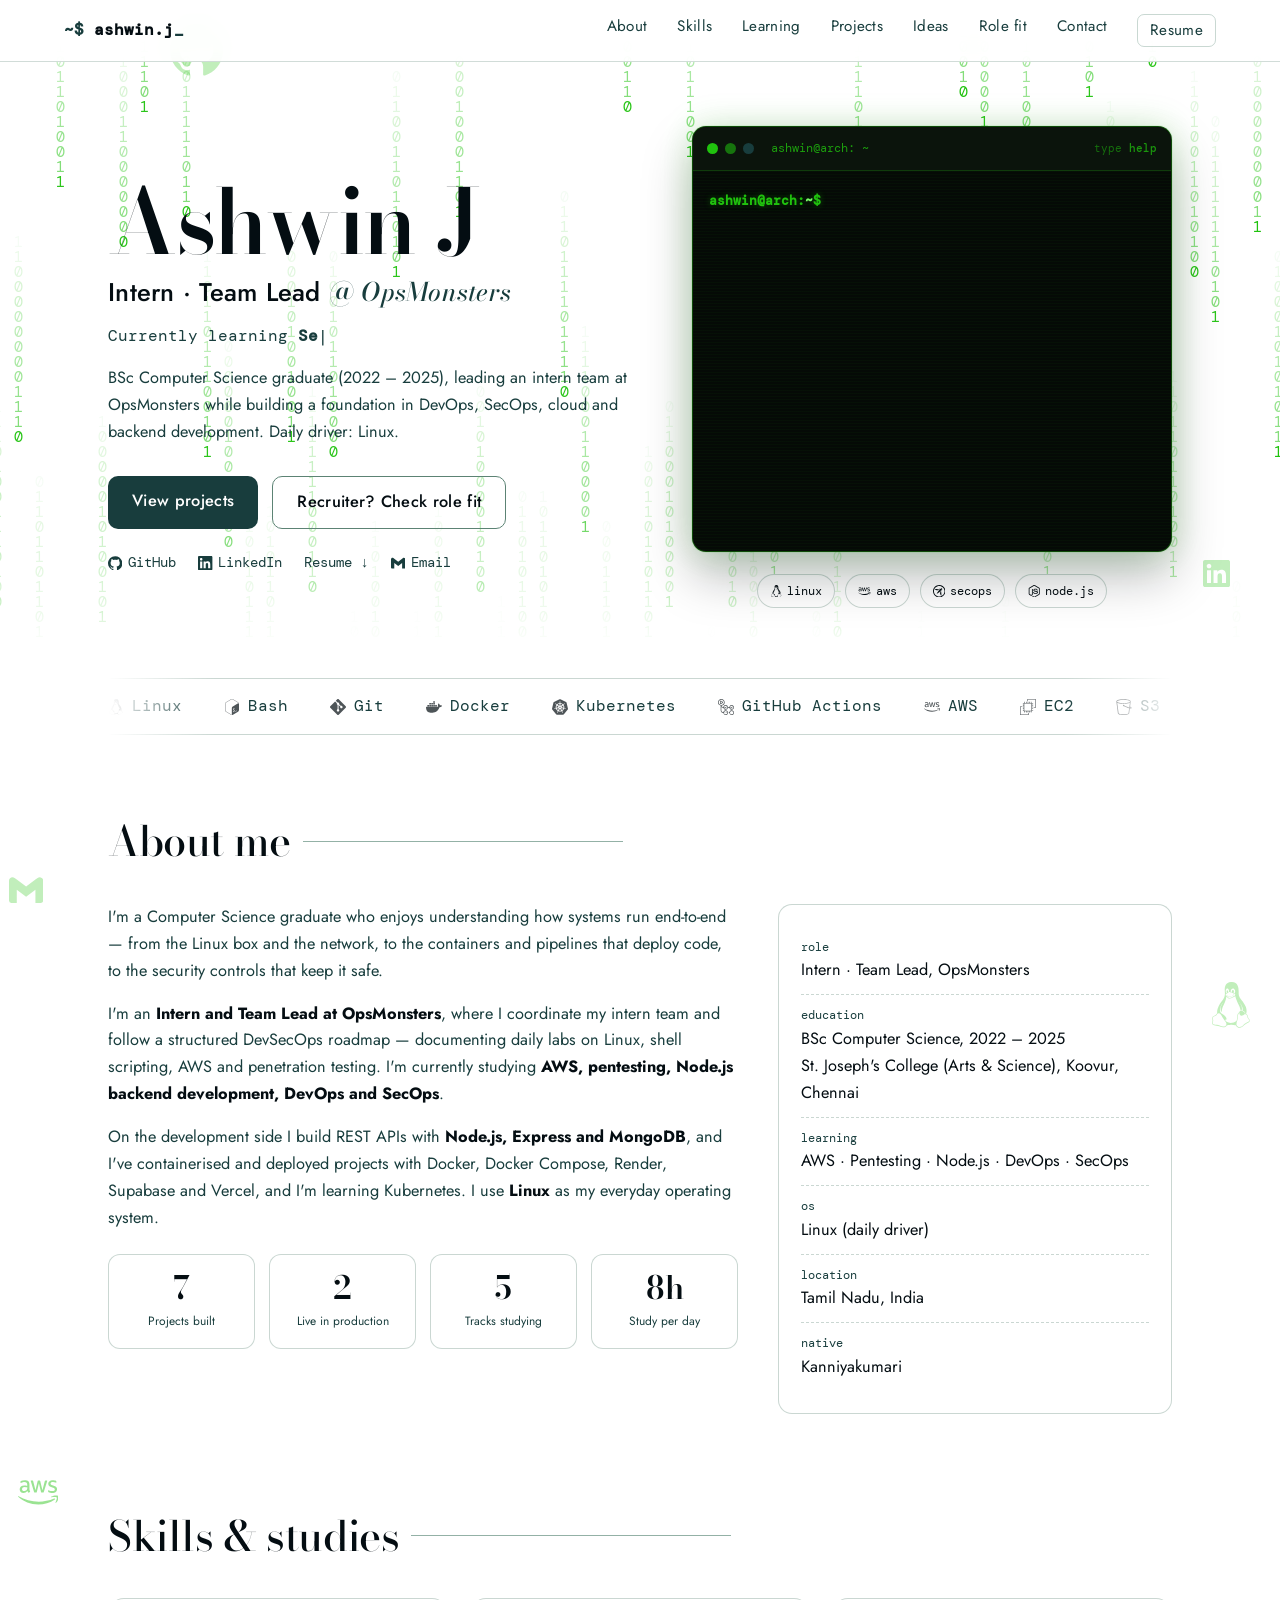
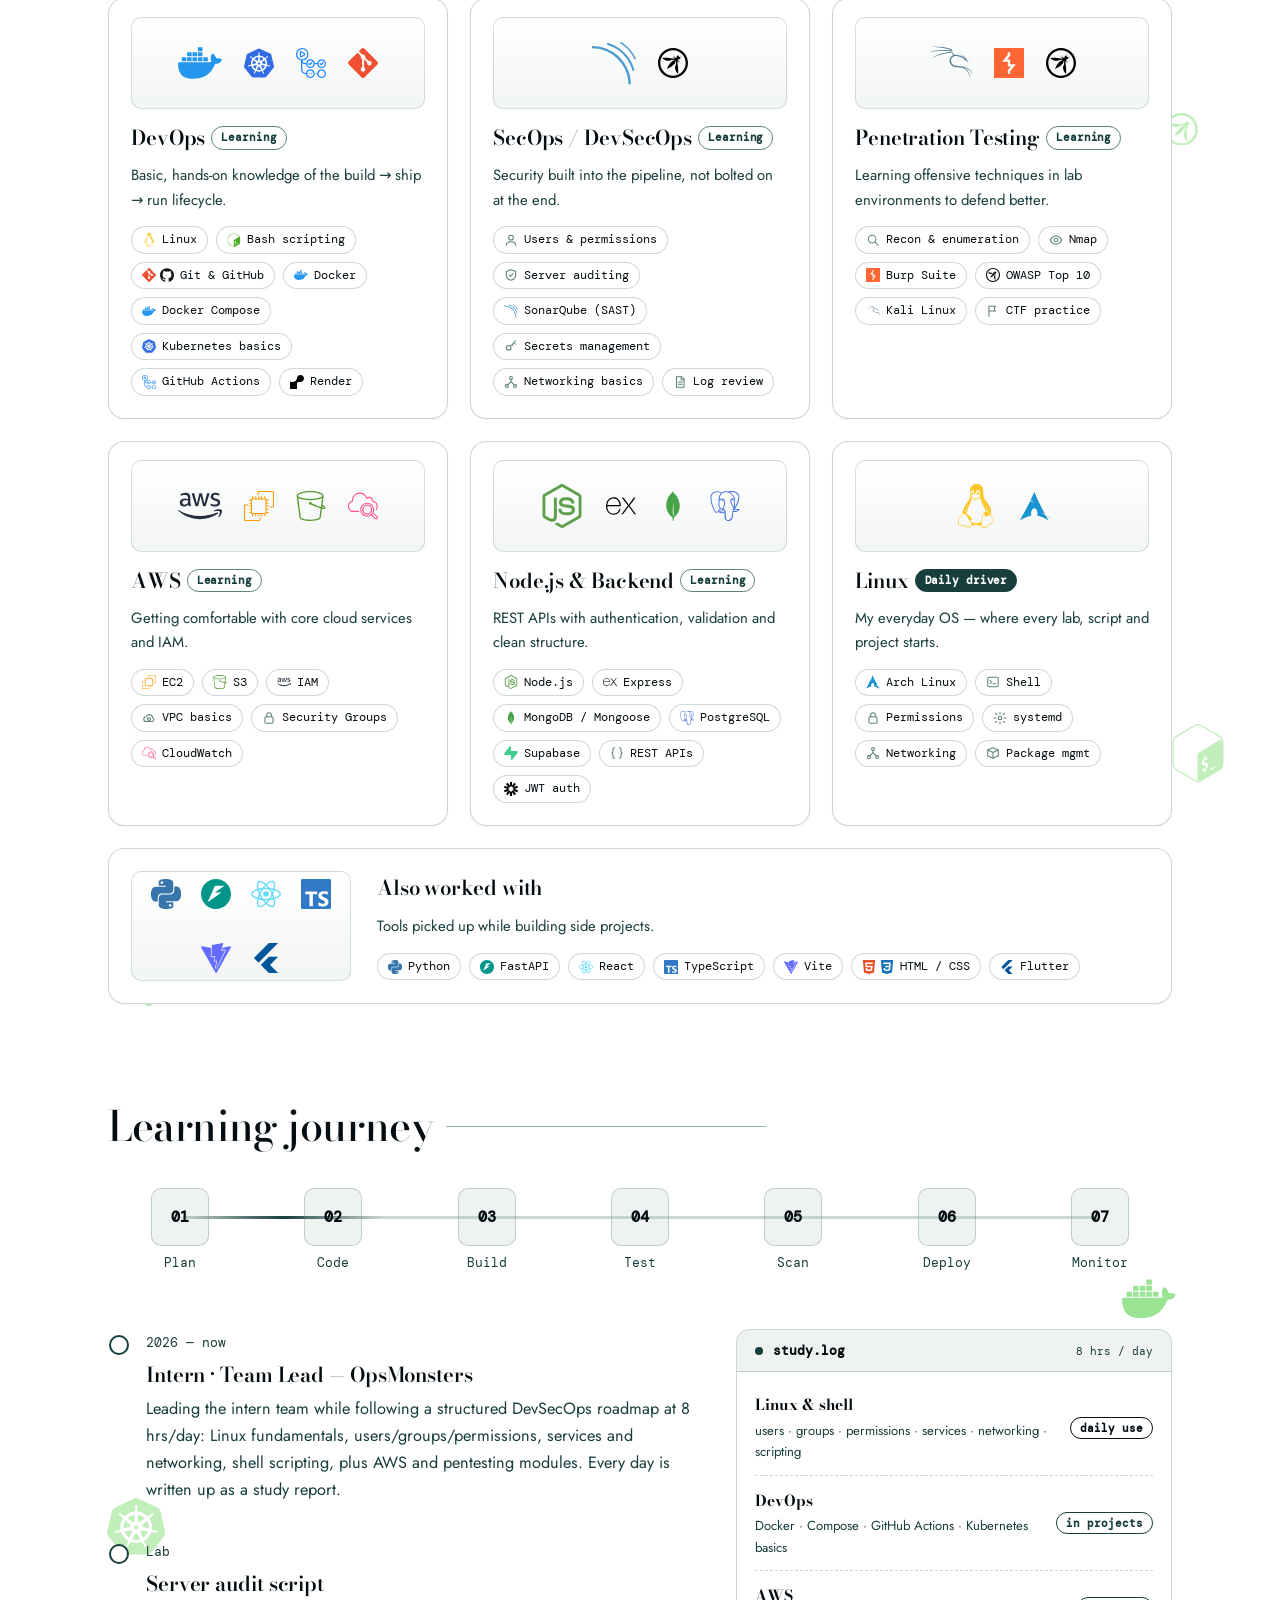
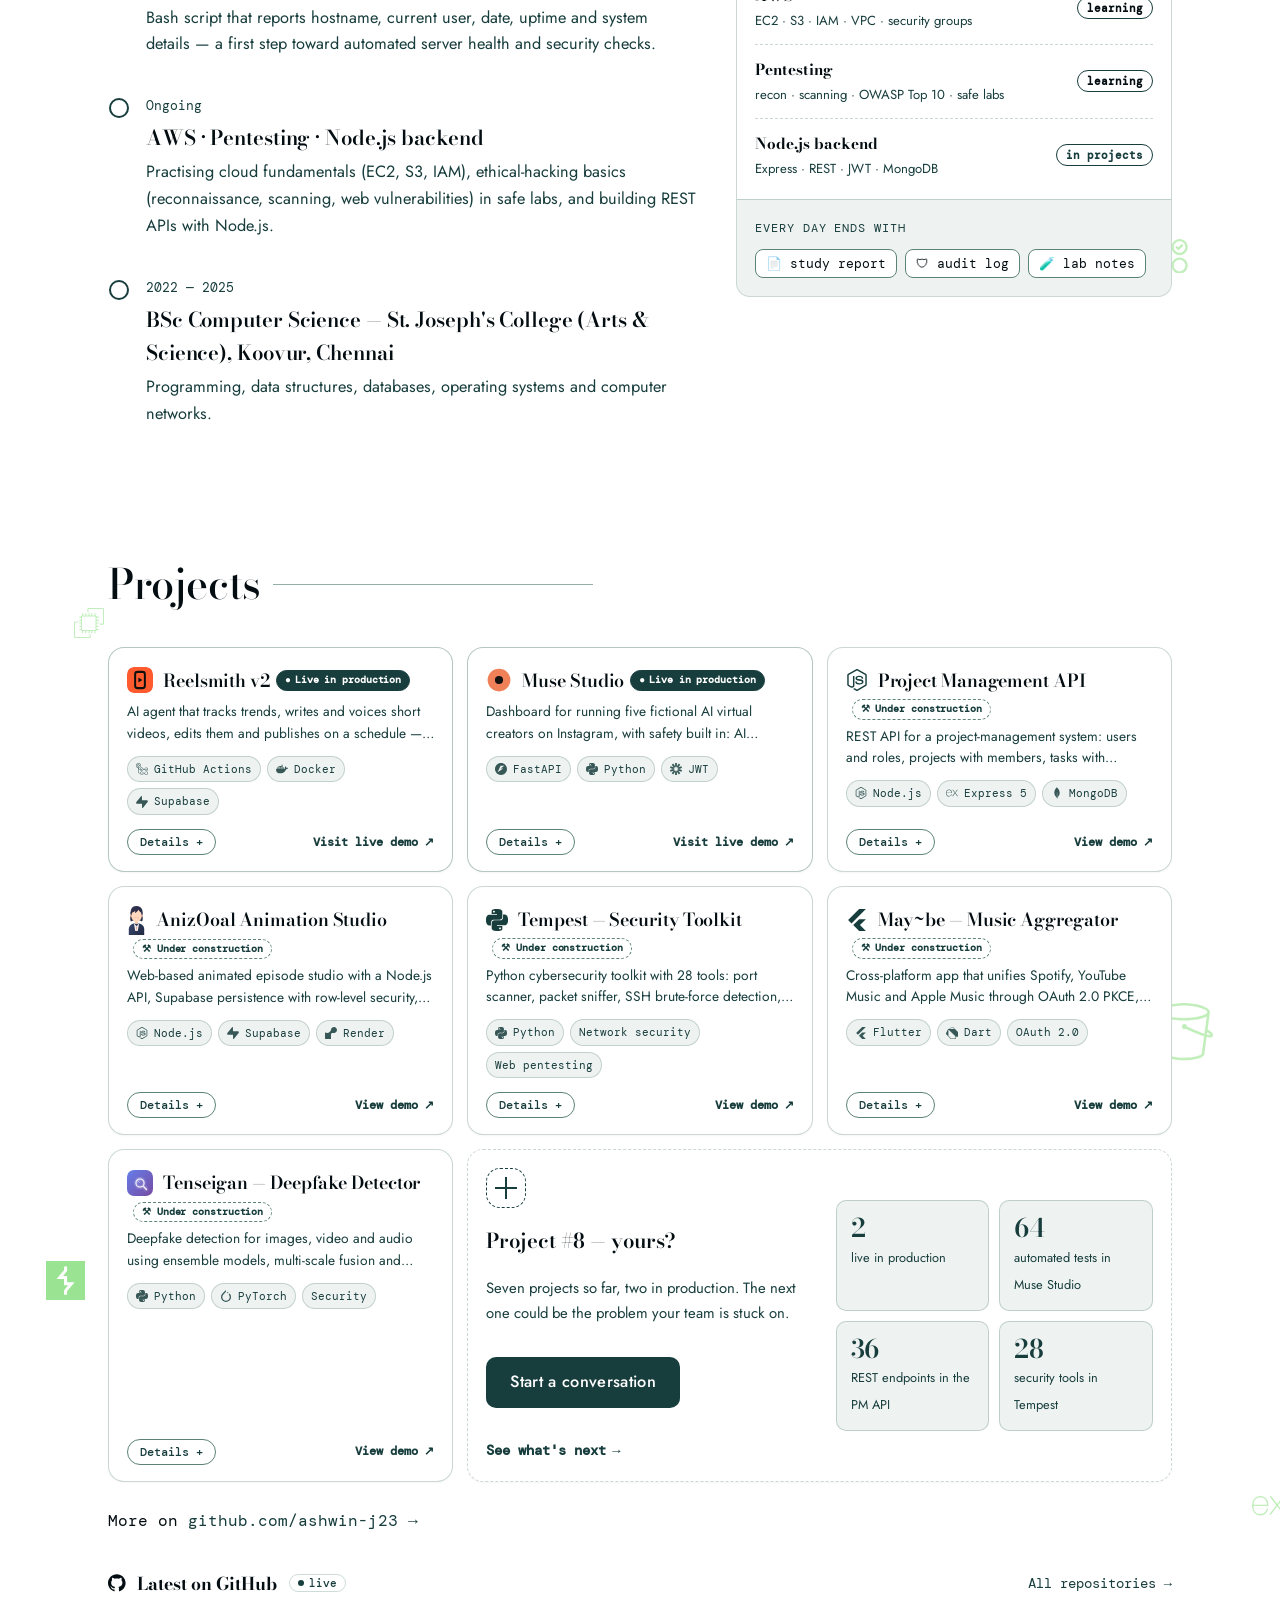
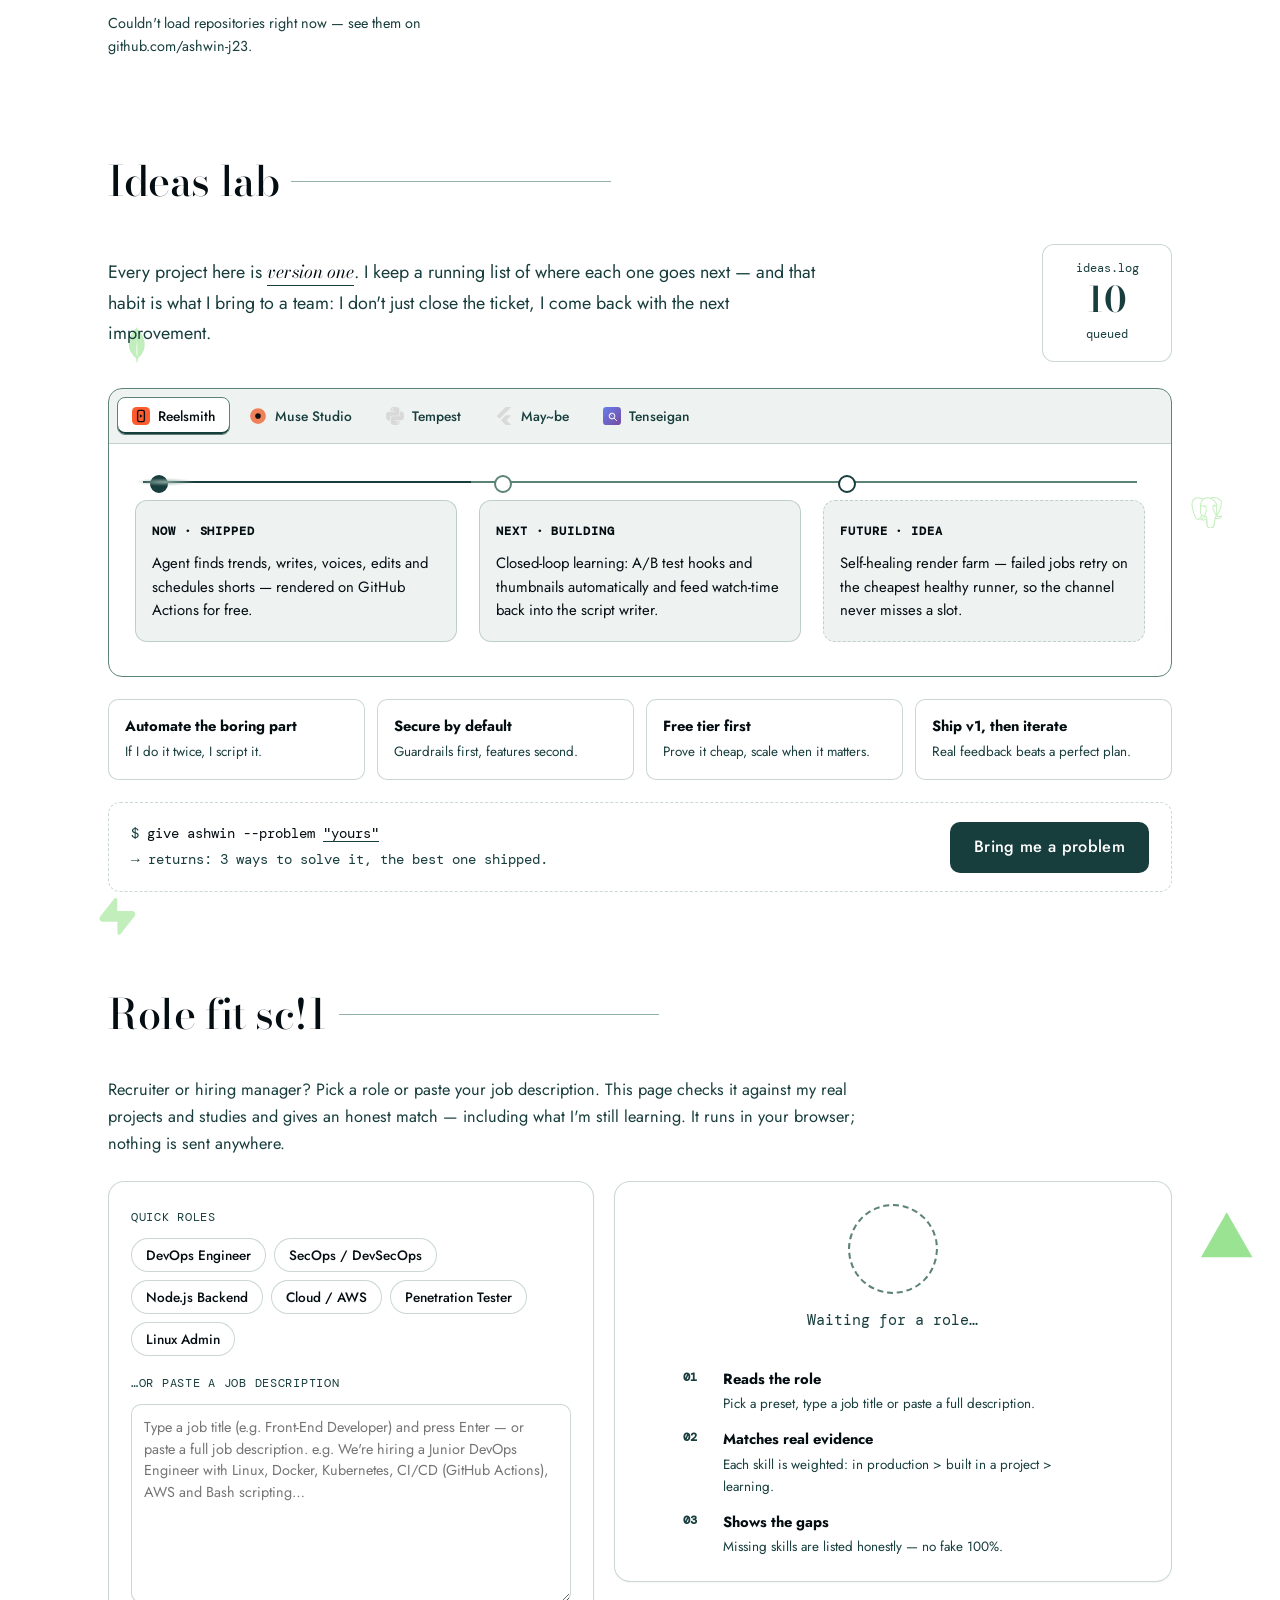
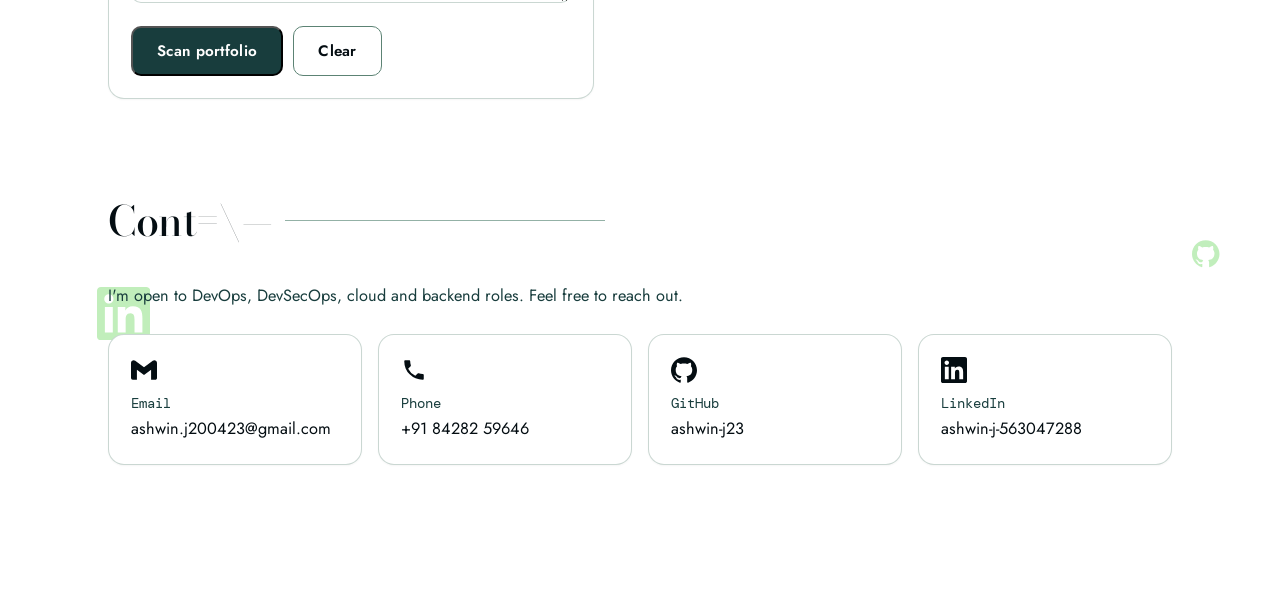
==== commit 045fc9ec: "Skills: official logos in brand colours as card headers" ====
--- a/index.html
+++ b/index.html
@@ -33,7 +33,7 @@
   <link rel="preconnect" href="https://fonts.gstatic.com" crossorigin />
   <link href="https://fonts.googleapis.com/css2?family=Bodoni+Moda:ital,opsz,wght@0,6..96,400..800;1,6..96,400..800&amp;family=Jost:wght@300..700&amp;family=DM+Mono:wght@400;500&amp;display=swap" rel="stylesheet" />
   <script src="intro-gate.js"></script>
-  <link rel="stylesheet" href="style.css?v=20261109e" />
+  <link rel="stylesheet" href="style.css?v=20261109f" />
 </head>
 <body>
   <div class="intro" id="intro" role="dialog" aria-modal="true" aria-label="Opening — identity scan">
@@ -172,14 +172,7 @@
       <h3 class="section-title"><span class="t">Skills &amp; studies</span></h3>
       <div class="cards">
         <article class="card tilt">
-          <div class="viz">
-            <svg viewBox="0 0 160 70" class="ico-loop">
-              <path id="loopPath" d="M80,35 C70,15 30,15 30,35 C30,55 70,55 80,35 C90,15 130,15 130,35 C130,55 90,55 80,35 Z" />
-              <text x="44" y="39">DEV</text><text x="100" y="39">OPS</text>
-              <circle r="4" class="runner"><animateMotion dur="3.2s" repeatCount="indefinite"><mpath href="#loopPath"/></animateMotion></circle>
-              <circle r="3" class="runner r2"><animateMotion dur="3.2s" begin="-1.6s" repeatCount="indefinite"><mpath href="#loopPath"/></animateMotion></circle>
-            </svg>
-          </div>
+          <div class="viz logos"><svg class="lg big" viewBox="0 0 24 24" role="img" aria-label="Docker" style="color:#2496ED"><title>Docker</title><path d="M13.983 11.078h2.119a.186.186 0 00.186-.185V9.006a.186.186 0 00-.186-.186h-2.119a.185.185 0 00-.185.185v1.888c0 .102.083.185.185.185m-2.954-5.43h2.118a.186.186 0 00.186-.186V3.574a.186.186 0 00-.186-.185h-2.118a.185.185 0 00-.185.185v1.888c0 .102.082.185.185.185m0 2.716h2.118a.187.187 0 00.186-.186V6.29a.186.186 0 00-.186-.185h-2.118a.185.185 0 00-.185.185v1.887c0 .102.082.185.185.186m-2.93 0h2.12a.186.186 0 00.184-.186V6.29a.185.185 0 00-.185-.185H8.1a.185.185 0 00-.185.185v1.887c0 .102.083.185.185.186m-2.964 0h2.119a.186.186 0 00.185-.186V6.29a.185.185 0 00-.185-.185H5.136a.186.186 0 00-.186.185v1.887c0 .102.084.185.186.186m5.893 2.715h2.118a.186.186 0 00.186-.185V9.006a.186.186 0 00-.186-.186h-2.118a.185.185 0 00-.185.185v1.888c0 .102.082.185.185.185m-2.93 0h2.12a.185.185 0 00.184-.185V9.006a.185.185 0 00-.184-.186h-2.12a.185.185 0 00-.184.185v1.888c0 .102.083.185.185.185m-2.964 0h2.119a.185.185 0 00.185-.185V9.006a.185.185 0 00-.184-.186h-2.12a.186.186 0 00-.186.186v1.887c0 .102.084.185.186.185m-2.92 0h2.12a.185.185 0 00.184-.185V9.006a.185.185 0 00-.184-.186h-2.12a.185.185 0 00-.184.185v1.888c0 .102.082.185.185.185M23.763 9.89c-.065-.051-.672-.51-1.954-.51-.338.001-.676.03-1.01.087-.248-1.7-1.653-2.53-1.716-2.566l-.344-.199-.226.327c-.284.438-.49.922-.612 1.43-.23.97-.09 1.882.403 2.661-.595.332-1.55.413-1.744.42H.751a.751.751 0 00-.75.748 11.376 11.376 0 00.692 4.062c.545 1.428 1.355 2.48 2.41 3.124 1.18.723 3.1 1.137 5.275 1.137.983.003 1.963-.086 2.93-.266a12.248 12.248 0 003.823-1.389c.98-.567 1.86-1.288 2.61-2.136 1.252-1.418 1.998-2.997 2.553-4.4h.221c1.372 0 2.215-.549 2.68-1.009.309-.293.55-.65.707-1.046l.098-.288Z"/></svg><svg class="lg" viewBox="0 0 24 24" role="img" aria-label="Kubernetes" style="color:#326CE5"><title>Kubernetes</title><path d="M10.204 14.35l.007.01-.999 2.413a5.171 5.171 0 0 1-2.075-2.597l2.578-.437.004.005a.44.44 0 0 1 .484.606zm-.833-2.129a.44.44 0 0 0 .173-.756l.002-.011L7.585 9.7a5.143 5.143 0 0 0-.73 3.255l2.514-.725.002-.009zm1.145-1.98a.44.44 0 0 0 .699-.337l.01-.005.15-2.62a5.144 5.144 0 0 0-3.01 1.442l2.147 1.523.004-.002zm.76 2.75l.723.349.722-.347.18-.78-.5-.623h-.804l-.5.623.179.779zm1.5-3.095a.44.44 0 0 0 .7.336l.008.003 2.134-1.513a5.188 5.188 0 0 0-2.992-1.442l.148 2.615.002.001zm10.876 5.97l-5.773 7.181a1.6 1.6 0 0 1-1.248.594l-9.261.003a1.6 1.6 0 0 1-1.247-.596l-5.776-7.18a1.583 1.583 0 0 1-.307-1.34L2.1 5.573c.108-.47.425-.864.863-1.073L11.305.513a1.606 1.606 0 0 1 1.385 0l8.345 3.985c.438.209.755.604.863 1.073l2.062 8.955c.108.47-.005.963-.308 1.34zm-3.289-2.057c-.042-.01-.103-.026-.145-.034-.174-.033-.315-.025-.479-.038-.35-.037-.638-.067-.895-.148-.105-.04-.18-.165-.216-.216l-.201-.059a6.45 6.45 0 0 0-.105-2.332 6.465 6.465 0 0 0-.936-2.163c.052-.047.15-.133.177-.159.008-.09.001-.183.094-.282.197-.185.444-.338.743-.522.142-.084.273-.137.415-.242.032-.024.076-.062.11-.089.24-.191.295-.52.123-.736-.172-.216-.506-.236-.745-.045-.034.027-.08.062-.111.088-.134.116-.217.23-.33.35-.246.25-.45.458-.673.609-.097.056-.239.037-.303.033l-.19.135a6.545 6.545 0 0 0-4.146-2.003l-.012-.223c-.065-.062-.143-.115-.163-.25-.022-.268.015-.557.057-.905.023-.163.061-.298.068-.475.001-.04-.001-.099-.001-.142 0-.306-.224-.555-.5-.555-.275 0-.499.249-.499.555l.001.014c0 .041-.002.092 0 .128.006.177.044.312.067.475.042.348.078.637.056.906a.545.545 0 0 1-.162.258l-.012.211a6.424 6.424 0 0 0-4.166 2.003 8.373 8.373 0 0 1-.18-.128c-.09.012-.18.04-.297-.029-.223-.15-.427-.358-.673-.608-.113-.12-.195-.234-.329-.349-.03-.026-.077-.062-.111-.088a.594.594 0 0 0-.348-.132.481.481 0 0 0-.398.176c-.172.216-.117.546.123.737l.007.005.104.083c.142.105.272.159.414.242.299.185.546.338.743.522.076.082.09.226.1.288l.16.143a6.462 6.462 0 0 0-1.02 4.506l-.208.06c-.055.072-.133.184-.215.217-.257.081-.546.11-.895.147-.164.014-.305.006-.48.039-.037.007-.09.02-.133.03l-.004.002-.007.002c-.295.071-.484.342-.423.608.061.267.349.429.645.365l.007-.001.01-.003.129-.029c.17-.046.294-.113.448-.172.33-.118.604-.217.87-.256.112-.009.23.069.288.101l.217-.037a6.5 6.5 0 0 0 2.88 3.596l-.09.218c.033.084.069.199.044.282-.097.252-.263.517-.452.813-.091.136-.185.242-.268.399-.02.037-.045.095-.064.134-.128.275-.034.591.213.71.248.12.556-.007.69-.282v-.002c.02-.039.046-.09.062-.127.07-.162.094-.301.144-.458.132-.332.205-.68.387-.897.05-.06.13-.082.215-.105l.113-.205a6.453 6.453 0 0 0 4.609.012l.106.192c.086.028.18.042.256.155.136.232.229.507.342.84.05.156.074.295.145.457.016.037.043.09.062.129.133.276.442.402.69.282.247-.118.341-.435.213-.71-.02-.039-.045-.096-.065-.134-.083-.156-.177-.261-.268-.398-.19-.296-.346-.541-.443-.793-.04-.13.007-.21.038-.294-.018-.022-.059-.144-.083-.202a6.499 6.499 0 0 0 2.88-3.622c.064.01.176.03.213.038.075-.05.144-.114.28-.104.266.039.54.138.87.256.154.06.277.128.448.173.036.01.088.019.13.028l.009.003.007.001c.297.064.584-.098.645-.365.06-.266-.128-.537-.423-.608zM16.4 9.701l-1.95 1.746v.005a.44.44 0 0 0 .173.757l.003.01 2.526.728a5.199 5.199 0 0 0-.108-1.674A5.208 5.208 0 0 0 16.4 9.7zm-4.013 5.325a.437.437 0 0 0-.404-.232.44.44 0 0 0-.372.233h-.002l-1.268 2.292a5.164 5.164 0 0 0 3.326.003l-1.27-2.296h-.01zm1.888-1.293a.44.44 0 0 0-.27.036.44.44 0 0 0-.214.572l-.003.004 1.01 2.438a5.15 5.15 0 0 0 2.081-2.615l-2.6-.44-.004.005z"/></svg><svg class="lg" viewBox="0 0 24 24" role="img" aria-label="GitHub Actions" style="color:#2088FF"><title>GitHub Actions</title><path d="M10.984 13.836a.5.5 0 0 1-.353-.146l-.745-.743a.5.5 0 1 1 .706-.708l.392.391 1.181-1.18a.5.5 0 0 1 .708.707l-1.535 1.533a.504.504 0 0 1-.354.146zm9.353-.147l1.534-1.532a.5.5 0 0 0-.707-.707l-1.181 1.18-.392-.391a.5.5 0 1 0-.706.708l.746.743a.497.497 0 0 0 .706-.001zM4.527 7.452l2.557-1.585A1 1 0 0 0 7.09 4.17L4.533 2.56A1 1 0 0 0 3 3.406v3.196a1.001 1.001 0 0 0 1.527.85zm2.03-2.436L4 6.602V3.406l2.557 1.61zM24 12.5c0 1.93-1.57 3.5-3.5 3.5a3.503 3.503 0 0 1-3.46-3h-2.08a3.503 3.503 0 0 1-3.46 3 3.502 3.502 0 0 1-3.46-3h-.558c-.972 0-1.85-.399-2.482-1.042V17c0 1.654 1.346 3 3 3h.04c.244-1.693 1.7-3 3.46-3 1.93 0 3.5 1.57 3.5 3.5S13.43 24 11.5 24a3.502 3.502 0 0 1-3.46-3H8c-2.206 0-4-1.794-4-4V9.899A5.008 5.008 0 0 1 0 5c0-2.757 2.243-5 5-5s5 2.243 5 5a5.005 5.005 0 0 1-4.952 4.998A2.482 2.482 0 0 0 7.482 12h.558c.244-1.693 1.7-3 3.46-3a3.502 3.502 0 0 1 3.46 3h2.08a3.503 3.503 0 0 1 3.46-3c1.93 0 3.5 1.57 3.5 3.5zm-15 8c0 1.378 1.122 2.5 2.5 2.5s2.5-1.122 2.5-2.5-1.122-2.5-2.5-2.5S9 19.122 9 20.5zM5 9c2.206 0 4-1.794 4-4S7.206 1 5 1 1 2.794 1 5s1.794 4 4 4zm9 3.5c0-1.378-1.122-2.5-2.5-2.5S9 11.122 9 12.5s1.122 2.5 2.5 2.5 2.5-1.122 2.5-2.5zm9 0c0-1.378-1.122-2.5-2.5-2.5S18 11.122 18 12.5s1.122 2.5 2.5 2.5 2.5-1.122 2.5-2.5zm-13 8a.5.5 0 1 0 1 0 .5.5 0 0 0-1 0zm2 0a.5.5 0 1 0 1 0 .5.5 0 0 0-1 0zm12 0c0 1.93-1.57 3.5-3.5 3.5a3.503 3.503 0 0 1-3.46-3.002c-.007.001-.013.005-.021.005l-.506.017h-.017a.5.5 0 0 1-.016-.999l.506-.017c.018-.002.035.006.052.007A3.503 3.503 0 0 1 20.5 17c1.93 0 3.5 1.57 3.5 3.5zm-1 0c0-1.378-1.122-2.5-2.5-2.5S18 19.122 18 20.5s1.122 2.5 2.5 2.5 2.5-1.122 2.5-2.5z"/></svg><svg class="lg" viewBox="0 0 24 24" role="img" aria-label="Git" style="color:#F05032"><title>Git</title><path d="M23.546 10.93L13.067.452c-.604-.603-1.582-.603-2.188 0L8.708 2.627l2.76 2.76c.645-.215 1.379-.07 1.889.441.516.515.658 1.258.438 1.9l2.658 2.66c.645-.223 1.387-.078 1.9.435.721.72.721 1.884 0 2.604-.719.719-1.881.719-2.6 0-.539-.541-.674-1.337-.404-1.996L12.86 8.955v6.525c.176.086.342.203.488.348.713.721.713 1.883 0 2.6-.719.721-1.889.721-2.609 0-.719-.719-.719-1.879 0-2.598.182-.18.387-.316.605-.406V8.835c-.217-.091-.424-.222-.6-.401-.545-.545-.676-1.342-.396-2.009L7.636 3.7.45 10.881c-.6.605-.6 1.584 0 2.189l10.48 10.477c.604.604 1.582.604 2.186 0l10.43-10.43c.605-.603.605-1.582 0-2.187"/></svg></div>
           <h4>DevOps <span class="badge learning">Learning</span></h4>
           <p>Basic, hands-on knowledge of the build → ship → run lifecycle.</p>
           <ul class="tags">
@@ -189,14 +182,7 @@
         </article>
 
         <article class="card tilt">
-          <div class="viz">
-            <svg viewBox="0 0 160 70" class="ico-shield">
-              <defs><clipPath id="shieldClip"><path d="M80 4 L108 14 V32 C108 48 96 58 80 66 C64 58 52 48 52 32 V14 Z"/></clipPath></defs>
-              <path class="shield" d="M80 4 L108 14 V32 C108 48 96 58 80 66 C64 58 52 48 52 32 V14 Z"/>
-              <g clip-path="url(#shieldClip)"><rect class="scan" x="50" y="4" width="60" height="3"/></g>
-              <path class="check" d="M68 34 L77 43 L93 26"/>
-            </svg>
-          </div>
+          <div class="viz logos"><svg class="lg big" viewBox="0 0 24 24" role="img" aria-label="SonarQube" style="color:#4E9BCD"><title>SonarQube</title><path d="M15.685.386l-.465.766c3.477 2.112 6.305 5.27 7.966 8.89L24 9.67C22.266 5.887 19.313 2.59 15.685.386zM8.462.91l-.305 1.075c6.89 1.976 12.384 7.64 13.997 14.421l1.085-.258C21.535 8.977 15.735 2.997 8.462.909zM0 2.667v1.342c10.963 0 19.883 8.795 19.883 19.605h1.342c0-11.55-9.522-20.947-21.225-20.947z"/></svg><svg class="lg" viewBox="0 0 24 24" role="img" aria-label="OWASP" style="color:#000000"><title>OWASP</title><path d="M15.897 20.503c-.384 0-1.782-2.489-1.97-3.198-.393-1.486-.308-2.114-.285-2.314.072-.613.667-.92.703-1.748.01-.256.14-1.535.243-2.534a1.723 1.723 0 0 1-.733-.343c.676.908-.32 1.995-1.767 3.443-1.536 1.536-4.945 2.961-4.945 2.961s1.425-3.41 2.961-4.945c1.13-1.129 2.04-1.983 2.816-1.983.22 0 .427.067.627.216a1.722 1.722 0 0 1-.343-.733c-.999.103-2.278.232-2.534.244-.829.036-1.135.63-1.747.702-.07.008-.194.024-.388.024-.36 0-.963-.054-1.926-.31-.772-.203-3.648-1.84-3.14-2.045.26-.105 1.087-.176 2.175-.176 1.047 0 2.337.066 3.596.23 1.57.205 3.01.463 3.992.656.016-.053.035-.104.058-.154l-1.004-.48s-.8-.92-.715-.984a.02.02 0 0 1 .012-.003c.126 0 .767.733.829.816l.605.202-.284-.249s-.388-1.438-.287-1.472h.004c.106 0 .459 1.25.489 1.34.07.06.303.152.596.32l-.308-.79s.14-1.305.243-1.305h.003c.105.021-.02 1.089-.047 1.221l.51.783a1.31 1.31 0 0 1 .463-.082c.184 0 .374.036.558.107-.236-.502-.218-1.025.095-1.338a.84.84 0 0 1 .353-.209.462.462 0 0 1 .457-.383c.127 0 .254.05.352.148a.497.497 0 0 1 .147.335c.151-.311.329-.73.317-.867-.03-.307-.386-.852-.39-.857a.076.076 0 0 1 .064-.119c.025 0 .05.012.064.035.016.023.381.582.414.927.018.198-.21.696-.333.95a2.227 2.227 0 0 1 .873.874c.245-.12.715-.334.927-.334l.024.001c.345.033.904.399.927.414a.076.076 0 0 1-.084.128c-.005-.004-.55-.36-.857-.39h-.015c-.15 0-.552.171-.852.317.12.004.242.053.335.147a.482.482 0 0 1 .012.681.459.459 0 0 1-.247.128.845.845 0 0 1-.21.354.924.924 0 0 1-.67.255c-.212 0-.441-.055-.667-.16.132.343.142.708.025 1.02l.783.51c.095-.019.666-.088.993-.088.13 0 .222.011.228.04.02.106-1.305.247-1.305.247l-.79-.308c.168.293.26.527.32.596.091.03 1.374.392 1.34.493-.004.012-.026.017-.063.017-.283 0-1.41-.304-1.41-.304l-.248-.284.202.605c.087.065.876.755.813.841-.004.005-.009.007-.016.007-.139 0-.967-.722-.967-.722l-.481-1.004a1.18 1.18 0 0 1-.154.058c.193.982.451 2.422.656 3.992.335 2.569.26 5.261.054 5.77-.016.041-.042.06-.076.06M12 24C5.373 24 0 18.627 0 12S5.373 0 12 0s12 5.373 12 12-5.373 12-12 12m0-22.153C6.393 1.847 1.847 6.393 1.847 12S6.393 22.153 12 22.153 22.153 17.607 22.153 12 17.607 1.847 12 1.847Z"/></svg></div>
           <h4>SecOps / DevSecOps <span class="badge learning">Learning</span></h4>
           <p>Security built into the pipeline, not bolted on at the end.</p>
           <ul class="tags">
@@ -206,9 +192,7 @@
         </article>
 
         <article class="card tilt">
-          <div class="viz">
-            <div class="radar"><div class="sweep"></div><i class="blip b1"></i><i class="blip b2"></i><i class="blip b3"></i></div>
-          </div>
+          <div class="viz logos"><svg class="lg big" viewBox="0 0 24 24" role="img" aria-label="Kali Linux" style="color:#557C94"><title>Kali Linux</title><path d="M12.778 5.943s-1.97-.13-5.327.92c-3.42 1.07-5.36 2.587-5.36 2.587s5.098-2.847 10.852-3.008zm7.351 3.095l.257-.017s-1.468-1.78-4.278-2.648c1.58.642 2.954 1.493 4.021 2.665zm.42.74c.039-.068.166.217.263.337.004.024.01.039-.045.027-.005-.025-.013-.032-.013-.032s-.135-.08-.177-.137c-.041-.057-.049-.157-.028-.195zm3.448 8.479s.312-3.578-5.31-4.403a18.277 18.277 0 0 0-2.524-.187c-4.506.06-4.67-5.197-1.275-5.462 1.407-.116 3.087.643 4.73 1.408-.007.204.002.385.136.552.134.168.648.35.813.445.164.094.691.43 1.014.85.07-.131.654-.512.654-.512s-.14.003-.465-.119c-.326-.122-.713-.49-.722-.511-.01-.022-.015-.055.06-.07.059-.049-.072-.207-.13-.265-.058-.058-.445-.716-.454-.73-.009-.016-.012-.031-.04-.05-.085-.027-.46.04-.46.04s-.575-.283-.774-.893c.003.107-.099.224 0 .469-.3-.127-.558-.344-.762-.88-.12.305 0 .499 0 .499s-.707-.198-.82-.85c-.124.293 0 .469 0 .469s-1.153-.602-3.069-.61c-1.283-.118-1.55-2.374-1.43-2.754 0 0-1.85-.975-5.493-1.406-3.642-.43-6.628-.065-6.628-.065s6.45-.31 11.617 1.783c.176.785.704 2.094.989 2.723-.815.563-1.733 1.092-1.876 2.97-.143 1.878 1.472 3.53 3.474 3.58 1.9.102 3.214.116 4.806.942 1.52.84 2.766 3.4 2.89 5.703.132-1.709-.509-5.383-3.5-6.498 4.181.732 4.549 3.832 4.549 3.832zM12.68 5.663l-.15-.485s-2.484-.441-5.822-.204C3.37 5.211 0 6.38 0 6.38s6.896-1.735 12.68-.717Z"/></svg><svg class="lg" viewBox="0 0 24 24" role="img" aria-label="Burp Suite" style="color:#FF6633"><title>Burp Suite</title><path d="M0 0v24h24V0Zm11.063 3.357h1.874v2.756L10.41 9.2h2.527v3.748h4.579l-4.578 5.592v2.104h-1.876v-2.758l2.528-3.086h-2.527V11.05h-4.58l4.58-5.592Z"/></svg><svg class="lg" viewBox="0 0 24 24" role="img" aria-label="OWASP" style="color:#000000"><title>OWASP</title><path d="M15.897 20.503c-.384 0-1.782-2.489-1.97-3.198-.393-1.486-.308-2.114-.285-2.314.072-.613.667-.92.703-1.748.01-.256.14-1.535.243-2.534a1.723 1.723 0 0 1-.733-.343c.676.908-.32 1.995-1.767 3.443-1.536 1.536-4.945 2.961-4.945 2.961s1.425-3.41 2.961-4.945c1.13-1.129 2.04-1.983 2.816-1.983.22 0 .427.067.627.216a1.722 1.722 0 0 1-.343-.733c-.999.103-2.278.232-2.534.244-.829.036-1.135.63-1.747.702-.07.008-.194.024-.388.024-.36 0-.963-.054-1.926-.31-.772-.203-3.648-1.84-3.14-2.045.26-.105 1.087-.176 2.175-.176 1.047 0 2.337.066 3.596.23 1.57.205 3.01.463 3.992.656.016-.053.035-.104.058-.154l-1.004-.48s-.8-.92-.715-.984a.02.02 0 0 1 .012-.003c.126 0 .767.733.829.816l.605.202-.284-.249s-.388-1.438-.287-1.472h.004c.106 0 .459 1.25.489 1.34.07.06.303.152.596.32l-.308-.79s.14-1.305.243-1.305h.003c.105.021-.02 1.089-.047 1.221l.51.783a1.31 1.31 0 0 1 .463-.082c.184 0 .374.036.558.107-.236-.502-.218-1.025.095-1.338a.84.84 0 0 1 .353-.209.462.462 0 0 1 .457-.383c.127 0 .254.05.352.148a.497.497 0 0 1 .147.335c.151-.311.329-.73.317-.867-.03-.307-.386-.852-.39-.857a.076.076 0 0 1 .064-.119c.025 0 .05.012.064.035.016.023.381.582.414.927.018.198-.21.696-.333.95a2.227 2.227 0 0 1 .873.874c.245-.12.715-.334.927-.334l.024.001c.345.033.904.399.927.414a.076.076 0 0 1-.084.128c-.005-.004-.55-.36-.857-.39h-.015c-.15 0-.552.171-.852.317.12.004.242.053.335.147a.482.482 0 0 1 .012.681.459.459 0 0 1-.247.128.845.845 0 0 1-.21.354.924.924 0 0 1-.67.255c-.212 0-.441-.055-.667-.16.132.343.142.708.025 1.02l.783.51c.095-.019.666-.088.993-.088.13 0 .222.011.228.04.02.106-1.305.247-1.305.247l-.79-.308c.168.293.26.527.32.596.091.03 1.374.392 1.34.493-.004.012-.026.017-.063.017-.283 0-1.41-.304-1.41-.304l-.248-.284.202.605c.087.065.876.755.813.841-.004.005-.009.007-.016.007-.139 0-.967-.722-.967-.722l-.481-1.004a1.18 1.18 0 0 1-.154.058c.193.982.451 2.422.656 3.992.335 2.569.26 5.261.054 5.77-.016.041-.042.06-.076.06M12 24C5.373 24 0 18.627 0 12S5.373 0 12 0s12 5.373 12 12-5.373 12-12 12m0-22.153C6.393 1.847 1.847 6.393 1.847 12S6.393 22.153 12 22.153 22.153 17.607 22.153 12 17.607 1.847 12 1.847Z"/></svg></div>
           <h4>Penetration Testing <span class="badge learning">Learning</span></h4>
           <p>Learning offensive techniques in lab environments to defend better.</p>
           <ul class="tags">
@@ -218,15 +202,7 @@
         </article>
 
         <article class="card tilt">
-          <div class="viz">
-            <div class="cloud-wrap">
-              <svg viewBox="0 0 160 70" class="ico-cloud">
-                <g class="cloud"><circle cx="66" cy="32" r="14"/><circle cx="84" cy="24" r="18"/><circle cx="102" cy="32" r="13"/><rect x="66" y="30" width="36" height="16" rx="4"/></g>
-                <text x="70" y="42">AWS</text>
-              </svg>
-              <span class="bit" style="--i:0">1</span><span class="bit" style="--i:1">0</span><span class="bit" style="--i:2">1</span><span class="bit" style="--i:3">1</span><span class="bit" style="--i:4">0</span>
-            </div>
-          </div>
+          <div class="viz logos"><svg class="lg big" viewBox="0 0 24 24" role="img" aria-label="Amazon Web Services" style="color:#232F3E"><title>Amazon Web Services</title><path d="M6.763 10.036c0 .296.032.535.088.71.064.176.144.368.256.576.04.063.056.127.056.183 0 .08-.048.16-.152.24l-.503.335a.383.383 0 0 1-.208.072c-.08 0-.16-.04-.239-.112a2.47 2.47 0 0 1-.287-.375 6.18 6.18 0 0 1-.248-.471c-.622.734-1.405 1.101-2.347 1.101-.67 0-1.205-.191-1.596-.574-.391-.384-.59-.894-.59-1.533 0-.678.239-1.23.726-1.644.487-.415 1.133-.623 1.955-.623.272 0 .551.024.846.064.296.04.6.104.918.176v-.583c0-.607-.127-1.03-.375-1.277-.255-.248-.686-.367-1.3-.367-.28 0-.568.031-.863.103-.295.072-.583.16-.862.272a2.287 2.287 0 0 1-.28.104.488.488 0 0 1-.127.023c-.112 0-.168-.08-.168-.247v-.391c0-.128.016-.224.056-.28a.597.597 0 0 1 .224-.167c.279-.144.614-.264 1.005-.36a4.84 4.84 0 0 1 1.246-.151c.95 0 1.644.216 2.091.647.439.43.662 1.085.662 1.963v2.586zm-3.24 1.214c.263 0 .534-.048.822-.144.287-.096.543-.271.758-.51.128-.152.224-.32.272-.512.047-.191.08-.423.08-.694v-.335a6.66 6.66 0 0 0-.735-.136 6.02 6.02 0 0 0-.75-.048c-.535 0-.926.104-1.19.32-.263.215-.39.518-.39.917 0 .375.095.655.295.846.191.2.47.296.838.296zm6.41.862c-.144 0-.24-.024-.304-.08-.064-.048-.12-.16-.168-.311L7.586 5.55a1.398 1.398 0 0 1-.072-.32c0-.128.064-.2.191-.2h.783c.151 0 .255.025.31.08.065.048.113.16.16.312l1.342 5.284 1.245-5.284c.04-.16.088-.264.151-.312a.549.549 0 0 1 .32-.08h.638c.152 0 .256.025.32.08.063.048.12.16.151.312l1.261 5.348 1.381-5.348c.048-.16.104-.264.16-.312a.52.52 0 0 1 .311-.08h.743c.127 0 .2.065.2.2 0 .04-.009.08-.017.128a1.137 1.137 0 0 1-.056.2l-1.923 6.17c-.048.16-.104.263-.168.311a.51.51 0 0 1-.303.08h-.687c-.151 0-.255-.024-.32-.08-.063-.056-.119-.16-.15-.32l-1.238-5.148-1.23 5.14c-.04.16-.087.264-.15.32-.065.056-.177.08-.32.08zm10.256.215c-.415 0-.83-.048-1.229-.143-.399-.096-.71-.2-.918-.32-.128-.071-.215-.151-.247-.223a.563.563 0 0 1-.048-.224v-.407c0-.167.064-.247.183-.247.048 0 .096.008.144.024.048.016.12.048.2.08.271.12.566.215.878.279.319.064.63.096.95.096.502 0 .894-.088 1.165-.264a.86.86 0 0 0 .415-.758.777.777 0 0 0-.215-.559c-.144-.151-.416-.287-.807-.415l-1.157-.36c-.583-.183-1.014-.454-1.277-.813a1.902 1.902 0 0 1-.4-1.158c0-.335.073-.63.216-.886.144-.255.335-.479.575-.654.24-.184.51-.32.83-.415.32-.096.655-.136 1.006-.136.175 0 .359.008.535.032.183.024.35.056.518.088.16.04.312.08.455.127.144.048.256.096.336.144a.69.69 0 0 1 .24.2.43.43 0 0 1 .071.263v.375c0 .168-.064.256-.184.256a.83.83 0 0 1-.303-.096 3.652 3.652 0 0 0-1.532-.311c-.455 0-.815.071-1.062.223-.248.152-.375.383-.375.71 0 .224.08.416.24.567.159.152.454.304.877.44l1.134.358c.574.184.99.44 1.237.767.247.327.367.702.367 1.117 0 .343-.072.655-.207.926-.144.272-.336.511-.583.703-.248.2-.543.343-.886.447-.36.111-.734.167-1.142.167zM21.698 16.207c-2.626 1.94-6.442 2.969-9.722 2.969-4.598 0-8.74-1.7-11.87-4.526-.247-.223-.024-.527.272-.351 3.384 1.963 7.559 3.153 11.877 3.153 2.914 0 6.114-.607 9.06-1.852.439-.2.814.287.383.607zM22.792 14.961c-.336-.43-2.22-.207-3.074-.103-.255.032-.295-.192-.063-.36 1.5-1.053 3.967-.75 4.254-.399.287.36-.08 2.826-1.485 4.007-.215.184-.423.088-.327-.151.32-.79 1.03-2.57.695-2.994z"/></svg><svg class="lg" viewBox="0 0 24 24" role="img" aria-label="Amazon EC2" style="color:#FF9900"><title>Amazon EC2</title><path d="M6.429 17.571h10.714V6.857H6.429v10.714ZM18 6.857h1.714v.857H18V9.43h1.714v.857H18v1.285h1.714v.858H18v1.714h1.714V15H18v1.714h1.714v.857H18v.059a.8.8 0 0 1-.799.799h-.058v1.714h-.857v-1.714H14.57v1.714h-.857v-1.714H12.43v1.714h-.858v-1.714H9.857v1.714H9v-1.714H7.286v1.714h-.857v-1.714H6.37a.8.8 0 0 1-.799-.8v-.058H4.286v-.857H5.57V15H4.286v-.857H5.57v-1.714H4.286v-.858H5.57v-1.285H4.286v-.857H5.57V7.714H4.286v-.857H5.57V6.8a.8.8 0 0 1 .8-.799h.058V4.286h.857V6H9V4.286h.857V6h1.714V4.286h.858V6h1.285V4.286h.857V6h1.715V4.286h.857V6h.058a.8.8 0 0 1 .799.799v.058ZM12.429 23.09a.054.054 0 0 1-.054.053H.91a.053.053 0 0 1-.053-.053V11.625c0-.03.024-.054.053-.054h2.52v-.857H.91a.911.911 0 0 0-.91.91V23.09c0 .502.408.91.91.91h11.465a.91.91 0 0 0 .91-.91V21h-.856ZM24 .91v11.465a.91.91 0 0 1-.91.91h-2.52v-.856h2.519a.054.054 0 0 0 .053-.054V.91a.053.053 0 0 0-.053-.053H11.625a.053.053 0 0 0-.054.053v2.52h-.857V.91c0-.502.409-.91.91-.91H23.09a.91.91 0 0 1 .91.91Z"/></svg><svg class="lg" viewBox="0 0 24 24" role="img" aria-label="Amazon S3" style="color:#569A31"><title>Amazon S3</title><path d="M20.913 13.147l.12-.895c.947.576 1.258.922 1.354 1.071-.16.031-.562.046-1.474-.176zm-2.174 7.988a.547.547 0 0 0-.005.073c0 .084-.207.405-1.124.768a10.28 10.28 0 0 1-1.438.432c-1.405.325-3.128.504-4.853.504-4.612 0-7.412-1.184-7.412-1.704a.547.547 0 0 0-.005-.073L1.81 5.602c.135.078.28.154.432.227.042.02.086.038.128.057.134.062.272.122.417.18l.179.069c.154.058.314.114.478.168.043.013.084.029.13.043.207.065.423.127.646.187l.176.044c.175.044.353.087.534.127a23.414 23.414 0 0 0 .843.17l.121.023c.252.045.508.085.768.122.071.011.144.02.216.03.2.027.4.053.604.077l.24.027c.245.026.49.05.74.07l.081.009c.275.022.552.04.83.056l.233.012c.21.01.422.018.633.025a33.088 33.088 0 0 0 2.795-.026l.232-.011c.278-.016.555-.034.83-.056l.08-.008c.25-.02.497-.045.742-.072l.238-.026c.205-.024.408-.05.609-.077.07-.01.141-.019.211-.03.261-.037.519-.078.772-.122l.111-.02c.215-.04.427-.082.634-.125l.212-.047c.186-.041.368-.085.546-.13l.166-.042c.225-.06.444-.122.654-.189.04-.012.077-.026.115-.038a10.6 10.6 0 0 0 .493-.173c.058-.021.114-.044.17-.066.15-.06.293-.12.43-.185.038-.017.079-.034.116-.052.153-.073.3-.15.436-.228l-.976 7.245c-2.488-.78-5.805-2.292-7.311-3a1.09 1.09 0 0 0-1.088-1.085c-.6 0-1.088.489-1.088 1.088 0 .6.488 1.089 1.088 1.089.196 0 .378-.056.537-.148 1.72.812 5.144 2.367 7.715 3.15zm-7.42-20.047c5.677 0 9.676 1.759 9.75 2.736l-.014.113c-.01.033-.031.067-.048.101-.015.028-.026.057-.047.087-.024.033-.058.068-.09.102-.028.03-.051.06-.084.09-.038.035-.087.07-.133.105-.04.03-.074.06-.119.091-.053.036-.116.071-.177.107-.05.03-.095.06-.15.09-.068.036-.147.073-.222.11-.059.028-.114.057-.177.085-.084.038-.177.074-.268.111-.068.027-.13.054-.203.082-.097.036-.205.072-.31.107-.075.026-.148.053-.228.079-.111.035-.233.069-.35.103-.085.024-.165.05-.253.073-.124.034-.258.065-.389.098-.093.022-.181.046-.278.068-.139.032-.287.061-.433.091-.098.02-.191.041-.293.06-.155.03-.32.057-.482.084-.1.018-.198.036-.302.052-.166.026-.342.048-.515.072-.11.014-.213.03-.325.044-.181.023-.372.041-.56.06-.11.012-.218.025-.332.036-.188.016-.386.029-.58.043-.122.009-.24.02-.364.028-.207.012-.422.02-.635.028-.12.005-.234.012-.354.016a35.605 35.605 0 0 1-2.069 0c-.12-.004-.234-.011-.352-.016-.214-.008-.43-.016-.637-.028-.122-.008-.238-.02-.36-.027-.195-.015-.394-.028-.584-.044-.11-.01-.215-.024-.324-.035-.19-.02-.384-.038-.568-.06l-.315-.044c-.176-.024-.355-.046-.525-.073-.1-.015-.192-.033-.29-.05-.167-.028-.335-.055-.494-.086-.096-.018-.183-.038-.276-.056-.151-.032-.305-.062-.45-.095-.09-.02-.173-.043-.26-.064-.138-.034-.277-.067-.407-.102-.082-.022-.157-.046-.235-.069a11.75 11.75 0 0 1-.368-.108c-.075-.024-.141-.049-.213-.073-.11-.037-.223-.075-.325-.113-.067-.025-.125-.051-.188-.077-.096-.038-.195-.076-.282-.115-.06-.027-.11-.054-.166-.08-.08-.039-.162-.077-.233-.116-.052-.028-.094-.055-.142-.084-.063-.038-.13-.075-.185-.113-.043-.029-.075-.058-.113-.086-.048-.037-.098-.073-.139-.11-.032-.029-.054-.057-.08-.087-.033-.035-.069-.07-.093-.104-.02-.03-.031-.058-.046-.086-.018-.035-.039-.068-.049-.102l-.015-.113c.076-.977 4.074-2.736 9.748-2.736zm12.182 12.124c-.118-.628-.84-1.291-2.31-2.128l.963-7.16a.531.531 0 0 0 .005-.073C22.16 1.581 16.447 0 11.32 0 6.194 0 .482 1.581.482 3.851a.58.58 0 0 0 .005.072L2.819 21.25c.071 2.002 5.236 2.75 8.5 2.75 1.805 0 3.615-.188 5.098-.531.598-.138 1.133-.3 1.592-.48 1.18-.467 1.789-1.053 1.813-1.739l.945-7.018c.557.131 1.016.197 1.389.197.54 0 .902-.137 1.134-.413a.956.956 0 0 0 .21-.804Z"/></svg><svg class="lg" viewBox="0 0 24 24" role="img" aria-label="Amazon CloudWatch" style="color:#FF4F8B"><title>Amazon CloudWatch</title><path d="M18.454 14.905c0-1.676-1.372-3.039-3.059-3.039-1.686 0-3.058 1.363-3.058 3.039 0 1.675 1.372 3.038 3.058 3.038 1.687 0 3.059-1.363 3.059-3.038Zm.862 0c0 2.147-1.759 3.894-3.92 3.894-2.162 0-3.92-1.747-3.92-3.894 0-2.148 1.758-3.895 3.92-3.895 2.161 0 3.92 1.747 3.92 3.895Zm3.617 5.87-3.004-2.688c-.242.34-.523.649-.834.926l2.999 2.687c.256.23.654.208.885-.046a.623.623 0 0 0-.046-.88Zm-7.538-1.206c2.59 0 4.696-2.092 4.696-4.664 0-2.573-2.106-4.665-4.696-4.665-2.589 0-4.696 2.092-4.696 4.665 0 2.572 2.107 4.664 4.696 4.664Zm8.224 2.658c-.293.323-.7.487-1.107.487a1.49 1.49 0 0 1-.995-.378L18.399 19.542a5.543 5.543 0 0 1-3.004.883c-3.064 0-5.557-2.476-5.557-5.52 0-3.044 2.493-5.521 5.557-5.521 3.065 0 5.558 2.477 5.558 5.52 0 .874-.21 1.697-.576 2.432l3.133 2.803c.608.546.657 1.482.11 2.088ZM3.977 7.454c0 .222.014.444.04.659a.426.426 0 0 1-.352.473C2.605 8.858.862 9.681.862 12.148c0 1.863 1.034 2.892 1.902 3.427.297.185.647.284 1.017.288l5.195.005v.856l-5.2-.005a2.815 2.815 0 0 1-1.469-.418C1.447 15.77 0 14.524 0 12.148c0-2.864 1.971-3.923 3.129-4.297a6.093 6.093 0 0 1-.013-.397c0-2.34 1.598-4.767 3.716-5.645 2.478-1.031 5.104-.52 7.022 1.367a7.048 7.048 0 0 1 1.459 2.116 2.79 2.79 0 0 1 1.78-.644c1.287 0 2.735.97 2.993 3.092 1.205.276 3.751 1.24 3.751 4.441 0 1.278-.403 2.333-1.199 3.137l-.614-.6c.632-.638.952-1.491.952-2.537 0-2.8-2.36-3.495-3.374-3.664a.43.43 0 0 1-.353-.496c-.141-1.738-1.18-2.517-2.156-2.517-.616 0-1.193.298-1.584.818a.431.431 0 0 1-.75-.111c-.353-.971-.861-1.788-1.511-2.426-1.663-1.636-3.936-2.079-6.084-1.186-1.787.74-3.187 2.873-3.187 4.855Z"/></svg></div>
           <h4>AWS <span class="badge learning">Learning</span></h4>
           <p>Getting comfortable with core cloud services and IAM.</p>
           <ul class="tags">
@@ -235,14 +211,7 @@
         </article>
 
         <article class="card tilt">
-          <div class="viz">
-            <svg viewBox="0 0 160 70" class="ico-node">
-              <polygon class="hex" points="80,8 103,21 103,49 80,62 57,49 57,21"/>
-              <text x="80" y="40">JS</text>
-              <g class="orbit"><circle cx="80" cy="5" r="4" class="ev"/></g>
-              <circle class="ring" cx="80" cy="35" r="30"/>
-            </svg>
-          </div>
+          <div class="viz logos"><svg class="lg big" viewBox="0 0 24 24" role="img" aria-label="Node.js" style="color:#5FA04E"><title>Node.js</title><path d="M11.998,24c-0.321,0-0.641-0.084-0.922-0.247l-2.936-1.737c-0.438-0.245-0.224-0.332-0.08-0.383 c0.585-0.203,0.703-0.25,1.328-0.604c0.065-0.037,0.151-0.023,0.218,0.017l2.256,1.339c0.082,0.045,0.197,0.045,0.272,0l8.795-5.076 c0.082-0.047,0.134-0.141,0.134-0.238V6.921c0-0.099-0.053-0.192-0.137-0.242l-8.791-5.072c-0.081-0.047-0.189-0.047-0.271,0 L3.075,6.68C2.99,6.729,2.936,6.825,2.936,6.921v10.15c0,0.097,0.054,0.189,0.139,0.235l2.409,1.392 c1.307,0.654,2.108-0.116,2.108-0.89V7.787c0-0.142,0.114-0.253,0.256-0.253h1.115c0.139,0,0.255,0.112,0.255,0.253v10.021 c0,1.745-0.95,2.745-2.604,2.745c-0.508,0-0.909,0-2.026-0.551L2.28,18.675c-0.57-0.329-0.922-0.945-0.922-1.604V6.921 c0-0.659,0.353-1.275,0.922-1.603l8.795-5.082c0.557-0.315,1.296-0.315,1.848,0l8.794,5.082c0.57,0.329,0.924,0.944,0.924,1.603 v10.15c0,0.659-0.354,1.273-0.924,1.604l-8.794,5.078C12.643,23.916,12.324,24,11.998,24z M19.099,13.993 c0-1.9-1.284-2.406-3.987-2.763c-2.731-0.361-3.009-0.548-3.009-1.187c0-0.528,0.235-1.233,2.258-1.233 c1.807,0,2.473,0.389,2.747,1.607c0.024,0.115,0.129,0.199,0.247,0.199h1.141c0.071,0,0.138-0.031,0.186-0.081 c0.048-0.054,0.074-0.123,0.067-0.196c-0.177-2.098-1.571-3.076-4.388-3.076c-2.508,0-4.004,1.058-4.004,2.833 c0,1.925,1.488,2.457,3.895,2.695c2.88,0.282,3.103,0.703,3.103,1.269c0,0.983-0.789,1.402-2.642,1.402 c-2.327,0-2.839-0.584-3.011-1.742c-0.02-0.124-0.126-0.215-0.253-0.215h-1.137c-0.141,0-0.254,0.112-0.254,0.253 c0,1.482,0.806,3.248,4.655,3.248C17.501,17.007,19.099,15.91,19.099,13.993z"/></svg><svg class="lg" viewBox="0 0 24 24" role="img" aria-label="Express" style="color:#000000"><title>Express</title><path d="M24 18.588a1.529 1.529 0 01-1.895-.72l-3.45-4.771-.5-.667-4.003 5.444a1.466 1.466 0 01-1.802.708l5.158-6.92-4.798-6.251a1.595 1.595 0 011.9.666l3.576 4.83 3.596-4.81a1.435 1.435 0 011.788-.668L21.708 7.9l-2.522 3.283a.666.666 0 000 .994l4.804 6.412zM.002 11.576l.42-2.075c1.154-4.103 5.858-5.81 9.094-3.27 1.895 1.489 2.368 3.597 2.275 5.973H1.116C.943 16.447 4.005 19.009 7.92 17.7a4.078 4.078 0 002.582-2.876c.207-.666.548-.78 1.174-.588a5.417 5.417 0 01-2.589 3.957 6.272 6.272 0 01-7.306-.933 6.575 6.575 0 01-1.64-3.858c0-.235-.08-.455-.134-.666A88.33 88.33 0 010 11.577zm1.127-.286h9.654c-.06-3.076-2.001-5.258-4.59-5.278-2.882-.04-4.944 2.094-5.071 5.264z"/></svg><svg class="lg" viewBox="0 0 24 24" role="img" aria-label="MongoDB" style="color:#47A248"><title>MongoDB</title><path d="M17.193 9.555c-1.264-5.58-4.252-7.414-4.573-8.115-.28-.394-.53-.954-.735-1.44-.036.495-.055.685-.523 1.184-.723.566-4.438 3.682-4.74 10.02-.282 5.912 4.27 9.435 4.888 9.884l.07.05A73.49 73.49 0 0111.91 24h.481c.114-1.032.284-2.056.51-3.07.417-.296.604-.463.85-.693a11.342 11.342 0 003.639-8.464c.01-.814-.103-1.662-.197-2.218zm-5.336 8.195s0-8.291.275-8.29c.213 0 .49 10.695.49 10.695-.381-.045-.765-1.76-.765-2.405z"/></svg><svg class="lg" viewBox="0 0 24 24" role="img" aria-label="PostgreSQL" style="color:#4169E1"><title>PostgreSQL</title><path d="M23.5594 14.7228a.5269.5269 0 0 0-.0563-.1191c-.139-.2632-.4768-.3418-1.0074-.2321-1.6533.3411-2.2935.1312-2.5256-.0191 1.342-2.0482 2.445-4.522 3.0411-6.8297.2714-1.0507.7982-3.5237.1222-4.7316a1.5641 1.5641 0 0 0-.1509-.235C21.6931.9086 19.8007.0248 17.5099.0005c-1.4947-.0158-2.7705.3461-3.1161.4794a9.449 9.449 0 0 0-.5159-.0816 8.044 8.044 0 0 0-1.3114-.1278c-1.1822-.0184-2.2038.2642-3.0498.8406-.8573-.3211-4.7888-1.645-7.2219.0788C.9359 2.1526.3086 3.8733.4302 6.3043c.0409.818.5069 3.334 1.2423 5.7436.4598 1.5065.9387 2.7019 1.4334 3.582.553.9942 1.1259 1.5933 1.7143 1.7895.4474.1491 1.1327.1441 1.8581-.7279.8012-.9635 1.5903-1.8258 1.9446-2.2069.4351.2355.9064.3625 1.39.3772a.0569.0569 0 0 0 .0004.0041 11.0312 11.0312 0 0 0-.2472.3054c-.3389.4302-.4094.5197-1.5002.7443-.3102.064-1.1344.2339-1.1464.8115-.0025.1224.0329.2309.0919.3268.2269.4231.9216.6097 1.015.6331 1.3345.3335 2.5044.092 3.3714-.6787-.017 2.231.0775 4.4174.3454 5.0874.2212.5529.7618 1.9045 2.4692 1.9043.2505 0 .5263-.0291.8296-.0941 1.7819-.3821 2.5557-1.1696 2.855-2.9059.1503-.8707.4016-2.8753.5388-4.1012.0169-.0703.0357-.1207.057-.1362.0007-.0005.0697-.0471.4272.0307a.3673.3673 0 0 0 .0443.0068l.2539.0223.0149.001c.8468.0384 1.9114-.1426 2.5312-.4308.6438-.2988 1.8057-1.0323 1.5951-1.6698zM2.371 11.8765c-.7435-2.4358-1.1779-4.8851-1.2123-5.5719-.1086-2.1714.4171-3.6829 1.5623-4.4927 1.8367-1.2986 4.8398-.5408 6.108-.13-.0032.0032-.0066.0061-.0098.0094-2.0238 2.044-1.9758 5.536-1.9708 5.7495-.0002.0823.0066.1989.0162.3593.0348.5873.0996 1.6804-.0735 2.9184-.1609 1.1504.1937 2.2764.9728 3.0892.0806.0841.1648.1631.2518.2374-.3468.3714-1.1004 1.1926-1.9025 2.1576-.5677.6825-.9597.5517-1.0886.5087-.3919-.1307-.813-.5871-1.2381-1.3223-.4796-.839-.9635-2.0317-1.4155-3.5126zm6.0072 5.0871c-.1711-.0428-.3271-.1132-.4322-.1772.0889-.0394.2374-.0902.4833-.1409 1.2833-.2641 1.4815-.4506 1.9143-1.0002.0992-.126.2116-.2687.3673-.4426a.3549.3549 0 0 0 .0737-.1298c.1708-.1513.2724-.1099.4369-.0417.156.0646.3078.26.3695.4752.0291.1016.0619.2945-.0452.4444-.9043 1.2658-2.2216 1.2494-3.1676 1.0128zm2.094-3.988-.0525.141c-.133.3566-.2567.6881-.3334 1.003-.6674-.0021-1.3168-.2872-1.8105-.8024-.6279-.6551-.9131-1.5664-.7825-2.5004.1828-1.3079.1153-2.4468.079-3.0586-.005-.0857-.0095-.1607-.0122-.2199.2957-.2621 1.6659-.9962 2.6429-.7724.4459.1022.7176.4057.8305.928.5846 2.7038.0774 3.8307-.3302 4.7363-.084.1866-.1633.3629-.2311.5454zm7.3637 4.5725c-.0169.1768-.0358.376-.0618.5959l-.146.4383a.3547.3547 0 0 0-.0182.1077c-.0059.4747-.054.6489-.115.8693-.0634.2292-.1353.4891-.1794 1.0575-.11 1.4143-.8782 2.2267-2.4172 2.5565-1.5155.3251-1.7843-.4968-2.0212-1.2217a6.5824 6.5824 0 0 0-.0769-.2266c-.2154-.5858-.1911-1.4119-.1574-2.5551.0165-.5612-.0249-1.9013-.3302-2.6462.0044-.2932.0106-.5909.019-.8918a.3529.3529 0 0 0-.0153-.1126 1.4927 1.4927 0 0 0-.0439-.208c-.1226-.4283-.4213-.7866-.7797-.9351-.1424-.059-.4038-.1672-.7178-.0869.067-.276.1831-.5875.309-.9249l.0529-.142c.0595-.16.134-.3257.213-.5012.4265-.9476 1.0106-2.2453.3766-5.1772-.2374-1.0981-1.0304-1.6343-2.2324-1.5098-.7207.0746-1.3799.3654-1.7088.5321a5.6716 5.6716 0 0 0-.1958.1041c.0918-1.1064.4386-3.1741 1.7357-4.4823a4.0306 4.0306 0 0 1 .3033-.276.3532.3532 0 0 0 .1447-.0644c.7524-.5706 1.6945-.8506 2.802-.8325.4091.0067.8017.0339 1.1742.081 1.939.3544 3.2439 1.4468 4.0359 2.3827.8143.9623 1.2552 1.9315 1.4312 2.4543-1.3232-.1346-2.2234.1268-2.6797.779-.9926 1.4189.543 4.1729 1.2811 5.4964.1353.2426.2522.4522.2889.5413.2403.5825.5515.9713.7787 1.2552.0696.087.1372.1714.1885.245-.4008.1155-1.1208.3825-1.0552 1.717-.0123.1563-.0423.4469-.0834.8148-.0461.2077-.0702.4603-.0994.7662zm.8905-1.6211c-.0405-.8316.2691-.9185.5967-1.0105a2.8566 2.8566 0 0 0 .135-.0406 1.202 1.202 0 0 0 .1342.103c.5703.3765 1.5823.4213 3.0068.1344-.2016.1769-.5189.3994-.9533.6011-.4098.1903-1.0957.333-1.7473.3636-.7197.0336-1.0859-.0807-1.1721-.151zm.5695-9.2712c-.0059.3508-.0542.6692-.1054 1.0017-.055.3576-.112.7274-.1264 1.1762-.0142.4368.0404.8909.0932 1.3301.1066.887.216 1.8003-.2075 2.7014a3.5272 3.5272 0 0 1-.1876-.3856c-.0527-.1276-.1669-.3326-.3251-.6162-.6156-1.1041-2.0574-3.6896-1.3193-4.7446.3795-.5427 1.3408-.5661 2.1781-.463zm.2284 7.0137a12.3762 12.3762 0 0 0-.0853-.1074l-.0355-.0444c.7262-1.1995.5842-2.3862.4578-3.4385-.0519-.4318-.1009-.8396-.0885-1.2226.0129-.4061.0666-.7543.1185-1.0911.0639-.415.1288-.8443.1109-1.3505.0134-.0531.0188-.1158.0118-.1902-.0457-.4855-.5999-1.938-1.7294-3.253-.6076-.7073-1.4896-1.4972-2.6889-2.0395.5251-.1066 1.2328-.2035 2.0244-.1859 2.0515.0456 3.6746.8135 4.8242 2.2824a.908.908 0 0 1 .0667.1002c.7231 1.3556-.2762 6.2751-2.9867 10.5405zm-8.8166-6.1162c-.025.1794-.3089.4225-.6211.4225a.5821.5821 0 0 1-.0809-.0056c-.1873-.026-.3765-.144-.5059-.3156-.0458-.0605-.1203-.178-.1055-.2844.0055-.0401.0261-.0985.0925-.1488.1182-.0894.3518-.1226.6096-.0867.3163.0441.6426.1938.6113.4186zm7.9305-.4114c.0111.0792-.049.201-.1531.3102-.0683.0717-.212.1961-.4079.2232a.5456.5456 0 0 1-.075.0052c-.2935 0-.5414-.2344-.5607-.3717-.024-.1765.2641-.3106.5611-.352.297-.0414.6111.0088.6356.1851z"/></svg></div>
           <h4>Node.js &amp; Backend <span class="badge learning">Learning</span></h4>
           <p>REST APIs with authentication, validation and clean structure.</p>
           <ul class="tags">
@@ -252,9 +221,7 @@
         </article>
 
         <article class="card tilt">
-          <div class="viz">
-            <div class="mini-term"><span class="typed">$ uname -sr</span><span class="out">Linux 7.2-arch ✓</span></div>
-          </div>
+          <div class="viz logos"><svg class="lg big" viewBox="0 0 24 24" role="img" aria-label="Linux" style="color:#FCC624"><title>Linux</title><path d="M12.504 0c-.155 0-.315.008-.48.021-4.226.333-3.105 4.807-3.17 6.298-.076 1.092-.3 1.953-1.05 3.02-.885 1.051-2.127 2.75-2.716 4.521-.278.832-.41 1.684-.287 2.489a.424.424 0 00-.11.135c-.26.268-.45.6-.663.839-.199.199-.485.267-.797.4-.313.136-.658.269-.864.68-.09.189-.136.394-.132.602 0 .199.027.4.055.536.058.399.116.728.04.97-.249.68-.28 1.145-.106 1.484.174.334.535.47.94.601.81.2 1.91.135 2.774.6.926.466 1.866.67 2.616.47.526-.116.97-.464 1.208-.946.587-.003 1.23-.269 2.26-.334.699-.058 1.574.267 2.577.2.025.134.063.198.114.333l.003.003c.391.778 1.113 1.132 1.884 1.071.771-.06 1.592-.536 2.257-1.306.631-.765 1.683-1.084 2.378-1.503.348-.199.629-.469.649-.853.023-.4-.2-.811-.714-1.376v-.097l-.003-.003c-.17-.2-.25-.535-.338-.926-.085-.401-.182-.786-.492-1.046h-.003c-.059-.054-.123-.067-.188-.135a.357.357 0 00-.19-.064c.431-1.278.264-2.55-.173-3.694-.533-1.41-1.465-2.638-2.175-3.483-.796-1.005-1.576-1.957-1.56-3.368.026-2.152.236-6.133-3.544-6.139zm.529 3.405h.013c.213 0 .396.062.584.198.19.135.33.332.438.533.105.259.158.459.166.724 0-.02.006-.04.006-.06v.105a.086.086 0 01-.004-.021l-.004-.024a1.807 1.807 0 01-.15.706.953.953 0 01-.213.335.71.71 0 00-.088-.042c-.104-.045-.198-.064-.284-.133a1.312 1.312 0 00-.22-.066c.05-.06.146-.133.183-.198.053-.128.082-.264.088-.402v-.02a1.21 1.21 0 00-.061-.4c-.045-.134-.101-.2-.183-.333-.084-.066-.167-.132-.267-.132h-.016c-.093 0-.176.03-.262.132a.8.8 0 00-.205.334 1.18 1.18 0 00-.09.4v.019c.002.089.008.179.02.267-.193-.067-.438-.135-.607-.202a1.635 1.635 0 01-.018-.2v-.02a1.772 1.772 0 01.15-.768c.082-.22.232-.406.43-.533a.985.985 0 01.594-.2zm-2.962.059h.036c.142 0 .27.048.399.135.146.129.264.288.344.465.09.199.14.4.153.667v.004c.007.134.006.2-.002.266v.08c-.03.007-.056.018-.083.024-.152.055-.274.135-.393.2.012-.09.013-.18.003-.267v-.015c-.012-.133-.04-.2-.082-.333a.613.613 0 00-.166-.267.248.248 0 00-.183-.064h-.021c-.071.006-.13.04-.186.132a.552.552 0 00-.12.27.944.944 0 00-.023.33v.015c.012.135.037.2.08.334.046.134.098.2.166.268.01.009.02.018.034.024-.07.057-.117.07-.176.136a.304.304 0 01-.131.068 2.62 2.62 0 01-.275-.402 1.772 1.772 0 01-.155-.667 1.759 1.759 0 01.08-.668 1.43 1.43 0 01.283-.535c.128-.133.26-.2.418-.2zm1.37 1.706c.332 0 .733.065 1.216.399.293.2.523.269 1.052.468h.003c.255.136.405.266.478.399v-.131a.571.571 0 01.016.47c-.123.31-.516.643-1.063.842v.002c-.268.135-.501.333-.775.465-.276.135-.588.292-1.012.267a1.139 1.139 0 01-.448-.067 3.566 3.566 0 01-.322-.198c-.195-.135-.363-.332-.612-.465v-.005h-.005c-.4-.246-.616-.512-.686-.71-.07-.268-.005-.47.193-.6.224-.135.38-.271.483-.336.104-.074.143-.102.176-.131h.002v-.003c.169-.202.436-.47.839-.601.139-.036.294-.065.466-.065zm2.8 2.142c.358 1.417 1.196 3.475 1.735 4.473.286.534.855 1.659 1.102 3.024.156-.005.33.018.513.064.646-1.671-.546-3.467-1.089-3.966-.22-.2-.232-.335-.123-.335.59.534 1.365 1.572 1.646 2.757.13.535.16 1.104.021 1.67.067.028.135.06.205.067 1.032.534 1.413.938 1.23 1.537v-.043c-.06-.003-.12 0-.18 0h-.016c.151-.467-.182-.825-1.065-1.224-.915-.4-1.646-.336-1.77.465-.008.043-.013.066-.018.135-.068.023-.139.053-.209.064-.43.268-.662.669-.793 1.187-.13.533-.17 1.156-.205 1.869v.003c-.02.334-.17.838-.319 1.35-1.5 1.072-3.58 1.538-5.348.334a2.645 2.645 0 00-.402-.533 1.45 1.45 0 00-.275-.333c.182 0 .338-.03.465-.067a.615.615 0 00.314-.334c.108-.267 0-.697-.345-1.163-.345-.467-.931-.995-1.788-1.521-.63-.4-.986-.87-1.15-1.396-.165-.534-.143-1.085-.015-1.645.245-1.07.873-2.11 1.274-2.763.107-.065.037.135-.408.974-.396.751-1.14 2.497-.122 3.854a8.123 8.123 0 01.647-2.876c.564-1.278 1.743-3.504 1.836-5.268.048.036.217.135.289.202.218.133.38.333.59.465.21.201.477.335.876.335.039.003.075.006.11.006.412 0 .73-.134.997-.268.29-.134.52-.334.74-.4h.005c.467-.135.835-.402 1.044-.7zm2.185 8.958c.037.6.343 1.245.882 1.377.588.134 1.434-.333 1.791-.765l.211-.01c.315-.007.577.01.847.268l.003.003c.208.199.305.53.391.876.085.4.154.78.409 1.066.486.527.645.906.636 1.14l.003-.007v.018l-.003-.012c-.015.262-.185.396-.498.595-.63.401-1.746.712-2.457 1.57-.618.737-1.37 1.14-2.036 1.191-.664.053-1.237-.2-1.574-.898l-.005-.003c-.21-.4-.12-1.025.056-1.69.176-.668.428-1.344.463-1.897.037-.714.076-1.335.195-1.814.12-.465.308-.797.641-.984l.045-.022zm-10.814.049h.01c.053 0 .105.005.157.014.376.055.706.333 1.023.752l.91 1.664.003.003c.243.533.754 1.064 1.189 1.637.434.598.77 1.131.729 1.57v.006c-.057.744-.48 1.148-1.125 1.294-.645.135-1.52.002-2.395-.464-.968-.536-2.118-.469-2.857-.602-.369-.066-.61-.2-.723-.4-.11-.2-.113-.602.123-1.23v-.004l.002-.003c.117-.334.03-.752-.027-1.118-.055-.401-.083-.71.043-.94.16-.334.396-.4.69-.533.294-.135.64-.202.915-.47h.002v-.002c.256-.268.445-.601.668-.838.19-.201.38-.336.663-.336zm7.159-9.074c-.435.201-.945.535-1.488.535-.542 0-.97-.267-1.28-.466-.154-.134-.28-.268-.373-.335-.164-.134-.144-.333-.074-.333.109.016.129.134.199.2.096.066.215.2.36.333.292.2.68.467 1.167.467.485 0 1.053-.267 1.398-.466.195-.135.445-.334.648-.467.156-.136.149-.267.279-.267.128.016.034.134-.147.332a8.097 8.097 0 01-.69.468zm-1.082-1.583V5.64c-.006-.02.013-.042.029-.05.074-.043.18-.027.26.004.063 0 .16.067.15.135-.006.049-.085.066-.135.066-.055 0-.092-.043-.141-.068-.052-.018-.146-.008-.163-.065zm-.551 0c-.02.058-.113.049-.166.066-.047.025-.086.068-.14.068-.05 0-.13-.02-.136-.068-.01-.066.088-.133.15-.133.08-.031.184-.047.259-.005.019.009.036.03.03.05v.02h.003z"/></svg><svg class="lg" viewBox="0 0 24 24" role="img" aria-label="Arch Linux" style="color:#1793D1"><title>Arch Linux</title><path d="M11.39.605C10.376 3.092 9.764 4.72 8.635 7.132c.693.734 1.543 1.589 2.923 2.554-1.484-.61-2.496-1.224-3.252-1.86C6.86 10.842 4.596 15.138 0 23.395c3.612-2.085 6.412-3.37 9.021-3.862a6.61 6.61 0 01-.171-1.547l.003-.115c.058-2.315 1.261-4.095 2.687-3.973 1.426.12 2.534 2.096 2.478 4.409a6.52 6.52 0 01-.146 1.243c2.58.505 5.352 1.787 8.914 3.844-.702-1.293-1.33-2.459-1.929-3.57-.943-.73-1.926-1.682-3.933-2.713 1.38.359 2.367.772 3.137 1.234-6.09-11.334-6.582-12.84-8.67-17.74zM22.898 21.36v-.623h-.234v-.084h.562v.084h-.234v.623h.331v-.707h.142l.167.5.034.107a2.26 2.26 0 01.038-.114l.17-.493H24v.707h-.091v-.593l-.206.593h-.084l-.205-.602v.602h-.091"/></svg></div>
           <h4>Linux <span class="badge daily">Daily driver</span></h4>
           <p>My everyday OS — where every lab, script and project starts.</p>
           <ul class="tags">
@@ -263,9 +230,7 @@
         </article>
 
         <article class="card tilt wide">
-          <div class="viz">
-            <div class="stack-bars" data-fill="6"></div>
-          </div>
+          <div class="viz logos"><svg class="lg" viewBox="0 0 24 24" role="img" aria-label="Python" style="color:#3776AB"><title>Python</title><path d="M14.25.18l.9.2.73.26.59.3.45.32.34.34.25.34.16.33.1.3.04.26.02.2-.01.13V8.5l-.05.63-.13.55-.21.46-.26.38-.3.31-.33.25-.35.19-.35.14-.33.1-.3.07-.26.04-.21.02H8.77l-.69.05-.59.14-.5.22-.41.27-.33.32-.27.35-.2.36-.15.37-.1.35-.07.32-.04.27-.02.21v3.06H3.17l-.21-.03-.28-.07-.32-.12-.35-.18-.36-.26-.36-.36-.35-.46-.32-.59-.28-.73-.21-.88-.14-1.05-.05-1.23.06-1.22.16-1.04.24-.87.32-.71.36-.57.4-.44.42-.33.42-.24.4-.16.36-.1.32-.05.24-.01h.16l.06.01h8.16v-.83H6.18l-.01-2.75-.02-.37.05-.34.11-.31.17-.28.25-.26.31-.23.38-.2.44-.18.51-.15.58-.12.64-.1.71-.06.77-.04.84-.02 1.27.05zm-6.3 1.98l-.23.33-.08.41.08.41.23.34.33.22.41.09.41-.09.33-.22.23-.34.08-.41-.08-.41-.23-.33-.33-.22-.41-.09-.41.09zm13.09 3.95l.28.06.32.12.35.18.36.27.36.35.35.47.32.59.28.73.21.88.14 1.04.05 1.23-.06 1.23-.16 1.04-.24.86-.32.71-.36.57-.4.45-.42.33-.42.24-.4.16-.36.09-.32.05-.24.02-.16-.01h-8.22v.82h5.84l.01 2.76.02.36-.05.34-.11.31-.17.29-.25.25-.31.24-.38.2-.44.17-.51.15-.58.13-.64.09-.71.07-.77.04-.84.01-1.27-.04-1.07-.14-.9-.2-.73-.25-.59-.3-.45-.33-.34-.34-.25-.34-.16-.33-.1-.3-.04-.25-.02-.2.01-.13v-5.34l.05-.64.13-.54.21-.46.26-.38.3-.32.33-.24.35-.2.35-.14.33-.1.3-.06.26-.04.21-.02.13-.01h5.84l.69-.05.59-.14.5-.21.41-.28.33-.32.27-.35.2-.36.15-.36.1-.35.07-.32.04-.28.02-.21V6.07h2.09l.14.01zm-6.47 14.25l-.23.33-.08.41.08.41.23.33.33.23.41.08.41-.08.33-.23.23-.33.08-.41-.08-.41-.23-.33-.33-.23-.41-.08-.41.08z"/></svg><svg class="lg" viewBox="0 0 24 24" role="img" aria-label="FastAPI" style="color:#009688"><title>FastAPI</title><path d="M12 .0387C5.3729.0384.0003 5.3931 0 11.9988c-.001 6.6066 5.372 11.9628 12 11.9625 6.628.0003 12.001-5.3559 12-11.9625-.0003-6.6057-5.3729-11.9604-12-11.96m-.829 5.4153h7.55l-7.5805 5.3284h5.1828L5.279 18.5436q2.9466-6.5444 5.892-13.0896"/></svg><svg class="lg" viewBox="0 0 24 24" role="img" aria-label="React" style="color:#61DAFB"><title>React</title><path d="M14.23 12.004a2.236 2.236 0 0 1-2.235 2.236 2.236 2.236 0 0 1-2.236-2.236 2.236 2.236 0 0 1 2.235-2.236 2.236 2.236 0 0 1 2.236 2.236zm2.648-10.69c-1.346 0-3.107.96-4.888 2.622-1.78-1.653-3.542-2.602-4.887-2.602-.41 0-.783.093-1.106.278-1.375.793-1.683 3.264-.973 6.365C1.98 8.917 0 10.42 0 12.004c0 1.59 1.99 3.097 5.043 4.03-.704 3.113-.39 5.588.988 6.38.32.187.69.275 1.102.275 1.345 0 3.107-.96 4.888-2.624 1.78 1.654 3.542 2.603 4.887 2.603.41 0 .783-.09 1.106-.275 1.374-.792 1.683-3.263.973-6.365C22.02 15.096 24 13.59 24 12.004c0-1.59-1.99-3.097-5.043-4.032.704-3.11.39-5.587-.988-6.38-.318-.184-.688-.277-1.092-.278zm-.005 1.09v.006c.225 0 .406.044.558.127.666.382.955 1.835.73 3.704-.054.46-.142.945-.25 1.44-.96-.236-2.006-.417-3.107-.534-.66-.905-1.345-1.727-2.035-2.447 1.592-1.48 3.087-2.292 4.105-2.295zm-9.77.02c1.012 0 2.514.808 4.11 2.28-.686.72-1.37 1.537-2.02 2.442-1.107.117-2.154.298-3.113.538-.112-.49-.195-.964-.254-1.42-.23-1.868.054-3.32.714-3.707.19-.09.4-.127.563-.132zm4.882 3.05c.455.468.91.992 1.36 1.564-.44-.02-.89-.034-1.345-.034-.46 0-.915.01-1.36.034.44-.572.895-1.096 1.345-1.565zM12 8.1c.74 0 1.477.034 2.202.093.406.582.802 1.203 1.183 1.86.372.64.71 1.29 1.018 1.946-.308.655-.646 1.31-1.013 1.95-.38.66-.773 1.288-1.18 1.87-.728.063-1.466.098-2.21.098-.74 0-1.477-.035-2.202-.093-.406-.582-.802-1.204-1.183-1.86-.372-.64-.71-1.29-1.018-1.946.303-.657.646-1.313 1.013-1.954.38-.66.773-1.286 1.18-1.868.728-.064 1.466-.098 2.21-.098zm-3.635.254c-.24.377-.48.763-.704 1.16-.225.39-.435.782-.635 1.174-.265-.656-.49-1.31-.676-1.947.64-.15 1.315-.283 2.015-.386zm7.26 0c.695.103 1.365.23 2.006.387-.18.632-.405 1.282-.66 1.933-.2-.39-.41-.783-.64-1.174-.225-.392-.465-.774-.705-1.146zm3.063.675c.484.15.944.317 1.375.498 1.732.74 2.852 1.708 2.852 2.476-.005.768-1.125 1.74-2.857 2.475-.42.18-.88.342-1.355.493-.28-.958-.646-1.956-1.1-2.98.45-1.017.81-2.01 1.085-2.964zm-13.395.004c.278.96.645 1.957 1.1 2.98-.45 1.017-.812 2.01-1.086 2.964-.484-.15-.944-.318-1.37-.5-1.732-.737-2.852-1.706-2.852-2.474 0-.768 1.12-1.742 2.852-2.476.42-.18.88-.342 1.356-.494zm11.678 4.28c.265.657.49 1.312.676 1.948-.64.157-1.316.29-2.016.39.24-.375.48-.762.705-1.158.225-.39.435-.788.636-1.18zm-9.945.02c.2.392.41.783.64 1.175.23.39.465.772.705 1.143-.695-.102-1.365-.23-2.006-.386.18-.63.406-1.282.66-1.933zM17.92 16.32c.112.493.2.968.254 1.423.23 1.868-.054 3.32-.714 3.708-.147.09-.338.128-.563.128-1.012 0-2.514-.807-4.11-2.28.686-.72 1.37-1.536 2.02-2.44 1.107-.118 2.154-.3 3.113-.54zm-11.83.01c.96.234 2.006.415 3.107.532.66.905 1.345 1.727 2.035 2.446-1.595 1.483-3.092 2.295-4.11 2.295-.22-.005-.406-.05-.553-.132-.666-.38-.955-1.834-.73-3.703.054-.46.142-.944.25-1.438zm4.56.64c.44.02.89.034 1.345.034.46 0 .915-.01 1.36-.034-.44.572-.895 1.095-1.345 1.565-.455-.47-.91-.993-1.36-1.565z"/></svg><svg class="lg" viewBox="0 0 24 24" role="img" aria-label="TypeScript" style="color:#3178C6"><title>TypeScript</title><path d="M1.125 0C.502 0 0 .502 0 1.125v21.75C0 23.498.502 24 1.125 24h21.75c.623 0 1.125-.502 1.125-1.125V1.125C24 .502 23.498 0 22.875 0zm17.363 9.75c.612 0 1.154.037 1.627.111a6.38 6.38 0 0 1 1.306.34v2.458a3.95 3.95 0 0 0-.643-.361 5.093 5.093 0 0 0-.717-.26 5.453 5.453 0 0 0-1.426-.2c-.3 0-.573.028-.819.086a2.1 2.1 0 0 0-.623.242c-.17.104-.3.229-.393.374a.888.888 0 0 0-.14.49c0 .196.053.373.156.529.104.156.252.304.443.444s.423.276.696.41c.273.135.582.274.926.416.47.197.892.407 1.266.628.374.222.695.473.963.753.268.279.472.598.614.957.142.359.214.776.214 1.253 0 .657-.125 1.21-.373 1.656a3.033 3.033 0 0 1-1.012 1.085 4.38 4.38 0 0 1-1.487.596c-.566.12-1.163.18-1.79.18a9.916 9.916 0 0 1-1.84-.164 5.544 5.544 0 0 1-1.512-.493v-2.63a5.033 5.033 0 0 0 3.237 1.2c.333 0 .624-.03.872-.09.249-.06.456-.144.623-.25.166-.108.29-.234.373-.38a1.023 1.023 0 0 0-.074-1.089 2.12 2.12 0 0 0-.537-.5 5.597 5.597 0 0 0-.807-.444 27.72 27.72 0 0 0-1.007-.436c-.918-.383-1.602-.852-2.053-1.405-.45-.553-.676-1.222-.676-2.005 0-.614.123-1.141.369-1.582.246-.441.58-.804 1.004-1.089a4.494 4.494 0 0 1 1.47-.629 7.536 7.536 0 0 1 1.77-.201zm-15.113.188h9.563v2.166H9.506v9.646H6.789v-9.646H3.375z"/></svg><svg class="lg" viewBox="0 0 24 24" role="img" aria-label="Vite" style="color:#646CFF"><title>Vite</title><path d="m8.286 10.578.512-8.657a.306.306 0 0 1 .247-.282L17.377.006a.306.306 0 0 1 .353.385l-1.558 5.403a.306.306 0 0 0 .352.385l2.388-.46a.306.306 0 0 1 .332.438l-6.79 13.55-.123.19a.294.294 0 0 1-.252.14c-.177 0-.35-.152-.305-.369l1.095-5.301a.306.306 0 0 0-.388-.355l-1.433.435a.306.306 0 0 1-.389-.354l.69-3.375a.306.306 0 0 0-.37-.36l-2.32.536a.306.306 0 0 1-.374-.316zm14.976-7.926L17.284 3.74l-.544 1.887 2.077-.4a.8.8 0 0 1 .84.369.8.8 0 0 1 .034.783L12.9 19.93l-.013.025-.015.023-.122.19a.801.801 0 0 1-.672.37.826.826 0 0 1-.634-.302.8.8 0 0 1-.16-.67l1.029-4.981-1.12.34a.81.81 0 0 1-.86-.262.802.802 0 0 1-.165-.67l.63-3.08-2.027.468a.808.808 0 0 1-.768-.233.81.81 0 0 1-.217-.6l.389-6.57-7.44-1.33a.612.612 0 0 0-.64.906L11.58 23.691a.612.612 0 0 0 1.066-.004l11.26-20.135a.612.612 0 0 0-.644-.9z"/></svg><svg class="lg" viewBox="0 0 24 24" role="img" aria-label="Flutter" style="color:#02569B"><title>Flutter</title><path d="M14.314 0L2.3 12 6 15.7 21.684.013h-7.357zm.014 11.072L7.857 17.53l6.47 6.47H21.7l-6.46-6.468 6.46-6.46h-7.37z"/></svg></div>
           <h4>Also worked with</h4>
           <p>Tools picked up while building side projects.</p>
           <ul class="tags">
@@ -636,6 +601,6 @@
     <div class="mail-pop-addr">ashwin.j200423@gmail.com</div>
   </div>
 
-  <script src="script.js?v=20261109e"></script>
+  <script src="script.js?v=20261109f"></script>
 </body>
 </html>
--- a/style.css
+++ b/style.css
@@ -1193,3 +1193,15 @@
 #skills .tags li .si.brand + .si.brand { margin-left: -2px; }
 #skills .tags li .si.gen { color: #5C8374; }
 #skills .tags li .si.gen { fill: none; stroke: currentColor; }
+
+/* ============ SKILL CARDS · OFFICIAL LOGO HEADERS ============ */
+#skills .viz.logos { background: linear-gradient(180deg, #ffffff, rgba(147, 177, 166, 0.12)); border: 1px solid rgba(92, 131, 116, 0.25);
+  display: flex; align-items: center; justify-content: center; gap: 22px; padding: 0 18px; height: 92px; }
+#skills .viz.logos .lg { width: 30px; height: 30px; fill: currentColor; flex: none; animation: lgFloat 4.5s ease-in-out infinite; transition: transform 0.25s; }
+#skills .viz.logos .lg.big { width: 44px; height: 44px; }
+#skills .viz.logos .lg:nth-child(2) { animation-delay: -1.1s; } #skills .viz.logos .lg:nth-child(3) { animation-delay: -2.2s; }
+#skills .viz.logos .lg:nth-child(4) { animation-delay: -3.3s; } #skills .viz.logos .lg:nth-child(5) { animation-delay: -0.6s; } #skills .viz.logos .lg:nth-child(6) { animation-delay: -1.7s; }
+#skills .card:hover .viz.logos .lg { transform: scale(1.08); }
+@keyframes lgFloat { 50% { translate: 0 -5px; } }
+#skills .cards .wide .viz.logos { height: 100%; min-height: 110px; gap: 20px; flex-wrap: wrap; }
+@media (max-width: 520px) { #skills .viz.logos { gap: 16px; } #skills .viz.logos .lg { width: 26px; height: 26px; } #skills .viz.logos .lg.big { width: 38px; height: 38px; } }
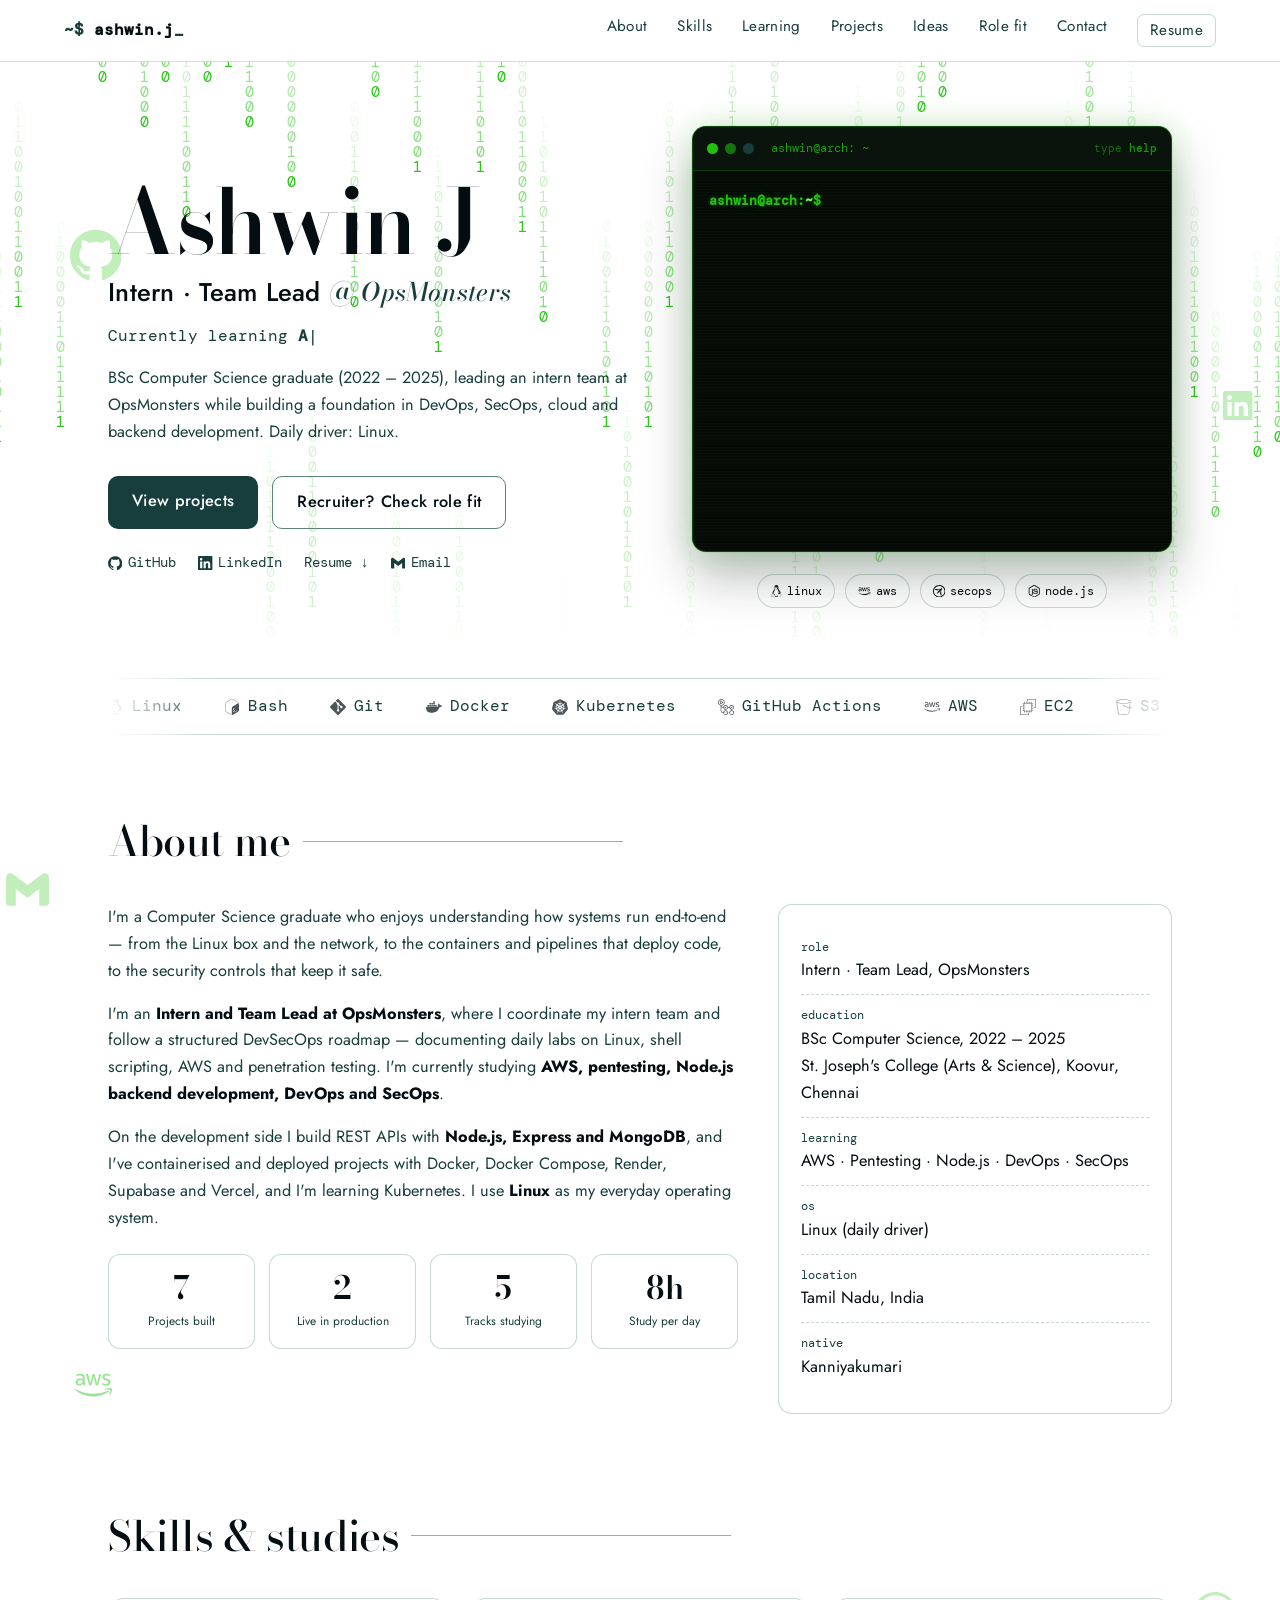
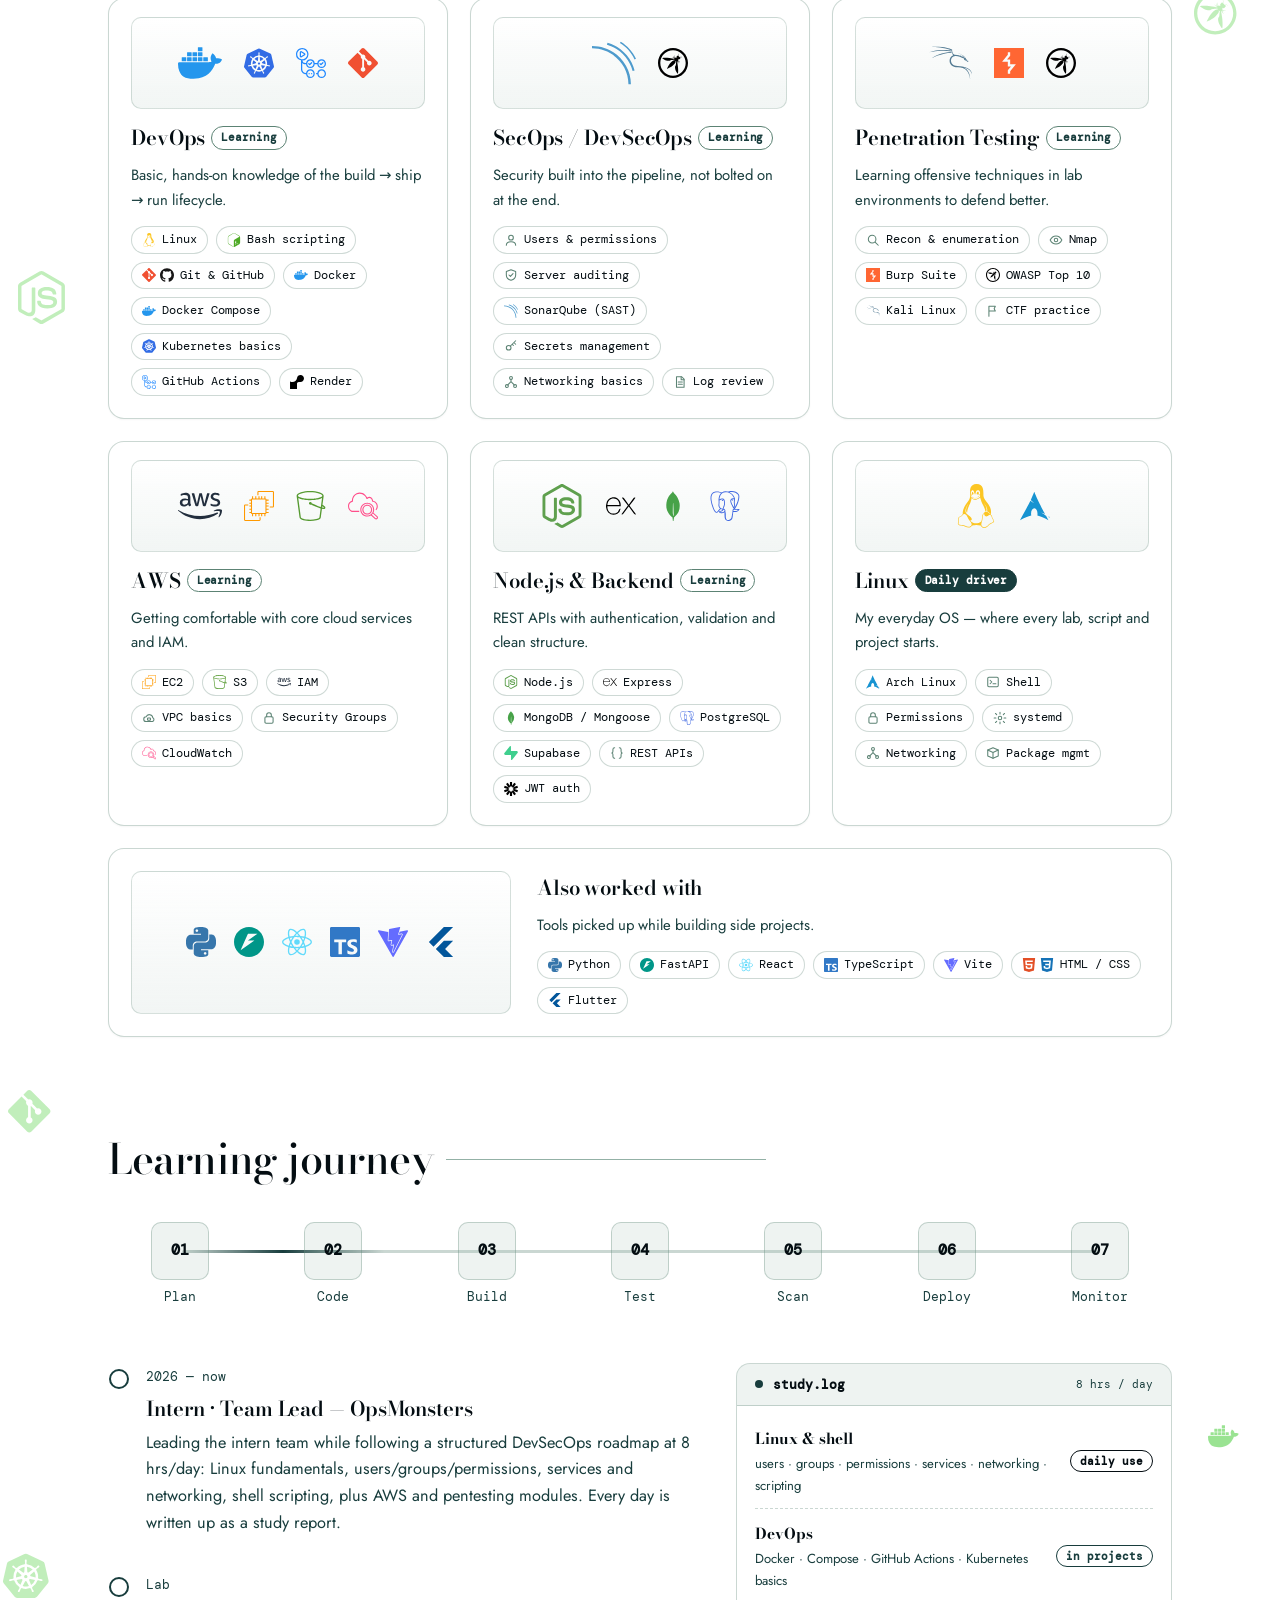
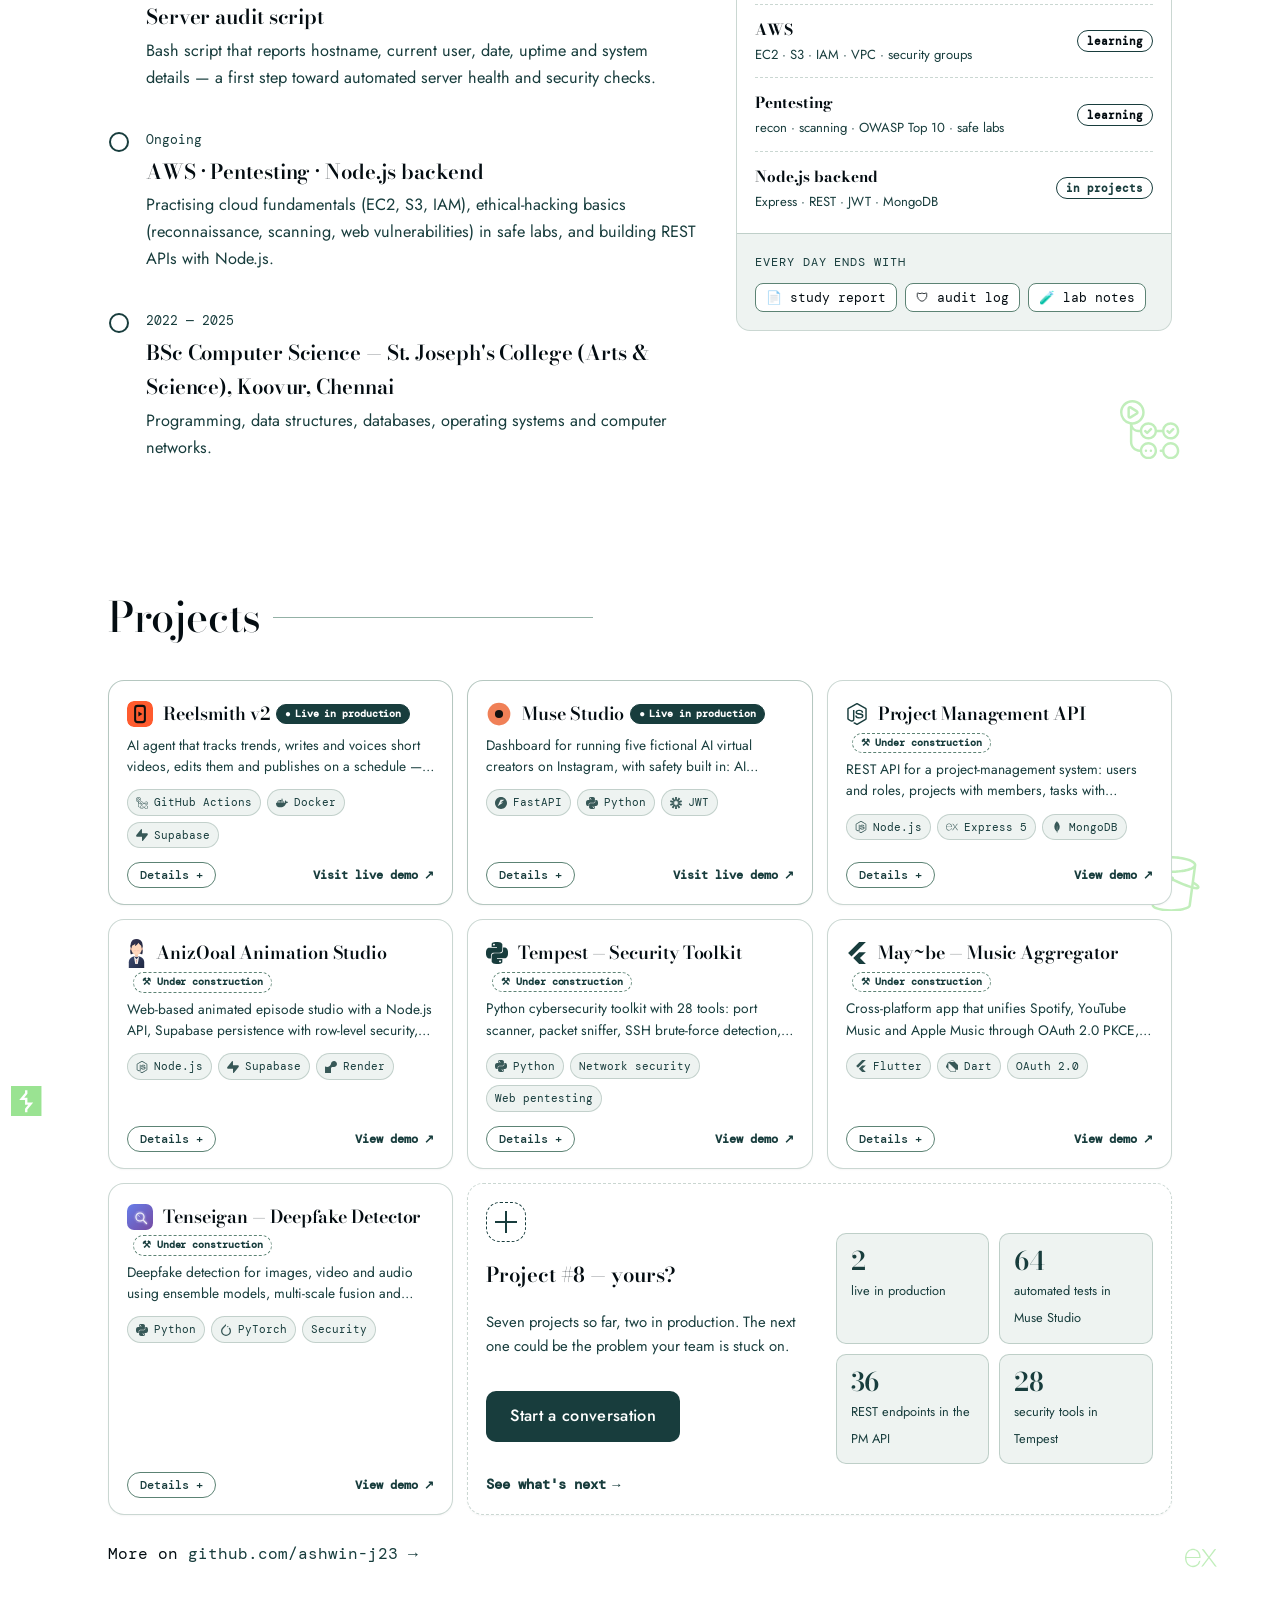
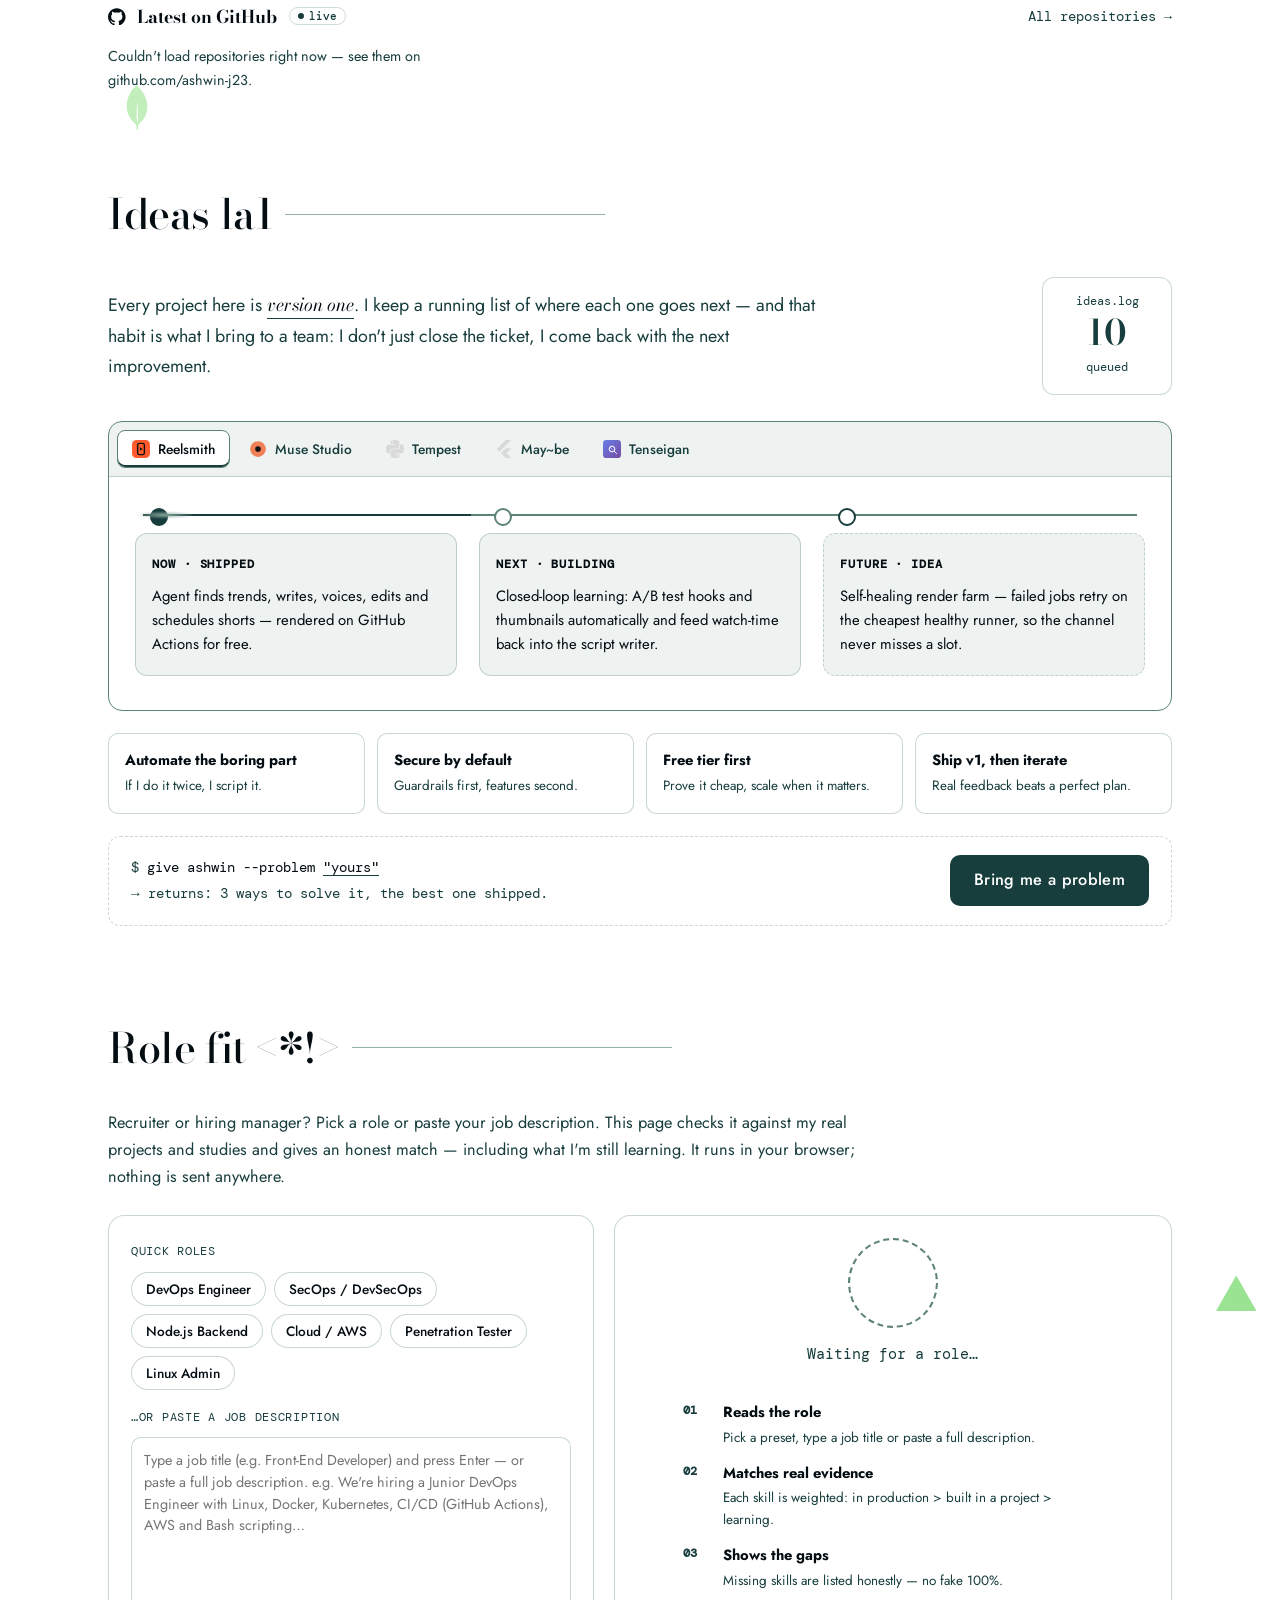
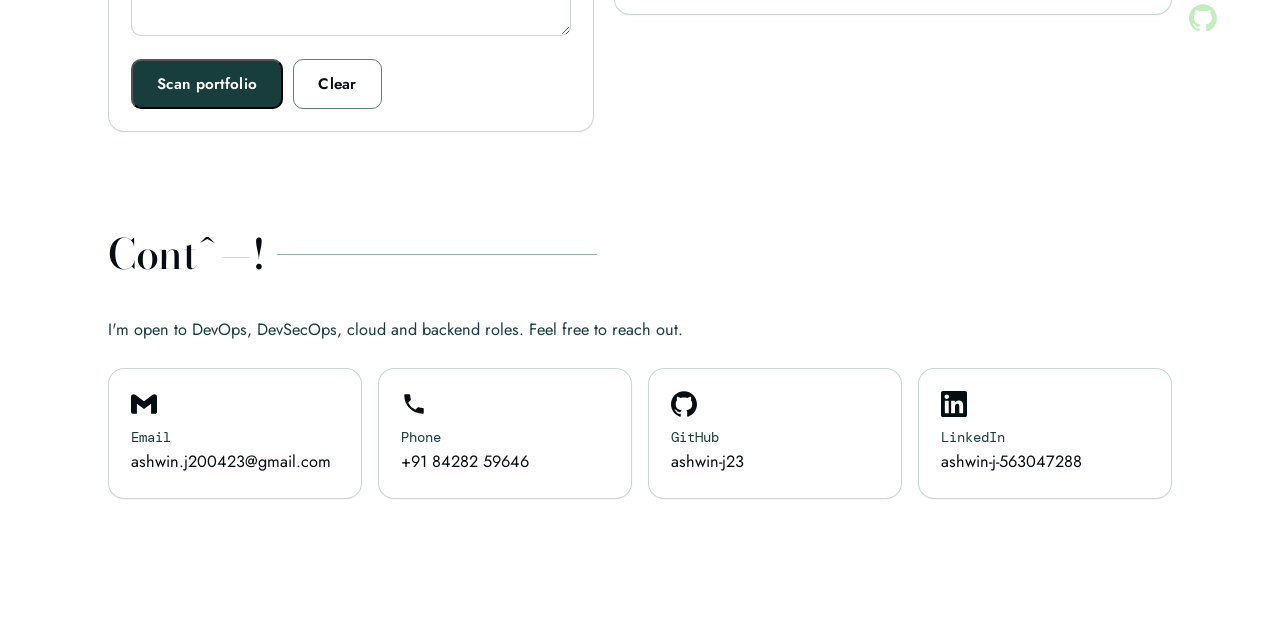
==== commit 70f79d1c: "Skills: wider logo panel on the 'Also worked with' card" ====
--- a/index.html
+++ b/index.html
@@ -33,7 +33,7 @@
   <link rel="preconnect" href="https://fonts.gstatic.com" crossorigin />
   <link href="https://fonts.googleapis.com/css2?family=Bodoni+Moda:ital,opsz,wght@0,6..96,400..800;1,6..96,400..800&amp;family=Jost:wght@300..700&amp;family=DM+Mono:wght@400;500&amp;display=swap" rel="stylesheet" />
   <script src="intro-gate.js"></script>
-  <link rel="stylesheet" href="style.css?v=20261109f" />
+  <link rel="stylesheet" href="style.css?v=20261109g" />
 </head>
 <body>
   <div class="intro" id="intro" role="dialog" aria-modal="true" aria-label="Opening — identity scan">
@@ -601,6 +601,6 @@
     <div class="mail-pop-addr">ashwin.j200423@gmail.com</div>
   </div>
 
-  <script src="script.js?v=20261109f"></script>
+  <script src="script.js?v=20261109g"></script>
 </body>
 </html>
--- a/style.css
+++ b/style.css
@@ -1205,3 +1205,4 @@
 @keyframes lgFloat { 50% { translate: 0 -5px; } }
 #skills .cards .wide .viz.logos { height: 100%; min-height: 110px; gap: 20px; flex-wrap: wrap; }
 @media (max-width: 520px) { #skills .viz.logos { gap: 16px; } #skills .viz.logos .lg { width: 26px; height: 26px; } #skills .viz.logos .lg.big { width: 38px; height: 38px; } }
+@media (min-width: 901px) { #skills .cards .wide { grid-template-columns: 380px 1fr; } #skills .cards .wide .viz.logos { flex-wrap: nowrap; gap: 18px; } }
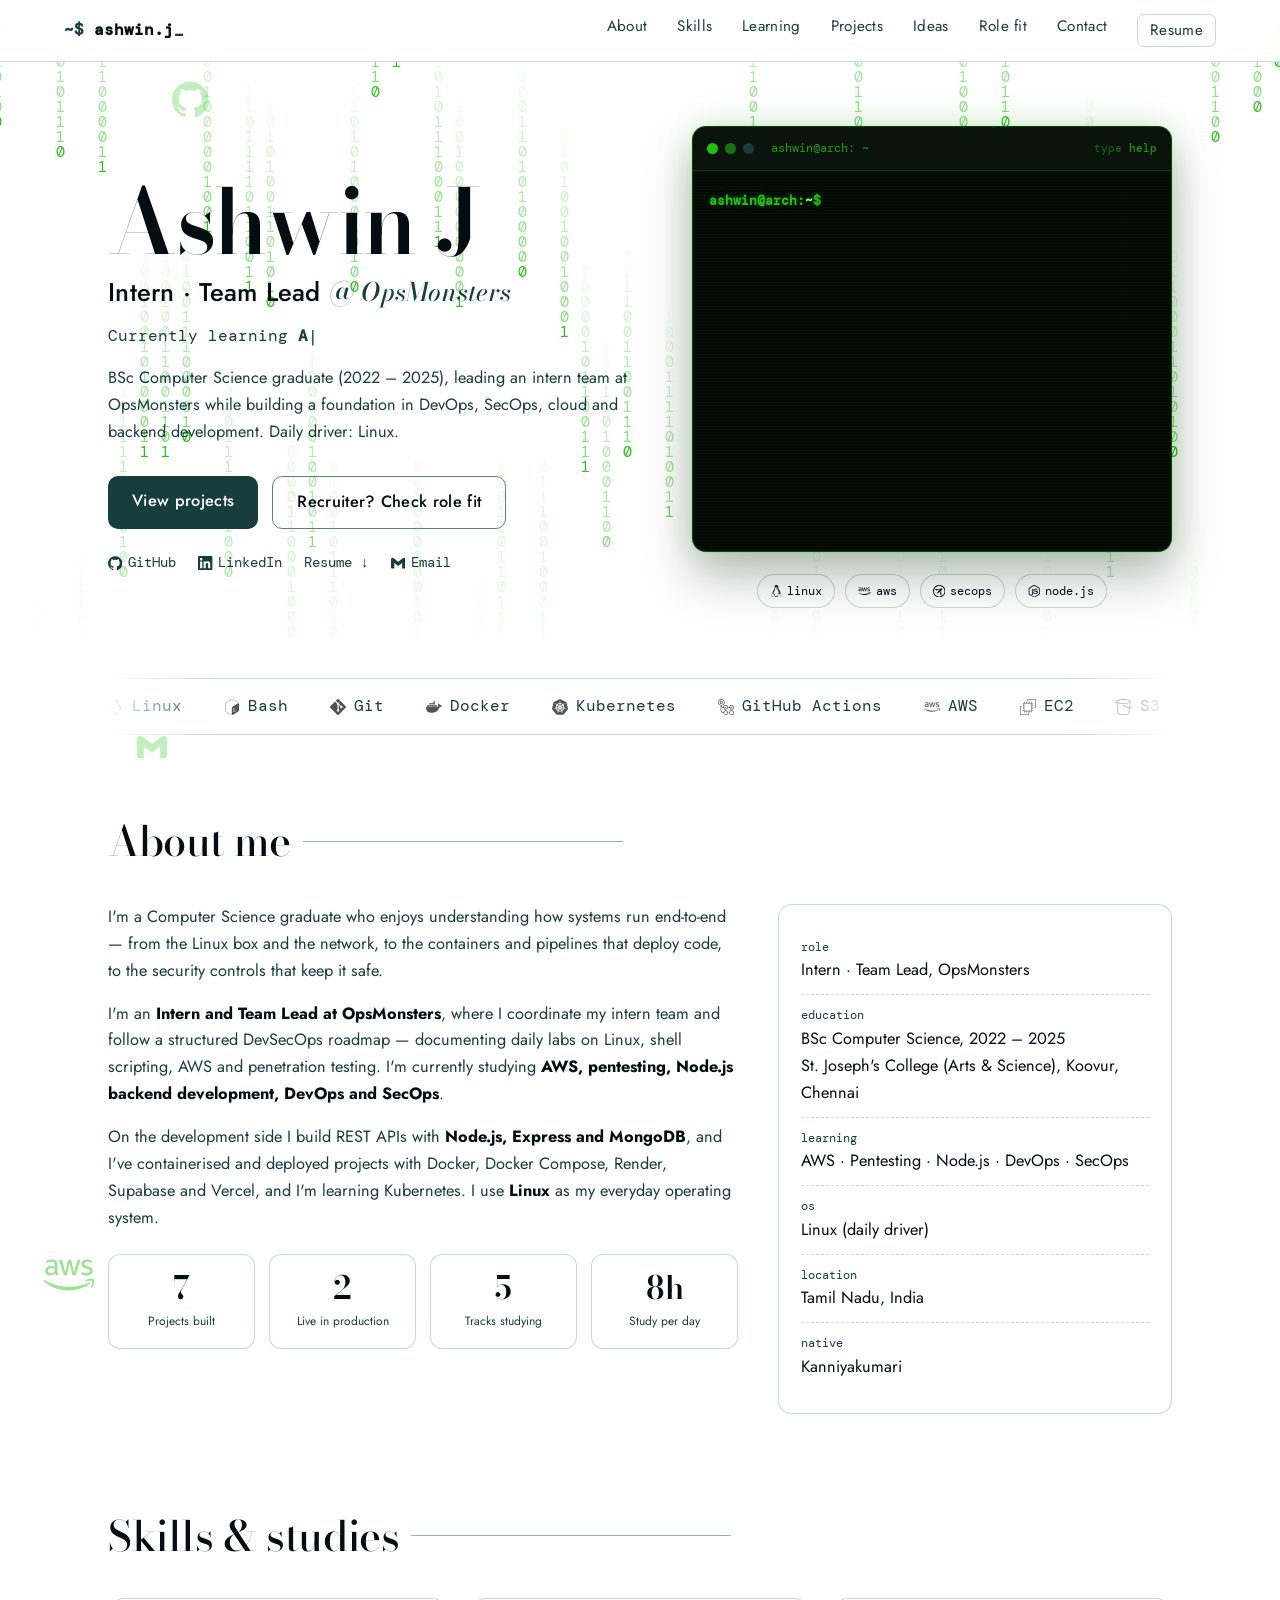
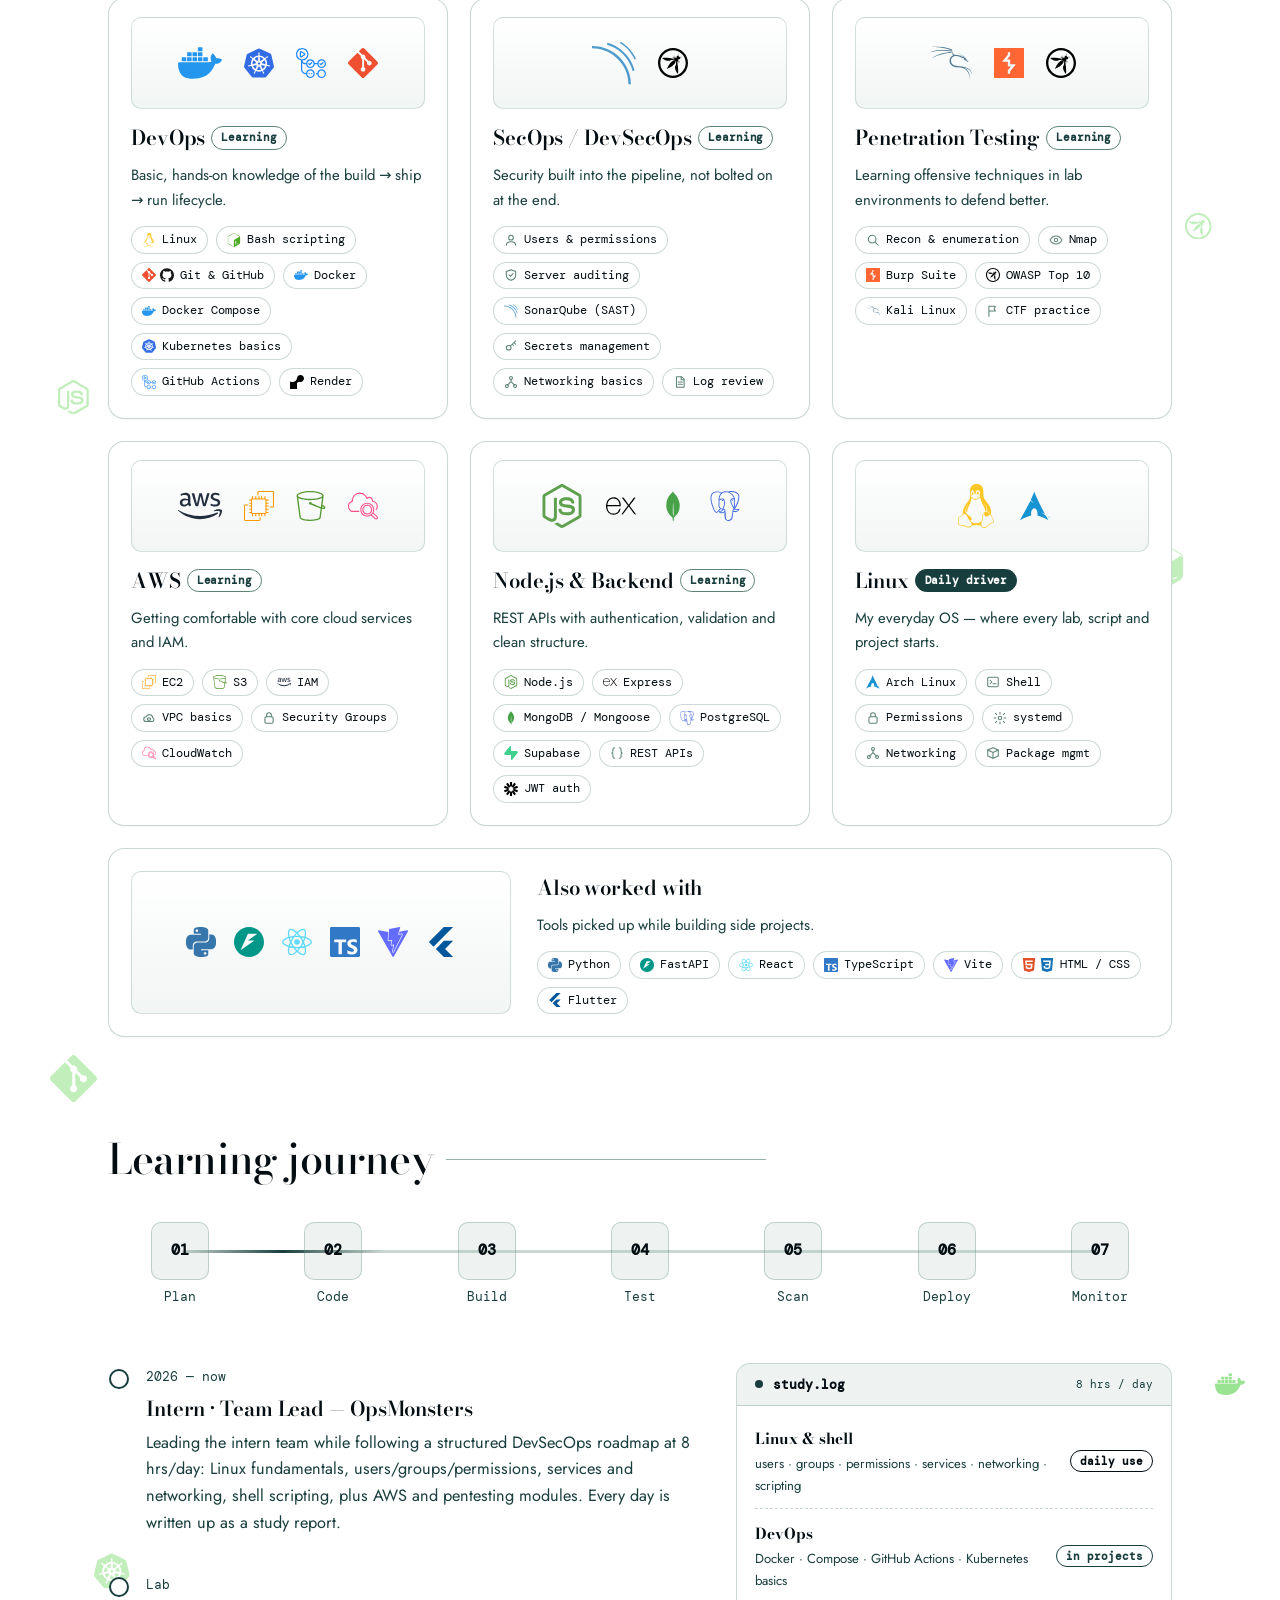
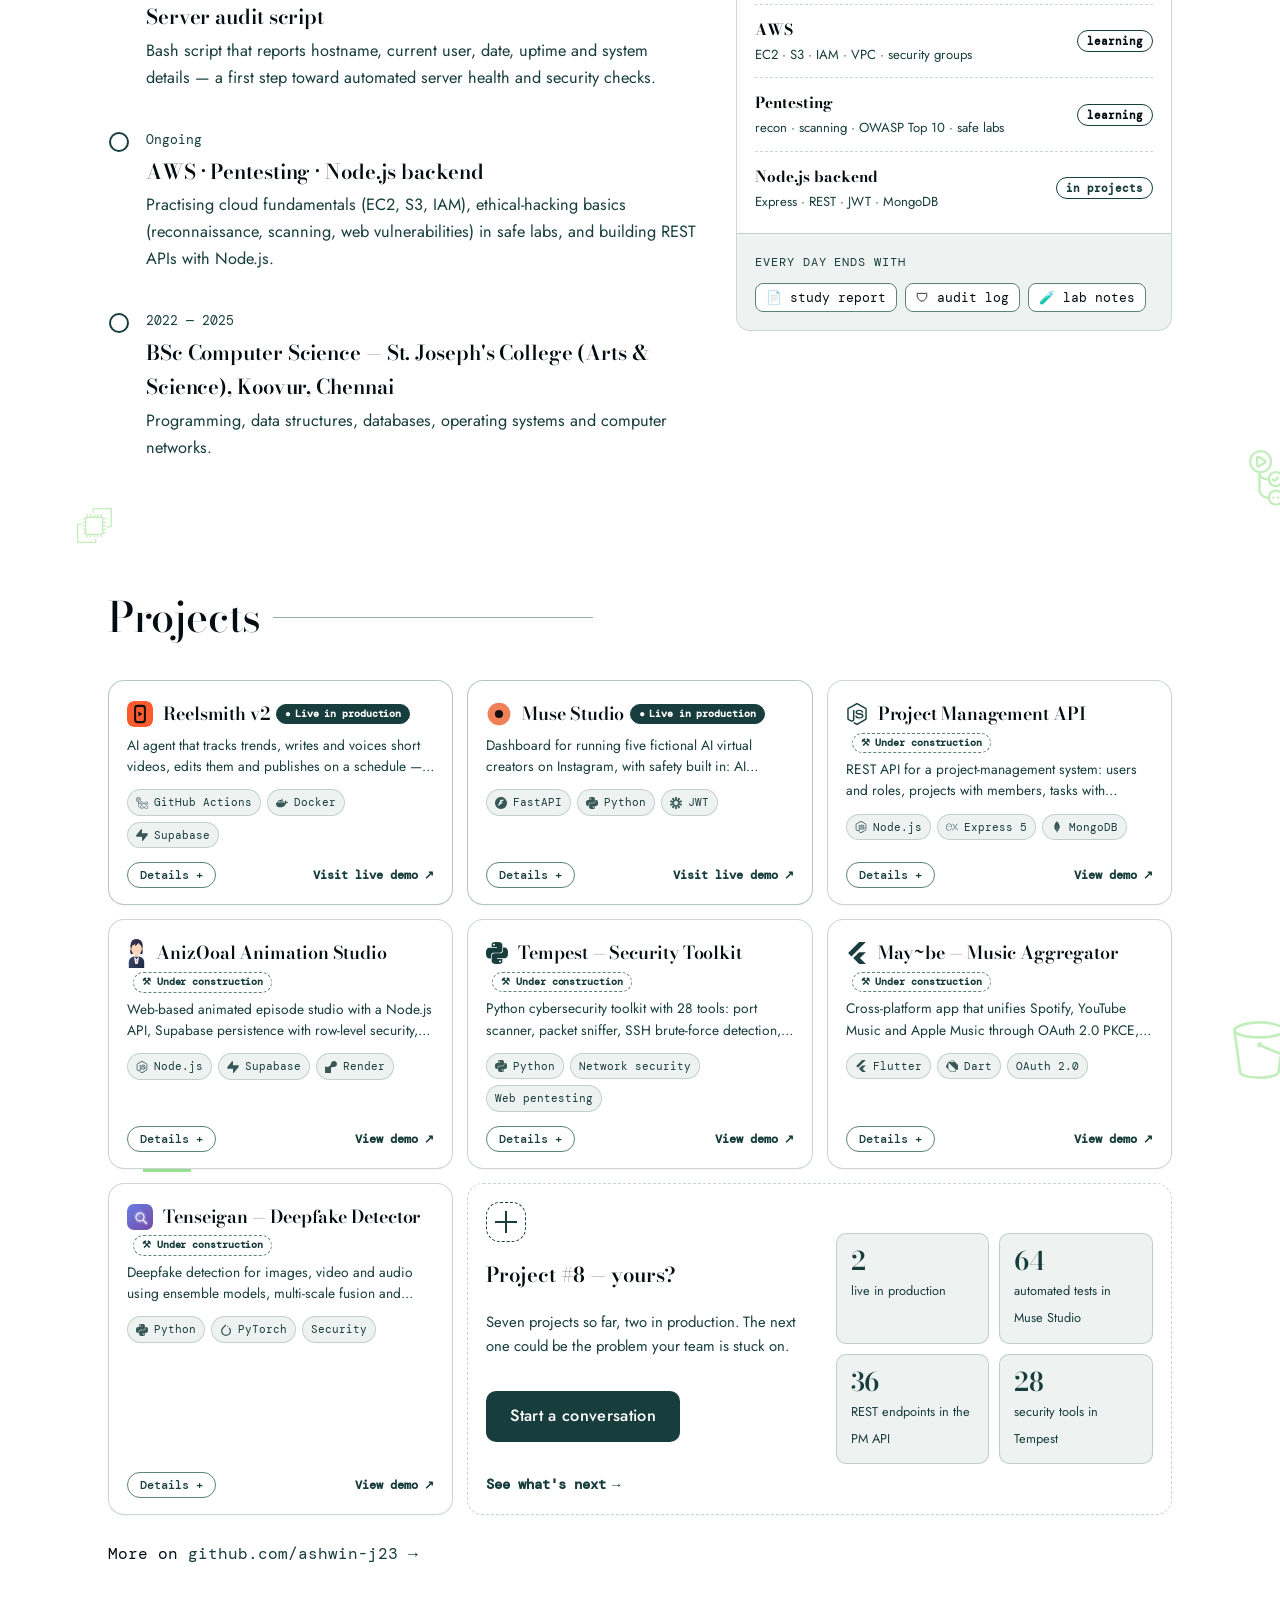
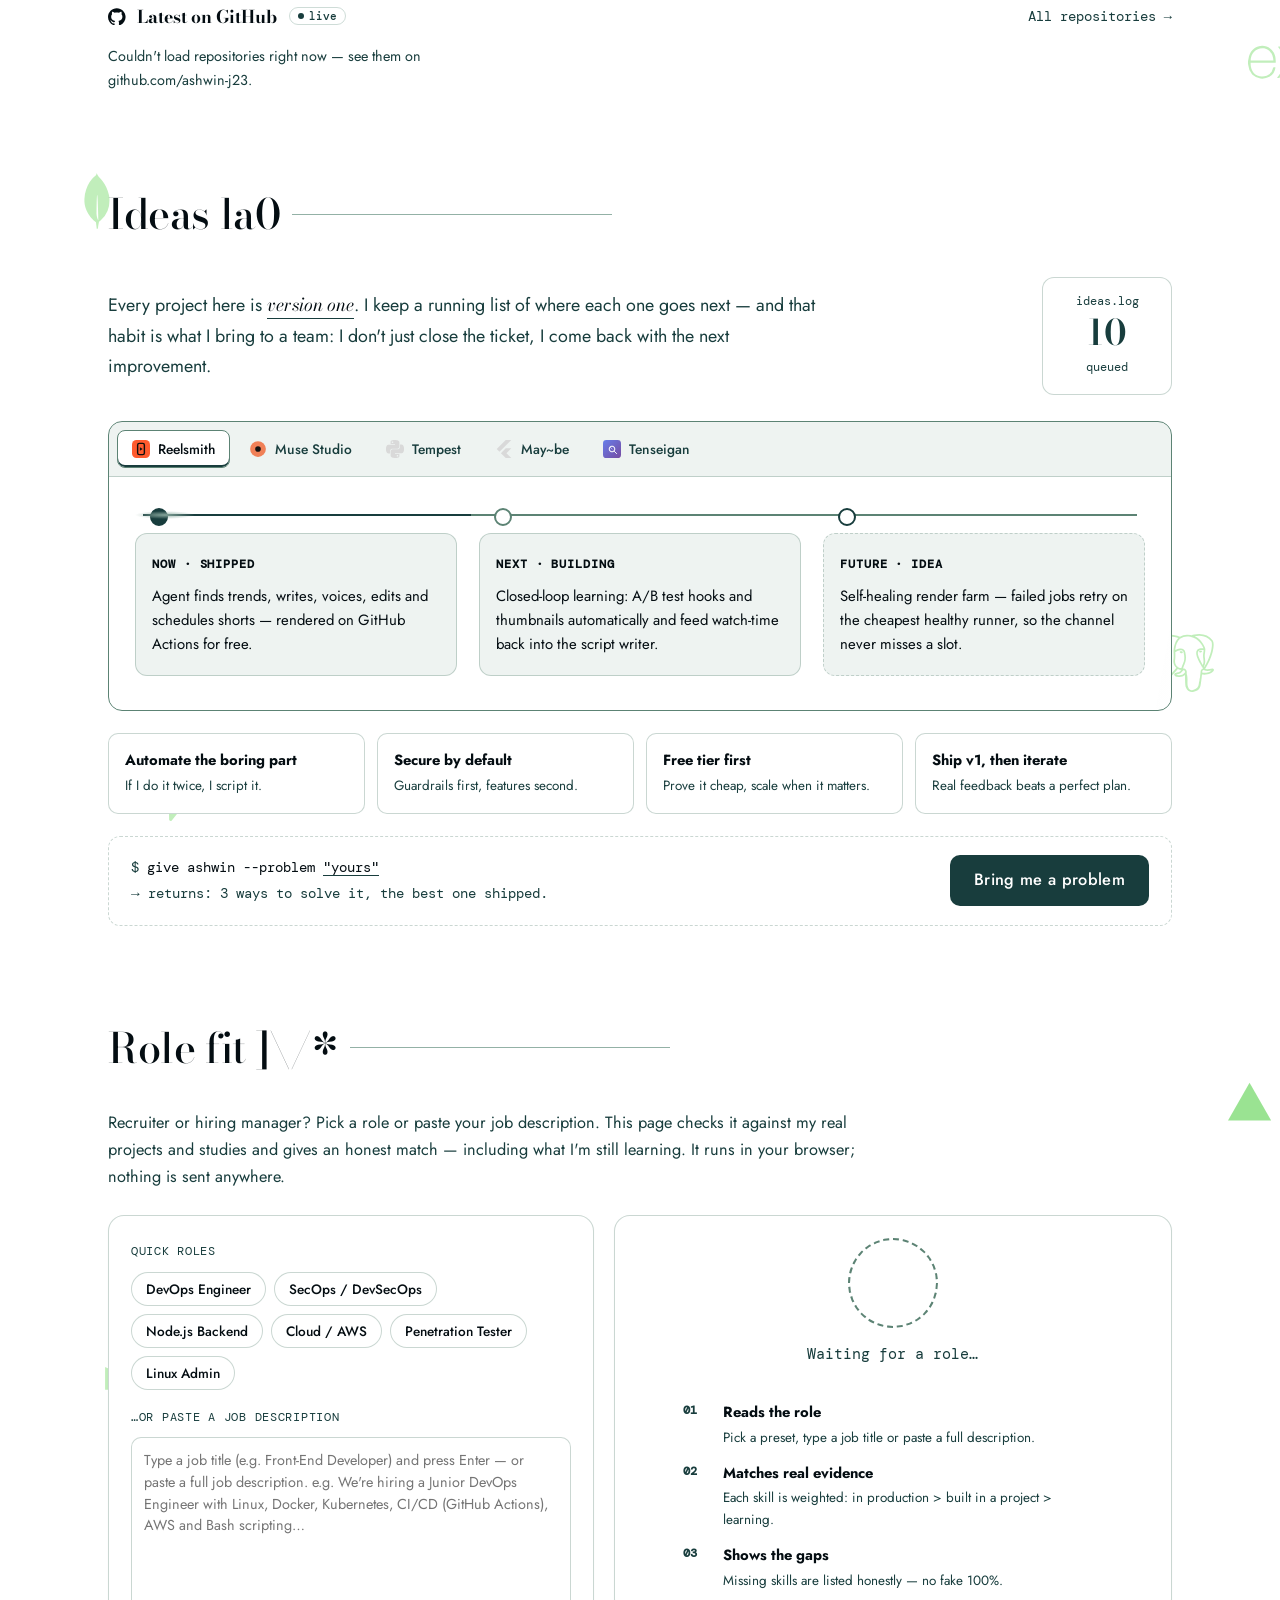
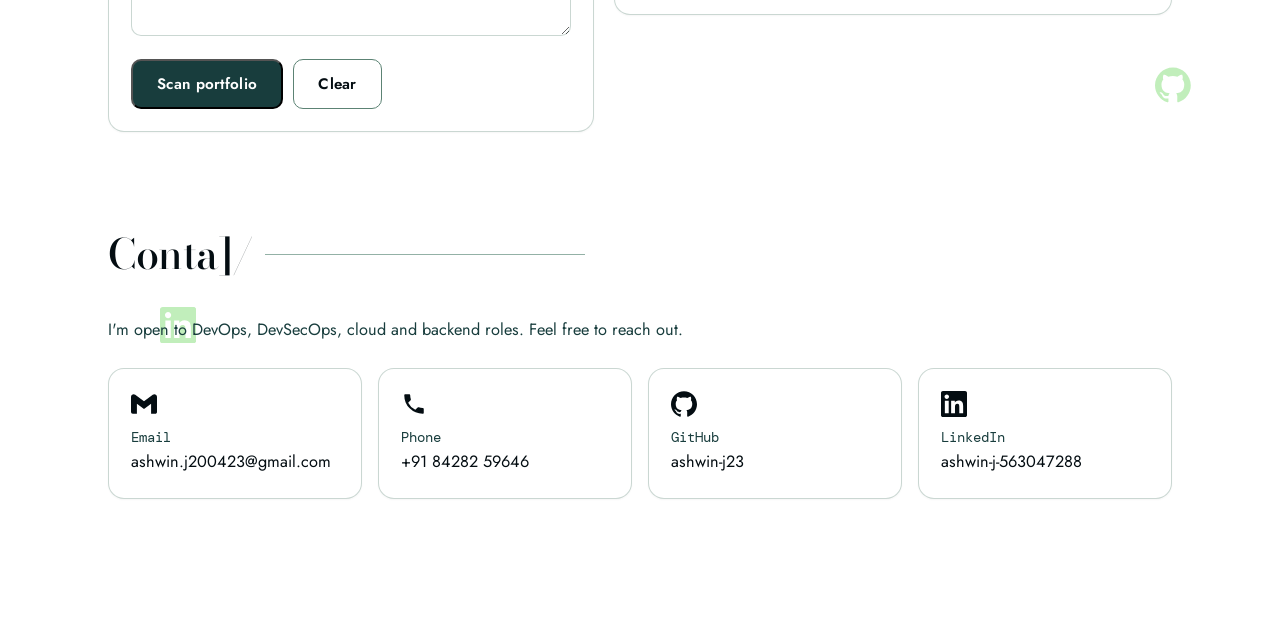
==== commit 1e0bd4b1: "Demos open in the same tab; Back to portfolio returns to where you were" ====
--- a/index.html
+++ b/index.html
@@ -33,7 +33,7 @@
   <link rel="preconnect" href="https://fonts.gstatic.com" crossorigin />
   <link href="https://fonts.googleapis.com/css2?family=Bodoni+Moda:ital,opsz,wght@0,6..96,400..800;1,6..96,400..800&amp;family=Jost:wght@300..700&amp;family=DM+Mono:wght@400;500&amp;display=swap" rel="stylesheet" />
   <script src="intro-gate.js"></script>
-  <link rel="stylesheet" href="style.css?v=20261109g" />
+  <link rel="stylesheet" href="style.css?v=20261109h" />
 </head>
 <body>
   <div class="intro" id="intro" role="dialog" aria-modal="true" aria-label="Opening — identity scan">
@@ -315,7 +315,7 @@
             <div><dt>Safety</dt><dd>Tragedies, elections and NSFW topics are filtered out, and nothing is posted without approval until autopilot is switched on.</dd></div>
           </dl>
           <ul class="tags"><li><svg class="si" viewBox="0 0 24 24" aria-hidden="true" focusable="false"><title>GitHub Actions</title><path d="M10.984 13.836a.5.5 0 0 1-.353-.146l-.745-.743a.5.5 0 1 1 .706-.708l.392.391 1.181-1.18a.5.5 0 0 1 .708.707l-1.535 1.533a.504.504 0 0 1-.354.146zm9.353-.147l1.534-1.532a.5.5 0 0 0-.707-.707l-1.181 1.18-.392-.391a.5.5 0 1 0-.706.708l.746.743a.497.497 0 0 0 .706-.001zM4.527 7.452l2.557-1.585A1 1 0 0 0 7.09 4.17L4.533 2.56A1 1 0 0 0 3 3.406v3.196a1.001 1.001 0 0 0 1.527.85zm2.03-2.436L4 6.602V3.406l2.557 1.61zM24 12.5c0 1.93-1.57 3.5-3.5 3.5a3.503 3.503 0 0 1-3.46-3h-2.08a3.503 3.503 0 0 1-3.46 3 3.502 3.502 0 0 1-3.46-3h-.558c-.972 0-1.85-.399-2.482-1.042V17c0 1.654 1.346 3 3 3h.04c.244-1.693 1.7-3 3.46-3 1.93 0 3.5 1.57 3.5 3.5S13.43 24 11.5 24a3.502 3.502 0 0 1-3.46-3H8c-2.206 0-4-1.794-4-4V9.899A5.008 5.008 0 0 1 0 5c0-2.757 2.243-5 5-5s5 2.243 5 5a5.005 5.005 0 0 1-4.952 4.998A2.482 2.482 0 0 0 7.482 12h.558c.244-1.693 1.7-3 3.46-3a3.502 3.502 0 0 1 3.46 3h2.08a3.503 3.503 0 0 1 3.46-3c1.93 0 3.5 1.57 3.5 3.5zm-15 8c0 1.378 1.122 2.5 2.5 2.5s2.5-1.122 2.5-2.5-1.122-2.5-2.5-2.5S9 19.122 9 20.5zM5 9c2.206 0 4-1.794 4-4S7.206 1 5 1 1 2.794 1 5s1.794 4 4 4zm9 3.5c0-1.378-1.122-2.5-2.5-2.5S9 11.122 9 12.5s1.122 2.5 2.5 2.5 2.5-1.122 2.5-2.5zm9 0c0-1.378-1.122-2.5-2.5-2.5S18 11.122 18 12.5s1.122 2.5 2.5 2.5 2.5-1.122 2.5-2.5zm-13 8a.5.5 0 1 0 1 0 .5.5 0 0 0-1 0zm2 0a.5.5 0 1 0 1 0 .5.5 0 0 0-1 0zm12 0c0 1.93-1.57 3.5-3.5 3.5a3.503 3.503 0 0 1-3.46-3.002c-.007.001-.013.005-.021.005l-.506.017h-.017a.5.5 0 0 1-.016-.999l.506-.017c.018-.002.035.006.052.007A3.503 3.503 0 0 1 20.5 17c1.93 0 3.5 1.57 3.5 3.5zm-1 0c0-1.378-1.122-2.5-2.5-2.5S18 19.122 18 20.5s1.122 2.5 2.5 2.5 2.5-1.122 2.5-2.5z"/></svg>GitHub Actions</li><li><svg class="si" viewBox="0 0 24 24" aria-hidden="true" focusable="false"><title>Docker</title><path d="M13.983 11.078h2.119a.186.186 0 00.186-.185V9.006a.186.186 0 00-.186-.186h-2.119a.185.185 0 00-.185.185v1.888c0 .102.083.185.185.185m-2.954-5.43h2.118a.186.186 0 00.186-.186V3.574a.186.186 0 00-.186-.185h-2.118a.185.185 0 00-.185.185v1.888c0 .102.082.185.185.185m0 2.716h2.118a.187.187 0 00.186-.186V6.29a.186.186 0 00-.186-.185h-2.118a.185.185 0 00-.185.185v1.887c0 .102.082.185.185.186m-2.93 0h2.12a.186.186 0 00.184-.186V6.29a.185.185 0 00-.185-.185H8.1a.185.185 0 00-.185.185v1.887c0 .102.083.185.185.186m-2.964 0h2.119a.186.186 0 00.185-.186V6.29a.185.185 0 00-.185-.185H5.136a.186.186 0 00-.186.185v1.887c0 .102.084.185.186.186m5.893 2.715h2.118a.186.186 0 00.186-.185V9.006a.186.186 0 00-.186-.186h-2.118a.185.185 0 00-.185.185v1.888c0 .102.082.185.185.185m-2.93 0h2.12a.185.185 0 00.184-.185V9.006a.185.185 0 00-.184-.186h-2.12a.185.185 0 00-.184.185v1.888c0 .102.083.185.185.185m-2.964 0h2.119a.185.185 0 00.185-.185V9.006a.185.185 0 00-.184-.186h-2.12a.186.186 0 00-.186.186v1.887c0 .102.084.185.186.185m-2.92 0h2.12a.185.185 0 00.184-.185V9.006a.185.185 0 00-.184-.186h-2.12a.185.185 0 00-.184.185v1.888c0 .102.082.185.185.185M23.763 9.89c-.065-.051-.672-.51-1.954-.51-.338.001-.676.03-1.01.087-.248-1.7-1.653-2.53-1.716-2.566l-.344-.199-.226.327c-.284.438-.49.922-.612 1.43-.23.97-.09 1.882.403 2.661-.595.332-1.55.413-1.744.42H.751a.751.751 0 00-.75.748 11.376 11.376 0 00.692 4.062c.545 1.428 1.355 2.48 2.41 3.124 1.18.723 3.1 1.137 5.275 1.137.983.003 1.963-.086 2.93-.266a12.248 12.248 0 003.823-1.389c.98-.567 1.86-1.288 2.61-2.136 1.252-1.418 1.998-2.997 2.553-4.4h.221c1.372 0 2.215-.549 2.68-1.009.309-.293.55-.65.707-1.046l.098-.288Z"/></svg>Docker</li><li><svg class="si" viewBox="0 0 24 24" aria-hidden="true" focusable="false"><title>Supabase</title><path d="M11.9 1.036c-.015-.986-1.26-1.41-1.874-.637L.764 12.05C-.33 13.427.65 15.455 2.409 15.455h9.579l.113 7.51c.014.985 1.259 1.408 1.873.636l9.262-11.653c1.093-1.375.113-3.403-1.645-3.403h-9.642z"/></svg>Supabase</li><li><svg class="si" viewBox="0 0 24 24" aria-hidden="true" focusable="false"><title>Python</title><path d="M14.25.18l.9.2.73.26.59.3.45.32.34.34.25.34.16.33.1.3.04.26.02.2-.01.13V8.5l-.05.63-.13.55-.21.46-.26.38-.3.31-.33.25-.35.19-.35.14-.33.1-.3.07-.26.04-.21.02H8.77l-.69.05-.59.14-.5.22-.41.27-.33.32-.27.35-.2.36-.15.37-.1.35-.07.32-.04.27-.02.21v3.06H3.17l-.21-.03-.28-.07-.32-.12-.35-.18-.36-.26-.36-.36-.35-.46-.32-.59-.28-.73-.21-.88-.14-1.05-.05-1.23.06-1.22.16-1.04.24-.87.32-.71.36-.57.4-.44.42-.33.42-.24.4-.16.36-.1.32-.05.24-.01h.16l.06.01h8.16v-.83H6.18l-.01-2.75-.02-.37.05-.34.11-.31.17-.28.25-.26.31-.23.38-.2.44-.18.51-.15.58-.12.64-.1.71-.06.77-.04.84-.02 1.27.05zm-6.3 1.98l-.23.33-.08.41.08.41.23.34.33.22.41.09.41-.09.33-.22.23-.34.08-.41-.08-.41-.23-.33-.33-.22-.41-.09-.41.09zm13.09 3.95l.28.06.32.12.35.18.36.27.36.35.35.47.32.59.28.73.21.88.14 1.04.05 1.23-.06 1.23-.16 1.04-.24.86-.32.71-.36.57-.4.45-.42.33-.42.24-.4.16-.36.09-.32.05-.24.02-.16-.01h-8.22v.82h5.84l.01 2.76.02.36-.05.34-.11.31-.17.29-.25.25-.31.24-.38.2-.44.17-.51.15-.58.13-.64.09-.71.07-.77.04-.84.01-1.27-.04-1.07-.14-.9-.2-.73-.25-.59-.3-.45-.33-.34-.34-.25-.34-.16-.33-.1-.3-.04-.25-.02-.2.01-.13v-5.34l.05-.64.13-.54.21-.46.26-.38.3-.32.33-.24.35-.2.35-.14.33-.1.3-.06.26-.04.21-.02.13-.01h5.84l.69-.05.59-.14.5-.21.41-.28.33-.32.27-.35.2-.36.15-.36.1-.35.07-.32.04-.28.02-.21V6.07h2.09l.14.01zm-6.47 14.25l-.23.33-.08.41.08.41.23.33.33.23.41.08.41-.08.33-.23.23-.33.08-.41-.08-.41-.23-.33-.33-.23-.41-.08-.41.08z"/></svg>Python</li><li><svg class="si" viewBox="0 0 24 24" aria-hidden="true" focusable="false"><title>Vercel</title><path d="M24 22.525H0l12-21.05 12 21.05z"/></svg>Vercel</li></ul>
-          <a class="visit" href="demos/reelsmith.html" target="_blank" rel="noopener">Visit live demo <span>↗</span></a>
+          <a class="visit" href="demos/reelsmith.html">Visit live demo <span>↗</span></a>
         </article>
 
         <article class="card project live tilt">
@@ -331,7 +331,7 @@
             <div><dt>Rules built in</dt><dd>AI disclosure on every post, SFW check, posting limits, duplicate checks and a kill switch — covered by 64 automated tests.</dd></div>
           </dl>
           <ul class="tags"><li><svg class="si" viewBox="0 0 24 24" aria-hidden="true" focusable="false"><title>FastAPI</title><path d="M12 .0387C5.3729.0384.0003 5.3931 0 11.9988c-.001 6.6066 5.372 11.9628 12 11.9625 6.628.0003 12.001-5.3559 12-11.9625-.0003-6.6057-5.3729-11.9604-12-11.96m-.829 5.4153h7.55l-7.5805 5.3284h5.1828L5.279 18.5436q2.9466-6.5444 5.892-13.0896"/></svg>FastAPI</li><li><svg class="si" viewBox="0 0 24 24" aria-hidden="true" focusable="false"><title>Python</title><path d="M14.25.18l.9.2.73.26.59.3.45.32.34.34.25.34.16.33.1.3.04.26.02.2-.01.13V8.5l-.05.63-.13.55-.21.46-.26.38-.3.31-.33.25-.35.19-.35.14-.33.1-.3.07-.26.04-.21.02H8.77l-.69.05-.59.14-.5.22-.41.27-.33.32-.27.35-.2.36-.15.37-.1.35-.07.32-.04.27-.02.21v3.06H3.17l-.21-.03-.28-.07-.32-.12-.35-.18-.36-.26-.36-.36-.35-.46-.32-.59-.28-.73-.21-.88-.14-1.05-.05-1.23.06-1.22.16-1.04.24-.87.32-.71.36-.57.4-.44.42-.33.42-.24.4-.16.36-.1.32-.05.24-.01h.16l.06.01h8.16v-.83H6.18l-.01-2.75-.02-.37.05-.34.11-.31.17-.28.25-.26.31-.23.38-.2.44-.18.51-.15.58-.12.64-.1.71-.06.77-.04.84-.02 1.27.05zm-6.3 1.98l-.23.33-.08.41.08.41.23.34.33.22.41.09.41-.09.33-.22.23-.34.08-.41-.08-.41-.23-.33-.33-.22-.41-.09-.41.09zm13.09 3.95l.28.06.32.12.35.18.36.27.36.35.35.47.32.59.28.73.21.88.14 1.04.05 1.23-.06 1.23-.16 1.04-.24.86-.32.71-.36.57-.4.45-.42.33-.42.24-.4.16-.36.09-.32.05-.24.02-.16-.01h-8.22v.82h5.84l.01 2.76.02.36-.05.34-.11.31-.17.29-.25.25-.31.24-.38.2-.44.17-.51.15-.58.13-.64.09-.71.07-.77.04-.84.01-1.27-.04-1.07-.14-.9-.2-.73-.25-.59-.3-.45-.33-.34-.34-.25-.34-.16-.33-.1-.3-.04-.25-.02-.2.01-.13v-5.34l.05-.64.13-.54.21-.46.26-.38.3-.32.33-.24.35-.2.35-.14.33-.1.3-.06.26-.04.21-.02.13-.01h5.84l.69-.05.59-.14.5-.21.41-.28.33-.32.27-.35.2-.36.15-.36.1-.35.07-.32.04-.28.02-.21V6.07h2.09l.14.01zm-6.47 14.25l-.23.33-.08.41.08.41.23.33.33.23.41.08.41-.08.33-.23.23-.33.08-.41-.08-.41-.23-.33-.33-.23-.41-.08-.41.08z"/></svg>Python</li><li><svg class="si" viewBox="0 0 24 24" aria-hidden="true" focusable="false"><title>JSON Web Tokens</title><path d="M10.2 0v6.456L12 8.928l1.8-2.472V0zm3.6 6.456v3.072l2.904-.96L20.52 3.36l-2.928-2.136zm2.904 2.112l-1.8 2.496 2.928.936 6.144-1.992-1.128-3.432zM17.832 12l-2.928.936 1.8 2.496 6.144 1.992 1.128-3.432zm-1.128 3.432l-2.904-.96v3.072l3.792 5.232 2.928-2.136zM13.8 17.544L12 15.072l-1.8 2.472V24h3.6zm-3.6 0v-3.072l-2.904.96L3.48 20.64l2.928 2.136zm-2.904-2.112l1.8-2.496L6.168 12 .024 13.992l1.128 3.432zM6.168 12l2.928-.936-1.8-2.496-6.144-1.992-1.128 3.432zm1.128-3.432l2.904.96V6.456L6.408 1.224 3.48 3.36Z"/></svg>JWT</li><li><svg class="si" viewBox="0 0 24 24" aria-hidden="true" focusable="false"><title>Docker</title><path d="M13.983 11.078h2.119a.186.186 0 00.186-.185V9.006a.186.186 0 00-.186-.186h-2.119a.185.185 0 00-.185.185v1.888c0 .102.083.185.185.185m-2.954-5.43h2.118a.186.186 0 00.186-.186V3.574a.186.186 0 00-.186-.185h-2.118a.185.185 0 00-.185.185v1.888c0 .102.082.185.185.185m0 2.716h2.118a.187.187 0 00.186-.186V6.29a.186.186 0 00-.186-.185h-2.118a.185.185 0 00-.185.185v1.887c0 .102.082.185.185.186m-2.93 0h2.12a.186.186 0 00.184-.186V6.29a.185.185 0 00-.185-.185H8.1a.185.185 0 00-.185.185v1.887c0 .102.083.185.185.186m-2.964 0h2.119a.186.186 0 00.185-.186V6.29a.185.185 0 00-.185-.185H5.136a.186.186 0 00-.186.185v1.887c0 .102.084.185.186.186m5.893 2.715h2.118a.186.186 0 00.186-.185V9.006a.186.186 0 00-.186-.186h-2.118a.185.185 0 00-.185.185v1.888c0 .102.082.185.185.185m-2.93 0h2.12a.185.185 0 00.184-.185V9.006a.185.185 0 00-.184-.186h-2.12a.185.185 0 00-.184.185v1.888c0 .102.083.185.185.185m-2.964 0h2.119a.185.185 0 00.185-.185V9.006a.185.185 0 00-.184-.186h-2.12a.186.186 0 00-.186.186v1.887c0 .102.084.185.186.185m-2.92 0h2.12a.185.185 0 00.184-.185V9.006a.185.185 0 00-.184-.186h-2.12a.185.185 0 00-.184.185v1.888c0 .102.082.185.185.185M23.763 9.89c-.065-.051-.672-.51-1.954-.51-.338.001-.676.03-1.01.087-.248-1.7-1.653-2.53-1.716-2.566l-.344-.199-.226.327c-.284.438-.49.922-.612 1.43-.23.97-.09 1.882.403 2.661-.595.332-1.55.413-1.744.42H.751a.751.751 0 00-.75.748 11.376 11.376 0 00.692 4.062c.545 1.428 1.355 2.48 2.41 3.124 1.18.723 3.1 1.137 5.275 1.137.983.003 1.963-.086 2.93-.266a12.248 12.248 0 003.823-1.389c.98-.567 1.86-1.288 2.61-2.136 1.252-1.418 1.998-2.997 2.553-4.4h.221c1.372 0 2.215-.549 2.68-1.009.309-.293.55-.65.707-1.046l.098-.288Z"/></svg>Docker</li><li><svg class="si" viewBox="0 0 24 24" aria-hidden="true" focusable="false"><title>Vercel</title><path d="M24 22.525H0l12-21.05 12 21.05z"/></svg>Vercel</li></ul>
-          <a class="visit" href="demos/muse-studio.html" target="_blank" rel="noopener">Visit live demo <span>↗</span></a>
+          <a class="visit" href="demos/muse-studio.html">Visit live demo <span>↗</span></a>
         </article>
 
         <article class="card project tilt">
@@ -347,7 +347,7 @@
             <div><dt>Security</dt><dd>Hashed passwords (bcrypt), login rate limiting, input validation and security headers.</dd></div>
           </dl>
           <ul class="tags"><li><svg class="si" viewBox="0 0 24 24" aria-hidden="true" focusable="false"><title>Node.js</title><path d="M11.998,24c-0.321,0-0.641-0.084-0.922-0.247l-2.936-1.737c-0.438-0.245-0.224-0.332-0.08-0.383 c0.585-0.203,0.703-0.25,1.328-0.604c0.065-0.037,0.151-0.023,0.218,0.017l2.256,1.339c0.082,0.045,0.197,0.045,0.272,0l8.795-5.076 c0.082-0.047,0.134-0.141,0.134-0.238V6.921c0-0.099-0.053-0.192-0.137-0.242l-8.791-5.072c-0.081-0.047-0.189-0.047-0.271,0 L3.075,6.68C2.99,6.729,2.936,6.825,2.936,6.921v10.15c0,0.097,0.054,0.189,0.139,0.235l2.409,1.392 c1.307,0.654,2.108-0.116,2.108-0.89V7.787c0-0.142,0.114-0.253,0.256-0.253h1.115c0.139,0,0.255,0.112,0.255,0.253v10.021 c0,1.745-0.95,2.745-2.604,2.745c-0.508,0-0.909,0-2.026-0.551L2.28,18.675c-0.57-0.329-0.922-0.945-0.922-1.604V6.921 c0-0.659,0.353-1.275,0.922-1.603l8.795-5.082c0.557-0.315,1.296-0.315,1.848,0l8.794,5.082c0.57,0.329,0.924,0.944,0.924,1.603 v10.15c0,0.659-0.354,1.273-0.924,1.604l-8.794,5.078C12.643,23.916,12.324,24,11.998,24z M19.099,13.993 c0-1.9-1.284-2.406-3.987-2.763c-2.731-0.361-3.009-0.548-3.009-1.187c0-0.528,0.235-1.233,2.258-1.233 c1.807,0,2.473,0.389,2.747,1.607c0.024,0.115,0.129,0.199,0.247,0.199h1.141c0.071,0,0.138-0.031,0.186-0.081 c0.048-0.054,0.074-0.123,0.067-0.196c-0.177-2.098-1.571-3.076-4.388-3.076c-2.508,0-4.004,1.058-4.004,2.833 c0,1.925,1.488,2.457,3.895,2.695c2.88,0.282,3.103,0.703,3.103,1.269c0,0.983-0.789,1.402-2.642,1.402 c-2.327,0-2.839-0.584-3.011-1.742c-0.02-0.124-0.126-0.215-0.253-0.215h-1.137c-0.141,0-0.254,0.112-0.254,0.253 c0,1.482,0.806,3.248,4.655,3.248C17.501,17.007,19.099,15.91,19.099,13.993z"/></svg>Node.js</li><li><svg class="si" viewBox="0 0 24 24" aria-hidden="true" focusable="false"><title>Express</title><path d="M24 18.588a1.529 1.529 0 01-1.895-.72l-3.45-4.771-.5-.667-4.003 5.444a1.466 1.466 0 01-1.802.708l5.158-6.92-4.798-6.251a1.595 1.595 0 011.9.666l3.576 4.83 3.596-4.81a1.435 1.435 0 011.788-.668L21.708 7.9l-2.522 3.283a.666.666 0 000 .994l4.804 6.412zM.002 11.576l.42-2.075c1.154-4.103 5.858-5.81 9.094-3.27 1.895 1.489 2.368 3.597 2.275 5.973H1.116C.943 16.447 4.005 19.009 7.92 17.7a4.078 4.078 0 002.582-2.876c.207-.666.548-.78 1.174-.588a5.417 5.417 0 01-2.589 3.957 6.272 6.272 0 01-7.306-.933 6.575 6.575 0 01-1.64-3.858c0-.235-.08-.455-.134-.666A88.33 88.33 0 010 11.577zm1.127-.286h9.654c-.06-3.076-2.001-5.258-4.59-5.278-2.882-.04-4.944 2.094-5.071 5.264z"/></svg>Express 5</li><li><svg class="si" viewBox="0 0 24 24" aria-hidden="true" focusable="false"><title>MongoDB</title><path d="M17.193 9.555c-1.264-5.58-4.252-7.414-4.573-8.115-.28-.394-.53-.954-.735-1.44-.036.495-.055.685-.523 1.184-.723.566-4.438 3.682-4.74 10.02-.282 5.912 4.27 9.435 4.888 9.884l.07.05A73.49 73.49 0 0111.91 24h.481c.114-1.032.284-2.056.51-3.07.417-.296.604-.463.85-.693a11.342 11.342 0 003.639-8.464c.01-.814-.103-1.662-.197-2.218zm-5.336 8.195s0-8.291.275-8.29c.213 0 .49 10.695.49 10.695-.381-.045-.765-1.76-.765-2.405z"/></svg>MongoDB</li><li><svg class="si" viewBox="0 0 24 24" aria-hidden="true" focusable="false"><title>Mongoose</title><path d="M14.014 7.37a9.162 9.162 0 0 0-.808.025c-.218.017-.434.072-.65.11.229.118.456.213.68.315.225.103.436.232.629.387-.253-.097-.499-.208-.752-.298a8.046 8.046 0 0 0-1.624-.421c-.273-.037-.546-.073-.819.005-.276.078-.354.18-.38.458-.04.46.098.887.281 1.298a4.432 4.432 0 0 0 1.185 1.573c.391.335.825.598 1.305.787.136.053.274.103.411.155l-.009.032c-.263-.072-.532-.126-.787-.22a4.14 4.14 0 0 1-1.222-.73 4.16 4.16 0 0 1-1.007-1.22 3.43 3.43 0 0 1-.43-1.609l-.012.005C4.891 7.488.402 11.595.035 11.94l-.034.014c-.002.005 0 .01.003.016L0 11.974l.005-.002c.004.008.01.016.013.024.087-.019.173-.042.26-.054l.069-.01c.324-.115.655-.205.997-.253.484-.069.985-.159 1.48-.156.468.002.943.074 1.402.153.129.022.255.052.38.087.335.075.65.21.933.391l.06.03c.403.19.758.47 1.038.811.052.057.141.116.187.178.096.114.142.236.303.363v-1.737h2.01l.939 1.733.942-1.733h2.07v3.357l.343-.226s.375-1 2.116-1.14l1.996-.064c-.308-.637-.307-.637-.159-.83.147-.19 1.28-.314 1.48-.433l2.912-.588c.007-.022.015.012.03.007.072-.022.147-.037.25-.061l.66-.16c.042-.025.093-.034.14-.05.308-.107.577-.245.726-.573.145-.319.339-.616.41-.967.022-.111.003-.208-.078-.288-.097-.096-.222-.138-.35-.171-.421-.173-.84-.35-1.264-.513-.261-.101-.529-.185-.795-.27a30.574 30.574 0 0 0-.794-.243c-.244-.072-.49-.138-.736-.205-.24-.066-.48-.133-.72-.192-.282-.07-.565-.13-.847-.195-.215-.05-.428-.102-.644-.146-.234-.047-.47-.089-.706-.13-.302-.053-.602-.112-.905-.153-.366-.05-.734-.082-1.101-.125-.345-.04-.691-.065-1.038-.07zm-3.303.767a.154.154 0 0 1 .056.007c.42.13.83.277 1.216.491.365.203.695.45.979.756.012.013.02.028.036.05l-.645-.293-.021.026.37.551-.022.022a1.986 1.986 0 0 0-.665-.322l-.02.02.633.74-.416-.136-.017.02c.163.27.376.505.58.775-.354-.2-.665-.42-.956-.669a4.488 4.488 0 0 1-1.01-1.185c-.107-.19-.201-.385-.222-.606a.468.468 0 0 1 .011-.15.123.123 0 0 1 .113-.097zm5.424.668c.154.002.311-.006.464.015.278.037.555.092.832.14.158.027.317.052.474.086.297.064.594.133.89.2.196.046.392.092.587.14l-.329.161c-.365.027-.731.055-1.097.057a3.268 3.268 0 0 1-.675-.074c-.28-.058-.514-.196-.652-.466-.02-.04-.09-.063-.14-.078-.18-.054-.362-.1-.544-.168.063-.005.126-.014.19-.013zm3.223 2.635.005.02c-.08.022-.16.042-.239.067-.455.14-.916.266-1.363.428-.28.101-.544.25-.81.388-.233.119-.315.322-.287.575.019.162.04.324.055.488a1.786 1.786 0 0 1-.288-.701c-.035-.169.058-.273.18-.365.238-.178.496-.318.777-.41.35-.117.702-.233 1.059-.325.251-.065.513-.09.77-.133.048-.008.094-.021.141-.032zM9.141 13.955v2.676h1.869l.064-.066v-2.61l-.97 1.495z"/></svg>Mongoose</li></ul>
-          <a class="visit demo" href="demos/project-management-api.html" target="_blank" rel="noopener">View demo <span>↗</span></a>
+          <a class="visit demo" href="demos/project-management-api.html">View demo <span>↗</span></a>
         </article>
 
         <article class="card project tilt">
@@ -363,7 +363,7 @@
             <div><dt>Security</dt><dd>Database row-level security; API keys stay on the server, never in the browser.</dd></div>
           </dl>
           <ul class="tags"><li><svg class="si" viewBox="0 0 24 24" aria-hidden="true" focusable="false"><title>Node.js</title><path d="M11.998,24c-0.321,0-0.641-0.084-0.922-0.247l-2.936-1.737c-0.438-0.245-0.224-0.332-0.08-0.383 c0.585-0.203,0.703-0.25,1.328-0.604c0.065-0.037,0.151-0.023,0.218,0.017l2.256,1.339c0.082,0.045,0.197,0.045,0.272,0l8.795-5.076 c0.082-0.047,0.134-0.141,0.134-0.238V6.921c0-0.099-0.053-0.192-0.137-0.242l-8.791-5.072c-0.081-0.047-0.189-0.047-0.271,0 L3.075,6.68C2.99,6.729,2.936,6.825,2.936,6.921v10.15c0,0.097,0.054,0.189,0.139,0.235l2.409,1.392 c1.307,0.654,2.108-0.116,2.108-0.89V7.787c0-0.142,0.114-0.253,0.256-0.253h1.115c0.139,0,0.255,0.112,0.255,0.253v10.021 c0,1.745-0.95,2.745-2.604,2.745c-0.508,0-0.909,0-2.026-0.551L2.28,18.675c-0.57-0.329-0.922-0.945-0.922-1.604V6.921 c0-0.659,0.353-1.275,0.922-1.603l8.795-5.082c0.557-0.315,1.296-0.315,1.848,0l8.794,5.082c0.57,0.329,0.924,0.944,0.924,1.603 v10.15c0,0.659-0.354,1.273-0.924,1.604l-8.794,5.078C12.643,23.916,12.324,24,11.998,24z M19.099,13.993 c0-1.9-1.284-2.406-3.987-2.763c-2.731-0.361-3.009-0.548-3.009-1.187c0-0.528,0.235-1.233,2.258-1.233 c1.807,0,2.473,0.389,2.747,1.607c0.024,0.115,0.129,0.199,0.247,0.199h1.141c0.071,0,0.138-0.031,0.186-0.081 c0.048-0.054,0.074-0.123,0.067-0.196c-0.177-2.098-1.571-3.076-4.388-3.076c-2.508,0-4.004,1.058-4.004,2.833 c0,1.925,1.488,2.457,3.895,2.695c2.88,0.282,3.103,0.703,3.103,1.269c0,0.983-0.789,1.402-2.642,1.402 c-2.327,0-2.839-0.584-3.011-1.742c-0.02-0.124-0.126-0.215-0.253-0.215h-1.137c-0.141,0-0.254,0.112-0.254,0.253 c0,1.482,0.806,3.248,4.655,3.248C17.501,17.007,19.099,15.91,19.099,13.993z"/></svg>Node.js</li><li><svg class="si" viewBox="0 0 24 24" aria-hidden="true" focusable="false"><title>Supabase</title><path d="M11.9 1.036c-.015-.986-1.26-1.41-1.874-.637L.764 12.05C-.33 13.427.65 15.455 2.409 15.455h9.579l.113 7.51c.014.985 1.259 1.408 1.873.636l9.262-11.653c1.093-1.375.113-3.403-1.645-3.403h-9.642z"/></svg>Supabase</li><li><svg class="si" viewBox="0 0 24 24" aria-hidden="true" focusable="false"><title>Render</title><path d="M18.263.007c-3.121-.147-5.744 2.109-6.192 5.082-.018.138-.045.272-.067.405-.696 3.703-3.936 6.507-7.827 6.507-1.388 0-2.691-.356-3.825-.979a.2024.2024 0 0 0-.302.178V24H12v-8.999c0-1.656 1.338-3 2.987-3h2.988c3.382 0 6.103-2.817 5.97-6.244-.12-3.084-2.61-5.603-5.682-5.75"/></svg>Render</li><li>RLS</li></ul>
-          <a class="visit demo" href="demos/anizooal.html" target="_blank" rel="noopener">View demo <span>↗</span></a>
+          <a class="visit demo" href="demos/anizooal.html">View demo <span>↗</span></a>
         </article>
 
         <article class="card project tilt">
@@ -379,7 +379,7 @@
             <div><dt>Use</dt><dd>Made for my own lab and systems I'm authorised to test.</dd></div>
           </dl>
           <ul class="tags"><li><svg class="si" viewBox="0 0 24 24" aria-hidden="true" focusable="false"><title>Python</title><path d="M14.25.18l.9.2.73.26.59.3.45.32.34.34.25.34.16.33.1.3.04.26.02.2-.01.13V8.5l-.05.63-.13.55-.21.46-.26.38-.3.31-.33.25-.35.19-.35.14-.33.1-.3.07-.26.04-.21.02H8.77l-.69.05-.59.14-.5.22-.41.27-.33.32-.27.35-.2.36-.15.37-.1.35-.07.32-.04.27-.02.21v3.06H3.17l-.21-.03-.28-.07-.32-.12-.35-.18-.36-.26-.36-.36-.35-.46-.32-.59-.28-.73-.21-.88-.14-1.05-.05-1.23.06-1.22.16-1.04.24-.87.32-.71.36-.57.4-.44.42-.33.42-.24.4-.16.36-.1.32-.05.24-.01h.16l.06.01h8.16v-.83H6.18l-.01-2.75-.02-.37.05-.34.11-.31.17-.28.25-.26.31-.23.38-.2.44-.18.51-.15.58-.12.64-.1.71-.06.77-.04.84-.02 1.27.05zm-6.3 1.98l-.23.33-.08.41.08.41.23.34.33.22.41.09.41-.09.33-.22.23-.34.08-.41-.08-.41-.23-.33-.33-.22-.41-.09-.41.09zm13.09 3.95l.28.06.32.12.35.18.36.27.36.35.35.47.32.59.28.73.21.88.14 1.04.05 1.23-.06 1.23-.16 1.04-.24.86-.32.71-.36.57-.4.45-.42.33-.42.24-.4.16-.36.09-.32.05-.24.02-.16-.01h-8.22v.82h5.84l.01 2.76.02.36-.05.34-.11.31-.17.29-.25.25-.31.24-.38.2-.44.17-.51.15-.58.13-.64.09-.71.07-.77.04-.84.01-1.27-.04-1.07-.14-.9-.2-.73-.25-.59-.3-.45-.33-.34-.34-.25-.34-.16-.33-.1-.3-.04-.25-.02-.2.01-.13v-5.34l.05-.64.13-.54.21-.46.26-.38.3-.32.33-.24.35-.2.35-.14.33-.1.3-.06.26-.04.21-.02.13-.01h5.84l.69-.05.59-.14.5-.21.41-.28.33-.32.27-.35.2-.36.15-.36.1-.35.07-.32.04-.28.02-.21V6.07h2.09l.14.01zm-6.47 14.25l-.23.33-.08.41.08.41.23.33.33.23.41.08.41-.08.33-.23.23-.33.08-.41-.08-.41-.23-.33-.33-.23-.41-.08-.41.08z"/></svg>Python</li><li>Network security</li><li>Web pentesting</li><li>ML</li><li>Daily audits</li></ul>
-          <a class="visit demo" href="demos/tempest.html" target="_blank" rel="noopener">View demo <span>↗</span></a>
+          <a class="visit demo" href="demos/tempest.html">View demo <span>↗</span></a>
         </article>
 
         <article class="card project tilt">
@@ -395,7 +395,7 @@
             <div><dt>Design goals</dt><dd>Privacy-first — no ads, no tracking — plus offline downloads, gapless playback and colours that follow the album art.</dd></div>
           </dl>
           <ul class="tags"><li><svg class="si" viewBox="0 0 24 24" aria-hidden="true" focusable="false"><title>Flutter</title><path d="M14.314 0L2.3 12 6 15.7 21.684.013h-7.357zm.014 11.072L7.857 17.53l6.47 6.47H21.7l-6.46-6.468 6.46-6.46h-7.37z"/></svg>Flutter</li><li><svg class="si" viewBox="0 0 24 24" aria-hidden="true" focusable="false"><title>Dart</title><path d="M4.105 4.105S9.158 1.58 11.684.316a3.079 3.079 0 0 1 1.481-.315c.766.047 1.677.788 1.677.788L24 9.948v9.789h-4.263V24H9.789l-9-9C.303 14.5 0 13.795 0 13.105c0-.319.18-.818.316-1.105l3.789-7.895zm.679.679v11.787c.002.543.021 1.024.498 1.508L10.204 23h8.533v-4.263L4.784 4.784zm12.055-.678c-.899-.896-1.809-1.78-2.74-2.643-.302-.267-.567-.468-1.07-.462-.37.014-.87.195-.87.195L6.341 4.105l10.498.001z"/></svg>Dart</li><li>OAuth 2.0</li><li><svg class="si" viewBox="0 0 24 24" aria-hidden="true" focusable="false"><title>Node.js</title><path d="M11.998,24c-0.321,0-0.641-0.084-0.922-0.247l-2.936-1.737c-0.438-0.245-0.224-0.332-0.08-0.383 c0.585-0.203,0.703-0.25,1.328-0.604c0.065-0.037,0.151-0.023,0.218,0.017l2.256,1.339c0.082,0.045,0.197,0.045,0.272,0l8.795-5.076 c0.082-0.047,0.134-0.141,0.134-0.238V6.921c0-0.099-0.053-0.192-0.137-0.242l-8.791-5.072c-0.081-0.047-0.189-0.047-0.271,0 L3.075,6.68C2.99,6.729,2.936,6.825,2.936,6.921v10.15c0,0.097,0.054,0.189,0.139,0.235l2.409,1.392 c1.307,0.654,2.108-0.116,2.108-0.89V7.787c0-0.142,0.114-0.253,0.256-0.253h1.115c0.139,0,0.255,0.112,0.255,0.253v10.021 c0,1.745-0.95,2.745-2.604,2.745c-0.508,0-0.909,0-2.026-0.551L2.28,18.675c-0.57-0.329-0.922-0.945-0.922-1.604V6.921 c0-0.659,0.353-1.275,0.922-1.603l8.795-5.082c0.557-0.315,1.296-0.315,1.848,0l8.794,5.082c0.57,0.329,0.924,0.944,0.924,1.603 v10.15c0,0.659-0.354,1.273-0.924,1.604l-8.794,5.078C12.643,23.916,12.324,24,11.998,24z M19.099,13.993 c0-1.9-1.284-2.406-3.987-2.763c-2.731-0.361-3.009-0.548-3.009-1.187c0-0.528,0.235-1.233,2.258-1.233 c1.807,0,2.473,0.389,2.747,1.607c0.024,0.115,0.129,0.199,0.247,0.199h1.141c0.071,0,0.138-0.031,0.186-0.081 c0.048-0.054,0.074-0.123,0.067-0.196c-0.177-2.098-1.571-3.076-4.388-3.076c-2.508,0-4.004,1.058-4.004,2.833 c0,1.925,1.488,2.457,3.895,2.695c2.88,0.282,3.103,0.703,3.103,1.269c0,0.983-0.789,1.402-2.642,1.402 c-2.327,0-2.839-0.584-3.011-1.742c-0.02-0.124-0.126-0.215-0.253-0.215h-1.137c-0.141,0-0.254,0.112-0.254,0.253 c0,1.482,0.806,3.248,4.655,3.248C17.501,17.007,19.099,15.91,19.099,13.993z"/></svg>Node.js</li><li><svg class="si" viewBox="0 0 24 24" aria-hidden="true" focusable="false"><title>Prisma</title><path d="M21.8068 18.2848L13.5528.7565c-.207-.4382-.639-.7273-1.1286-.7541-.5023-.0293-.9523.213-1.2062.6253L2.266 15.1271c-.2773.4518-.2718 1.0091.0158 1.4555l4.3759 6.7786c.2608.4046.7127.6388 1.1823.6388.1332 0 .267-.0188.3987-.0577l12.7019-3.7568c.3891-.1151.7072-.3904.8737-.7553s.1633-.7828-.0075-1.1454zm-1.8481.7519L9.1814 22.2242c-.3292.0975-.6448-.1873-.5756-.5194l3.8501-18.4386c.072-.3448.5486-.3996.699-.0803l7.1288 15.138c.1344.2856-.019.6224-.325.7128z"/></svg>Prisma</li><li><svg class="si" viewBox="0 0 24 24" aria-hidden="true" focusable="false"><title>Docker</title><path d="M13.983 11.078h2.119a.186.186 0 00.186-.185V9.006a.186.186 0 00-.186-.186h-2.119a.185.185 0 00-.185.185v1.888c0 .102.083.185.185.185m-2.954-5.43h2.118a.186.186 0 00.186-.186V3.574a.186.186 0 00-.186-.185h-2.118a.185.185 0 00-.185.185v1.888c0 .102.082.185.185.185m0 2.716h2.118a.187.187 0 00.186-.186V6.29a.186.186 0 00-.186-.185h-2.118a.185.185 0 00-.185.185v1.887c0 .102.082.185.185.186m-2.93 0h2.12a.186.186 0 00.184-.186V6.29a.185.185 0 00-.185-.185H8.1a.185.185 0 00-.185.185v1.887c0 .102.083.185.185.186m-2.964 0h2.119a.186.186 0 00.185-.186V6.29a.185.185 0 00-.185-.185H5.136a.186.186 0 00-.186.185v1.887c0 .102.084.185.186.186m5.893 2.715h2.118a.186.186 0 00.186-.185V9.006a.186.186 0 00-.186-.186h-2.118a.185.185 0 00-.185.185v1.888c0 .102.082.185.185.185m-2.93 0h2.12a.185.185 0 00.184-.185V9.006a.185.185 0 00-.184-.186h-2.12a.185.185 0 00-.184.185v1.888c0 .102.083.185.185.185m-2.964 0h2.119a.185.185 0 00.185-.185V9.006a.185.185 0 00-.184-.186h-2.12a.186.186 0 00-.186.186v1.887c0 .102.084.185.186.185m-2.92 0h2.12a.185.185 0 00.184-.185V9.006a.185.185 0 00-.184-.186h-2.12a.185.185 0 00-.184.185v1.888c0 .102.082.185.185.185M23.763 9.89c-.065-.051-.672-.51-1.954-.51-.338.001-.676.03-1.01.087-.248-1.7-1.653-2.53-1.716-2.566l-.344-.199-.226.327c-.284.438-.49.922-.612 1.43-.23.97-.09 1.882.403 2.661-.595.332-1.55.413-1.744.42H.751a.751.751 0 00-.75.748 11.376 11.376 0 00.692 4.062c.545 1.428 1.355 2.48 2.41 3.124 1.18.723 3.1 1.137 5.275 1.137.983.003 1.963-.086 2.93-.266a12.248 12.248 0 003.823-1.389c.98-.567 1.86-1.288 2.61-2.136 1.252-1.418 1.998-2.997 2.553-4.4h.221c1.372 0 2.215-.549 2.68-1.009.309-.293.55-.65.707-1.046l.098-.288Z"/></svg>Docker</li></ul>
-          <a class="visit demo" href="demos/maybe.html" target="_blank" rel="noopener">View demo <span>↗</span></a>
+          <a class="visit demo" href="demos/maybe.html">View demo <span>↗</span></a>
         </article>
 
         <article class="card project tilt">
@@ -413,7 +413,7 @@
             <div><dt>Use it from</dt><dd>Command line, a REST API or a simple web UI.</dd></div>
           </dl>
           <ul class="tags"><li><svg class="si" viewBox="0 0 24 24" aria-hidden="true" focusable="false"><title>Python</title><path d="M14.25.18l.9.2.73.26.59.3.45.32.34.34.25.34.16.33.1.3.04.26.02.2-.01.13V8.5l-.05.63-.13.55-.21.46-.26.38-.3.31-.33.25-.35.19-.35.14-.33.1-.3.07-.26.04-.21.02H8.77l-.69.05-.59.14-.5.22-.41.27-.33.32-.27.35-.2.36-.15.37-.1.35-.07.32-.04.27-.02.21v3.06H3.17l-.21-.03-.28-.07-.32-.12-.35-.18-.36-.26-.36-.36-.35-.46-.32-.59-.28-.73-.21-.88-.14-1.05-.05-1.23.06-1.22.16-1.04.24-.87.32-.71.36-.57.4-.44.42-.33.42-.24.4-.16.36-.1.32-.05.24-.01h.16l.06.01h8.16v-.83H6.18l-.01-2.75-.02-.37.05-.34.11-.31.17-.28.25-.26.31-.23.38-.2.44-.18.51-.15.58-.12.64-.1.71-.06.77-.04.84-.02 1.27.05zm-6.3 1.98l-.23.33-.08.41.08.41.23.34.33.22.41.09.41-.09.33-.22.23-.34.08-.41-.08-.41-.23-.33-.33-.22-.41-.09-.41.09zm13.09 3.95l.28.06.32.12.35.18.36.27.36.35.35.47.32.59.28.73.21.88.14 1.04.05 1.23-.06 1.23-.16 1.04-.24.86-.32.71-.36.57-.4.45-.42.33-.42.24-.4.16-.36.09-.32.05-.24.02-.16-.01h-8.22v.82h5.84l.01 2.76.02.36-.05.34-.11.31-.17.29-.25.25-.31.24-.38.2-.44.17-.51.15-.58.13-.64.09-.71.07-.77.04-.84.01-1.27-.04-1.07-.14-.9-.2-.73-.25-.59-.3-.45-.33-.34-.34-.25-.34-.16-.33-.1-.3-.04-.25-.02-.2.01-.13v-5.34l.05-.64.13-.54.21-.46.26-.38.3-.32.33-.24.35-.2.35-.14.33-.1.3-.06.26-.04.21-.02.13-.01h5.84l.69-.05.59-.14.5-.21.41-.28.33-.32.27-.35.2-.36.15-.36.1-.35.07-.32.04-.28.02-.21V6.07h2.09l.14.01zm-6.47 14.25l-.23.33-.08.41.08.41.23.33.33.23.41.08.41-.08.33-.23.23-.33.08-.41-.08-.41-.23-.33-.33-.23-.41-.08-.41.08z"/></svg>Python</li><li><svg class="si" viewBox="0 0 24 24" aria-hidden="true" focusable="false"><title>PyTorch</title><path d="M12.005 0L4.952 7.053a9.865 9.865 0 000 14.022 9.866 9.866 0 0014.022 0c3.984-3.9 3.986-10.205.085-14.023l-1.744 1.743c2.904 2.905 2.904 7.634 0 10.538s-7.634 2.904-10.538 0-2.904-7.634 0-10.538l4.647-4.646.582-.665zm3.568 3.899a1.327 1.327 0 00-1.327 1.327 1.327 1.327 0 001.327 1.328A1.327 1.327 0 0016.9 5.226 1.327 1.327 0 0015.573 3.9z"/></svg>PyTorch</li><li>Security</li></ul>
-          <a class="visit demo" href="demos/tenseigan.html" target="_blank" rel="noopener">View demo <span>↗</span></a>
+          <a class="visit demo" href="demos/tenseigan.html">View demo <span>↗</span></a>
         </article>
 
         <article class="card next-card">
@@ -601,6 +601,6 @@
     <div class="mail-pop-addr">ashwin.j200423@gmail.com</div>
   </div>
 
-  <script src="script.js?v=20261109g"></script>
+  <script src="script.js?v=20261109h"></script>
 </body>
 </html>
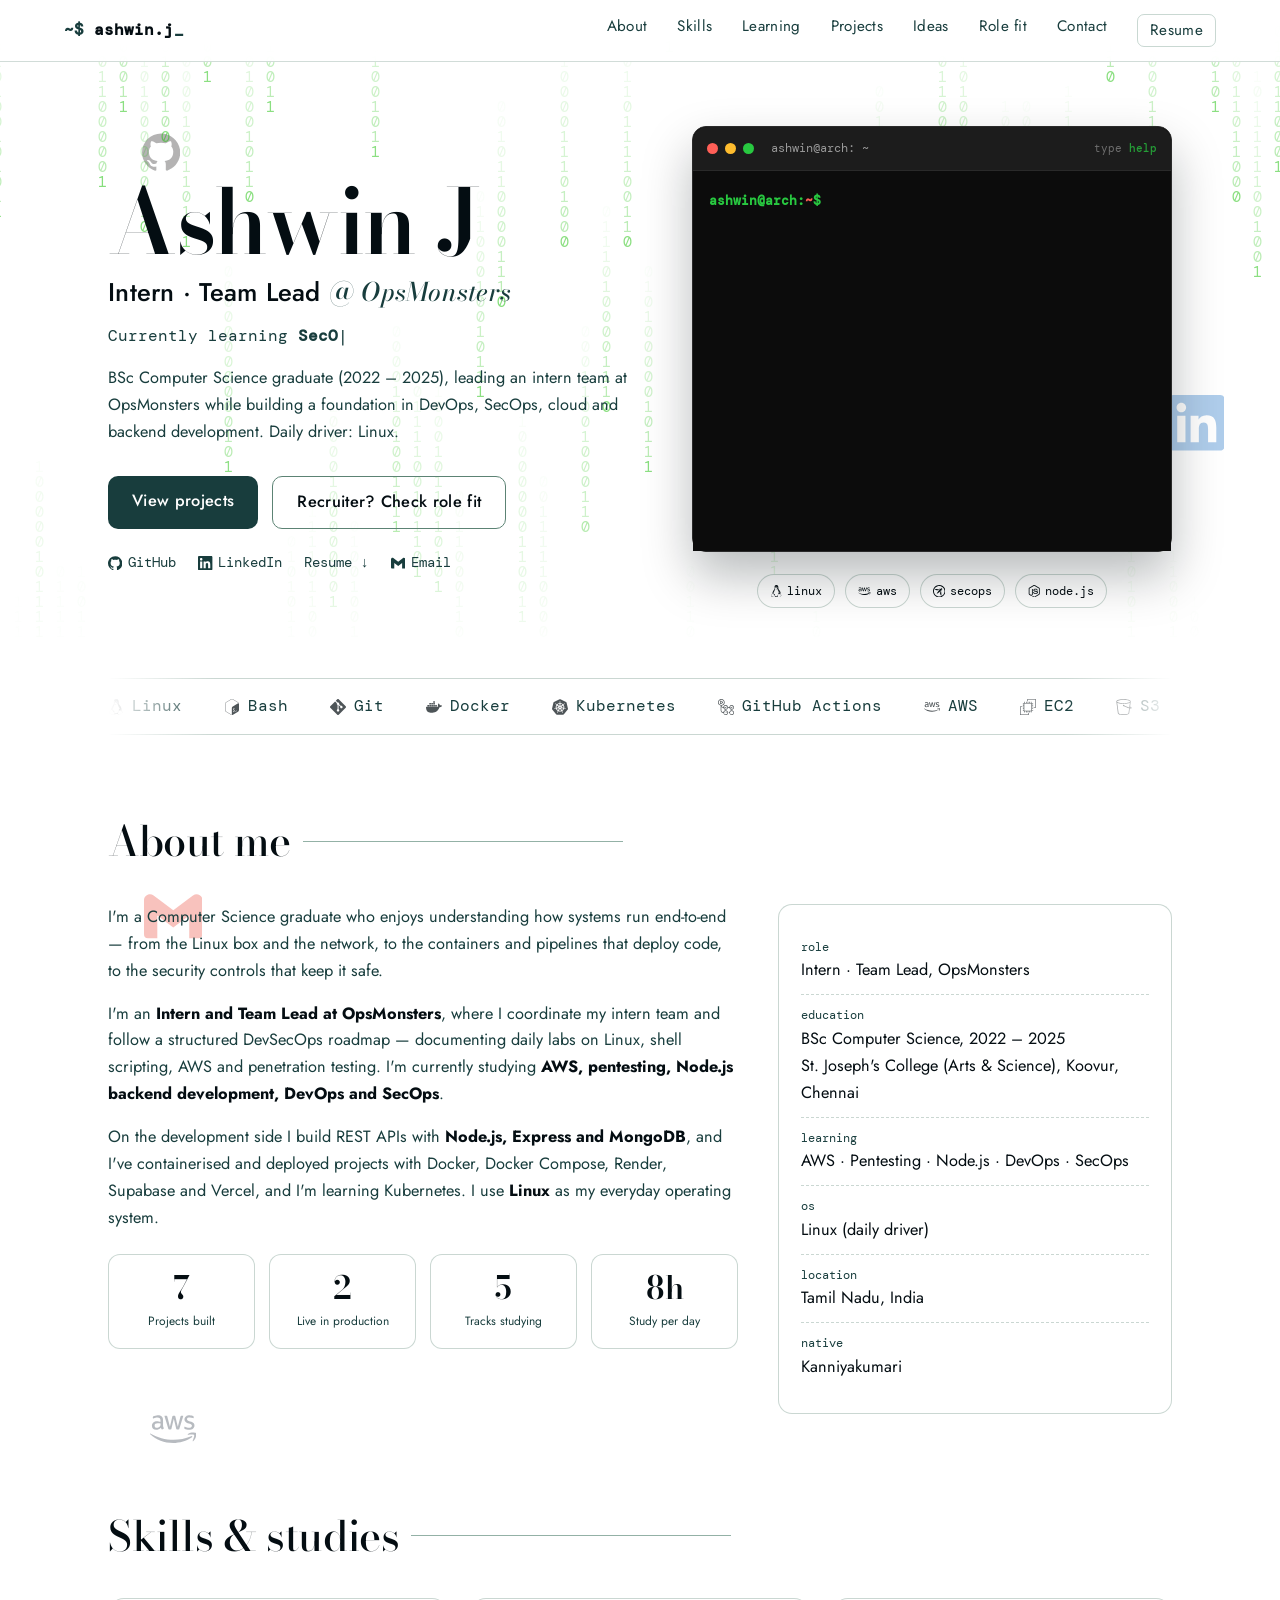
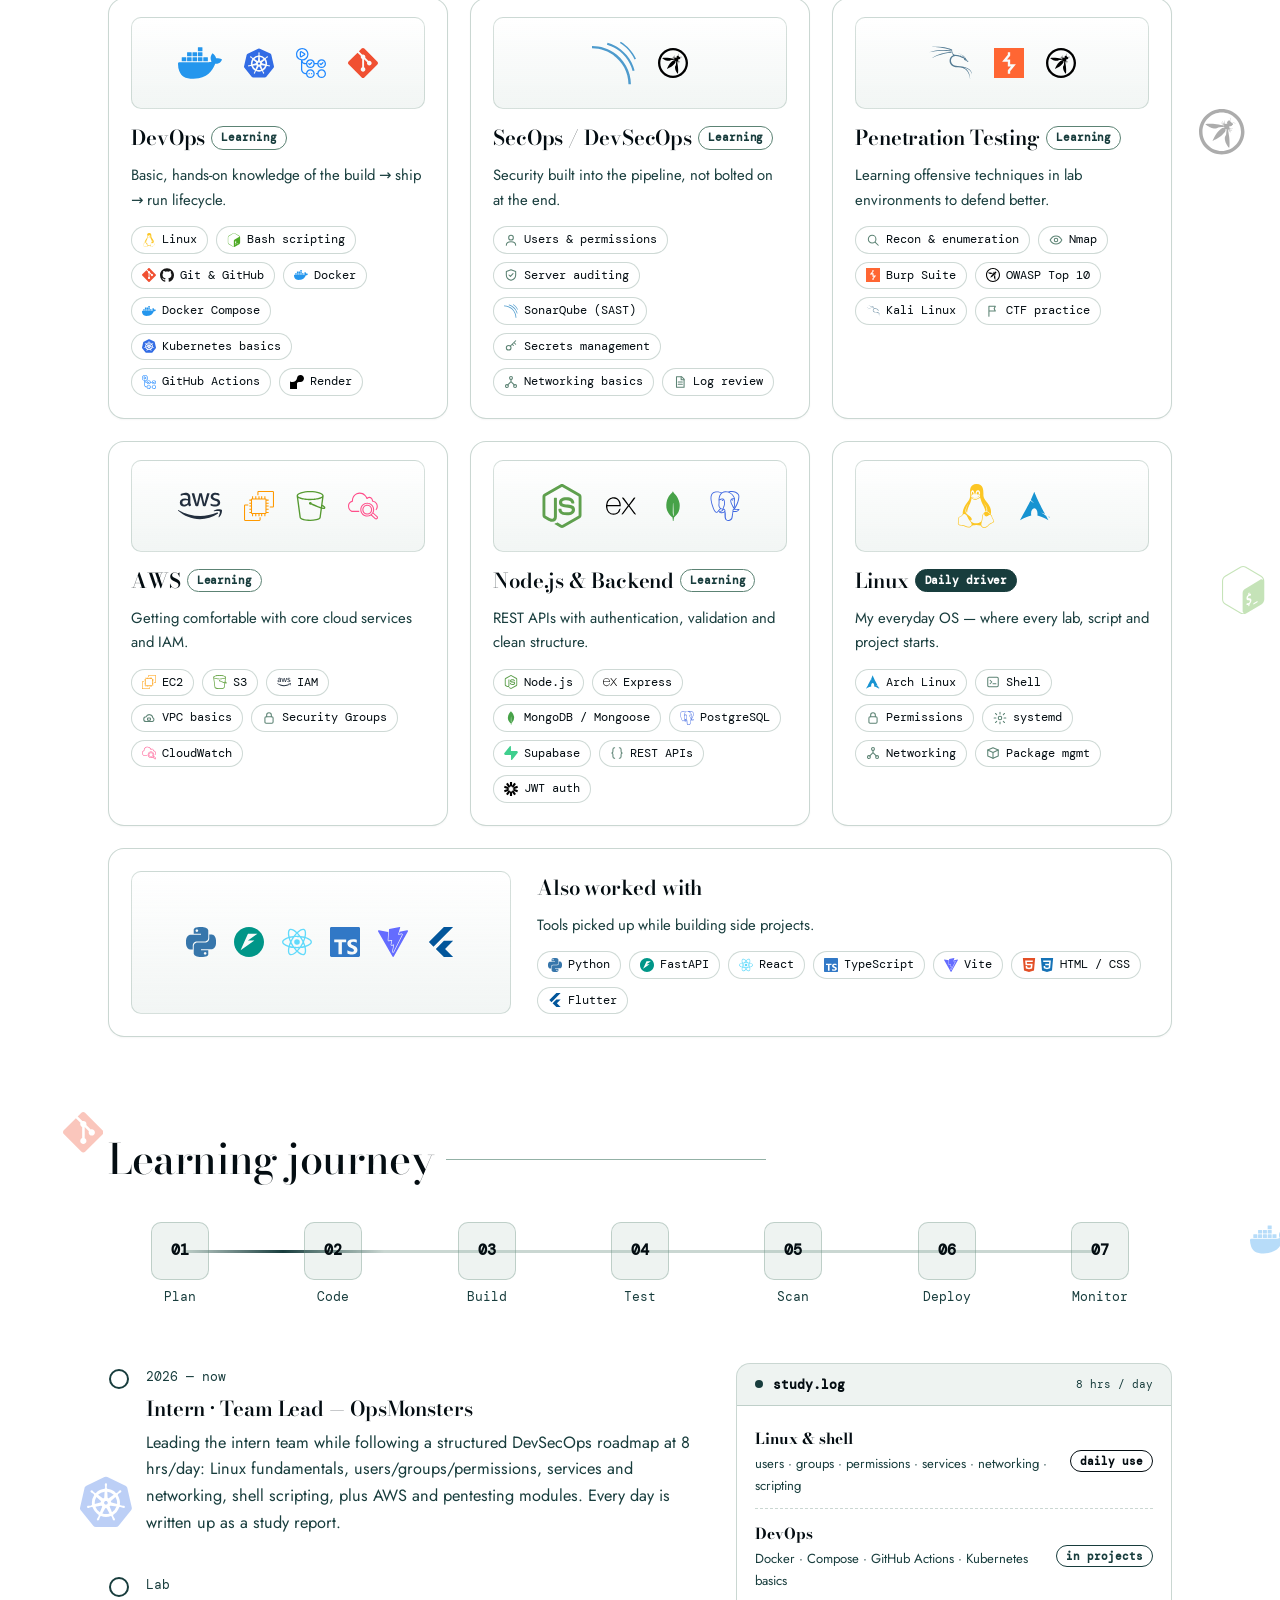
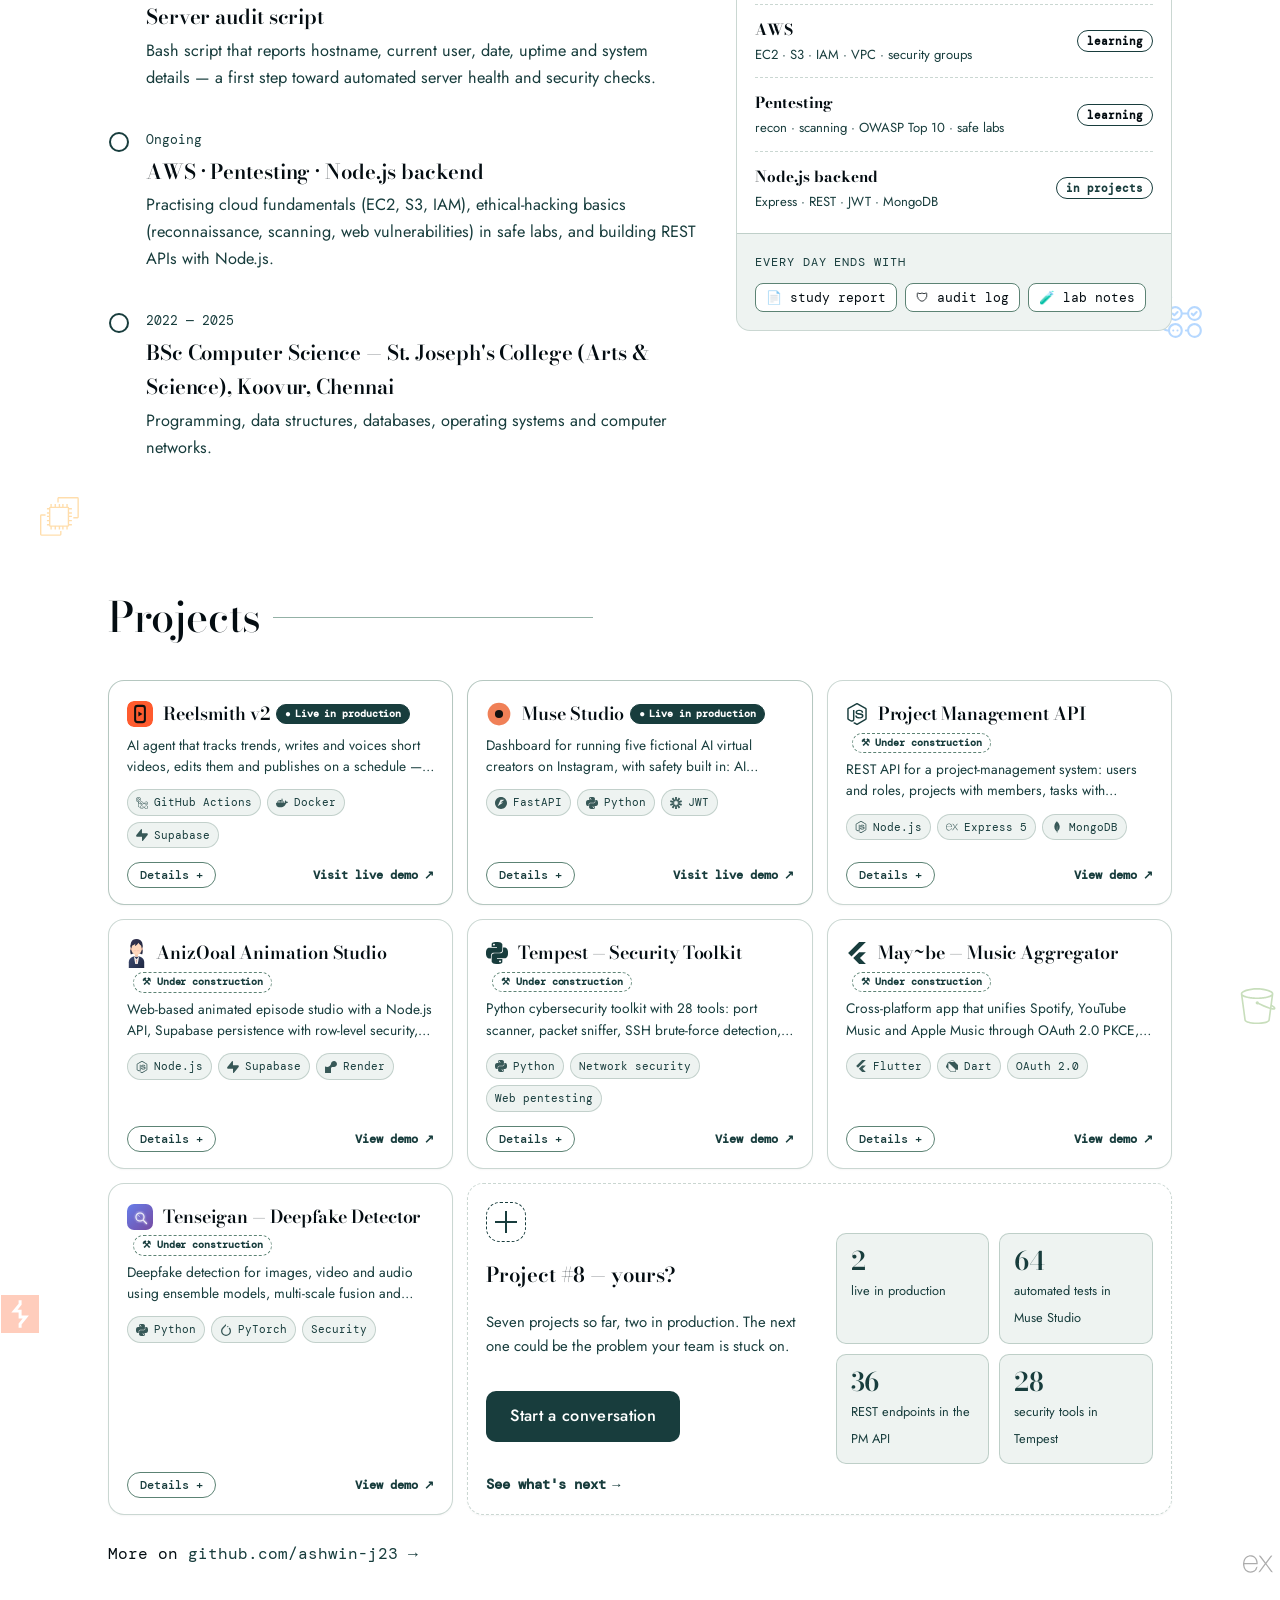
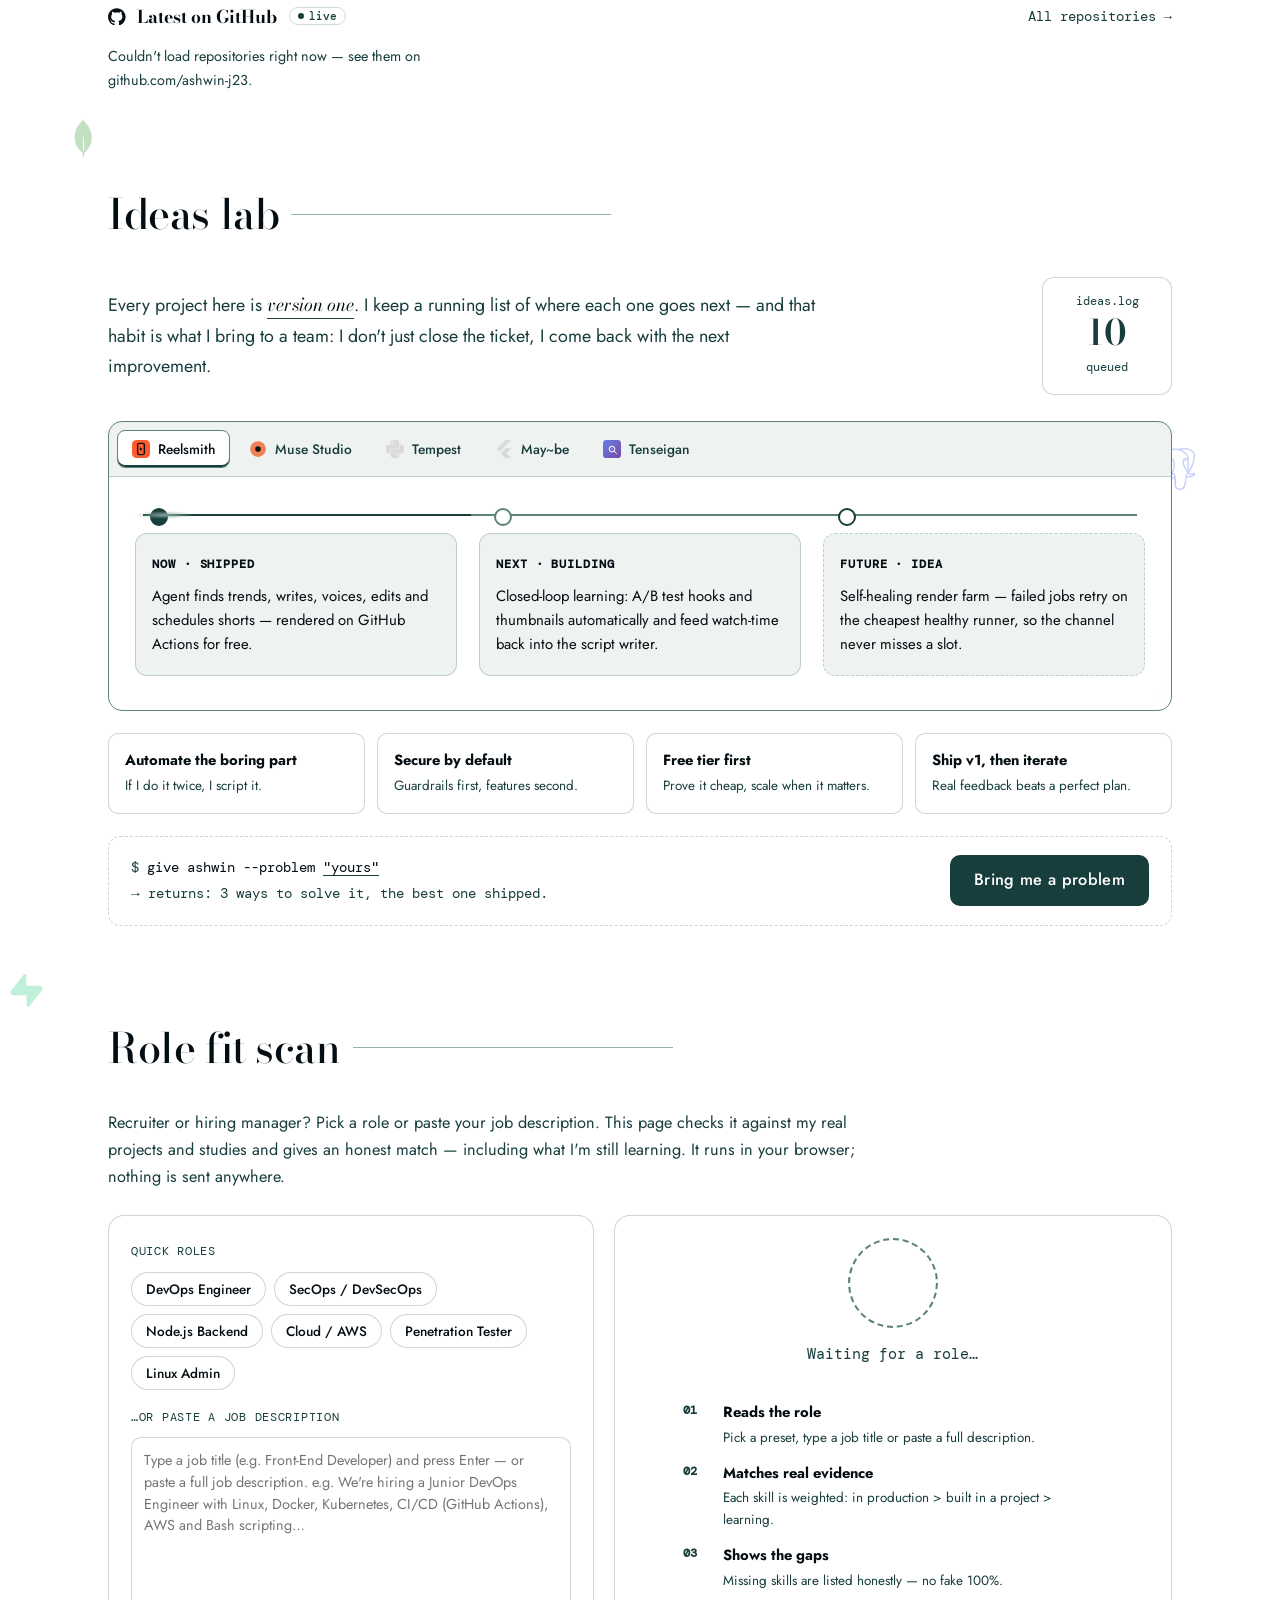
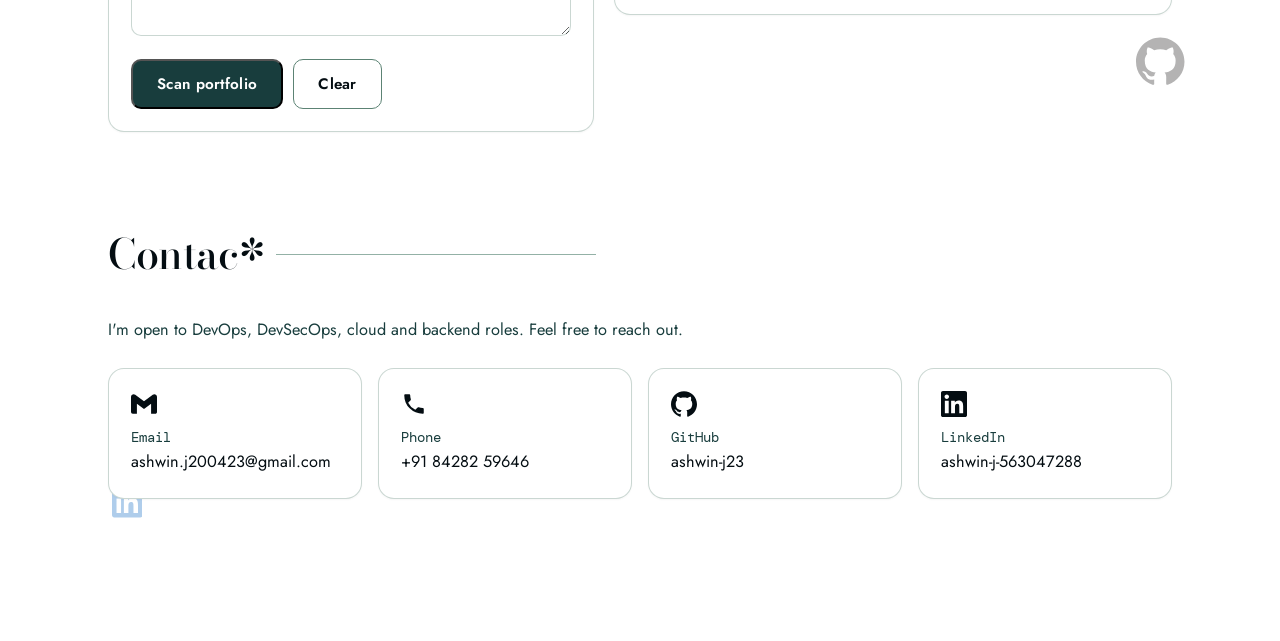
==== commit 288c2847: "Classic red/green terminal, brand-coloured floating logos, dimmer binary rain" ====
--- a/index.html
+++ b/index.html
@@ -33,7 +33,7 @@
   <link rel="preconnect" href="https://fonts.gstatic.com" crossorigin />
   <link href="https://fonts.googleapis.com/css2?family=Bodoni+Moda:ital,opsz,wght@0,6..96,400..800;1,6..96,400..800&amp;family=Jost:wght@300..700&amp;family=DM+Mono:wght@400;500&amp;display=swap" rel="stylesheet" />
   <script src="intro-gate.js"></script>
-  <link rel="stylesheet" href="style.css?v=20261109h" />
+  <link rel="stylesheet" href="style.css?v=20261110a" />
 </head>
 <body>
   <div class="intro" id="intro" role="dialog" aria-modal="true" aria-label="Opening — identity scan">
@@ -601,6 +601,6 @@
     <div class="mail-pop-addr">ashwin.j200423@gmail.com</div>
   </div>
 
-  <script src="script.js?v=20261109h"></script>
+  <script src="script.js?v=20261110a"></script>
 </body>
 </html>
--- a/style.css
+++ b/style.css
@@ -1206,3 +1206,33 @@
 #skills .cards .wide .viz.logos { height: 100%; min-height: 110px; gap: 20px; flex-wrap: wrap; }
 @media (max-width: 520px) { #skills .viz.logos { gap: 16px; } #skills .viz.logos .lg { width: 26px; height: 26px; } #skills .viz.logos .lg.big { width: 38px; height: 38px; } }
 @media (min-width: 901px) { #skills .cards .wide { grid-template-columns: 380px 1fr; } #skills .cards .wide .viz.logos { flex-wrap: nowrap; gap: 18px; } }
+
+/* ============ FLOATING LOGOS · OFFICIAL BRAND COLOURS ============ */
+.bgi, .bgi:nth-child(5n) { opacity: 0.32; }
+@media (max-width: 700px) { .bgi, .bgi:nth-child(5n) { opacity: 0.14; } }
+
+/* ============ TERMINAL · CLASSIC (red / green) ============ */
+.terminal { background: #0c0c0c; border: 1px solid #2a2a2a; box-shadow: 0 24px 50px rgba(4, 13, 18, 0.28); }
+.terminal:focus-within { box-shadow: 0 0 0 2px #28c840, 0 24px 50px rgba(4, 13, 18, 0.28); }
+.term-bar { background: #1c1c1c; border-bottom: 1px solid #2a2a2a; }
+.term-bar em { color: #9a9a9a; }
+.term-bar span:nth-child(1) { background: #ff5f57 !important; } .term-bar span:nth-child(2) { background: #febc2e !important; }
+.term-bar span:nth-child(3) { background: #28c840 !important; }
+.term-hint { color: #8a8a8a; } .term-hint b { color: #28c840; }
+#term.term-body, .term-body { color: #d4d4d4; text-shadow: none; background: #0c0c0c; scrollbar-color: #3a3a3a transparent; }
+.term-body .ps1, .term-body .ps1 b { color: #28c840; font-weight: 600; }
+.term-body .ps1 i { color: #ff5f57; }
+.term-body .k { color: #ffffff; font-weight: 500; }
+.term-body .d { color: #8a8a8a; }
+.term-body .a { color: #28c840; text-decoration-color: rgba(40, 200, 64, 0.5); }
+.term-body .ok, .term-body .sp { color: #28c840; }
+.term-body .er { color: #ff5f57; }
+.term-body a { color: #ffffff; text-decoration-color: #28c840; }
+.term-body a:hover { color: #28c840; }
+.term-body .st.live { color: #28c840; } .term-body .st.wip { color: #ff5f57; }
+.term-body .tg.prod { color: #0c0c0c; background: #28c840; border-color: #28c840; }
+.term-body .tg.proj { color: #d4d4d4; border-color: #555; }
+.term-body .tg.learn { color: #ff5f57; border-color: #ff5f57; border-style: solid; }
+.term-body .sw i:nth-child(1) { background: #ff5f57; outline: 0; } .term-body .sw i:nth-child(2) { background: #febc2e; }
+.term-body .sw i:nth-child(3) { background: #28c840; } .term-body .sw i:nth-child(4) { background: #d4d4d4; }
+#term-input { color: #ffffff; caret-color: #28c840; text-shadow: none; }
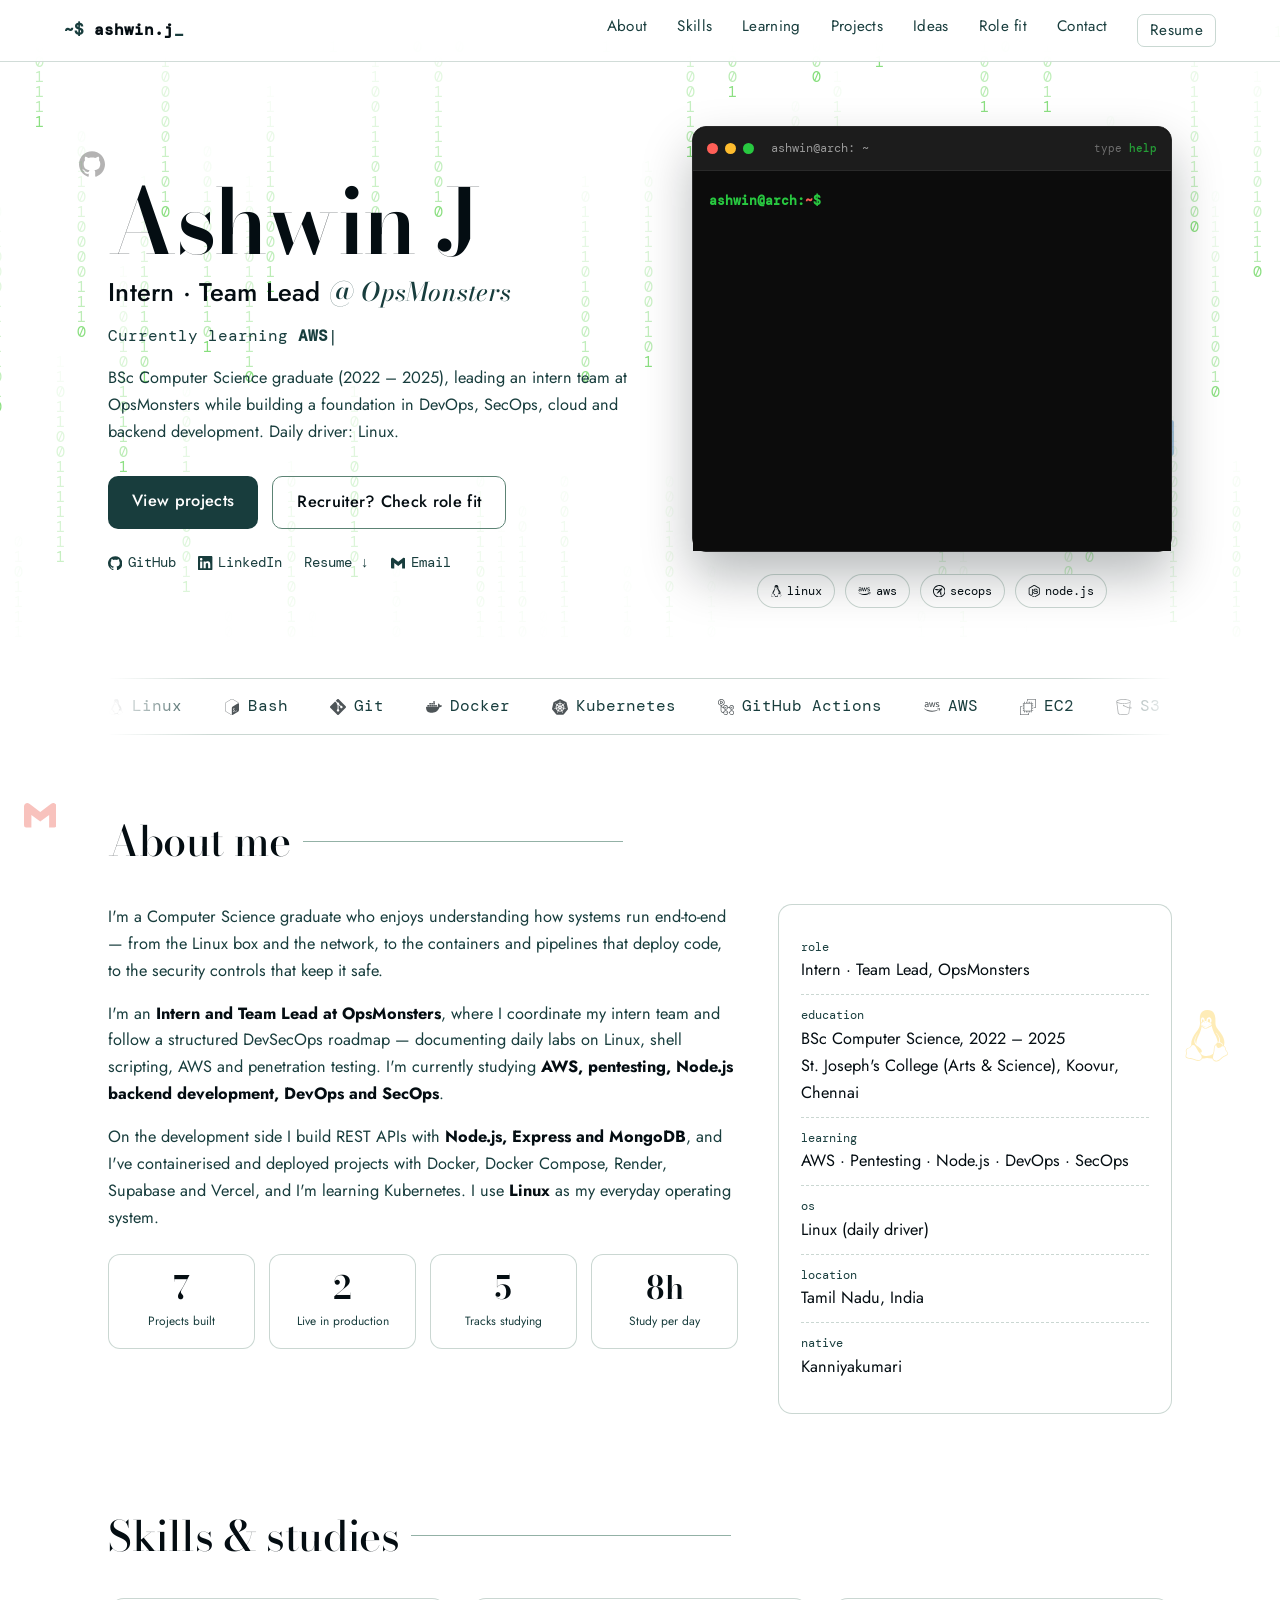
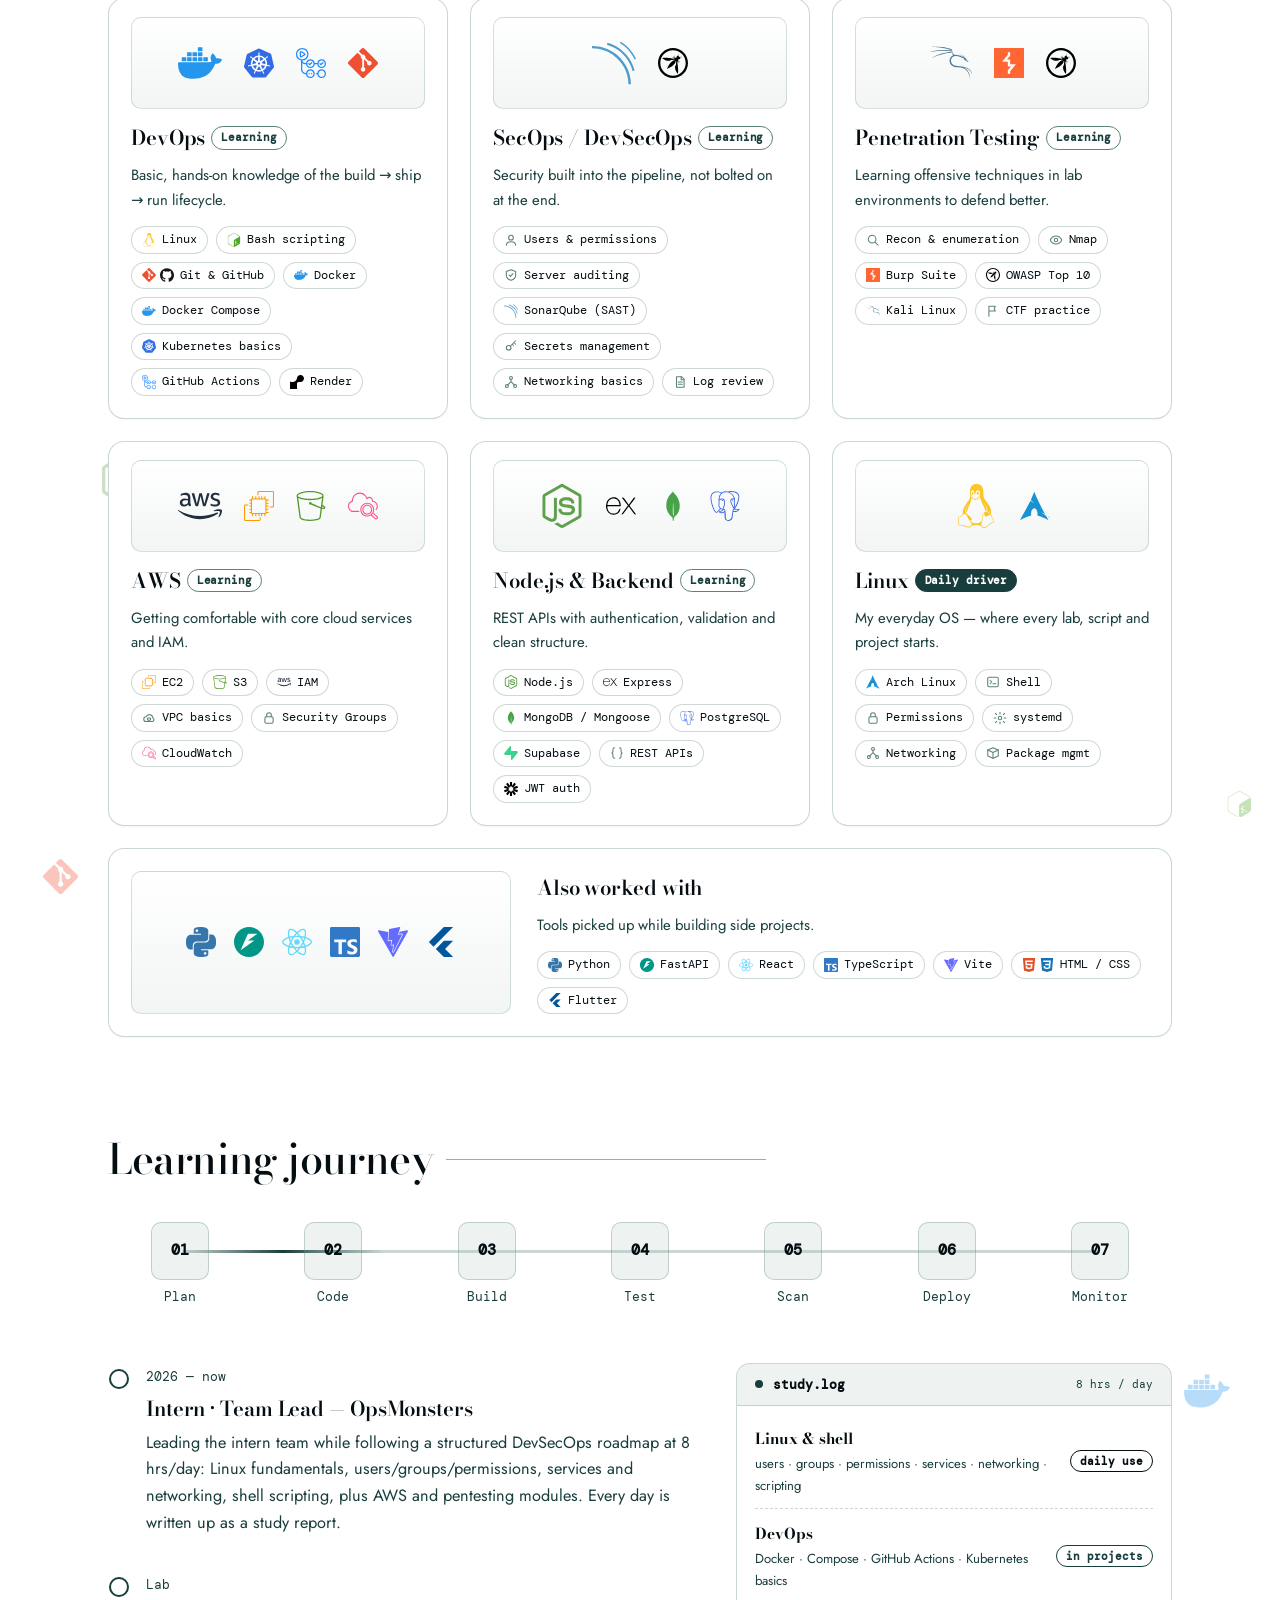
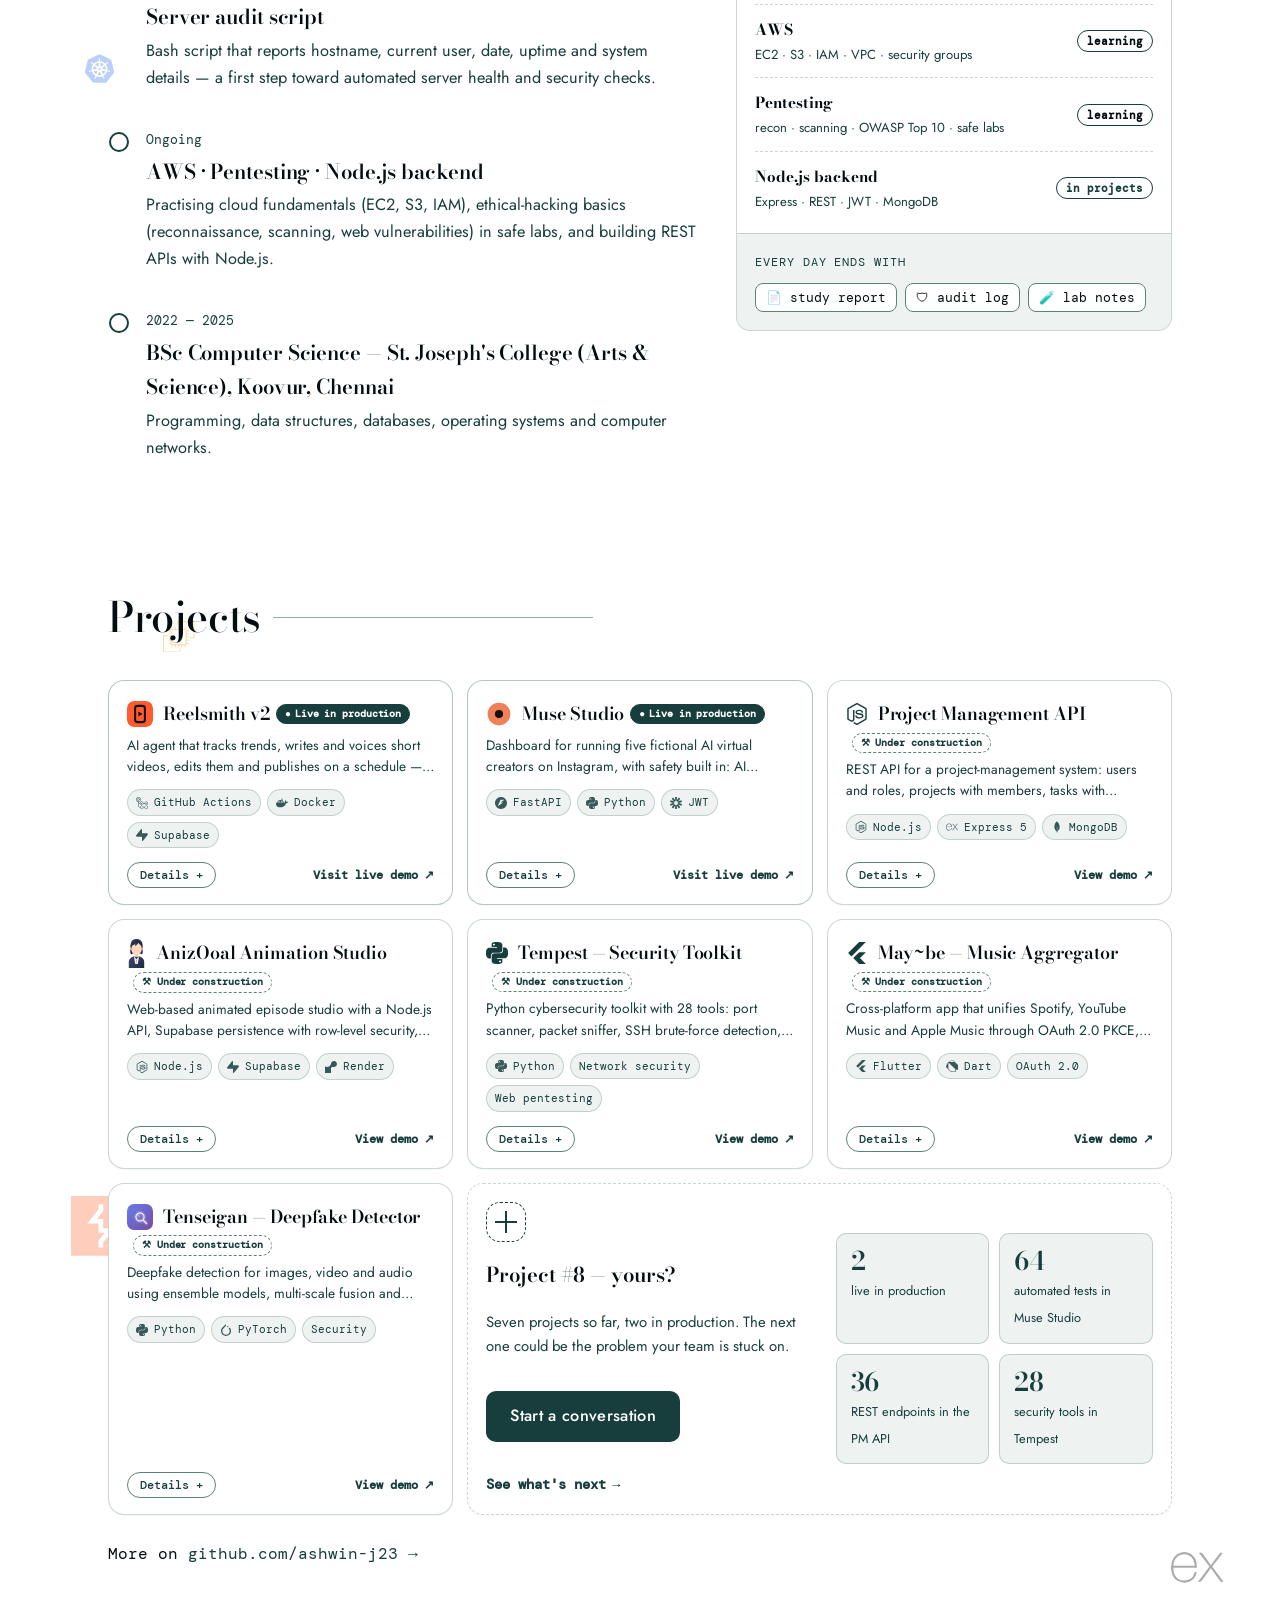
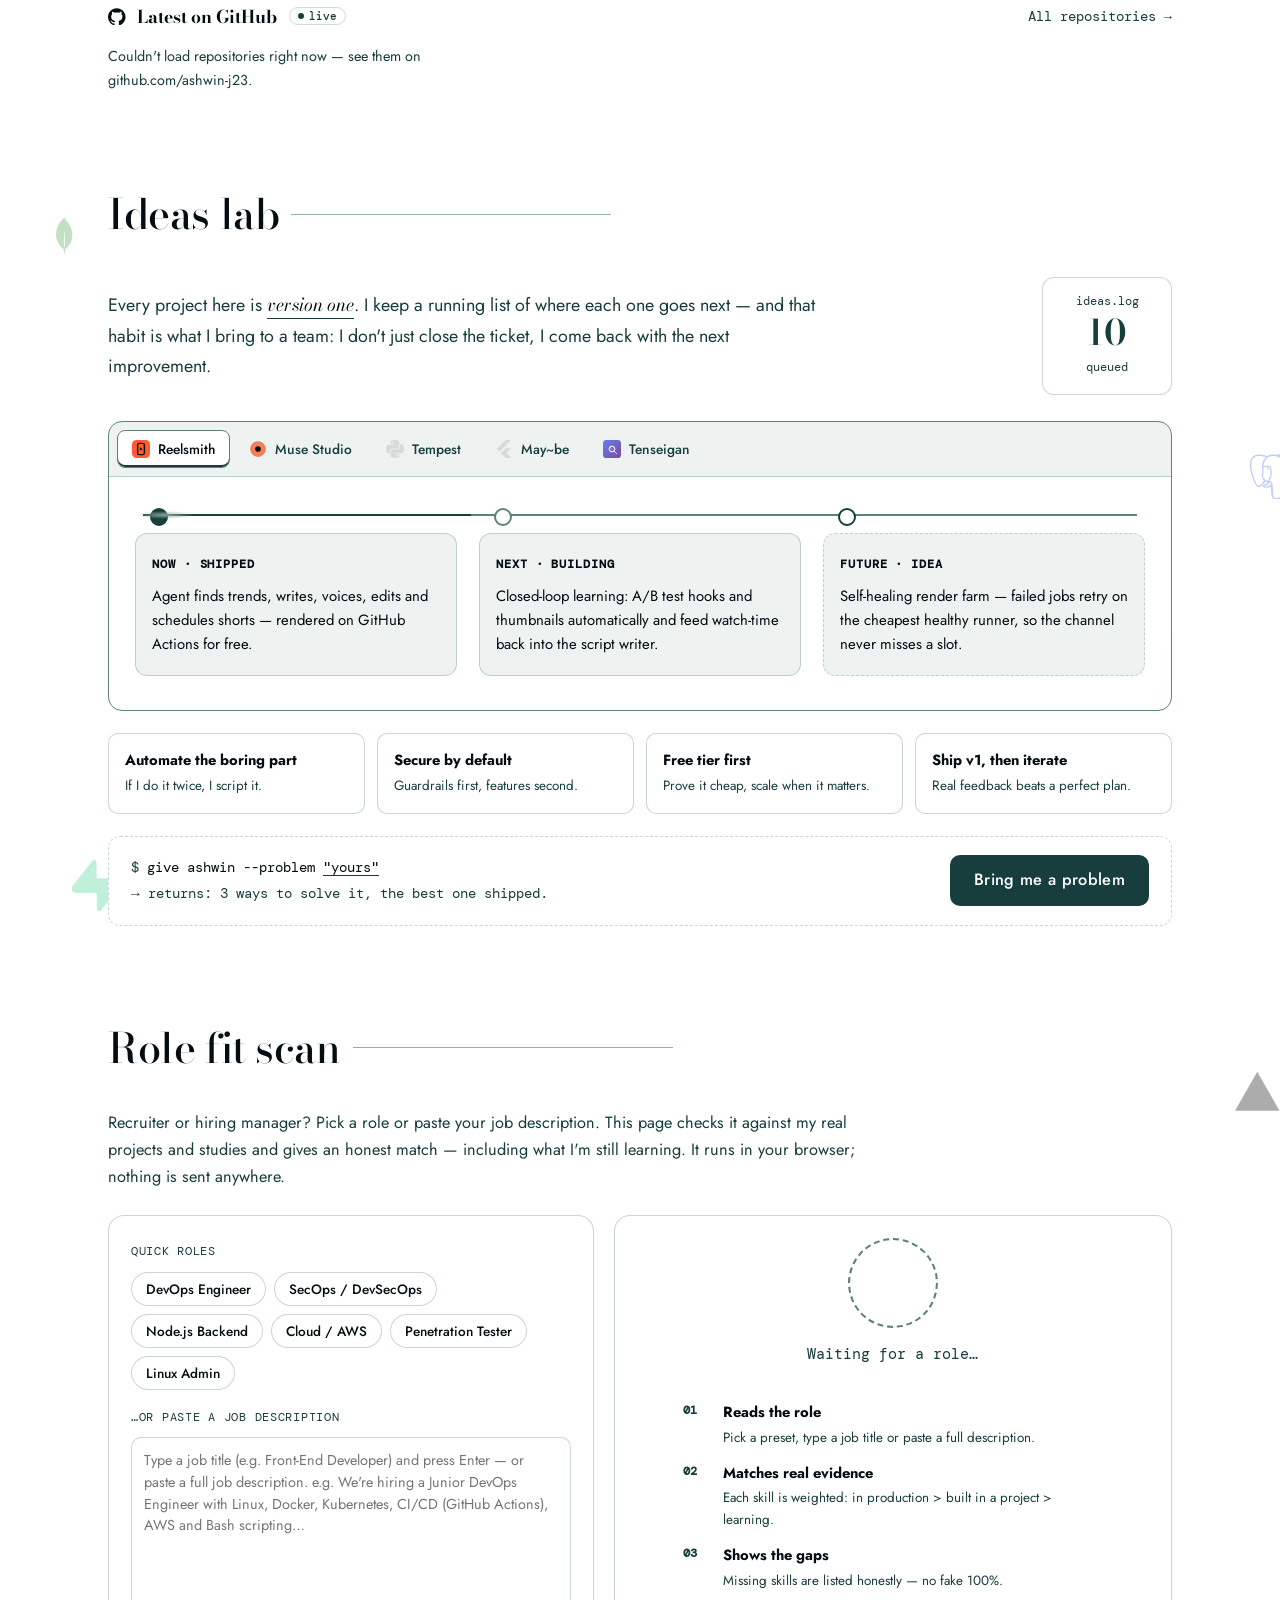
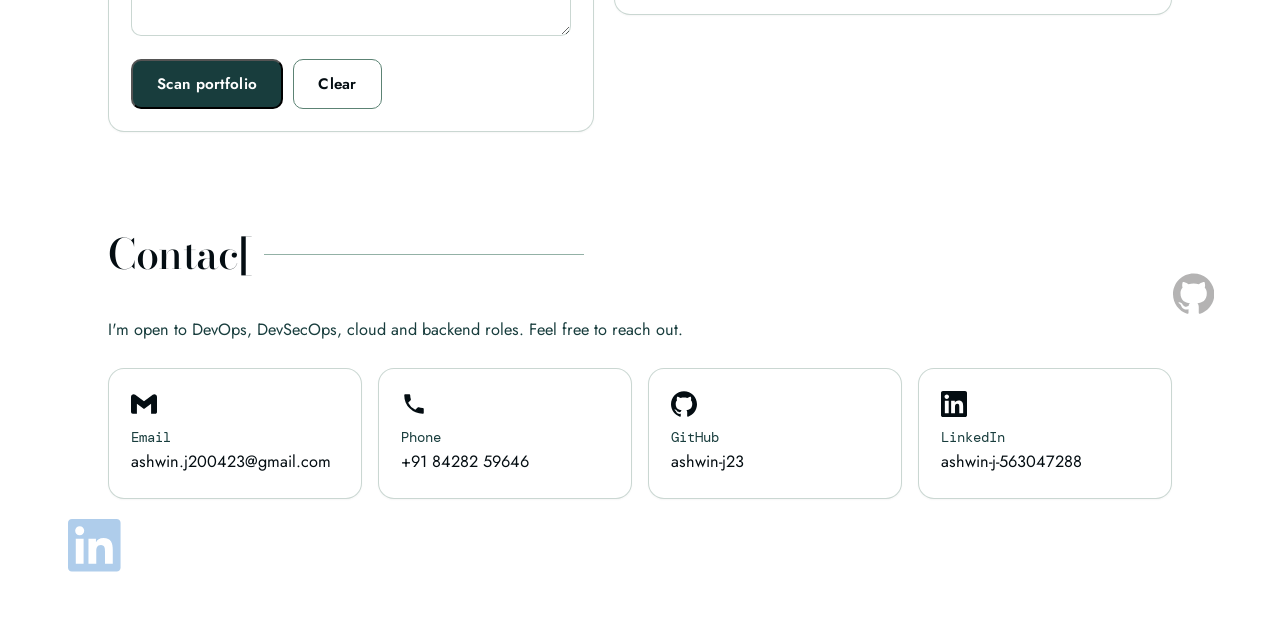
==== commit 9fdb1010: "Use my own resume PDF; old resume page redirects to it" ====
--- a/index.html
+++ b/index.html
@@ -73,7 +73,7 @@
       <a href="#ideas">Ideas</a>
       <a href="#rolefit">Role fit</a>
       <a href="#contact">Contact</a>
-      <a href="resume.html" class="nav-resume">Resume</a>
+      <a href="Ashwin-J-Resume.pdf" class="nav-resume">Resume</a>
     </nav>
   </header>
 
@@ -96,7 +96,7 @@
         <div class="socials">
           <a href="https://github.com/ashwin-j23" target="_blank" rel="noopener"><svg class="si" viewBox="0 0 24 24" aria-hidden="true" focusable="false"><title>GitHub</title><path d="M12 .297c-6.63 0-12 5.373-12 12 0 5.303 3.438 9.8 8.205 11.385.6.113.82-.258.82-.577 0-.285-.01-1.04-.015-2.04-3.338.724-4.042-1.61-4.042-1.61C4.422 18.07 3.633 17.7 3.633 17.7c-1.087-.744.084-.729.084-.729 1.205.084 1.838 1.236 1.838 1.236 1.07 1.835 2.809 1.305 3.495.998.108-.776.417-1.305.76-1.605-2.665-.3-5.466-1.332-5.466-5.93 0-1.31.465-2.38 1.235-3.22-.135-.303-.54-1.523.105-3.176 0 0 1.005-.322 3.3 1.23.96-.267 1.98-.399 3-.405 1.02.006 2.04.138 3 .405 2.28-1.552 3.285-1.23 3.285-1.23.645 1.653.24 2.873.12 3.176.765.84 1.23 1.91 1.23 3.22 0 4.61-2.805 5.625-5.475 5.92.42.36.81 1.096.81 2.22 0 1.606-.015 2.896-.015 3.286 0 .315.21.69.825.57C20.565 22.092 24 17.592 24 12.297c0-6.627-5.373-12-12-12"/></svg>GitHub</a>
           <a href="https://www.linkedin.com/in/ashwin-j-563047288/" target="_blank" rel="noopener"><svg class="si" viewBox="0 0 24 24" aria-hidden="true" focusable="false"><title>LinkedIn</title><path d="M20.447 20.452h-3.554v-5.569c0-1.328-.027-3.037-1.852-3.037-1.853 0-2.136 1.445-2.136 2.939v5.667H9.351V9h3.414v1.561h.046c.477-.9 1.637-1.85 3.37-1.85 3.601 0 4.267 2.37 4.267 5.455v6.286zM5.337 7.433c-1.144 0-2.063-.926-2.063-2.065 0-1.138.92-2.063 2.063-2.063 1.14 0 2.064.925 2.064 2.063 0 1.139-.925 2.065-2.064 2.065zm1.782 13.019H3.555V9h3.564v11.452zM22.225 0H1.771C.792 0 0 .774 0 1.729v20.542C0 23.227.792 24 1.771 24h20.451C23.2 24 24 23.227 24 22.271V1.729C24 .774 23.2 0 22.222 0h.003z"/></svg>LinkedIn</a>
-          <a href="resume.html">Resume ↓</a>
+          <a href="Ashwin-J-Resume.pdf">Resume ↓</a>
           <a href="mailto:ashwin.j200423@gmail.com"><svg class="si" viewBox="0 0 24 24" aria-hidden="true" focusable="false"><title>Gmail</title><path d="M24 5.457v13.909c0 .904-.732 1.636-1.636 1.636h-3.819V11.73L12 16.64l-6.545-4.91v9.273H1.636A1.636 1.636 0 0 1 0 19.366V5.457c0-2.023 2.309-3.178 3.927-1.964L5.455 4.64 12 9.548l6.545-4.91 1.528-1.145C21.69 2.28 24 3.434 24 5.457z"/></svg>Email</a>
         </div>
       </div>
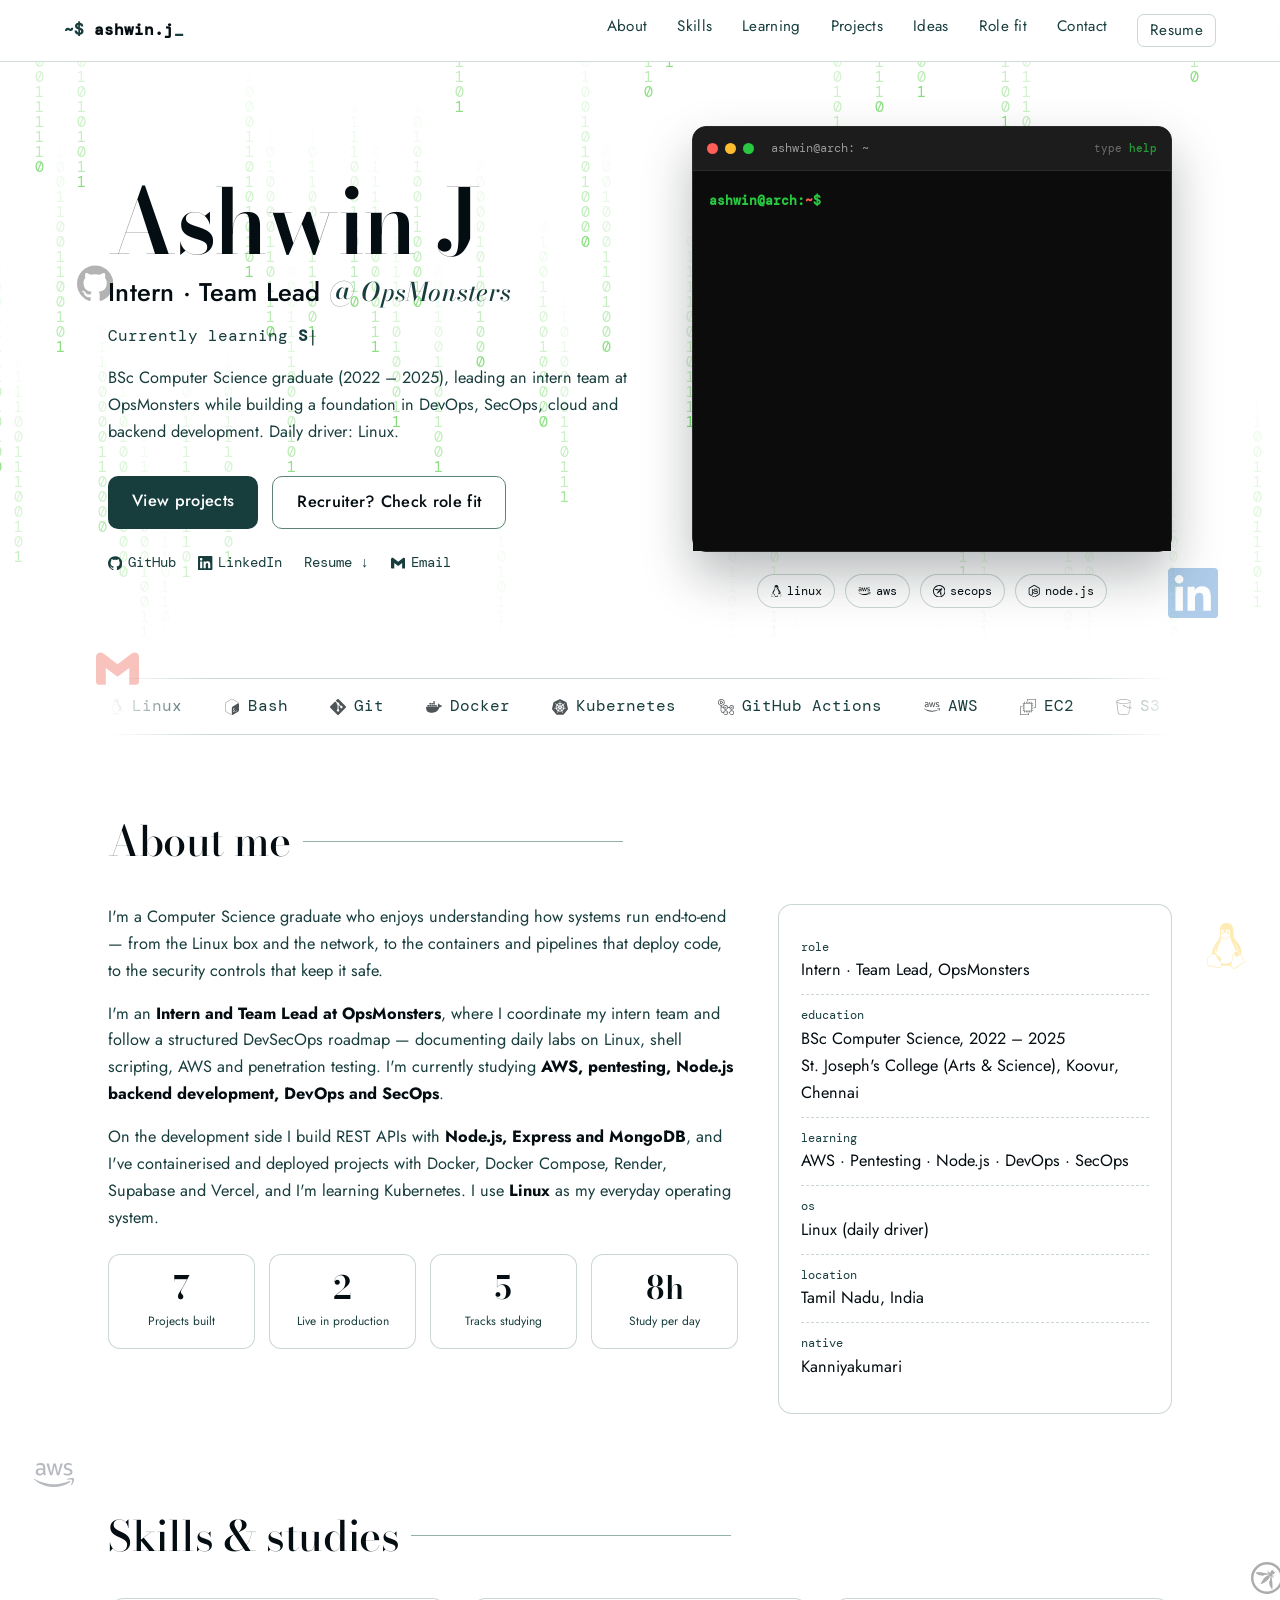
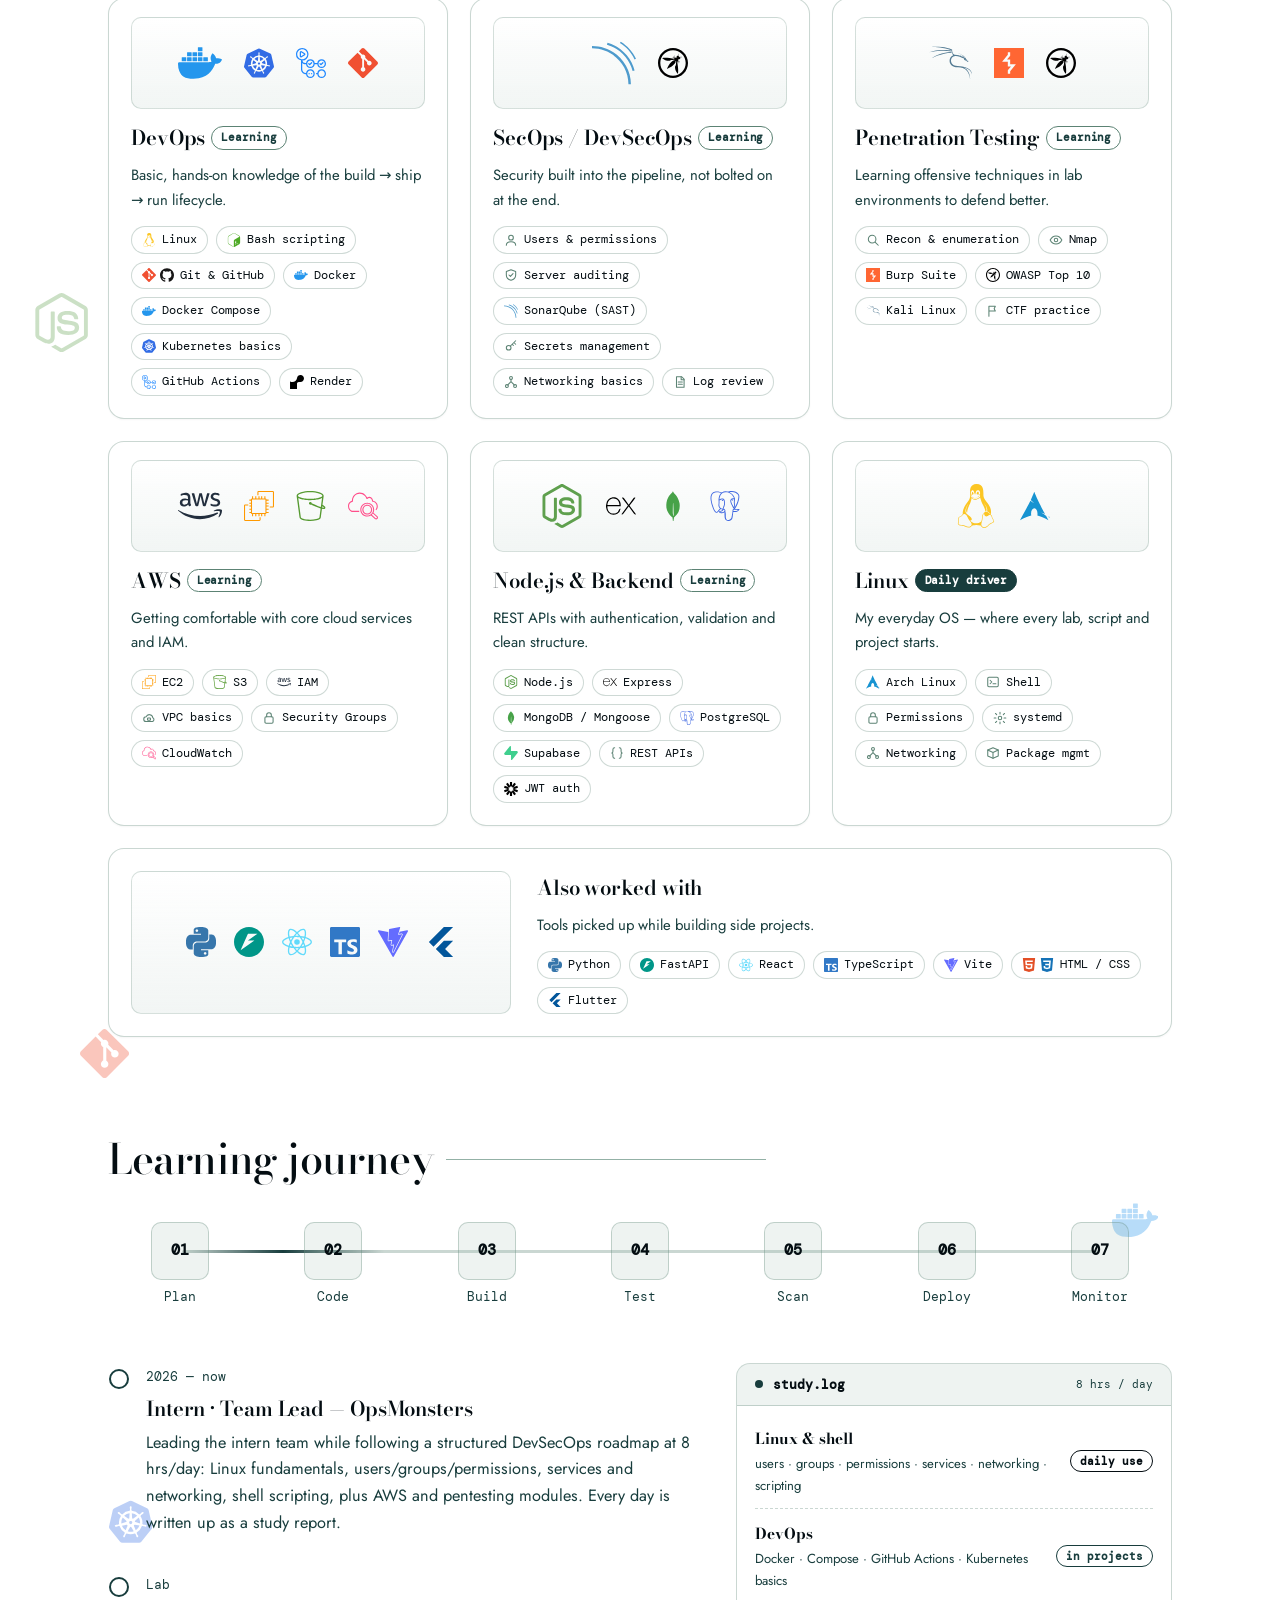
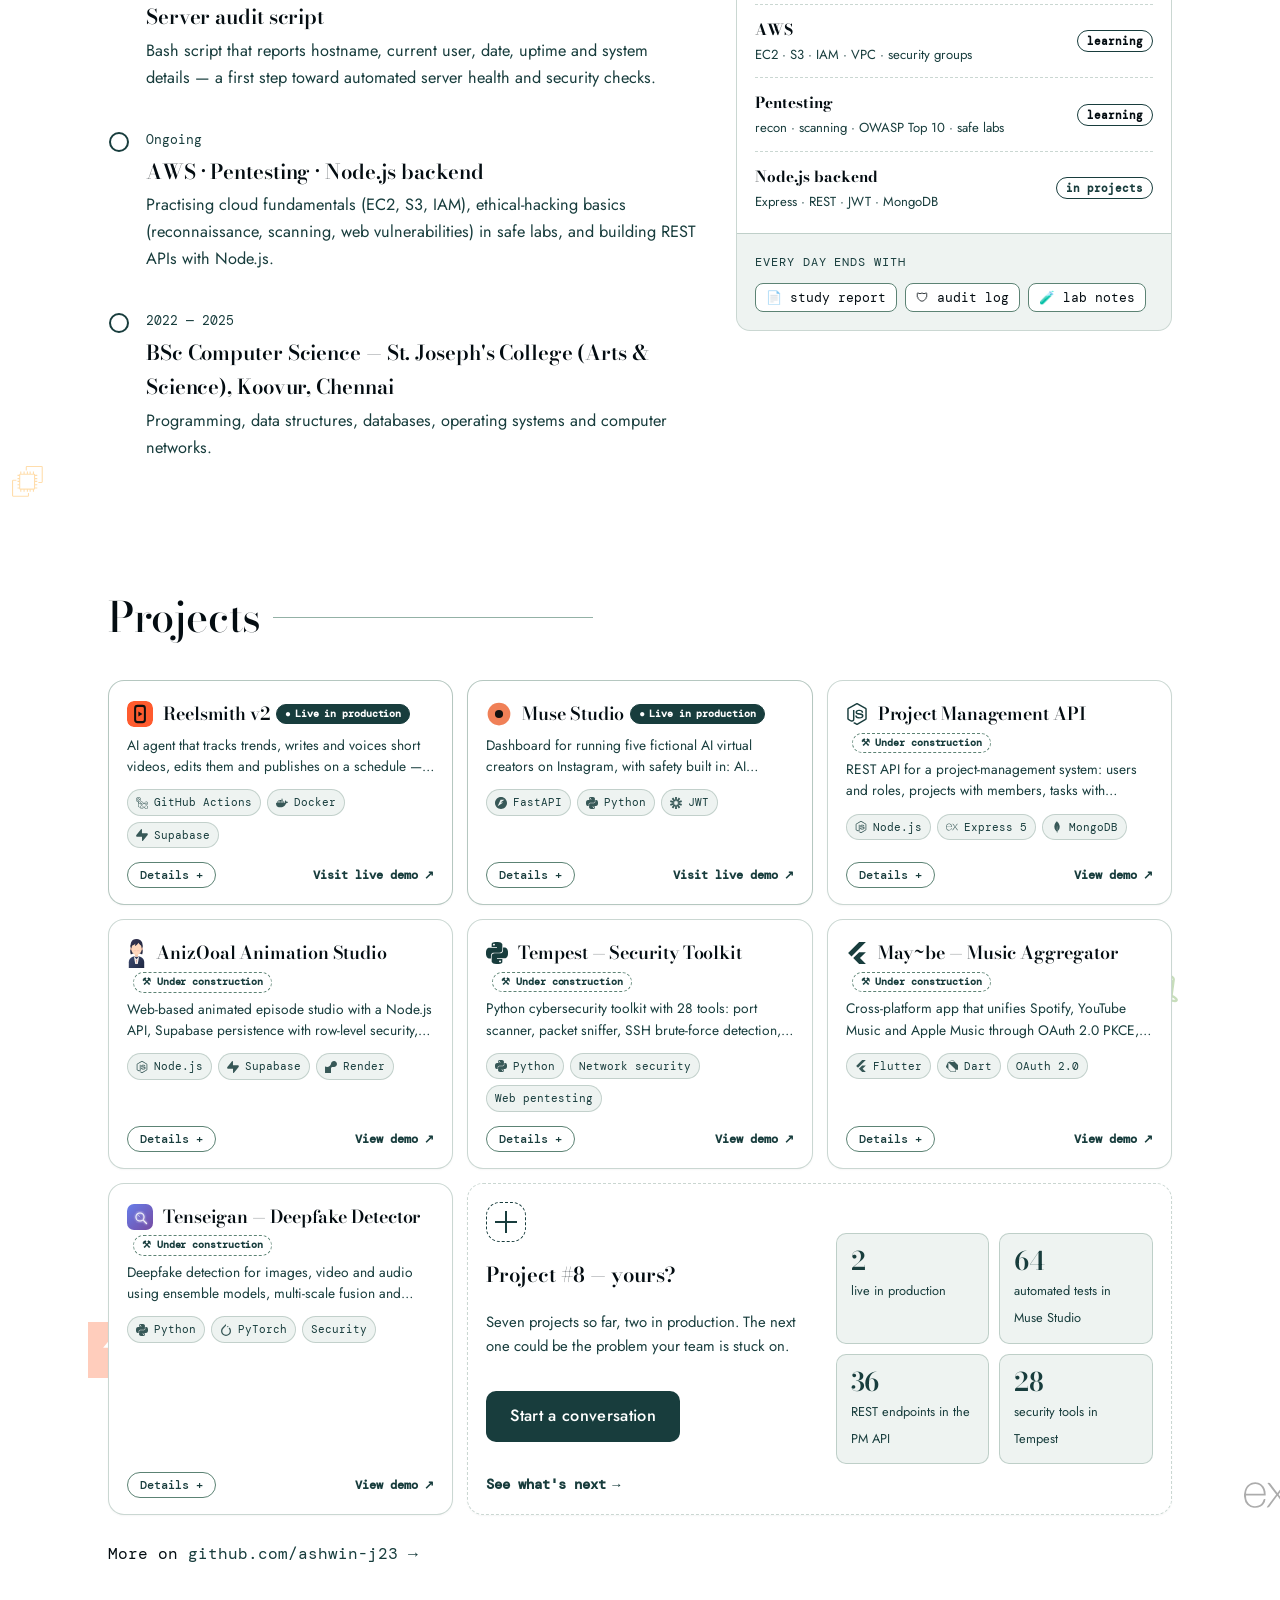
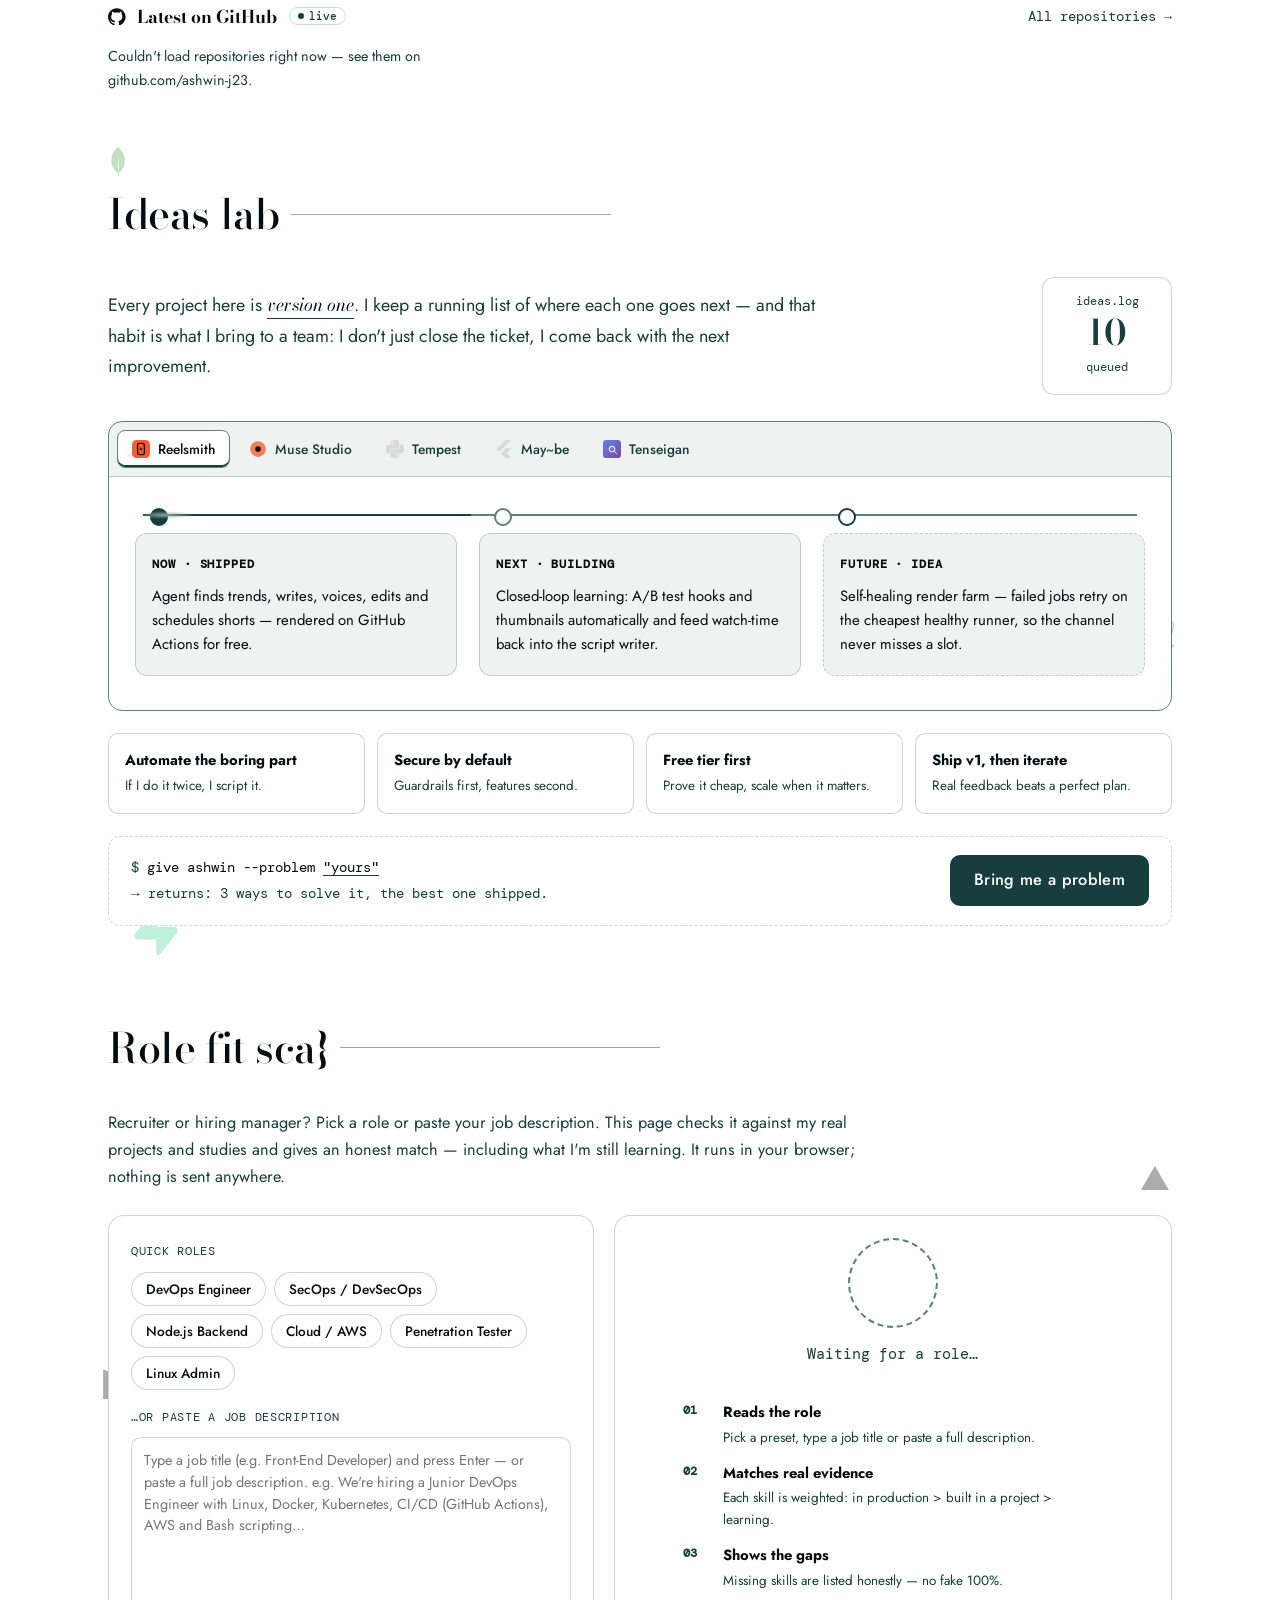
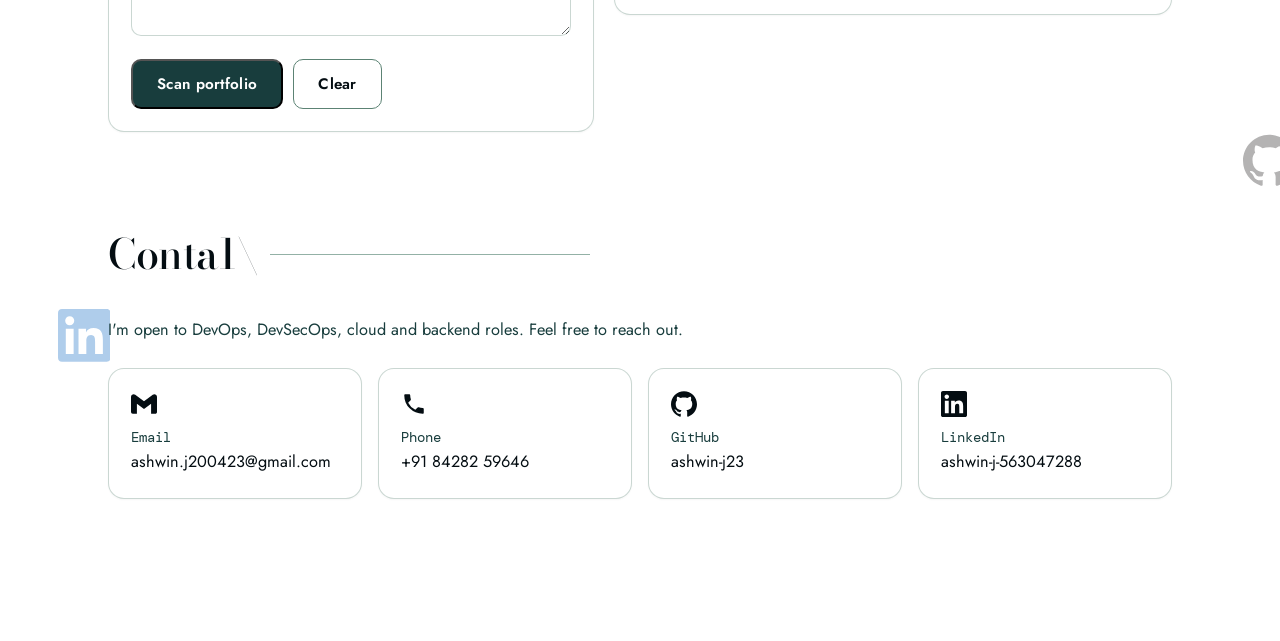
==== commit f2795e30: "Mobile: fix overflowing 'Also worked with' card and see-through menu" ====
--- a/index.html
+++ b/index.html
@@ -33,7 +33,7 @@
   <link rel="preconnect" href="https://fonts.gstatic.com" crossorigin />
   <link href="https://fonts.googleapis.com/css2?family=Bodoni+Moda:ital,opsz,wght@0,6..96,400..800;1,6..96,400..800&amp;family=Jost:wght@300..700&amp;family=DM+Mono:wght@400;500&amp;display=swap" rel="stylesheet" />
   <script src="intro-gate.js"></script>
-  <link rel="stylesheet" href="style.css?v=20261110a" />
+  <link rel="stylesheet" href="style.css?v=20261111a" />
 </head>
 <body>
   <div class="intro" id="intro" role="dialog" aria-modal="true" aria-label="Opening — identity scan">
@@ -601,6 +601,6 @@
     <div class="mail-pop-addr">ashwin.j200423@gmail.com</div>
   </div>
 
-  <script src="script.js?v=20261110a"></script>
+  <script src="script.js?v=20261111a"></script>
 </body>
 </html>
--- a/style.css
+++ b/style.css
@@ -1236,3 +1236,16 @@
 .term-body .sw i:nth-child(1) { background: #ff5f57; outline: 0; } .term-body .sw i:nth-child(2) { background: #febc2e; }
 .term-body .sw i:nth-child(3) { background: #28c840; } .term-body .sw i:nth-child(4) { background: #d4d4d4; }
 #term-input { color: #ffffff; caret-color: #28c840; text-shadow: none; }
+
+/* ============ MOBILE FIXES ============ */
+@media (max-width: 900px) {
+  /* "Also worked with": normal card height, one row of logos, text stays inside the card */
+  #skills .cards .wide { display: block; height: auto; }
+  #skills .cards .wide .viz.logos { height: 92px; min-height: 0; margin: -4px 0 12px; flex-wrap: nowrap; gap: 14px; padding: 0 12px; }
+  #skills .cards .wide .viz.logos .lg { width: 26px; height: 26px; }
+  /* open menu: solid panel above the page, not see-through */
+  .nav nav { background: #ffffff; border-bottom: 1px solid rgba(92, 131, 116, 0.3); box-shadow: 0 18px 30px rgba(4, 13, 18, 0.12); z-index: 30; }
+  .nav nav a { color: #040D12; border-bottom: 1px solid rgba(147, 177, 166, 0.3); }
+  .nav nav a:last-child { border-bottom: 0; }
+  .nav nav .nav-resume { margin: 10px 24px 14px; text-align: center; }
+}
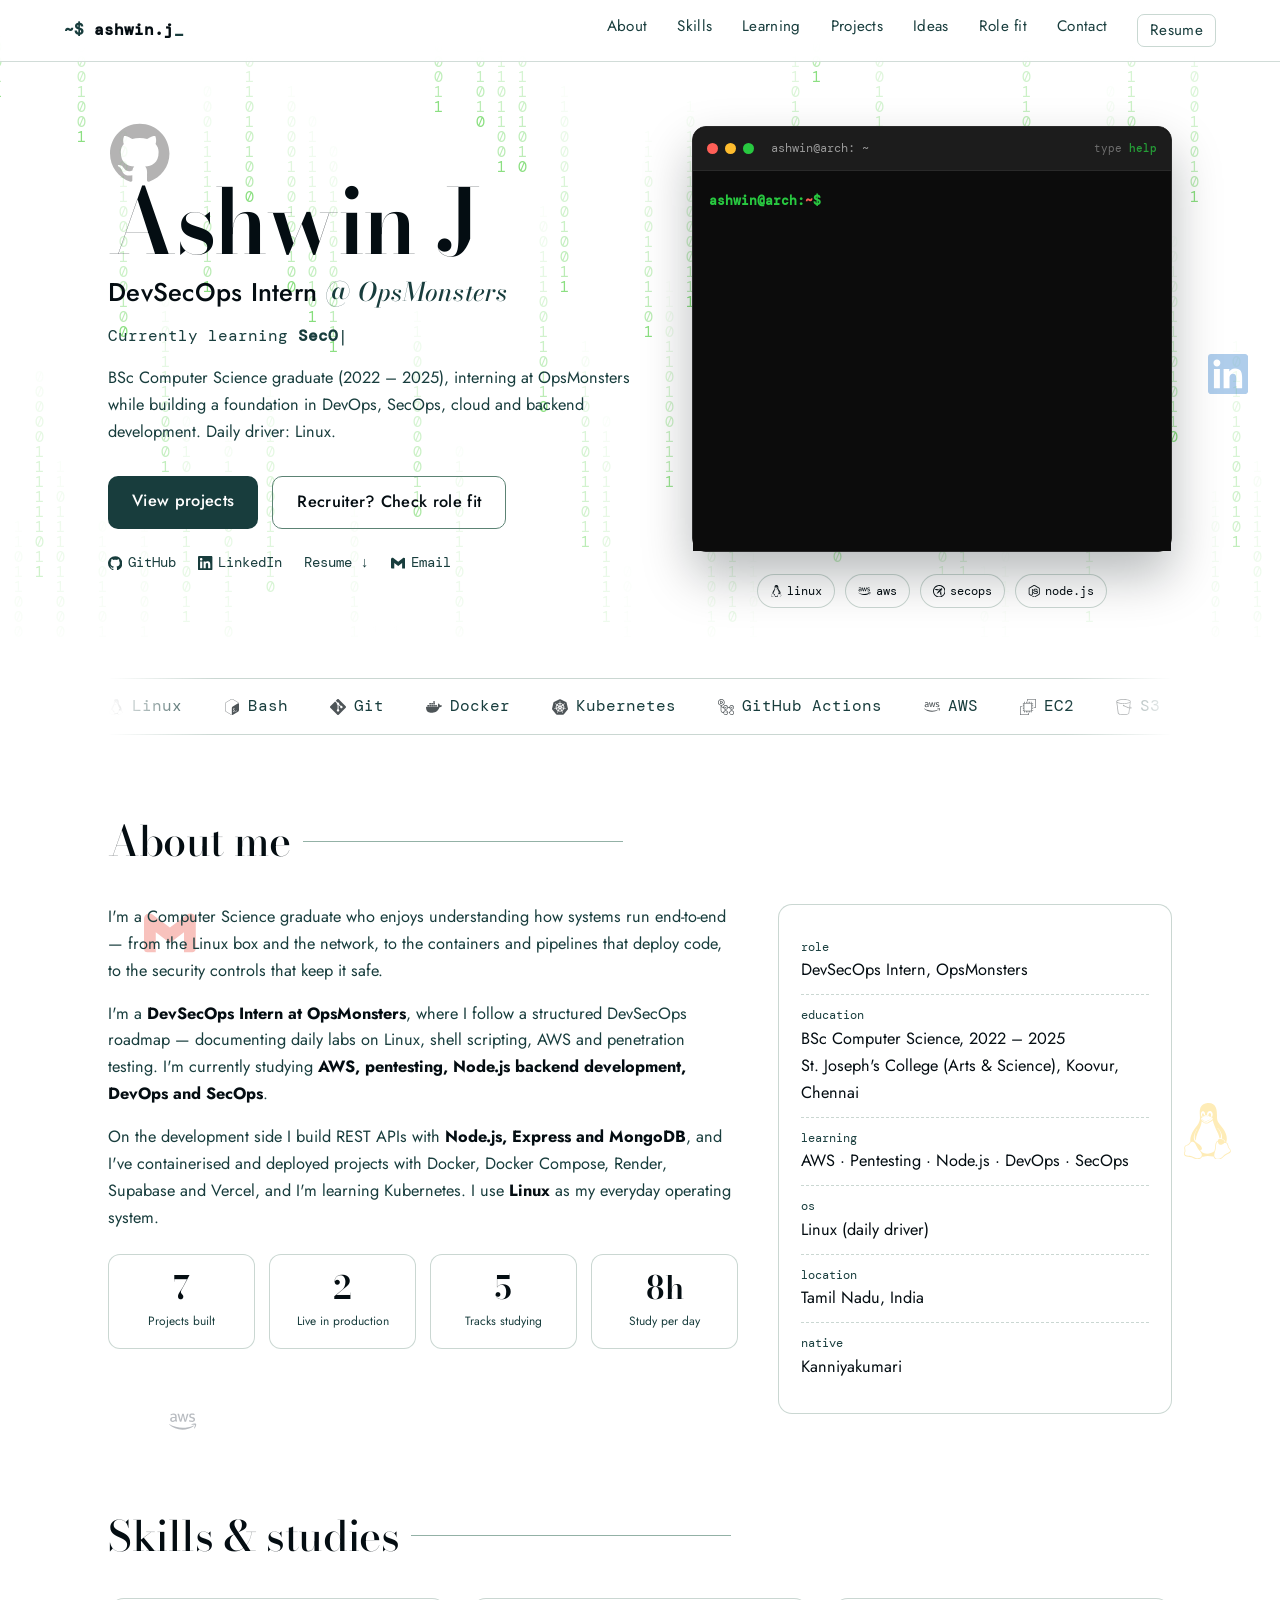
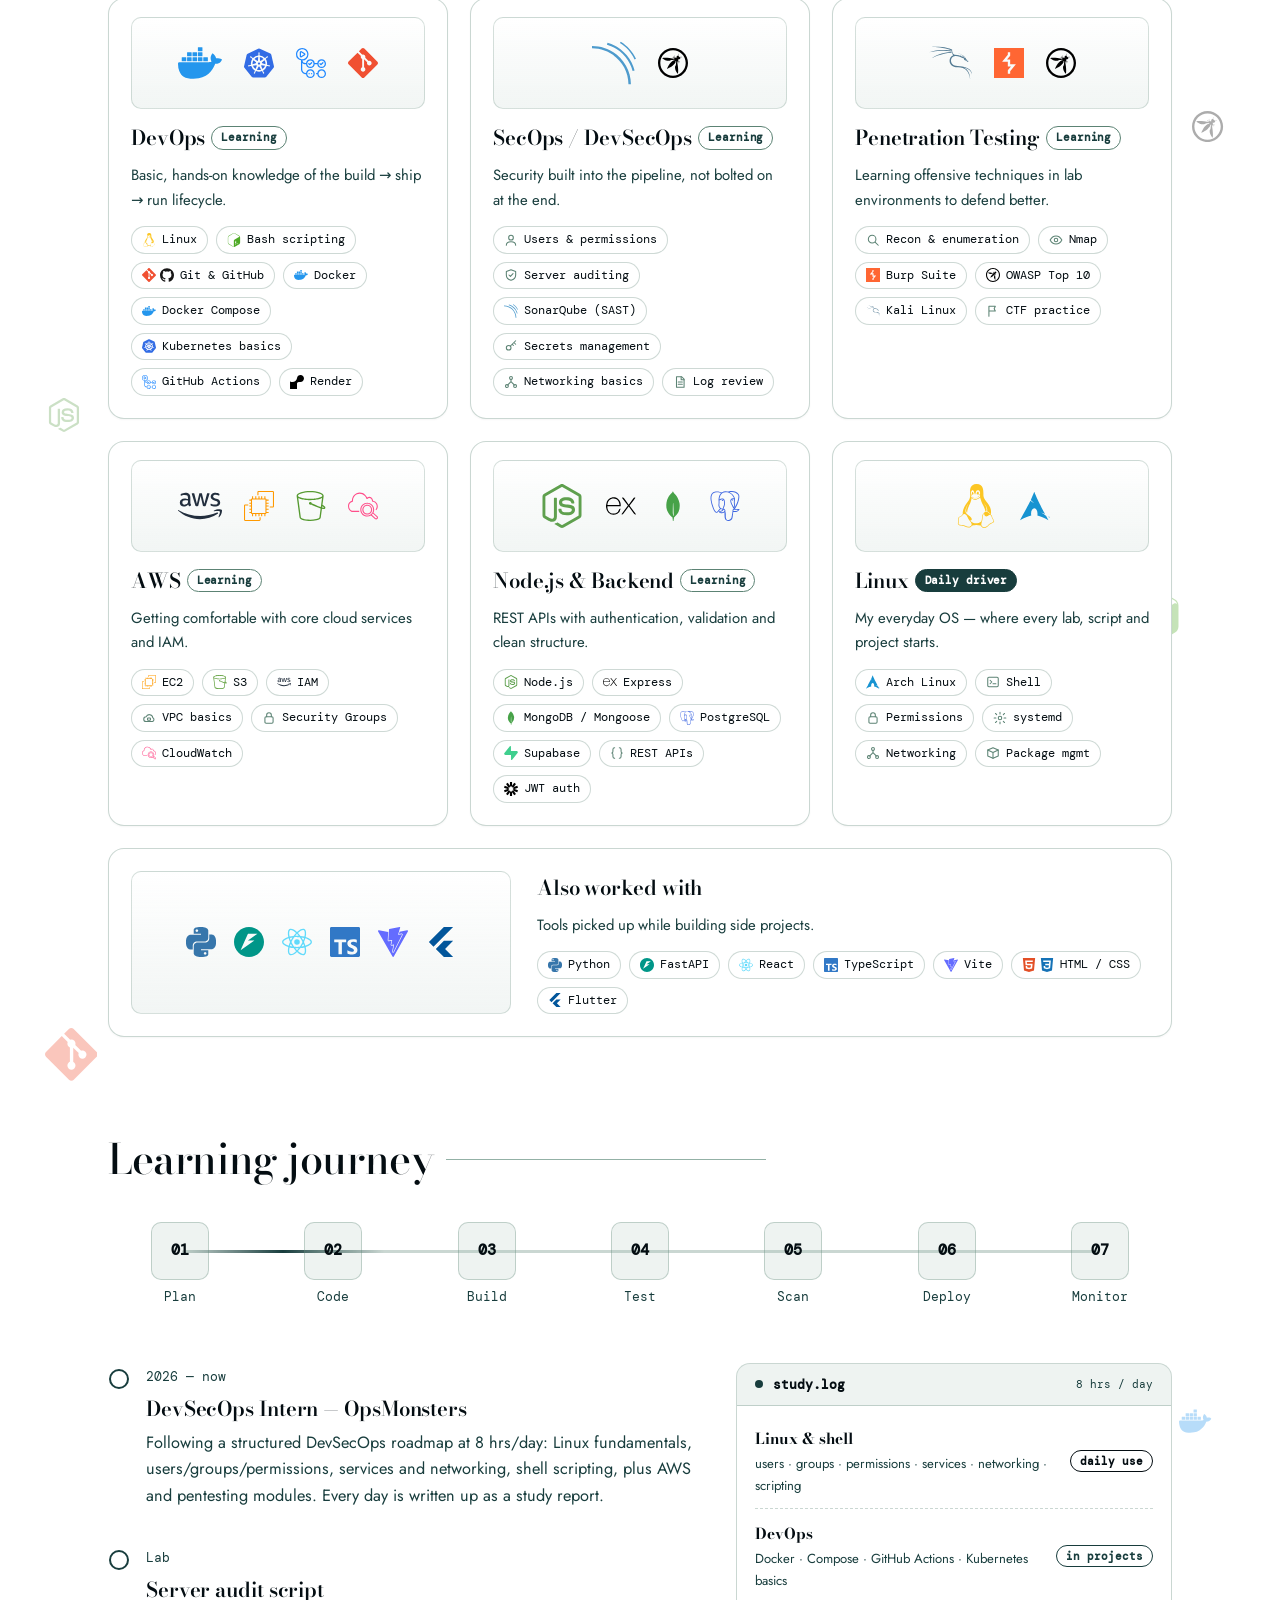
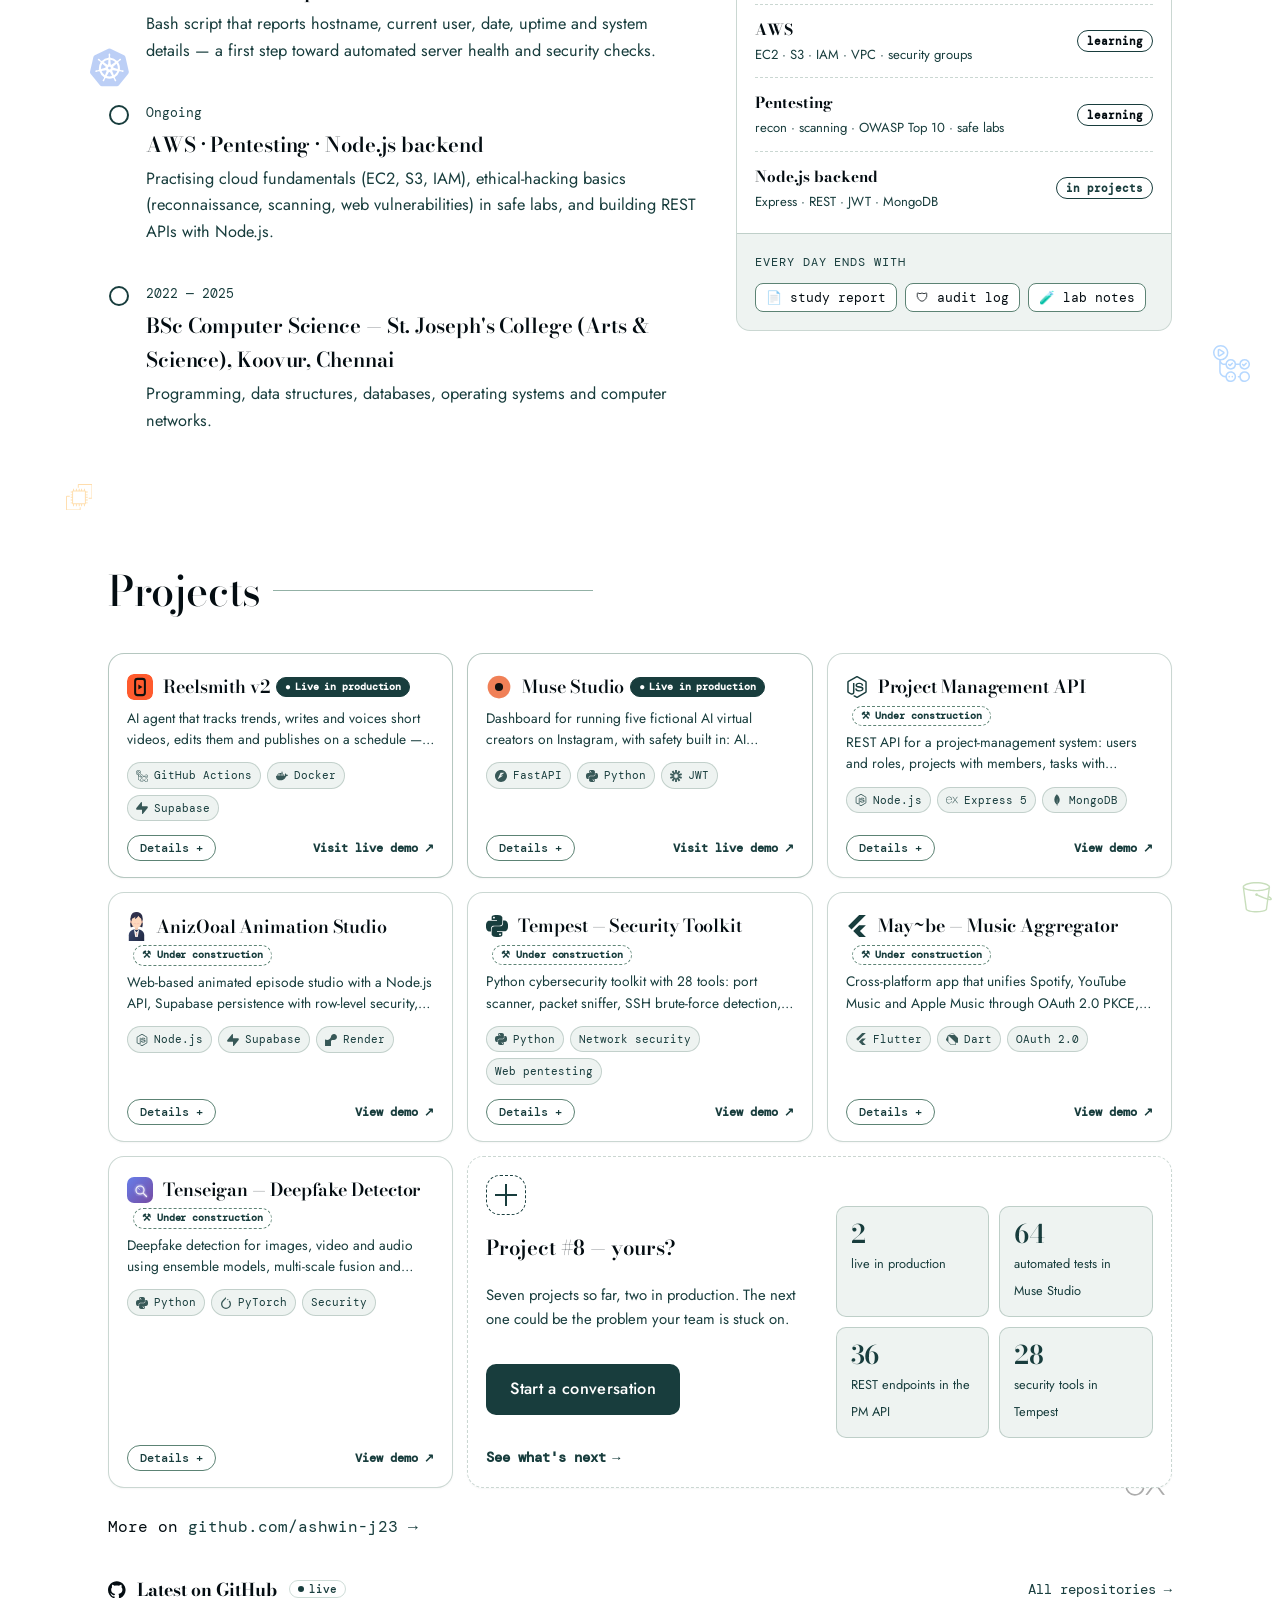
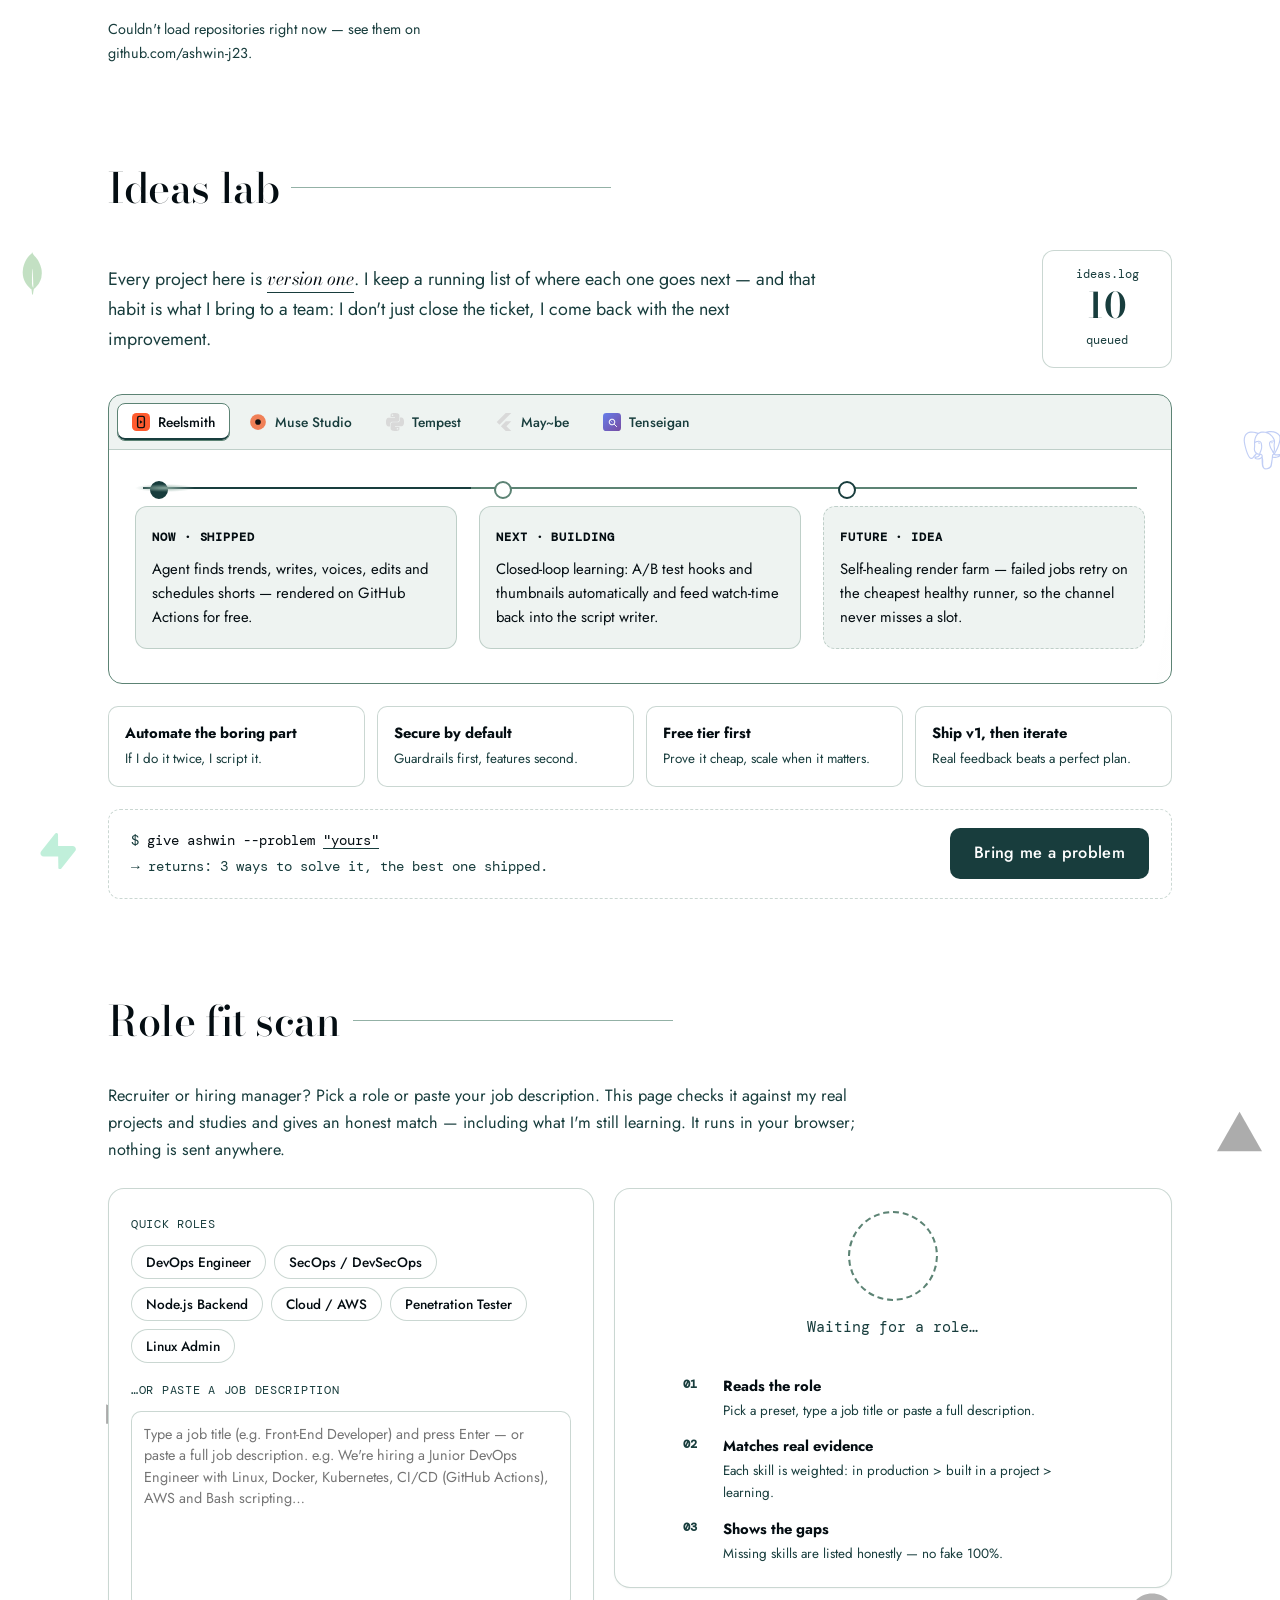
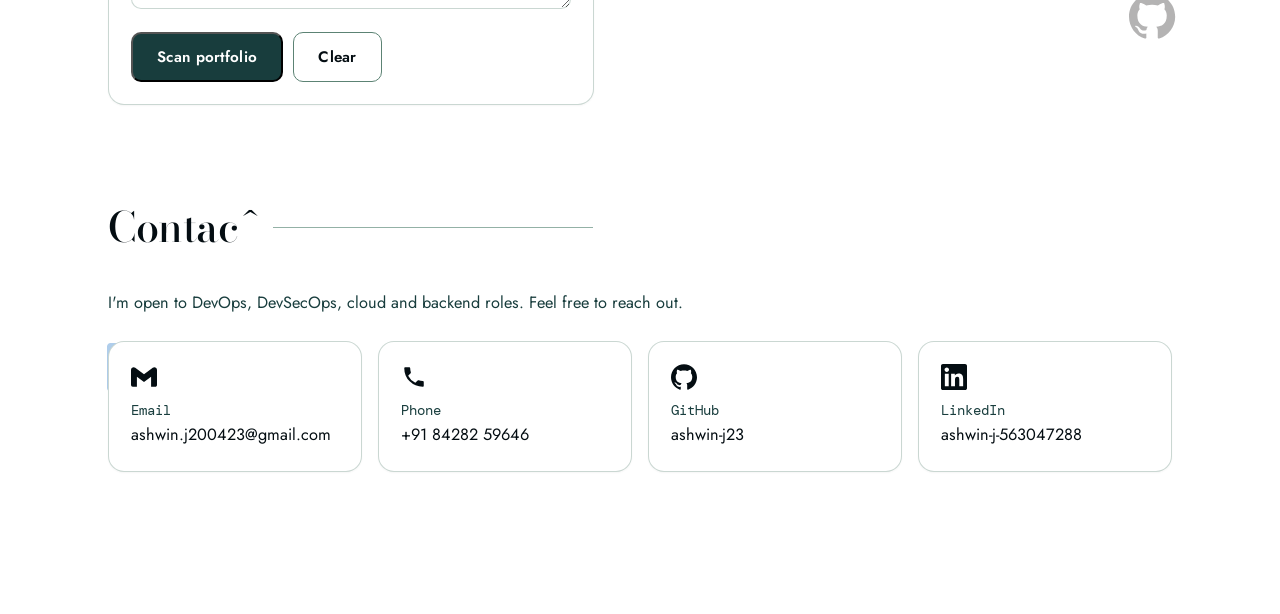
==== commit eb58f276: "Merge: remove Team Lead" ====
--- a/index.html
+++ b/index.html
@@ -4,7 +4,7 @@
   <meta charset="utf-8" />
   <meta name="viewport" content="width=device-width, initial-scale=1" />
   <title>Ashwin J — DevOps · SecOps · Backend</title>
-  <meta name="description" content="Ashwin J — Intern & Team Lead at OpsMonsters. Learning DevOps, SecOps, penetration testing, AWS and Node.js backend." />
+  <meta name="description" content="Ashwin J — DevSecOps Intern at OpsMonsters. Learning DevOps, SecOps, penetration testing, AWS and Node.js backend." />
   <meta name="theme-color" content="#ffffff" />
   <meta name="author" content="Ashwin J" />
   <link rel="icon" href="assets/favicon.svg" type="image/svg+xml" />
@@ -12,7 +12,7 @@
   <meta property="og:url" content="https://ashwinportfolio-iota.vercel.app/" />
   <meta property="og:type" content="profile" />
   <meta property="og:title" content="Ashwin J — DevOps · SecOps · Backend" />
-  <meta property="og:description" content="Intern & Team Lead at OpsMonsters. Projects live in production, plus an honest role-fit scanner for recruiters." />
+  <meta property="og:description" content="DevSecOps Intern at OpsMonsters. Projects live in production, plus an honest role-fit scanner for recruiters." />
   <meta name="twitter:card" content="summary" />
   <script type="application/ld+json">
   {
@@ -20,7 +20,7 @@
     "@type": "Person",
     "name": "Ashwin J",
     "url": "https://ashwinportfolio-iota.vercel.app/",
-    "jobTitle": "Intern · Team Lead",
+    "jobTitle": "DevSecOps Intern",
     "homeLocation": { "@type": "Place", "name": "Kanniyakumari, Tamil Nadu, India" },
     "worksFor": { "@type": "Organization", "name": "OpsMonsters" },
     "alumniOf": { "@type": "CollegeOrUniversity", "name": "St. Joseph's College (Arts & Science), Koovur, Chennai" },
@@ -33,7 +33,7 @@
   <link rel="preconnect" href="https://fonts.gstatic.com" crossorigin />
   <link href="https://fonts.googleapis.com/css2?family=Bodoni+Moda:ital,opsz,wght@0,6..96,400..800;1,6..96,400..800&amp;family=Jost:wght@300..700&amp;family=DM+Mono:wght@400;500&amp;display=swap" rel="stylesheet" />
   <script src="intro-gate.js"></script>
-  <link rel="stylesheet" href="style.css?v=20261111a" />
+  <link rel="stylesheet" href="style.css?v=20261112a" />
 </head>
 <body>
   <div class="intro" id="intro" role="dialog" aria-modal="true" aria-label="Opening — identity scan">
@@ -83,10 +83,10 @@
       <canvas class="hero-rain" id="rain" aria-hidden="true"></canvas>
       <div class="hero-text">
         <h1>Ashwin J</h1>
-        <h2 class="role">Intern · Team Lead <span class="at">@ OpsMonsters</span></h2>
+        <h2 class="role">DevSecOps Intern <span class="at">@ OpsMonsters</span></h2>
         <p class="rotator-line">Currently learning <span class="rotator" id="rotator">DevOps</span><span class="caret">|</span></p>
         <p class="lead">
-          BSc Computer Science graduate (2022 – 2025), leading an intern team at OpsMonsters while
+          BSc Computer Science graduate (2022 – 2025), interning at OpsMonsters while
           building a foundation in DevOps, SecOps, cloud and backend development. Daily driver: Linux.
         </p>
         <div class="cta">
@@ -139,8 +139,7 @@
             to the security controls that keep it safe.
           </p>
           <p>
-            I'm an <strong>Intern and Team Lead at OpsMonsters</strong>, where I coordinate my intern team
-            and follow a structured DevSecOps roadmap — documenting daily labs on Linux, shell scripting,
+            I'm a <strong>DevSecOps Intern at OpsMonsters</strong>, where I follow a structured DevSecOps roadmap — documenting daily labs on Linux, shell scripting,
             AWS and penetration testing. I'm currently studying <strong>AWS, pentesting, Node.js backend
             development, DevOps and SecOps</strong>.
           </p>
@@ -157,7 +156,7 @@
           </div>
         </div>
         <ul class="facts">
-          <li><b>role</b> Intern · Team Lead, OpsMonsters</li>
+          <li><b>role</b> DevSecOps Intern, OpsMonsters</li>
           <li><b>education</b> BSc Computer Science, 2022 – 2025<br>St. Joseph's College (Arts &amp; Science), Koovur, Chennai</li>
           <li><b>learning</b> AWS · Pentesting · Node.js · DevOps · SecOps</li>
           <li><b>os</b> Linux (daily driver)</li>
@@ -259,8 +258,8 @@
       <ol class="timeline">
           <li>
             <span class="when">2026 — now</span>
-            <h4>Intern · Team Lead — OpsMonsters</h4>
-            <p>Leading the intern team while following a structured DevSecOps roadmap at 8 hrs/day:
+            <h4>DevSecOps Intern — OpsMonsters</h4>
+            <p>Following a structured DevSecOps roadmap at 8 hrs/day:
               Linux fundamentals, users/groups/permissions, services and networking, shell scripting,
               plus AWS and pentesting modules. Every day is written up as a study report.</p>
           </li>
@@ -601,6 +600,6 @@
     <div class="mail-pop-addr">ashwin.j200423@gmail.com</div>
   </div>
 
-  <script src="script.js?v=20261111a"></script>
+  <script src="script.js?v=20261112a"></script>
 </body>
 </html>
